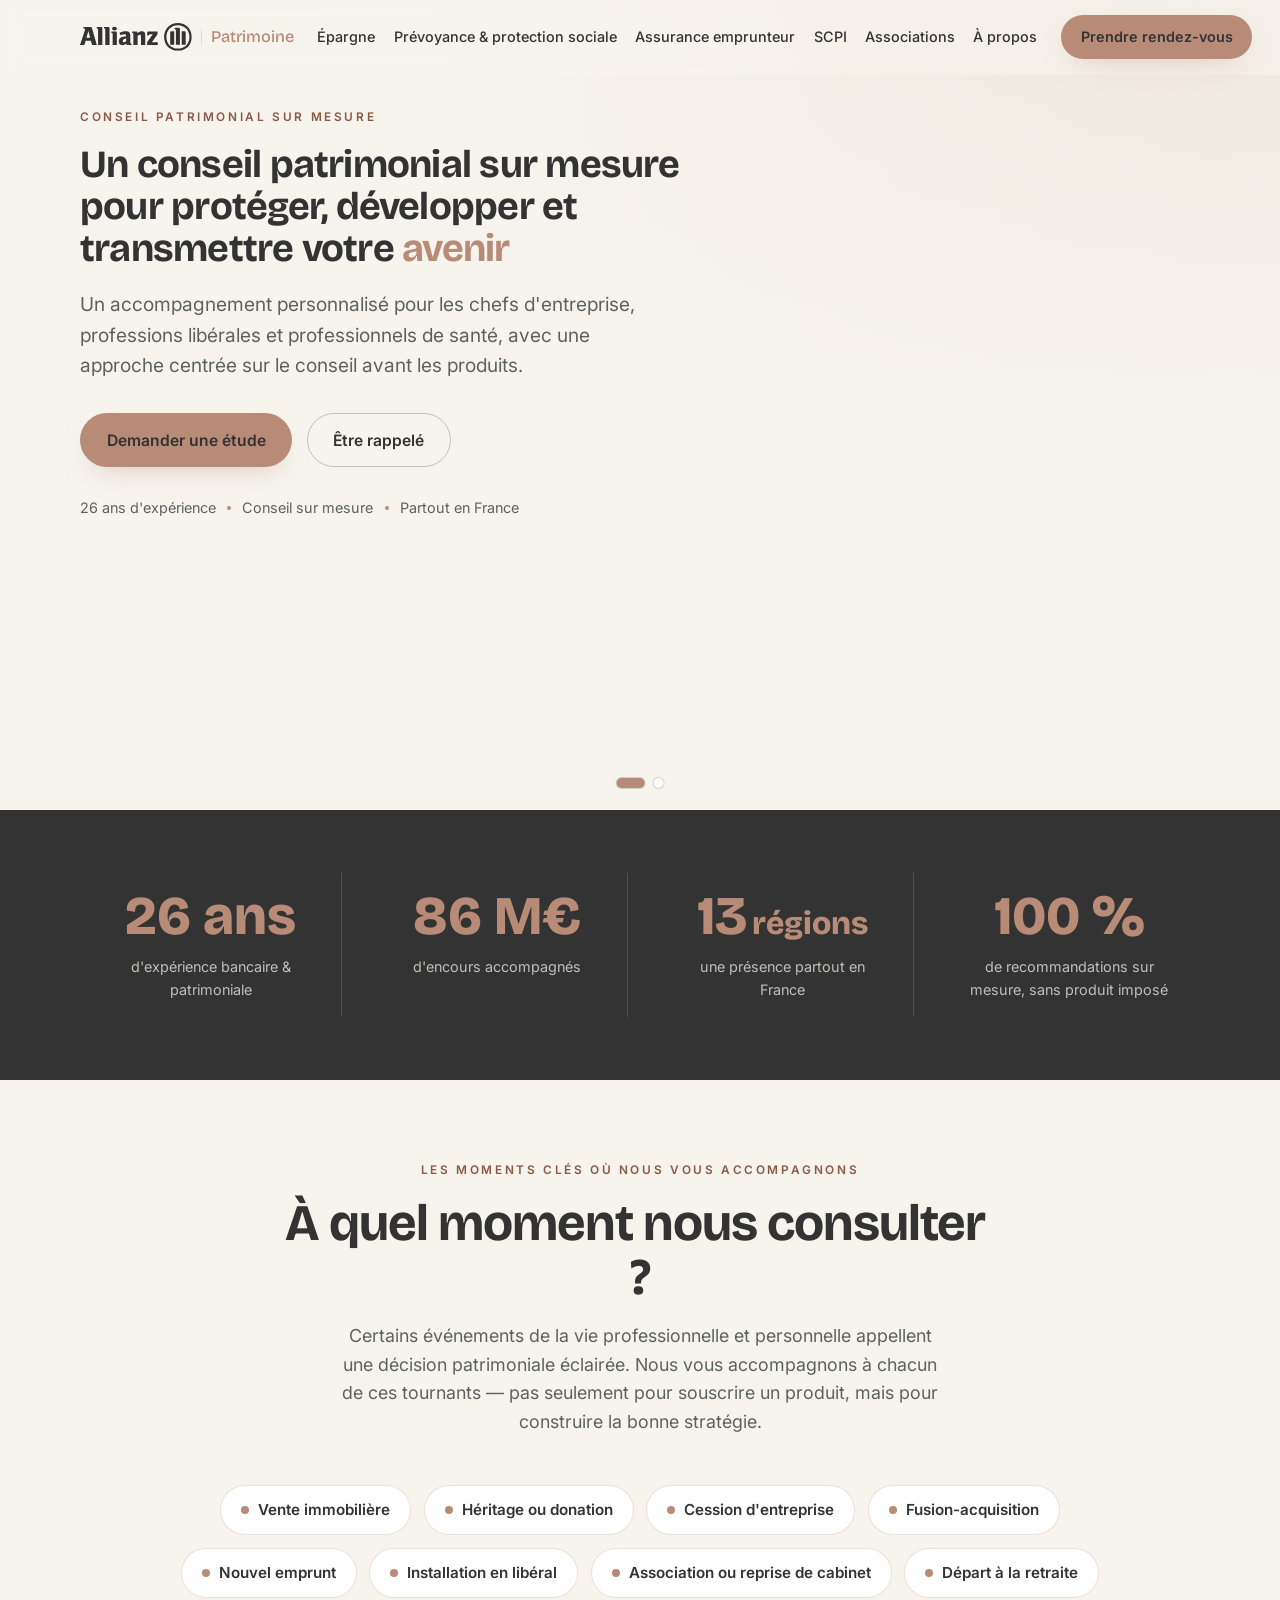
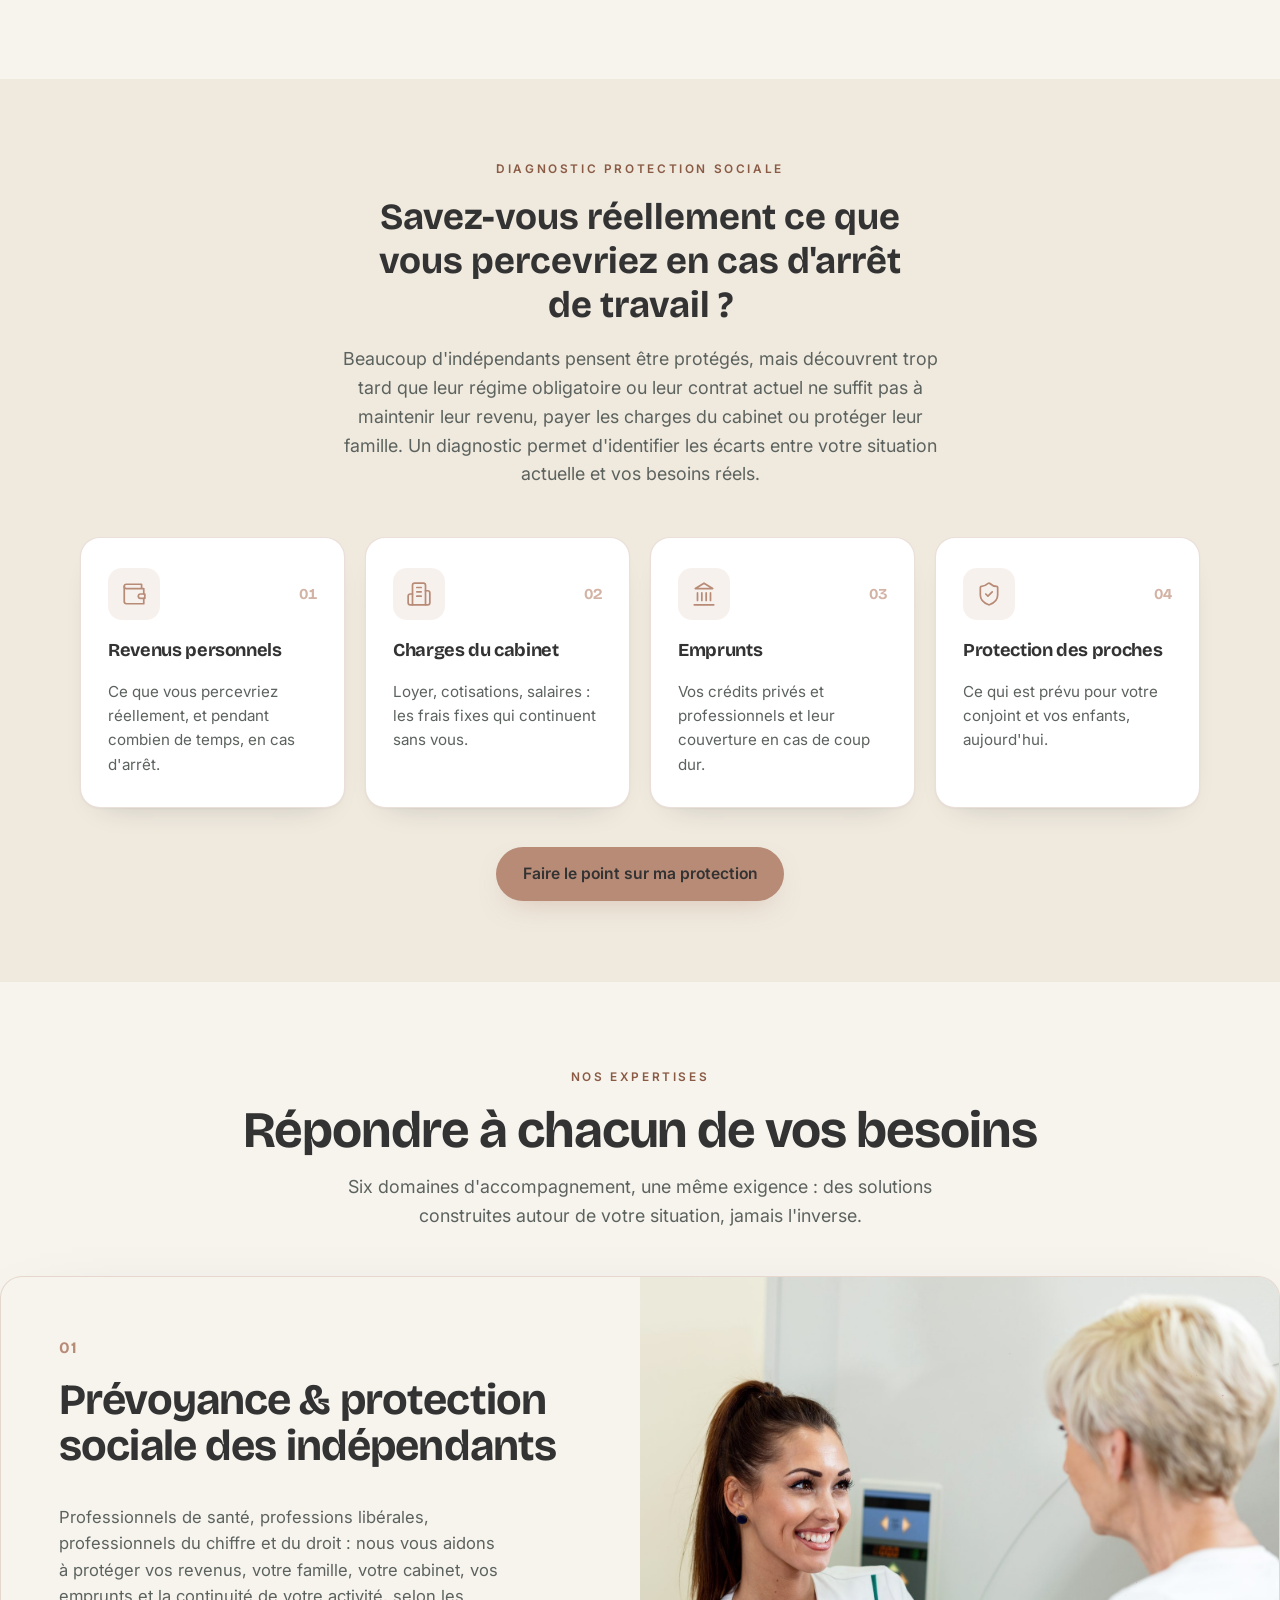
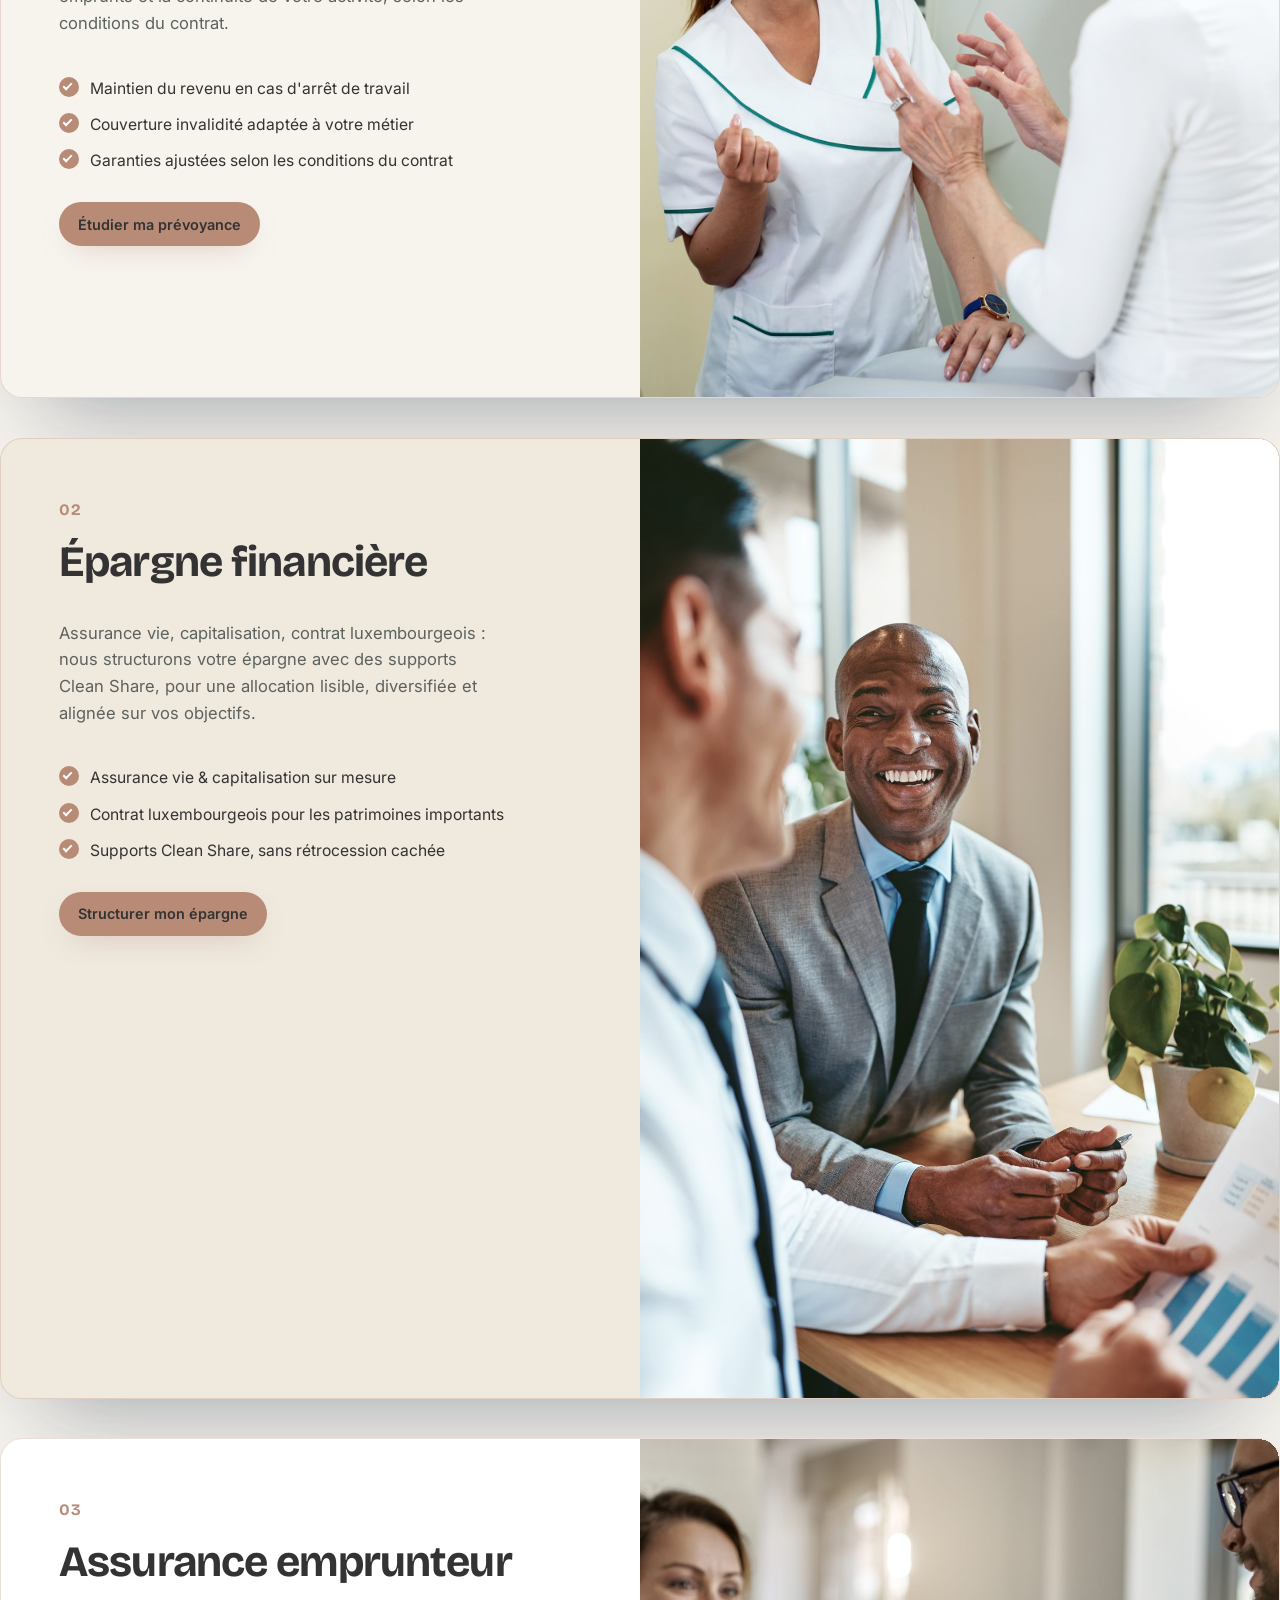
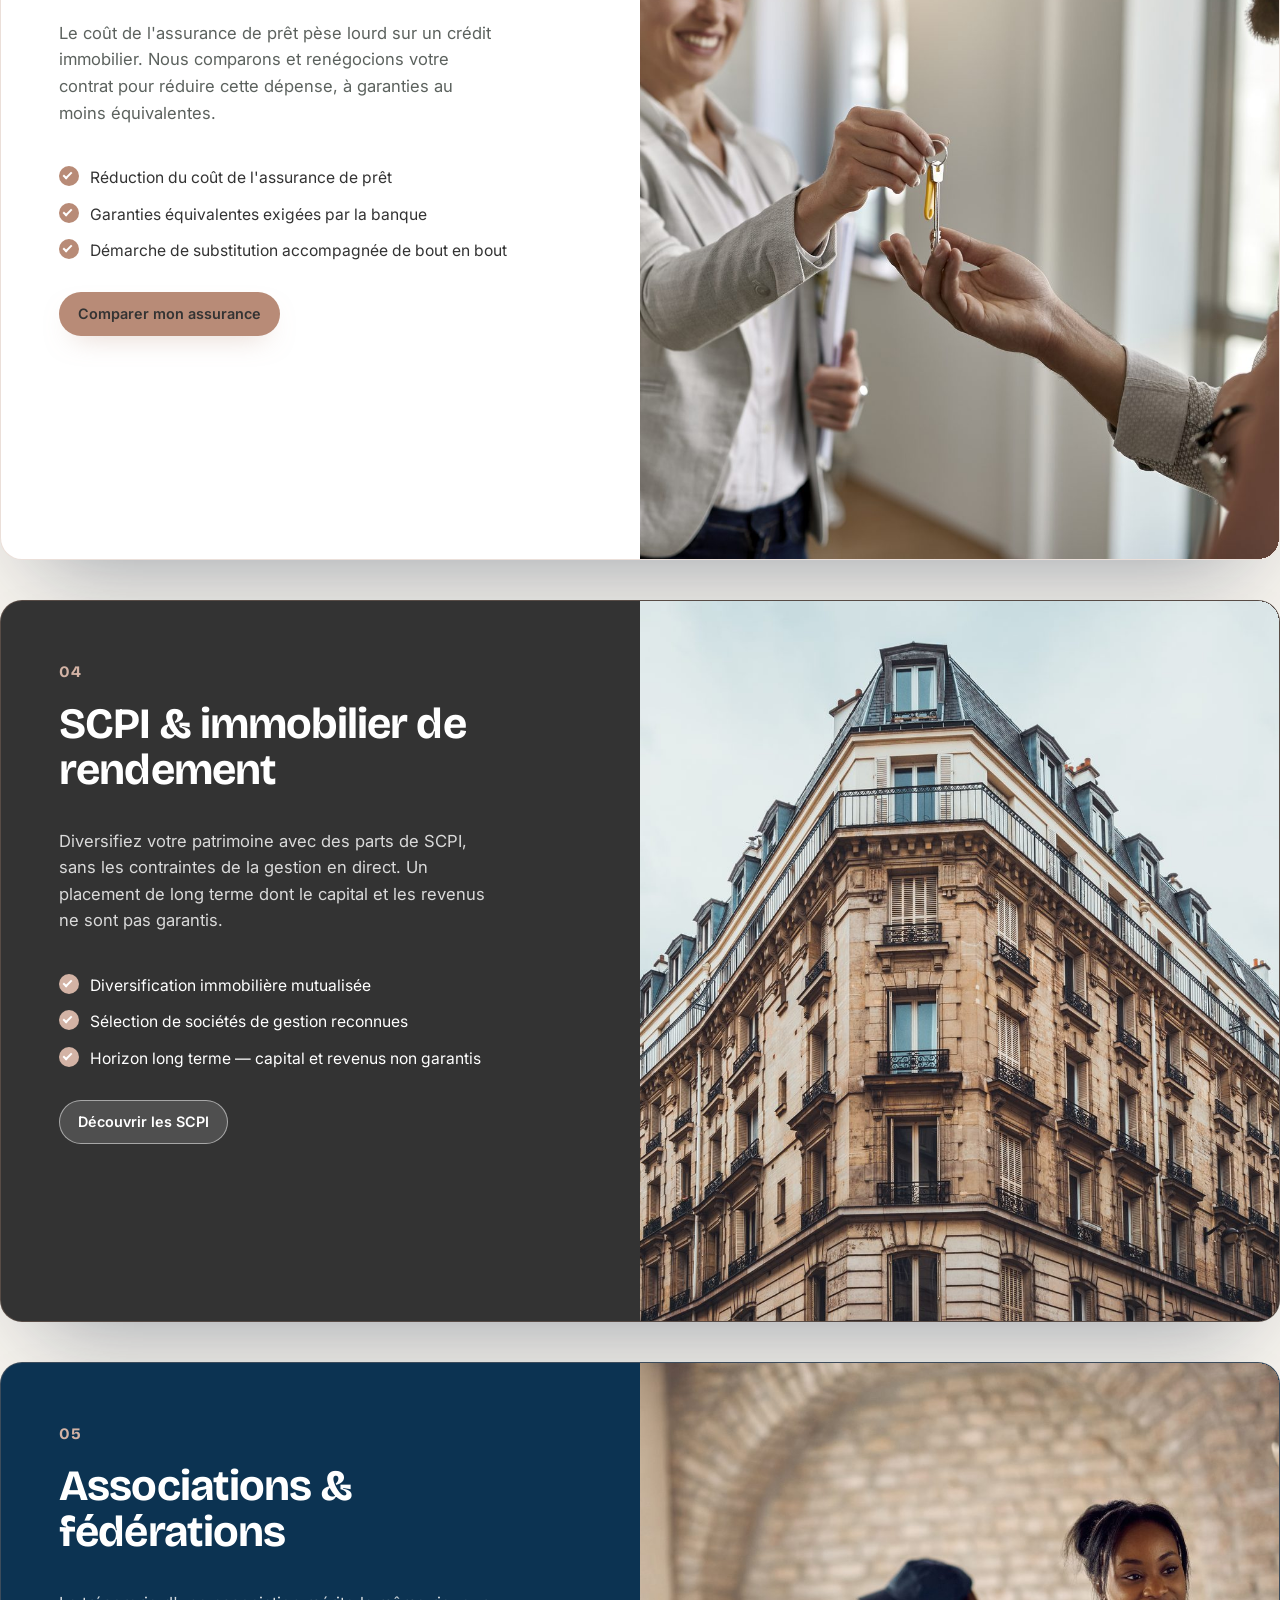
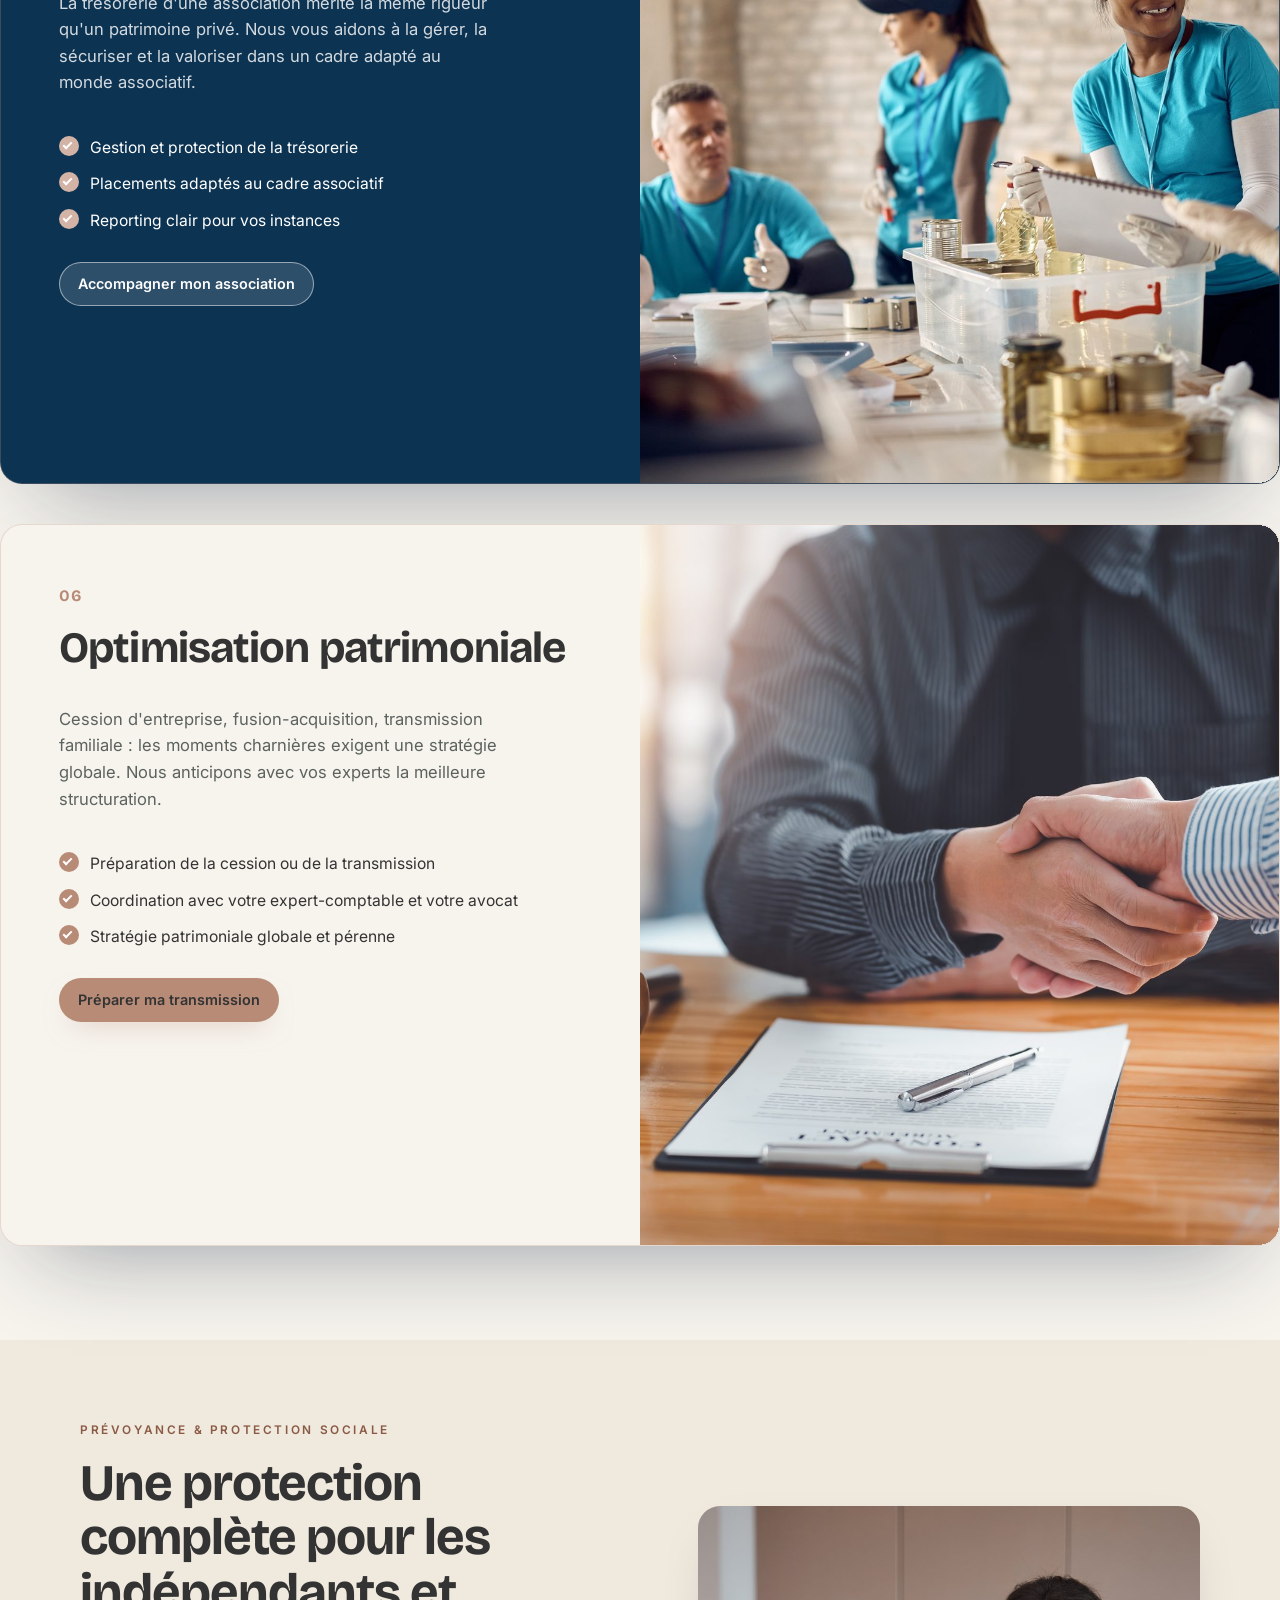
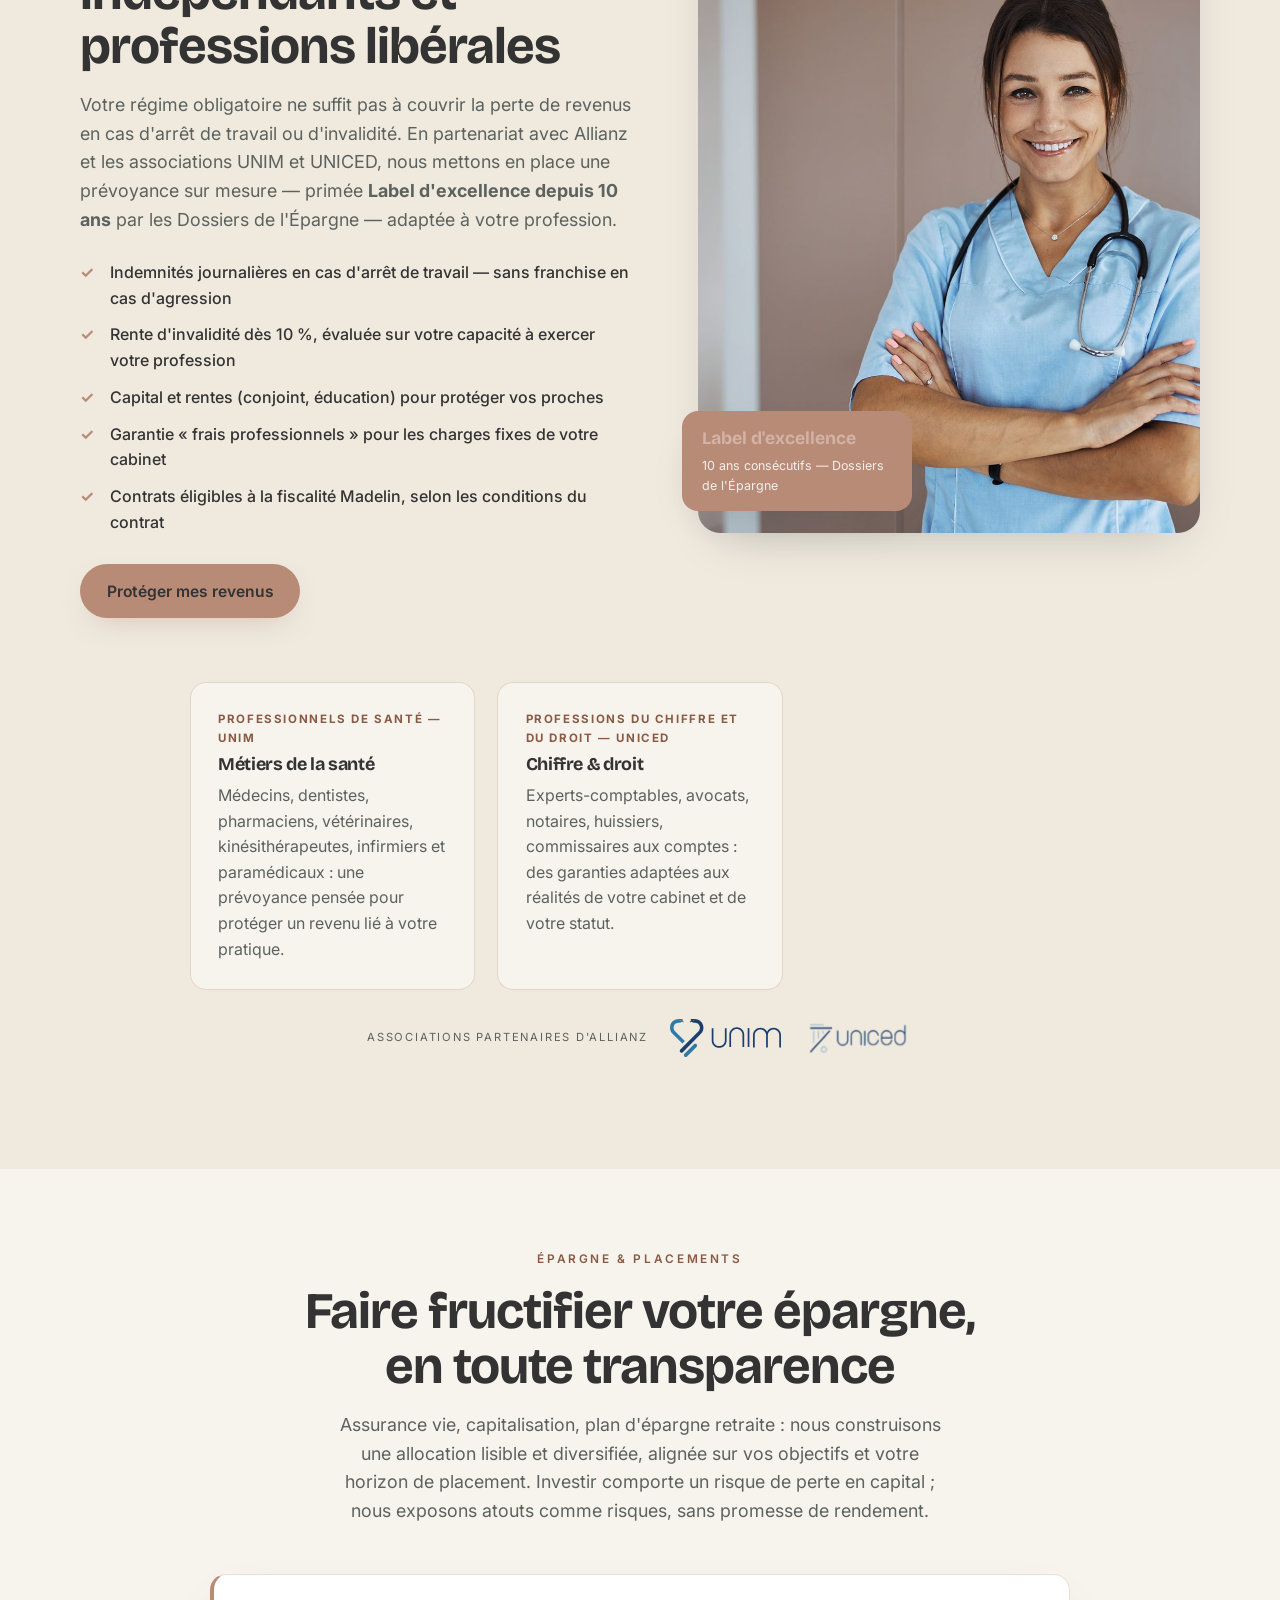
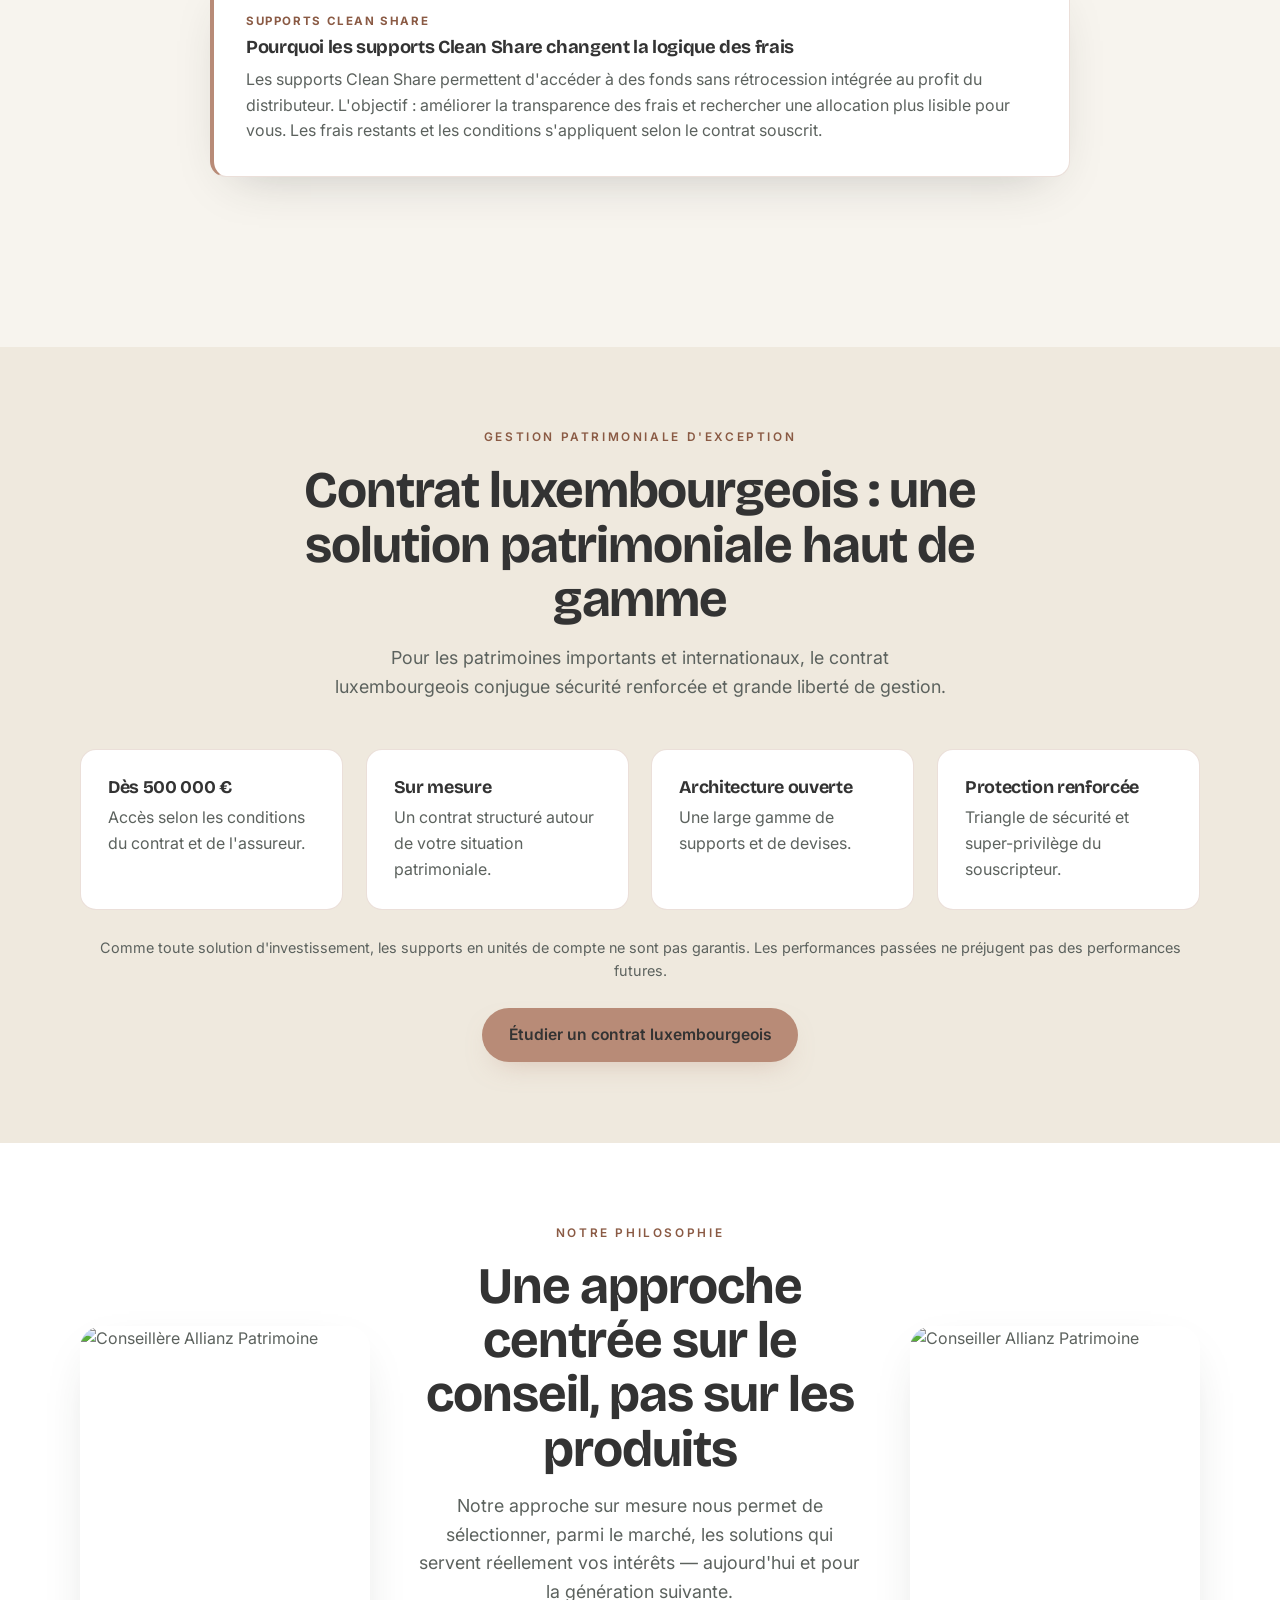
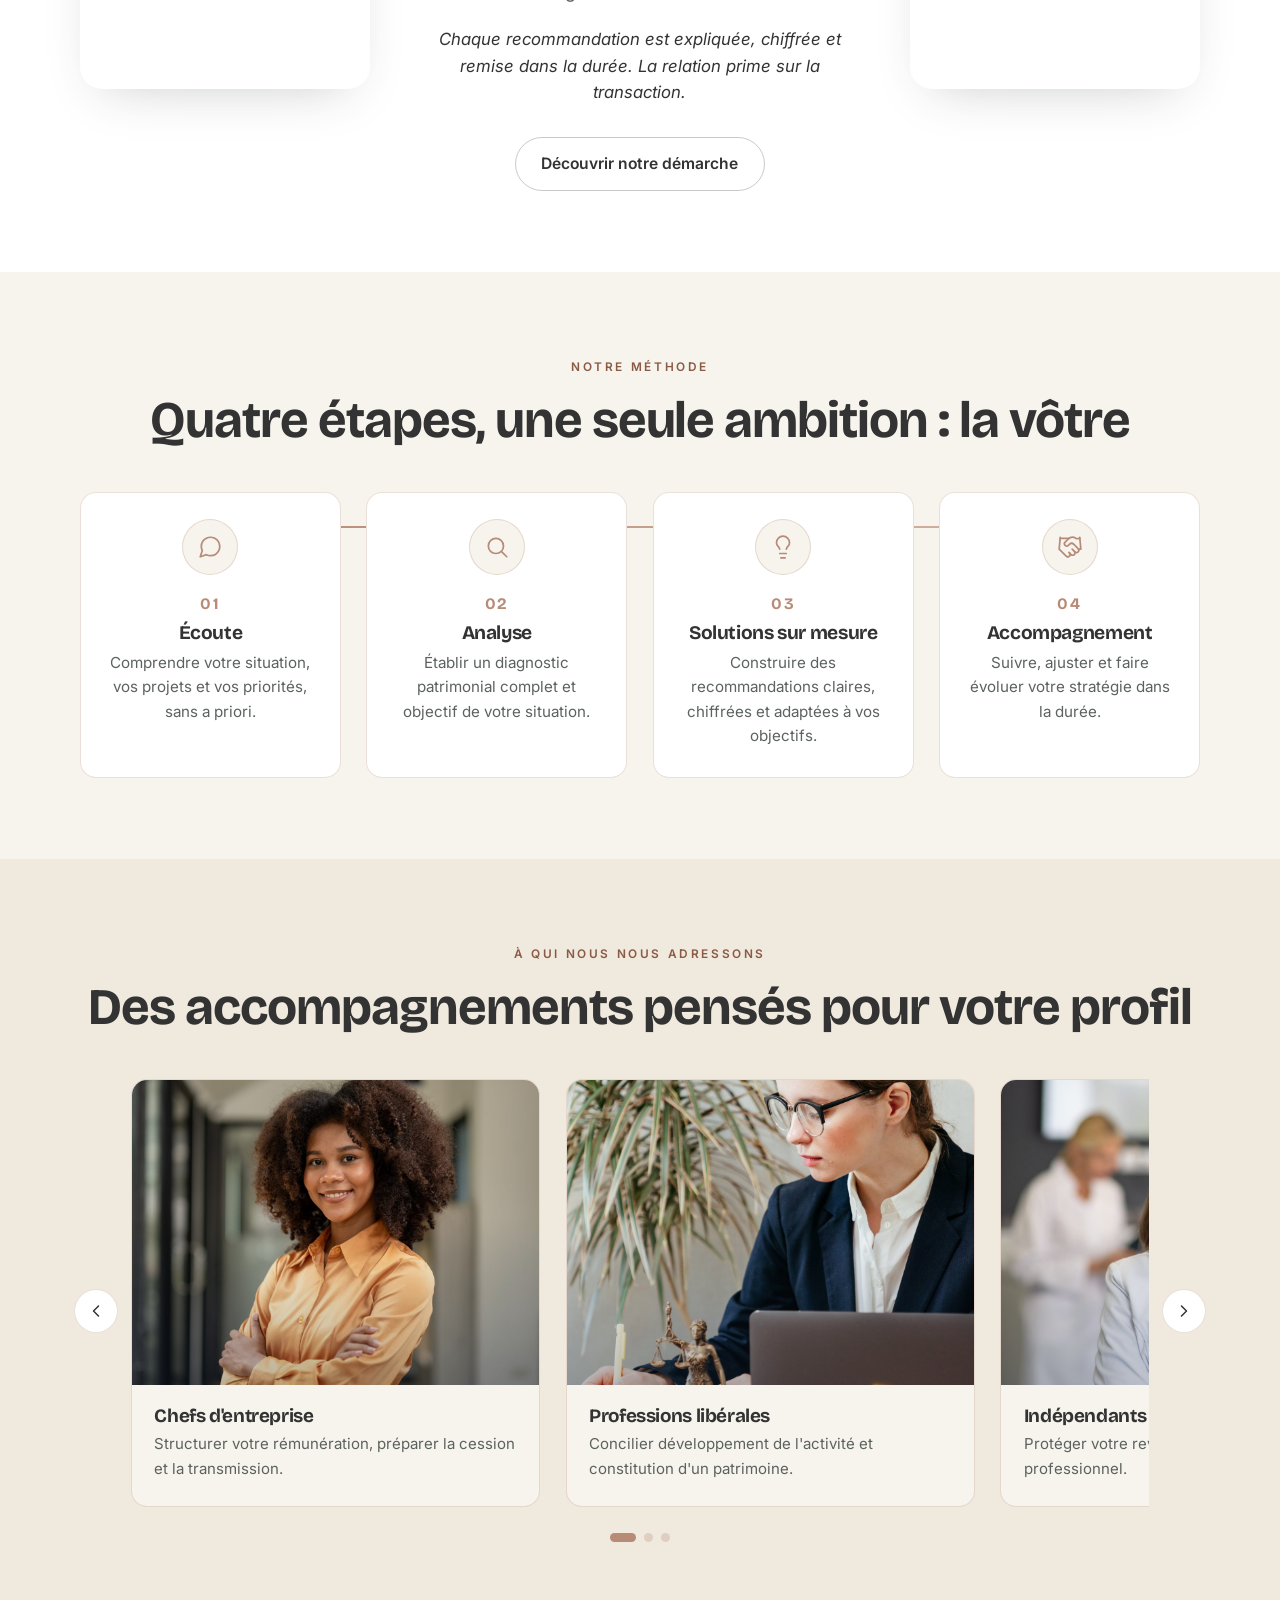
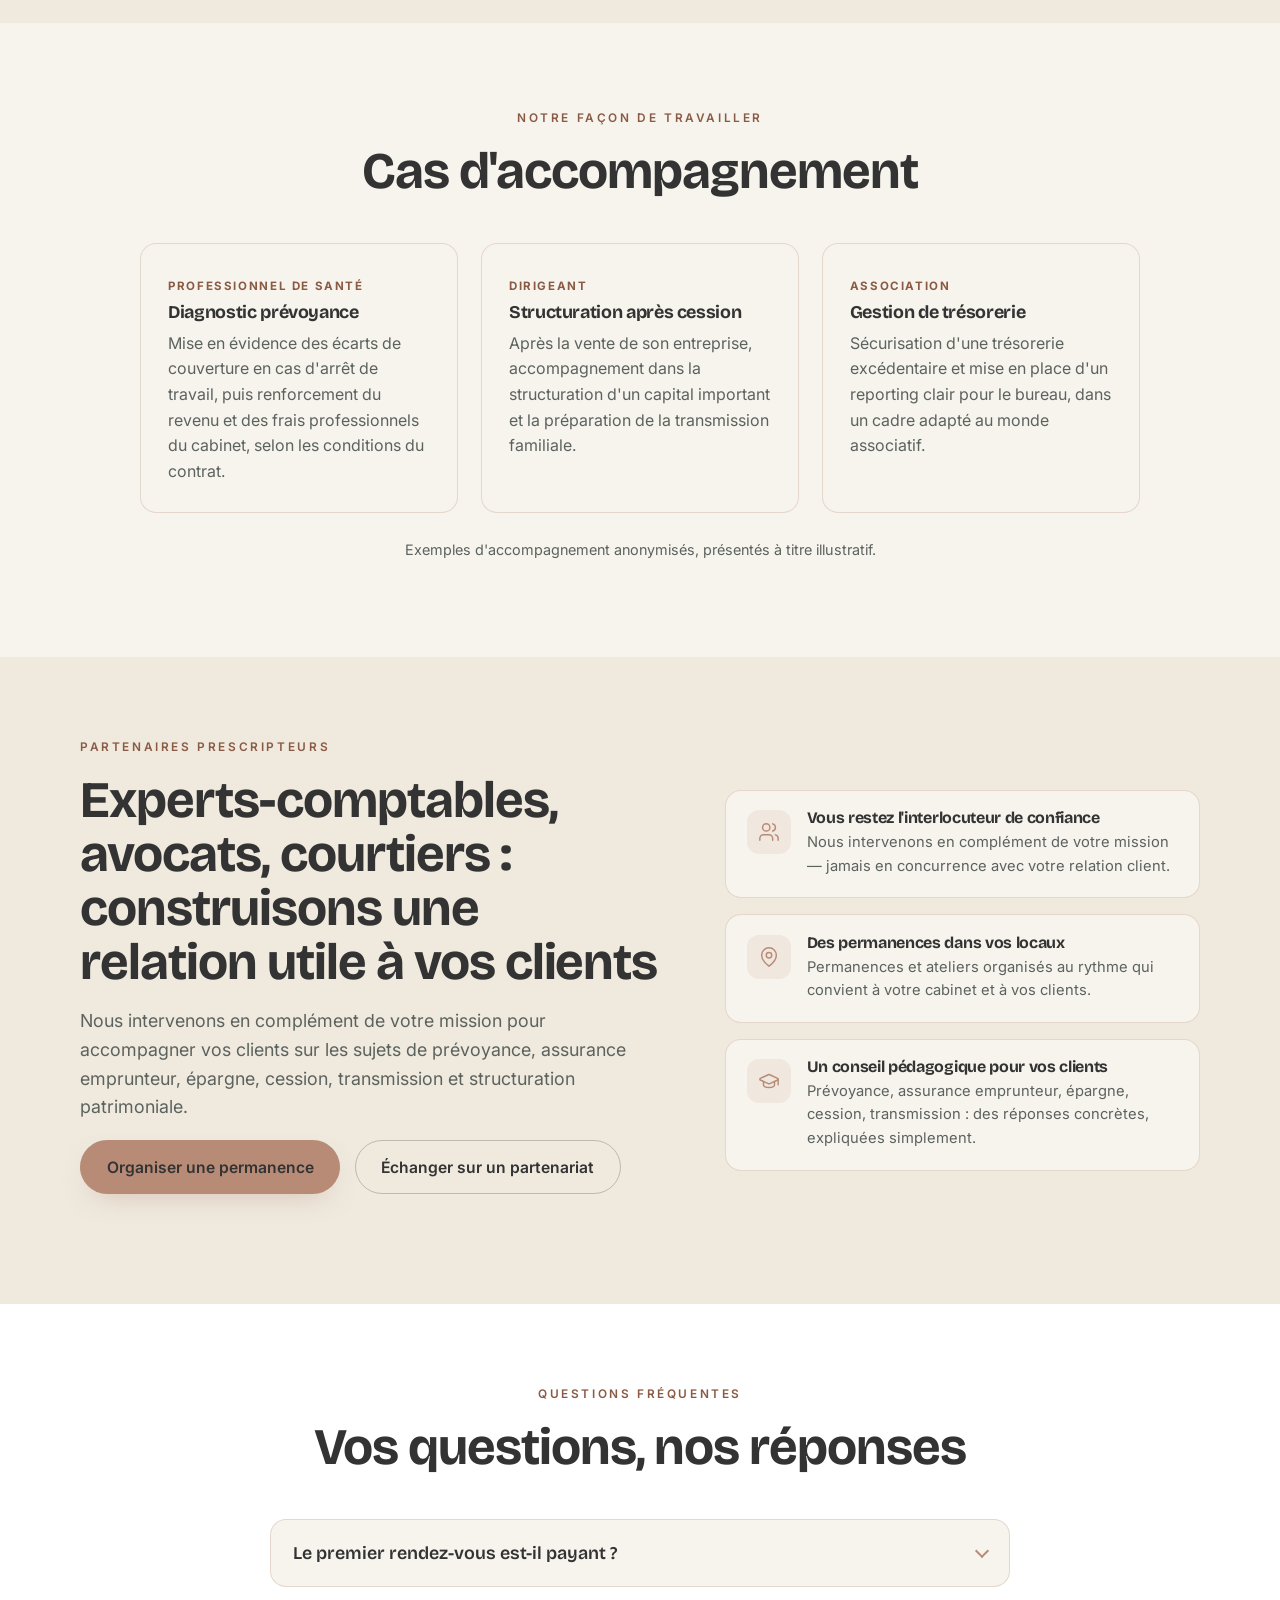
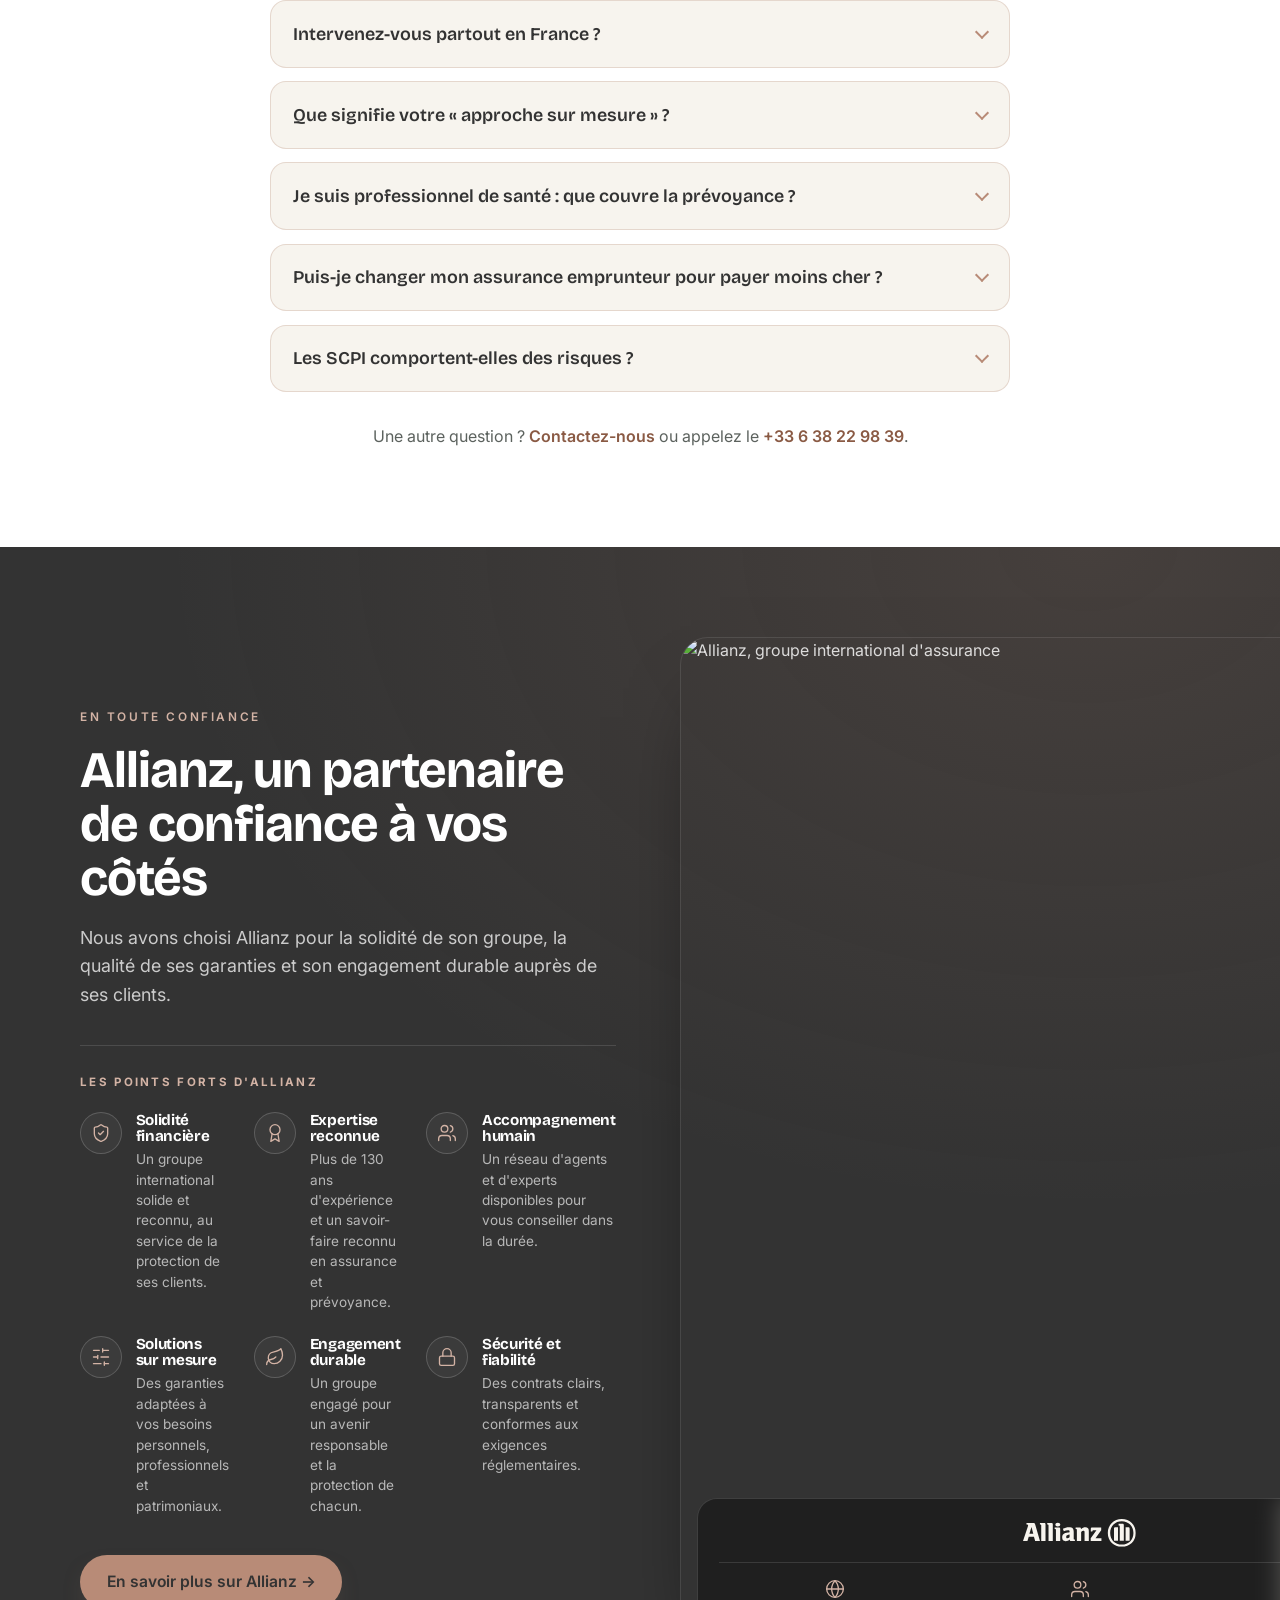
==== index.html @ 6ff253b6 "[v1.6.0] feat(home): section premium "Allianz, un partenaire de confiance" (fusion 2 sections) - Rem" ====
<!DOCTYPE html>
<html lang="fr">
<head>
  <meta charset="UTF-8" />
  <meta name="viewport" content="width=device-width, initial-scale=1.0" />
  <title>Allianz Patrimoine — Conseil patrimonial & assurance vie</title>
  <meta name="description" content="Cabinet de conseil patrimonial sur mesure : protéger, développer et transmettre votre patrimoine. Prévoyance et protection sociale des indépendants, épargne, assurance emprunteur, SCPI." />

  <!-- Preconnect Google Fonts pour la perf -->
  <link rel="preconnect" href="https://fonts.googleapis.com" />
  <link rel="preconnect" href="https://fonts.gstatic.com" crossorigin />
  <link href="https://fonts.googleapis.com/css2?family=Bricolage+Grotesque:opsz,wght@12..96,400;12..96,500;12..96,600;12..96,700;12..96,800&family=Inter:wght@400;500;600&display=swap" rel="stylesheet" />

  <link rel="stylesheet" href="assets/css/style.css?v=30" />
</head>
<body>

  <!-- ============================================================= -->
  <!-- HEADER — sticky translucide qui devient solide au scroll       -->
  <!-- ============================================================= -->
  <header class="site-header" id="siteHeader">
    <div class="container header-inner">
      <a href="#accueil" class="logo" aria-label="Allianz Patrimoine, accueil">
        <img class="logo-img" src="assets/img/allianz-logo-charbon.svg" alt="Allianz" width="120" height="30" />
        <span class="logo-sub">Patrimoine</span>
      </a>

      <nav class="main-nav" aria-label="Navigation principale">
        <a href="epargne.html">Épargne</a>
        <a href="prevoyance-sante.html">Prévoyance &amp; protection sociale</a>
        <a href="assurance-emprunteur.html">Assurance emprunteur</a>
        <a href="scpi.html">SCPI</a>
        <a href="associations.html">Associations</a>
        <a href="a-propos.html">À propos</a>
      </nav>

      <a href="contact.html" class="btn btn-primary btn-sm header-cta">Prendre rendez-vous</a>

      <button class="nav-toggle" id="navToggle" aria-label="Ouvrir le menu" aria-expanded="false">
        <span></span><span></span><span></span>
      </button>
    </div>

    <!-- Menu mobile déroulant -->
    <nav class="mobile-nav" id="mobileNav" aria-label="Navigation mobile">
      <a href="epargne.html">Épargne</a>
      <a href="prevoyance-sante.html">Prévoyance &amp; protection sociale</a>
      <a href="assurance-emprunteur.html">Assurance emprunteur</a>
      <a href="scpi.html">SCPI</a>
      <a href="associations.html">Associations</a>
      <a href="a-propos.html">À propos</a>
      <a href="contact.html" class="btn btn-primary">Prendre rendez-vous</a>
    </nav>
  </header>

  <main>
    <!-- ============================================================= -->
    <!-- HERO — éditorial clair, mot-clé animé                          -->
    <!-- ============================================================= -->
    <section class="hero has-video hero-slider" id="accueil" data-hero-slider>

      <!-- Slide 1 : vidéo + accroche patrimoine -->
      <div class="hero-slide is-active">
        <video class="hero-bg-video" autoplay muted loop playsinline preload="metadata" aria-hidden="true">
          <source src="assets/video/video-hero.mp4" type="video/mp4" />
        </video>
        <div class="hero-overlay" aria-hidden="true"></div>
        <div class="container hero-inner">
          <div class="hero-copy">
            <p class="eyebrow">Conseil patrimonial sur mesure</p>
            <h1 class="hero-title">
              Un conseil patrimonial sur mesure pour protéger, développer et transmettre votre
              <span class="rotator" aria-live="polite">
                <span class="rotator-word is-active">patrimoine</span>
                <span class="rotator-word">avenir</span>
              </span>
            </h1>
            <p class="hero-lead">
              Un accompagnement personnalisé pour les chefs d'entreprise, professions
              libérales et professionnels de santé, avec une approche centrée sur le
              conseil avant les produits.
            </p>
            <div class="hero-actions">
              <a href="contact.html?sujet=autre" class="btn btn-primary">Demander une étude</a>
              <a href="tel:+33638229839" class="btn btn-outline">Être rappelé</a>
            </div>
            <p class="hero-reassure">
              <span>26 ans d'expérience</span>
              <span class="dot" aria-hidden="true"></span>
              <span>Conseil sur mesure</span>
              <span class="dot" aria-hidden="true"></span>
              <span>Partout en France</span>
            </p>
          </div>
        </div>
      </div>

      <!-- Slide 2 : image + prévoyance des professionnels de santé -->
      <div class="hero-slide">
        <img class="hero-bg-video" src="assets/img/hero-img.png" alt="" aria-hidden="true" />
        <div class="hero-overlay" aria-hidden="true"></div>
        <div class="container hero-inner">
          <div class="hero-copy">
            <p class="eyebrow"><span class="badge-prio">Cible prioritaire</span>Professions libérales &amp; indépendants</p>
            <h2 class="hero-title">
              Protection sociale des <span class="accent-or">professions libérales et indépendants</span>
            </h2>
            <p class="hero-lead">
              Protégez vos revenus, votre cabinet, votre famille et votre avenir professionnel.
            </p>
            <p class="hero-partners-note">Des solutions négociées avec des associations spécialisées :</p>
            <div class="hero-partners">
              <img src="assets/img/unim-logo.svg" alt="UNIM — professionnels de santé" />
              <img src="assets/img/uniced-logo.png?v=2" alt="UNICED — professions du chiffre et du droit" />
            </div>
            <div class="hero-actions">
              <a href="#prevoyance" class="btn btn-primary">Découvrir nos solutions</a>
              <a href="contact.html?sujet=prevoyance" class="btn btn-outline">Protéger mes revenus</a>
            </div>
          </div>
        </div>
      </div>

      <!-- Points de navigation -->
      <div class="hero-dots" role="tablist" aria-label="Diapositives du hero">
        <button type="button" class="hero-dot is-active" aria-label="Diapositive 1 : patrimoine"></button>
        <button type="button" class="hero-dot" aria-label="Diapositive 2 : prévoyance santé"></button>
      </div>

    </section>

    <!-- ============================================================= -->
    <!-- RÉASSURANCE — chiffres-clés (count-up au scroll)               -->
    <!-- ============================================================= -->
    <section class="stats">
      <div class="container stats-grid">
        <div class="stat reveal">
          <span class="stat-num" data-count="26" data-suffix=" ans">0</span>
          <span class="stat-label">d'expérience bancaire &amp; patrimoniale</span>
        </div>
        <div class="stat reveal">
          <span class="stat-num" data-count="86" data-suffix=" M€">0</span>
          <span class="stat-label">d'encours accompagnés</span>
        </div>
        <div class="stat reveal">
          <span class="stat-value"><span class="stat-num" data-count="13" data-suffix="">0</span><span class="stat-unit">régions</span></span>
          <span class="stat-label">une présence partout en France</span>
        </div>
        <div class="stat reveal">
          <span class="stat-num" data-count="100" data-suffix=" %">0</span>
          <span class="stat-label">de recommandations sur mesure, sans produit imposé</span>
        </div>
      </div>
    </section>

    <!-- ============================================================= -->
    <!-- MOMENTS DE VIE — à quel moment nous consulter                  -->
    <!-- ============================================================= -->
    <section class="section-pad">
      <div class="container">
        <div class="section-head reveal">
          <p class="eyebrow">Les moments clés où nous vous accompagnons</p>
          <h2 class="section-title">À quel moment nous consulter&nbsp;?</h2>
          <p class="section-lead">
            Certains événements de la vie professionnelle et personnelle appellent une
            décision patrimoniale éclairée. Nous vous accompagnons à chacun de ces
            tournants — pas seulement pour souscrire un produit, mais pour construire la
            bonne stratégie.
          </p>
        </div>
        <div class="moments-grid reveal">
          <span class="moment-chip">Vente immobilière</span>
          <span class="moment-chip">Héritage ou donation</span>
          <span class="moment-chip">Cession d'entreprise</span>
          <span class="moment-chip">Fusion-acquisition</span>
          <span class="moment-chip">Nouvel emprunt</span>
          <span class="moment-chip">Installation en libéral</span>
          <span class="moment-chip">Association ou reprise de cabinet</span>
          <span class="moment-chip">Départ à la retraite</span>
        </div>
      </div>
    </section>

    <!-- ============================================================= -->
    <!-- DIAGNOSTIC — créer le besoin (avant les offres)                -->
    <!-- ============================================================= -->
    <section class="section-pad section-beige">
      <div class="container">
        <div class="section-head reveal">
          <p class="eyebrow">Diagnostic protection sociale</p>
          <p class="section-ask">Savez-vous réellement ce que vous percevriez en cas d'arrêt de travail&nbsp;?</p>
          <p class="section-lead">
            Beaucoup d'indépendants pensent être protégés, mais découvrent trop tard que
            leur régime obligatoire ou leur contrat actuel ne suffit pas à maintenir leur
            revenu, payer les charges du cabinet ou protéger leur famille. Un diagnostic
            permet d'identifier les écarts entre votre situation actuelle et vos besoins réels.
          </p>
        </div>
        <div class="diag-grid reveal">
          <article class="diag-card">
            <div class="diag-top">
              <span class="diag-icon" aria-hidden="true">
                <svg viewBox="0 0 24 24" fill="none" stroke="currentColor" stroke-width="1.6" stroke-linecap="round" stroke-linejoin="round">
                  <path d="M21 12V7H5a2 2 0 0 1 0-4h14v4"/><path d="M3 5v14a2 2 0 0 0 2 2h16v-5"/><path d="M18 12a2 2 0 0 0 0 4h4v-4Z"/>
                </svg>
              </span>
              <span class="diag-index" aria-hidden="true">01</span>
            </div>
            <h3>Revenus personnels</h3>
            <p>Ce que vous percevriez réellement, et pendant combien de temps, en cas d'arrêt.</p>
          </article>

          <article class="diag-card">
            <div class="diag-top">
              <span class="diag-icon" aria-hidden="true">
                <svg viewBox="0 0 24 24" fill="none" stroke="currentColor" stroke-width="1.6" stroke-linecap="round" stroke-linejoin="round">
                  <path d="M6 22V4a2 2 0 0 1 2-2h8a2 2 0 0 1 2 2v18Z"/><path d="M6 12H4a2 2 0 0 0-2 2v6a2 2 0 0 0 2 2h2"/><path d="M18 9h2a2 2 0 0 1 2 2v9a2 2 0 0 1-2 2h-2"/><path d="M10 6h4"/><path d="M10 10h4"/><path d="M10 14h4"/>
                </svg>
              </span>
              <span class="diag-index" aria-hidden="true">02</span>
            </div>
            <h3>Charges du cabinet</h3>
            <p>Loyer, cotisations, salaires : les frais fixes qui continuent sans vous.</p>
          </article>

          <article class="diag-card">
            <div class="diag-top">
              <span class="diag-icon" aria-hidden="true">
                <svg viewBox="0 0 24 24" fill="none" stroke="currentColor" stroke-width="1.6" stroke-linecap="round" stroke-linejoin="round">
                  <line x1="3" x2="21" y1="22" y2="22"/><line x1="6" x2="6" y1="18" y2="11"/><line x1="10" x2="10" y1="18" y2="11"/><line x1="14" x2="14" y1="18" y2="11"/><line x1="18" x2="18" y1="18" y2="11"/><polygon points="12 2 20 7 4 7"/>
                </svg>
              </span>
              <span class="diag-index" aria-hidden="true">03</span>
            </div>
            <h3>Emprunts</h3>
            <p>Vos crédits privés et professionnels et leur couverture en cas de coup dur.</p>
          </article>

          <article class="diag-card">
            <div class="diag-top">
              <span class="diag-icon" aria-hidden="true">
                <svg viewBox="0 0 24 24" fill="none" stroke="currentColor" stroke-width="1.6" stroke-linecap="round" stroke-linejoin="round">
                  <path d="M20 13c0 5-3.5 7.5-7.66 8.95a1 1 0 0 1-.67-.01C7.5 20.5 4 18 4 13V6a1 1 0 0 1 1-1c2 0 4.5-1.2 6.24-2.72a1.17 1.17 0 0 1 1.52 0C14.51 3.81 17 5 19 5a1 1 0 0 1 1 1z"/><path d="m9 12 2 2 4-4"/>
                </svg>
              </span>
              <span class="diag-index" aria-hidden="true">04</span>
            </div>
            <h3>Protection des proches</h3>
            <p>Ce qui est prévu pour votre conjoint et vos enfants, aujourd'hui.</p>
          </article>
        </div>
        <div class="section-head reveal" style="margin: 2.4rem auto 0;">
          <a href="contact.html?sujet=prevoyance" class="btn btn-primary">Faire le point sur ma protection</a>
        </div>
      </div>
    </section>

    <!-- ============================================================= -->
    <!-- SERVICES — cartes empilées sticky (pièce maîtresse)            -->
    <!-- ============================================================= -->
    <section class="services" id="services">
      <div class="container services-head">
        <p class="eyebrow">Nos expertises</p>
        <h2 class="section-title">Répondre à chacun de vos besoins</h2>
        <p class="section-lead">
          Six domaines d'accompagnement, une même exigence : des solutions
          construites autour de votre situation, jamais l'inverse.
        </p>
      </div>

      <!-- Conteneur des cartes empilées. Chaque .stack-card est sticky. -->
      <div class="stack" id="stack">

        <!-- 01 — Prévoyance des indépendants de santé (cible prioritaire) -->
        <article class="stack-card card-cream" data-card="1">
          <div class="stack-card-inner">
            <div class="stack-text">
              <span class="stack-num">01</span>
              <h3 class="stack-title">Prévoyance &amp; protection sociale des indépendants</h3>
              <p class="stack-desc">
                Professionnels de santé, professions libérales, professionnels du chiffre
                et du droit : nous vous aidons à protéger vos revenus, votre famille, votre
                cabinet, vos emprunts et la continuité de votre activité, selon les
                conditions du contrat.
              </p>
              <ul class="stack-list">
                <li><span class="tick" aria-hidden="true"></span>Maintien du revenu en cas d'arrêt de travail</li>
                <li><span class="tick" aria-hidden="true"></span>Couverture invalidité adaptée à votre métier</li>
                <li><span class="tick" aria-hidden="true"></span>Garanties ajustées selon les conditions du contrat</li>
              </ul>
              <a href="contact.html?sujet=prevoyance" class="btn btn-primary btn-sm">Étudier ma prévoyance</a>
            </div>
            <div class="stack-media">
              <img src="assets/img/card-prevoyance.jpg"
                   alt="Professionnel de santé libéral au travail" loading="lazy" />
            </div>
          </div>
        </article>

        <!-- 02 — Épargne financière -->
        <article class="stack-card card-beige" data-card="2">
          <div class="stack-card-inner">
            <div class="stack-text">
              <span class="stack-num">02</span>
              <h3 class="stack-title">Épargne financière</h3>
              <p class="stack-desc">
                Assurance vie, capitalisation, contrat luxembourgeois : nous
                structurons votre épargne avec des supports Clean Share, pour une
                allocation lisible, diversifiée et alignée sur vos objectifs.
              </p>
              <ul class="stack-list">
                <li><span class="tick" aria-hidden="true"></span>Assurance vie &amp; capitalisation sur mesure</li>
                <li><span class="tick" aria-hidden="true"></span>Contrat luxembourgeois pour les patrimoines importants</li>
                <li><span class="tick" aria-hidden="true"></span>Supports Clean Share, sans rétrocession cachée</li>
              </ul>
              <a href="contact.html?sujet=epargne" class="btn btn-primary btn-sm">Structurer mon épargne</a>
            </div>
            <div class="stack-media">
              <img src="assets/img/card-epargne.jpg"
                   alt="Analyse d'une allocation d'épargne sur documents financiers" loading="lazy" />
            </div>
          </div>
        </article>

        <!-- 03 — Assurance emprunteur -->
        <article class="stack-card card-white" data-card="3">
          <div class="stack-card-inner">
            <div class="stack-text">
              <span class="stack-num">03</span>
              <h3 class="stack-title">Assurance emprunteur</h3>
              <p class="stack-desc">
                Le coût de l'assurance de prêt pèse lourd sur un crédit immobilier.
                Nous comparons et renégocions votre contrat pour réduire cette
                dépense, à garanties au moins équivalentes.
              </p>
              <ul class="stack-list">
                <li><span class="tick" aria-hidden="true"></span>Réduction du coût de l'assurance de prêt</li>
                <li><span class="tick" aria-hidden="true"></span>Garanties équivalentes exigées par la banque</li>
                <li><span class="tick" aria-hidden="true"></span>Démarche de substitution accompagnée de bout en bout</li>
              </ul>
              <a href="contact.html?sujet=emprunteur" class="btn btn-primary btn-sm">Comparer mon assurance</a>
            </div>
            <div class="stack-media">
              <img src="assets/img/card-emprunteur.jpg"
                   alt="Remise de clés lors d'un achat immobilier" loading="lazy" />
            </div>
          </div>
        </article>

        <!-- 04 — SCPI (teinte bleu nuit) -->
        <article class="stack-card card-navy" data-card="4">
          <div class="stack-card-inner">
            <div class="stack-text">
              <span class="stack-num">04</span>
              <h3 class="stack-title">SCPI &amp; immobilier de rendement</h3>
              <p class="stack-desc">
                Diversifiez votre patrimoine avec des parts de SCPI, sans les
                contraintes de la gestion en direct. Un placement de long terme
                dont le capital et les revenus ne sont pas garantis.
              </p>
              <ul class="stack-list">
                <li><span class="tick" aria-hidden="true"></span>Diversification immobilière mutualisée</li>
                <li><span class="tick" aria-hidden="true"></span>Sélection de sociétés de gestion reconnues</li>
                <li><span class="tick" aria-hidden="true"></span>Horizon long terme — capital et revenus non garantis</li>
              </ul>
              <a href="contact.html?sujet=scpi" class="btn btn-light btn-sm">Découvrir les SCPI</a>
            </div>
            <div class="stack-media">
              <img src="assets/img/card-scpi.jpg"
                   alt="Immeubles tertiaires modernes" loading="lazy" />
            </div>
          </div>
        </article>

        <!-- 05 — Associations & fédérations -->
        <article class="stack-card card-green" data-card="5">
          <div class="stack-card-inner">
            <div class="stack-text">
              <span class="stack-num">05</span>
              <h3 class="stack-title">Associations &amp; fédérations</h3>
              <p class="stack-desc">
                La trésorerie d'une association mérite la même rigueur qu'un
                patrimoine privé. Nous vous aidons à la gérer, la sécuriser et la
                valoriser dans un cadre adapté au monde associatif.
              </p>
              <ul class="stack-list">
                <li><span class="tick" aria-hidden="true"></span>Gestion et protection de la trésorerie</li>
                <li><span class="tick" aria-hidden="true"></span>Placements adaptés au cadre associatif</li>
                <li><span class="tick" aria-hidden="true"></span>Reporting clair pour vos instances</li>
              </ul>
              <a href="contact.html?sujet=associations" class="btn btn-light btn-sm">Accompagner mon association</a>
            </div>
            <div class="stack-media">
              <img src="assets/img/card-associations.jpg"
                   alt="Réunion d'un bureau associatif" loading="lazy" />
            </div>
          </div>
        </article>

        <!-- 06 — Optimisation patrimoniale -->
        <article class="stack-card card-cream" data-card="6">
          <div class="stack-card-inner">
            <div class="stack-text">
              <span class="stack-num">06</span>
              <h3 class="stack-title">Optimisation patrimoniale</h3>
              <p class="stack-desc">
                Cession d'entreprise, fusion-acquisition, transmission familiale :
                les moments charnières exigent une stratégie globale. Nous
                anticipons avec vos experts la meilleure structuration.
              </p>
              <ul class="stack-list">
                <li><span class="tick" aria-hidden="true"></span>Préparation de la cession ou de la transmission</li>
                <li><span class="tick" aria-hidden="true"></span>Coordination avec votre expert-comptable et votre avocat</li>
                <li><span class="tick" aria-hidden="true"></span>Stratégie patrimoniale globale et pérenne</li>
              </ul>
              <a href="contact.html?sujet=luxembourgeois" class="btn btn-primary btn-sm">Préparer ma transmission</a>
            </div>
            <div class="stack-media">
              <img src="assets/img/card-optimisation.jpg"
                   alt="Poignée de main lors d'une transmission d'entreprise" loading="lazy" />
            </div>
          </div>
        </article>

      </div>
    </section>

    <!-- ============================================================= -->
    <!-- PRÉVOYANCE DES INDÉPENDANTS DE SANTÉ — cible prioritaire        -->
    <!-- ============================================================= -->
    <section class="prevoyance" id="prevoyance" aria-labelledby="prevoyance-title">
      <div class="container prevoyance-grid">
        <div class="prevoyance-copy reveal">
          <p class="eyebrow">Prévoyance &amp; protection sociale</p>
          <h2 class="section-title" id="prevoyance-title">Une protection complète pour les indépendants et professions libérales</h2>
          <p class="section-lead">
            Votre régime obligatoire ne suffit pas à couvrir la perte de revenus en cas
            d'arrêt de travail ou d'invalidité. En partenariat avec Allianz et les
            associations UNIM et UNICED, nous mettons en place une prévoyance sur mesure —
            primée <strong>Label d'excellence depuis 10 ans</strong> par les Dossiers de
            l'Épargne — adaptée à votre profession.
          </p>
          <ul class="prevoyance-list">
            <li>Indemnités journalières en cas d'arrêt de travail — sans franchise en cas d'agression</li>
            <li>Rente d'invalidité dès 10 %, évaluée sur votre capacité à exercer votre profession</li>
            <li>Capital et rentes (conjoint, éducation) pour protéger vos proches</li>
            <li>Garantie « frais professionnels » pour les charges fixes de votre cabinet</li>
            <li>Contrats éligibles à la fiscalité Madelin, selon les conditions du contrat</li>
          </ul>
          <a href="contact.html?sujet=prevoyance" class="btn btn-primary">Protéger mes revenus</a>
        </div>
        <div class="prevoyance-media reveal">
          <img src="assets/img/prevoyance-sante.jpg"
               alt="Professionnel de santé libéral en consultation" loading="lazy" />
          <div class="prevoyance-media-badge">
            <span class="prevoyance-media-badge-num">Label d'excellence</span>
            <span class="prevoyance-media-badge-label">10 ans consécutifs — Dossiers de l'Épargne</span>
          </div>
        </div>
      </div>

      <!-- Deux associations : valoriser UNIM ET UNICED -->
      <div class="container" style="margin-top: clamp(2.5rem, 5vw, 4rem);">
        <div class="info-grid reveal" style="max-width: 900px; margin-inline: auto;">
          <article class="info-card">
            <span class="case-tag">Professionnels de santé — UNIM</span>
            <h3>Métiers de la santé</h3>
            <p>Médecins, dentistes, pharmaciens, vétérinaires, kinésithérapeutes, infirmiers et paramédicaux : une prévoyance pensée pour protéger un revenu lié à votre pratique.</p>
          </article>
          <article class="info-card">
            <span class="case-tag">Professions du chiffre et du droit — UNICED</span>
            <h3>Chiffre &amp; droit</h3>
            <p>Experts-comptables, avocats, notaires, huissiers, commissaires aux comptes : des garanties adaptées aux réalités de votre cabinet et de votre statut.</p>
          </article>
        </div>
        <div class="prevoyance-partners" style="justify-content: center; margin-top: 1.8rem;">
          <span class="prevoyance-partners-label">Associations partenaires d'Allianz</span>
          <img src="assets/img/unim-logo.svg" alt="UNIM" loading="lazy" />
          <img src="assets/img/uniced-logo.png?v=2" alt="UNICED" loading="lazy" />
        </div>
      </div>
    </section>

    <!-- ============================================================= -->
    <!-- FOCUS ÉPARGNE — Clean Share                                    -->
    <!-- ============================================================= -->
    <section class="section-pad">
      <div class="container">
        <div class="section-head reveal">
          <p class="eyebrow">Épargne &amp; placements</p>
          <h2 class="section-title">Faire fructifier votre épargne, en toute transparence</h2>
          <p class="section-lead">
            Assurance vie, capitalisation, plan d'épargne retraite : nous construisons une
            allocation lisible et diversifiée, alignée sur vos objectifs et votre horizon de
            placement. Investir comporte un risque de perte en capital ; nous exposons
            atouts comme risques, sans promesse de rendement.
          </p>
        </div>
        <div class="callout reveal">
          <span class="callout-tag">Supports Clean Share</span>
          <h3>Pourquoi les supports Clean Share changent la logique des frais</h3>
          <p>
            Les supports Clean Share permettent d'accéder à des fonds sans rétrocession
            intégrée au profit du distributeur. L'objectif : améliorer la transparence des
            frais et rechercher une allocation plus lisible pour vous. Les frais restants et
            les conditions s'appliquent selon le contrat souscrit.
          </p>
        </div>
        <div class="section-head reveal" style="margin: 2.2rem auto 0;">
          <a href="contact.html?sujet=epargne" class="btn btn-primary">Structurer mon épargne</a>
        </div>
      </div>
    </section>

    <!-- ============================================================= -->
    <!-- CONTRAT LUXEMBOURGEOIS — positionnement haut de gamme          -->
    <!-- ============================================================= -->
    <section class="section-pad section-beige">
      <div class="container">
        <div class="section-head reveal">
          <p class="eyebrow">Gestion patrimoniale d'exception</p>
          <h2 class="section-title">Contrat luxembourgeois : une solution patrimoniale haut de gamme</h2>
          <p class="section-lead">
            Pour les patrimoines importants et internationaux, le contrat luxembourgeois
            conjugue sécurité renforcée et grande liberté de gestion.
          </p>
        </div>
        <div class="info-grid four reveal">
          <article class="info-card"><h3>Dès 500 000 €</h3><p>Accès selon les conditions du contrat et de l'assureur.</p></article>
          <article class="info-card"><h3>Sur mesure</h3><p>Un contrat structuré autour de votre situation patrimoniale.</p></article>
          <article class="info-card"><h3>Architecture ouverte</h3><p>Une large gamme de supports et de devises.</p></article>
          <article class="info-card"><h3>Protection renforcée</h3><p>Triangle de sécurité et super-privilège du souscripteur.</p></article>
        </div>
        <p class="section-note">Comme toute solution d'investissement, les supports en unités de compte ne sont pas garantis. Les performances passées ne préjugent pas des performances futures.</p>
        <div class="section-head reveal" style="margin: 1.6rem auto 0;">
          <a href="contact.html?sujet=luxembourgeois" class="btn btn-primary">Étudier un contrat luxembourgeois</a>
        </div>
      </div>
    </section>

    <!-- ============================================================= -->
    <!-- APPROCHE / MISSION                                             -->
    <!-- ============================================================= -->
    <section class="approach" id="apropos">
      <div class="container approach-grid-3">
        <div class="approach-side approach-side-left reveal">
          <img src="assets/img/women.png"
               alt="Conseillère Allianz Patrimoine" loading="lazy" />
        </div>
        <div class="approach-copy-center reveal">
          <p class="eyebrow">Notre philosophie</p>
          <h2 class="section-title">Une approche centrée sur le conseil, pas sur les produits</h2>
          <p class="section-lead">
            Notre approche sur mesure nous permet de sélectionner, parmi le marché, les
            solutions qui servent réellement vos intérêts — aujourd'hui et pour la
            génération suivante.
          </p>
          <p class="approach-note">
            Chaque recommandation est expliquée, chiffrée et remise dans la durée.
            La relation prime sur la transaction.
          </p>
          <a href="contact.html" class="btn btn-outline">Découvrir notre démarche</a>
        </div>
        <div class="approach-side approach-side-right reveal">
          <img src="assets/img/men.png"
               alt="Conseiller Allianz Patrimoine" loading="lazy" />
        </div>
      </div>
    </section>

    <!-- ============================================================= -->
    <!-- MÉTHODE — 4 étapes numérotées                                  -->
    <!-- ============================================================= -->
    <section class="method">
      <div class="container">
        <div class="method-head reveal">
          <p class="eyebrow">Notre méthode</p>
          <h2 class="section-title">Quatre étapes, une seule ambition : la vôtre</h2>
        </div>
        <!-- Timeline : ligne dorée qui se dessine au scroll (JS), reliant les 4 étapes -->
        <div class="method-timeline">
          <span class="method-line" aria-hidden="true"><span class="method-line-fill"></span></span>

          <ol class="method-steps">
            <li class="method-step reveal">
              <span class="method-icon" aria-hidden="true">
                <!-- Écoute : bulle de conversation -->
                <svg viewBox="0 0 24 24" fill="none" stroke="currentColor" stroke-width="1.6" stroke-linecap="round" stroke-linejoin="round">
                  <path d="M21 11.5a8.38 8.38 0 0 1-.9 3.8 8.5 8.5 0 0 1-7.6 4.7 8.38 8.38 0 0 1-3.8-.9L3 21l1.9-5.7a8.38 8.38 0 0 1-.9-3.8 8.5 8.5 0 0 1 4.7-7.6 8.38 8.38 0 0 1 3.8-.9h.5a8.48 8.48 0 0 1 8 8v.5z"/>
                </svg>
              </span>
              <span class="method-num">01</span>
              <h3>Écoute</h3>
              <p>Comprendre votre situation, vos projets et vos priorités, sans a priori.</p>
            </li>
            <li class="method-step reveal">
              <span class="method-icon" aria-hidden="true">
                <!-- Analyse : loupe -->
                <svg viewBox="0 0 24 24" fill="none" stroke="currentColor" stroke-width="1.6" stroke-linecap="round" stroke-linejoin="round">
                  <circle cx="11" cy="11" r="7"/><line x1="21" y1="21" x2="16.65" y2="16.65"/>
                </svg>
              </span>
              <span class="method-num">02</span>
              <h3>Analyse</h3>
              <p>Établir un diagnostic patrimonial complet et objectif de votre situation.</p>
            </li>
            <li class="method-step reveal">
              <span class="method-icon" aria-hidden="true">
                <!-- Solutions sur mesure : ampoule -->
                <svg viewBox="0 0 24 24" fill="none" stroke="currentColor" stroke-width="1.6" stroke-linecap="round" stroke-linejoin="round">
                  <path d="M9 18h6"/><path d="M10 22h4"/>
                  <path d="M15.09 14c.18-.98.65-1.74 1.41-2.5A4.65 4.65 0 0 0 18 8 6 6 0 0 0 6 8c0 1 .23 2.23 1.5 3.5.76.76 1.23 1.52 1.41 2.5"/>
                </svg>
              </span>
              <span class="method-num">03</span>
              <h3>Solutions sur mesure</h3>
              <p>Construire des recommandations claires, chiffrées et adaptées à vos objectifs.</p>
            </li>
            <li class="method-step reveal">
              <span class="method-icon" aria-hidden="true">
                <!-- Accompagnement : poignée de main -->
                <svg viewBox="0 0 24 24" fill="none" stroke="currentColor" stroke-width="1.6" stroke-linecap="round" stroke-linejoin="round">
                  <path d="m11 17 2 2a1 1 0 1 0 3-3"/>
                  <path d="m14 14 2.5 2.5a1 1 0 1 0 3-3l-3.88-3.88a3 3 0 0 0-4.24 0l-.88.88a1 1 0 1 1-3-3l2.81-2.81a5.79 5.79 0 0 1 7.06-.87l.47.28a2 2 0 0 0 1.42.25L21 4"/>
                  <path d="m21 3 1 11h-2"/><path d="M3 3 2 14l6.5 6.5a1 1 0 1 0 3-3"/><path d="M3 4h8"/>
                </svg>
              </span>
              <span class="method-num">04</span>
              <h3>Accompagnement</h3>
              <p>Suivre, ajuster et faire évoluer votre stratégie dans la durée.</p>
            </li>
          </ol>
        </div>
      </div>
    </section>

    <!-- ============================================================= -->
    <!-- CIBLES                                                         -->
    <!-- ============================================================= -->
    <section class="targets">
      <div class="container">
        <div class="method-head reveal">
          <p class="eyebrow">À qui nous nous adressons</p>
          <h2 class="section-title">Des accompagnements pensés pour votre profil</h2>
        </div>
        <!-- Slider auto multi-cartes (desktop ~3, tablette ~2, mobile ~1,2).
             Même mécanique que le slider témoignages. prefers-reduced-motion
             -> pas d'auto-défilement (défilement manuel/statique accessible). -->
        <div class="slider slider-cards reveal" id="targetsSlider"
             data-slider data-autoplay="5500" data-per-view="3"
             aria-roledescription="carrousel" aria-label="Profils accompagnés">
          <button class="slider-arrow slider-prev" type="button" aria-label="Profil précédent">
            <svg viewBox="0 0 24 24" fill="none" stroke="currentColor" stroke-width="1.8" stroke-linecap="round" stroke-linejoin="round"><polyline points="15 18 9 12 15 6"/></svg>
          </button>

          <div class="slider-viewport">
            <div class="slider-track">
              <article class="target-card" role="group" aria-roledescription="diapositive" aria-label="1 sur 4">
                <div class="target-media">
                  <img src="assets/img/cible-chefs.jpg"
                       alt="Chef d'entreprise en réunion" loading="lazy" />
                </div>
                <div class="target-body">
                  <h3>Chefs d'entreprise</h3>
                  <p>Structurer votre rémunération, préparer la cession et la transmission.</p>
                </div>
              </article>
              <article class="target-card" role="group" aria-roledescription="diapositive" aria-label="2 sur 4">
                <div class="target-media">
                  <img src="assets/img/cible-liberales.jpg"
                       alt="Professionnel libéral au bureau" loading="lazy" />
                </div>
                <div class="target-body">
                  <h3>Professions libérales</h3>
                  <p>Concilier développement de l'activité et constitution d'un patrimoine.</p>
                </div>
              </article>
              <article class="target-card" role="group" aria-roledescription="diapositive" aria-label="3 sur 4">
                <div class="target-media">
                  <img src="assets/img/cible-sante.jpg"
                       alt="Professionnelle de santé indépendante" loading="lazy" />
                </div>
                <div class="target-body">
                  <h3>Indépendants de santé</h3>
                  <p>Protéger votre revenu et sécuriser votre avenir professionnel.</p>
                </div>
              </article>
              <article class="target-card" role="group" aria-roledescription="diapositive" aria-label="4 sur 4">
                <div class="target-media">
                  <img src="assets/img/cible-associations.jpg"
                       alt="Membres d'une association réunis" loading="lazy" />
                </div>
                <div class="target-body">
                  <h3>Associations</h3>
                  <p>Gérer et valoriser une trésorerie dans un cadre maîtrisé.</p>
                </div>
              </article>
            </div>
          </div>

          <button class="slider-arrow slider-next" type="button" aria-label="Profil suivant">
            <svg viewBox="0 0 24 24" fill="none" stroke="currentColor" stroke-width="1.8" stroke-linecap="round" stroke-linejoin="round"><polyline points="9 18 15 12 9 6"/></svg>
          </button>

          <div class="slider-dots" role="tablist" aria-label="Sélection du profil"></div>
        </div>
      </div>
    </section>

    <!-- ============================================================= -->
    <!-- CAS D'ACCOMPAGNEMENT (anonymisés)                              -->
    <!-- ============================================================= -->
    <section class="testimonials">
      <div class="container">
        <div class="method-head reveal">
          <p class="eyebrow">Notre façon de travailler</p>
          <h2 class="section-title">Cas d'accompagnement</h2>
        </div>
        <div class="info-grid reveal" style="max-width: 1000px; margin-inline: auto;">
          <article class="info-card">
            <span class="case-tag">Professionnel de santé</span>
            <h3>Diagnostic prévoyance</h3>
            <p>Mise en évidence des écarts de couverture en cas d'arrêt de travail, puis renforcement du revenu et des frais professionnels du cabinet, selon les conditions du contrat.</p>
          </article>
          <article class="info-card">
            <span class="case-tag">Dirigeant</span>
            <h3>Structuration après cession</h3>
            <p>Après la vente de son entreprise, accompagnement dans la structuration d'un capital important et la préparation de la transmission familiale.</p>
          </article>
          <article class="info-card">
            <span class="case-tag">Association</span>
            <h3>Gestion de trésorerie</h3>
            <p>Sécurisation d'une trésorerie excédentaire et mise en place d'un reporting clair pour le bureau, dans un cadre adapté au monde associatif.</p>
          </article>
        </div>
        <p class="section-note">Exemples d'accompagnement anonymisés, présentés à titre illustratif.</p>
      </div>
    </section>

    <!-- ============================================================= -->
    <!-- PARTENAIRES                                                    -->
    <!-- ============================================================= -->
    <section class="partners">
      <div class="container partners-inner reveal">
        <div class="partners-copy">
          <p class="eyebrow">Partenaires prescripteurs</p>
          <h2 class="section-title">Experts-comptables, avocats, courtiers : construisons une relation utile à vos clients</h2>
          <p class="section-lead">
            Nous intervenons en complément de votre mission pour accompagner vos clients
            sur les sujets de prévoyance, assurance emprunteur, épargne, cession,
            transmission et structuration patrimoniale.
          </p>
          <div class="hero-actions">
            <a href="contact.html?sujet=permanence" class="btn btn-primary">Organiser une permanence</a>
            <a href="contact.html?sujet=partenaire" class="btn btn-outline">Échanger sur un partenariat</a>
          </div>
        </div>
        <div class="benefit-rows reveal">
          <div class="benefit-row">
            <span class="benefit-icon" aria-hidden="true">
              <svg viewBox="0 0 24 24" fill="none" stroke="currentColor" stroke-width="1.6" stroke-linecap="round" stroke-linejoin="round"><path d="M16 21v-2a4 4 0 0 0-4-4H6a4 4 0 0 0-4 4v2"/><circle cx="9" cy="7" r="4"/><path d="M22 21v-2a4 4 0 0 0-3-3.87"/><path d="M16 3.13a4 4 0 0 1 0 7.75"/></svg>
            </span>
            <div>
              <h3>Vous restez l'interlocuteur de confiance</h3>
              <p>Nous intervenons en complément de votre mission — jamais en concurrence avec votre relation client.</p>
            </div>
          </div>
          <div class="benefit-row">
            <span class="benefit-icon" aria-hidden="true">
              <svg viewBox="0 0 24 24" fill="none" stroke="currentColor" stroke-width="1.6" stroke-linecap="round" stroke-linejoin="round"><path d="M20 10c0 6-8 12-8 12s-8-6-8-12a8 8 0 0 1 16 0Z"/><circle cx="12" cy="10" r="3"/></svg>
            </span>
            <div>
              <h3>Des permanences dans vos locaux</h3>
              <p>Permanences et ateliers organisés au rythme qui convient à votre cabinet et à vos clients.</p>
            </div>
          </div>
          <div class="benefit-row">
            <span class="benefit-icon" aria-hidden="true">
              <svg viewBox="0 0 24 24" fill="none" stroke="currentColor" stroke-width="1.6" stroke-linecap="round" stroke-linejoin="round"><path d="M21.42 10.92a1 1 0 0 0-.02-1.84L12.83 5.18a2 2 0 0 0-1.66 0L2.6 9.08a1 1 0 0 0 0 1.83l8.57 3.91a2 2 0 0 0 1.66 0z"/><path d="M22 10v6"/><path d="M6 12.5V16a6 3 0 0 0 12 0v-3.5"/></svg>
            </span>
            <div>
              <h3>Un conseil pédagogique pour vos clients</h3>
              <p>Prévoyance, assurance emprunteur, épargne, cession, transmission : des réponses concrètes, expliquées simplement.</p>
            </div>
          </div>
        </div>
      </div>
    </section>

    <!-- ============================================================= -->
    <!-- FAQ                                                            -->
    <!-- ============================================================= -->
    <section class="faq" id="faq" aria-labelledby="faq-title">
      <div class="container faq-inner">
        <div class="faq-head reveal">
          <p class="eyebrow">Questions fréquentes</p>
          <h2 class="section-title" id="faq-title">Vos questions, nos réponses</h2>
        </div>
        <div class="faq-list">
          <details class="faq-item">
            <summary>Le premier rendez-vous est-il payant ?</summary>
            <div class="faq-answer"><p>Non. Le premier échange est gratuit et sans engagement : on fait le point sur votre situation et vos objectifs, puis on vous explique clairement comment nous pouvons vous accompagner.</p></div>
          </details>
          <details class="faq-item">
            <summary>Intervenez-vous partout en France ?</summary>
            <div class="faq-answer"><p>Oui. Nous nous déplaçons partout en France pour vous rencontrer, et nous pouvons aussi échanger en visioconférence si vous le préférez.</p></div>
          </details>
          <details class="faq-item">
            <summary>Que signifie votre « approche sur mesure » ?</summary>
            <div class="faq-answer"><p>Nous partons de votre situation, pas d'un produit à placer. Nous sélectionnons, parmi le marché, les solutions qui servent réellement vos intérêts — avec une attention forte portée à la transparence des frais.</p></div>
          </details>
          <details class="faq-item">
            <summary>Je suis professionnel de santé : que couvre la prévoyance ?</summary>
            <div class="faq-answer"><p>La protection de votre revenu en cas d'arrêt de travail ou d'invalidité, avec des garanties adaptées à votre métier (kinésithérapeute, infirmier, pharmacien…), en partenariat avec les associations UNIM et UNICED. Les cotisations sont déductibles au titre de la loi Madelin, selon les conditions du contrat.</p></div>
          </details>
          <details class="faq-item">
            <summary>Puis-je changer mon assurance emprunteur pour payer moins cher ?</summary>
            <div class="faq-answer"><p>Oui. La loi vous permet de changer d'assurance de prêt à tout moment, à garanties au moins équivalentes. Nous comparons les offres et gérons la substitution de bout en bout.</p></div>
          </details>
          <details class="faq-item">
            <summary>Les SCPI comportent-elles des risques ?</summary>
            <div class="faq-answer"><p>Oui. Il s'agit d'un placement de long terme : le capital et les revenus ne sont pas garantis. Nous vous accompagnons dans le choix des supports en fonction de votre profil et de vos objectifs.</p></div>
          </details>
        </div>
        <p class="faq-cta">Une autre question ? <a href="contact.html">Contactez-nous</a> ou appelez le <a href="tel:+33638229839">+33&nbsp;6&nbsp;38&nbsp;22&nbsp;98&nbsp;39</a>.</p>
      </div>
    </section>

    <!-- ============================================================= -->
    <!-- ALLIANZ — partenaire de confiance (fond sombre, 2 colonnes)    -->
    <!-- ============================================================= -->
    <section class="allianz-trust" id="allianz">
      <div class="container allianz-grid">
        <div class="allianz-copy reveal">
          <p class="eyebrow eyebrow-light">En toute confiance</p>
          <h2 class="section-title">Allianz, un partenaire de confiance à vos côtés</h2>
          <p class="section-lead">
            Nous avons choisi Allianz pour la solidité de son groupe, la qualité de ses
            garanties et son engagement durable auprès de ses clients.
          </p>
          <p class="az-subhead">Les points forts d'Allianz</p>
          <div class="az-features">
            <div class="az-feature">
              <span class="az-ico" aria-hidden="true"><svg viewBox="0 0 24 24" fill="none" stroke="currentColor" stroke-width="1.6" stroke-linecap="round" stroke-linejoin="round"><path d="M20 13c0 5-3.5 7.5-7.66 8.95a1 1 0 0 1-.67-.01C7.5 20.5 4 18 4 13V6a1 1 0 0 1 1-1c2 0 4.5-1.2 6.24-2.72a1.17 1.17 0 0 1 1.52 0C14.51 3.81 17 5 19 5a1 1 0 0 1 1 1z"/><path d="m9 12 2 2 4-4"/></svg></span>
              <div><h3>Solidité financière</h3><p>Un groupe international solide et reconnu, au service de la protection de ses clients.</p></div>
            </div>
            <div class="az-feature">
              <span class="az-ico" aria-hidden="true"><svg viewBox="0 0 24 24" fill="none" stroke="currentColor" stroke-width="1.6" stroke-linecap="round" stroke-linejoin="round"><circle cx="12" cy="8" r="6"/><path d="M15.477 12.89 17 22l-5-3-5 3 1.523-9.11"/></svg></span>
              <div><h3>Expertise reconnue</h3><p>Plus de 130 ans d'expérience et un savoir-faire reconnu en assurance et prévoyance.</p></div>
            </div>
            <div class="az-feature">
              <span class="az-ico" aria-hidden="true"><svg viewBox="0 0 24 24" fill="none" stroke="currentColor" stroke-width="1.6" stroke-linecap="round" stroke-linejoin="round"><path d="M16 21v-2a4 4 0 0 0-4-4H6a4 4 0 0 0-4 4v2"/><circle cx="9" cy="7" r="4"/><path d="M22 21v-2a4 4 0 0 0-3-3.87"/><path d="M16 3.13a4 4 0 0 1 0 7.75"/></svg></span>
              <div><h3>Accompagnement humain</h3><p>Un réseau d'agents et d'experts disponibles pour vous conseiller dans la durée.</p></div>
            </div>
            <div class="az-feature">
              <span class="az-ico" aria-hidden="true"><svg viewBox="0 0 24 24" fill="none" stroke="currentColor" stroke-width="1.6" stroke-linecap="round" stroke-linejoin="round"><line x1="21" y1="4" x2="14" y2="4"/><line x1="10" y1="4" x2="3" y2="4"/><line x1="21" y1="12" x2="12" y2="12"/><line x1="8" y1="12" x2="3" y2="12"/><line x1="21" y1="20" x2="16" y2="20"/><line x1="12" y1="20" x2="3" y2="20"/><line x1="14" y1="2" x2="14" y2="6"/><line x1="8" y1="10" x2="8" y2="14"/><line x1="16" y1="18" x2="16" y2="22"/></svg></span>
              <div><h3>Solutions sur mesure</h3><p>Des garanties adaptées à vos besoins personnels, professionnels et patrimoniaux.</p></div>
            </div>
            <div class="az-feature">
              <span class="az-ico" aria-hidden="true"><svg viewBox="0 0 24 24" fill="none" stroke="currentColor" stroke-width="1.6" stroke-linecap="round" stroke-linejoin="round"><path d="M11 20A7 7 0 0 1 9.8 6.1C15.5 5 17 4.48 19 2c1 2 2 4.18 2 8 0 5.5-4.78 10-10 10Z"/><path d="M2 21c0-3 1.85-5.36 5.08-6C9.5 14.52 12 13 13 12"/></svg></span>
              <div><h3>Engagement durable</h3><p>Un groupe engagé pour un avenir responsable et la protection de chacun.</p></div>
            </div>
            <div class="az-feature">
              <span class="az-ico" aria-hidden="true"><svg viewBox="0 0 24 24" fill="none" stroke="currentColor" stroke-width="1.6" stroke-linecap="round" stroke-linejoin="round"><rect width="18" height="11" x="3" y="11" rx="2" ry="2"/><path d="M7 11V7a5 5 0 0 1 10 0v4"/></svg></span>
              <div><h3>Sécurité et fiabilité</h3><p>Des contrats clairs, transparents et conformes aux exigences réglementaires.</p></div>
            </div>
          </div>
          <a href="partenaires.html" class="btn btn-primary">En savoir plus sur Allianz&nbsp;&rarr;</a>
        </div>
        <div class="az-media reveal">
          <img src="assets/img/hero-img.png" alt="Allianz, groupe international d'assurance" loading="lazy" width="800" height="1000" />
          <div class="az-card">
            <img class="az-card-logo" src="assets/img/allianz-logo-creme.svg" alt="Allianz" width="112" height="28" loading="lazy" />
            <div class="az-card-stats">
              <div class="az-stat">
                <svg aria-hidden="true" viewBox="0 0 24 24" fill="none" stroke="currentColor" stroke-width="1.6" stroke-linecap="round" stroke-linejoin="round"><circle cx="12" cy="12" r="10"/><path d="M12 2a14.5 14.5 0 0 0 0 20 14.5 14.5 0 0 0 0-20"/><path d="M2 12h20"/></svg>
                <strong>+70</strong><span>pays</span>
              </div>
              <div class="az-stat">
                <svg aria-hidden="true" viewBox="0 0 24 24" fill="none" stroke="currentColor" stroke-width="1.6" stroke-linecap="round" stroke-linejoin="round"><path d="M16 21v-2a4 4 0 0 0-4-4H6a4 4 0 0 0-4 4v2"/><circle cx="9" cy="7" r="4"/><path d="M22 21v-2a4 4 0 0 0-3-3.87"/><path d="M16 3.13a4 4 0 0 1 0 7.75"/></svg>
                <strong>+125&nbsp;M</strong><span>clients dans le monde</span>
              </div>
              <div class="az-stat">
                <svg aria-hidden="true" viewBox="0 0 24 24" fill="none" stroke="currentColor" stroke-width="1.6" stroke-linecap="round" stroke-linejoin="round"><path d="M3 3v18h18"/><path d="M18 17V9"/><path d="M13 17V5"/><path d="M8 17v-3"/></svg>
                <strong>AA</strong><span>notation financière Standard &amp; Poor's</span>
              </div>
            </div>
          </div>
          <p class="az-note">Chiffres du Groupe Allianz, à titre indicatif.</p>
        </div>
      </div>
    </section>

    <!-- ============================================================= -->
    <!-- PARTENAIRES — bande de logos (au-dessus du footer)             -->
    <!-- ============================================================= -->
    <section class="partner-logos reveal" aria-labelledby="partner-logos-title">
      <div class="container">
        <p class="eyebrow" id="partner-logos-title">En partenariat avec</p>
        <div class="partner-logos-row">
          <img src="assets/img/unim-logo.svg" alt="UNIM" loading="lazy" />
          <img src="assets/img/uniced-logo.png?v=2" alt="UNICED" loading="lazy" />
        </div>
        <p class="partner-logos-note">
          Nos solutions de prévoyance des indépendants de santé sont développées
          en partenariat avec les associations UNIM et UNICED.
        </p>
      </div>
    </section>
  </main>

  <!-- ============================================================= -->
  <!-- FOOTER — bleu nuit + accents or                                -->
  <!-- ============================================================= -->
  <footer class="site-footer">
    <div class="container footer-grid">
      <div class="footer-brand">
        <a href="#accueil" class="logo logo-light" aria-label="Allianz Patrimoine, accueil">
          <img class="logo-img" src="assets/img/allianz-logo-creme.svg" alt="Allianz" width="120" height="30" />
          <span class="logo-sub">Patrimoine</span>
        </a>
        <p class="footer-tagline">
          Allianz Patrimoine &amp; Protection Sociale — Cattoen &amp; Papin, Douai.
          Protéger, développer et transmettre votre patrimoine, partout en France.
        </p>
        <p class="footer-contact">
          <a href="tel:+33638229839">+33 6 38 22 98 39</a><br />
          100 Rue Pierre Dubois, 59500 Douai
        </p>
      </div>

      <nav class="footer-col" aria-label="Expertises">
        <h4>Expertises</h4>
        <a href="prevoyance-sante.html">Prévoyance &amp; protection sociale</a>
        <a href="epargne.html">Épargne financière</a>
        <a href="assurance-emprunteur.html">Assurance emprunteur</a>
        <a href="scpi.html">SCPI</a>
        <a href="associations.html">Associations</a>
      </nav>

      <nav class="footer-col" aria-label="Cabinet">
        <h4>Cabinet</h4>
        <a href="a-propos.html">À propos</a>
        <a href="partenaires.html">Partenaires</a>
        <a href="contact.html">Contact</a>
        <a href="contrat-luxembourgeois.html">Contrat luxembourgeois</a>
      </nav>

      <div class="footer-col">
        <h4>Nous joindre</h4>
        <p>100 Rue Pierre Dubois<br />59500 Douai</p>
        <p><a href="tel:+33638229839">+33 6 38 22 98 39</a></p>
        <p>Intervention : France entière</p>
        <a href="contact.html" class="btn btn-light btn-sm">Prendre rendez-vous</a>
      </div>
    </div>

    <div class="container footer-bottom">
      <p>© <span id="year"></span> Allianz Patrimoine. Tous droits réservés.</p>
      <nav class="footer-legal" aria-label="Mentions légales">
        <a href="mentions-legales.html">Mentions légales</a>
        <a href="confidentialite.html">Confidentialité</a>
        <a href="mentions-legales.html#orias">ORIAS</a>
        <a href="confidentialite.html">RGPD</a>
      </nav>
      <p class="footer-disclaimer">
        Les informations présentées ont une vocation d'information générale et ne
        constituent pas un conseil personnalisé. Les performances passées ne
        préjugent pas des performances futures. Pour les SCPI, le capital et les
        revenus ne sont pas garantis. Les garanties de prévoyance s'appliquent
        selon les conditions du contrat.
      </p>
    </div>
  </footer>

  <!-- Libs via CDN : Lenis (smooth scroll) + GSAP + ScrollTrigger -->
  <script src="https://cdnjs.cloudflare.com/ajax/libs/lenis/1.1.13/lenis.min.js"></script>
  <script src="https://cdnjs.cloudflare.com/ajax/libs/gsap/3.12.5/gsap.min.js"></script>
  <script src="https://cdnjs.cloudflare.com/ajax/libs/gsap/3.12.5/ScrollTrigger.min.js"></script>
  <script src="assets/js/main.js?v=15"></script>

  <!-- Carrousel du hero : slide 1 = vidéo (bascule à la fin), slide 2 = même durée que la vidéo -->
  <script>
    (function () {
      const hero = document.querySelector("[data-hero-slider]");
      if (!hero) return;
      const slides = Array.from(hero.querySelectorAll(".hero-slide"));
      const dots = Array.from(hero.querySelectorAll(".hero-dot"));
      if (slides.length < 2) return;
      const reduce = window.matchMedia("(prefers-reduced-motion: reduce)").matches;
      const video = slides[0].querySelector("video");
      const FALLBACK = 7000; // durée par défaut si la vidéo n'expose pas sa durée
      let i = 0, timer = null, vdur = 0;
      if (video) {
        video.removeAttribute("loop"); // pour que l'événement 'ended' se déclenche
        if (isFinite(video.duration) && video.duration > 0) vdur = video.duration * 1000;
        video.addEventListener("loadedmetadata", () => { vdur = video.duration * 1000; }, { once: true });
        video.addEventListener("ended", () => { if (i === 0) show(1); }); // fin vidéo -> slide 2
      }
      const slideTime = () => (vdur > 0 ? vdur : FALLBACK);
      function clear() { if (timer) { clearTimeout(timer); timer = null; } }
      function show(n) {
        clear();
        i = (n + slides.length) % slides.length;
        slides.forEach((s, k) => s.classList.toggle("is-active", k === i));
        dots.forEach((d, k) => d.classList.toggle("is-active", k === i));
        if (reduce) return;
        if (i === 0) {
          // Slide 1 : (re)lance la vidéo depuis le début ; bascule au slide 2 à la fin ('ended')
          if (video) {
            try { video.currentTime = 0; video.play(); } catch (e) {}
            // filet de sécurité si 'ended' ne se déclenche pas (ex. autoplay bloqué)
            timer = setTimeout(() => show(1), (vdur > 0 ? vdur : 60000) + 1500);
          } else {
            timer = setTimeout(() => show(1), FALLBACK);
          }
        } else {
          // Slide 2 : affiché la MÊME durée que la vidéo, puis retour au slide 1
          if (video) { try { video.pause(); } catch (e) {} }
          timer = setTimeout(() => show(0), slideTime());
        }
      }
      dots.forEach((d, k) => d.addEventListener("click", () => show(k)));
      show(0);
    })();
  </script>
</body>
</html>
---- assets/css/style.css ----
/* =================================================================
   Allianz Patrimoine — feuille de style
   Thème CLAIR, éditorial, luxe discret. Charte or / bleu nuit.
   Auteur : Nadji
   ================================================================= */

/* -------- 1. Variables de charte -------- */
:root {
  /* Fonds clairs */
  --creme:      #F7F4EE;   /* base */
  --beige:      #EFE9DE;   /* section alternée */
  --blanc:      #FFFFFF;
  --charbon:    #333333;   /* gris foncé demandé par le client */

  /* Textes */
  --gris-titre: #333333;
  --gris-corps: #5C625E;

  /* Accents */
  --or:         #b88b77;
  --or-clair:   #d3b3a5;
  --or-texte:   #8a5a44;   /* variante foncée pour TEXTE/LIENS sur fond clair (WCAG AA : ≥4.5:1 sur blanc, crème et beige) */
  --bleu:       #b88b77;   /* action = rose-taupe */
  --bleu-clair: #1B5FC4;
  --bleu-nuit:  #333333;   /* surfaces sombres (footer, CTA, cartes) — bleu profond */
  --vert-fonce: #0C3352;   /* recoloré en bleu profond (plus de vert dans la charte) */

  /* Filets & ombres */
  --filet:      rgba(184, 139, 119, 0.28);
  --ombre-douce: 0 18px 50px -24px rgba(42, 46, 44, 0.28);
  --ombre-carte: 0 40px 90px -40px rgba(20, 36, 63, 0.45);

  /* Rayons */
  --r-s: 8px;
  --r-m: 16px;
  --r-l: 22px;

  /* Rythme */
  --max: 1200px;
  --pad: clamp(1.2rem, 4vw, 2.5rem);

  /* Typos */
  --font-titre: "Bricolage Grotesque", system-ui, sans-serif;
  --font-corps: "Inter", system-ui, sans-serif;
}

/* -------- 2. Reset léger -------- */
*, *::before, *::after { box-sizing: border-box; }

html {
  scroll-behavior: smooth;
  -webkit-text-size-adjust: 100%;
}

body {
  margin: 0;
  font-family: var(--font-corps);
  color: var(--gris-corps);
  background: var(--creme);
  line-height: 1.6;
  -webkit-font-smoothing: antialiased;
  overflow-x: hidden;
}

/* Lenis : désactive le scroll natif pendant le smooth scroll */
html.lenis, html.lenis body { height: auto; }
.lenis.lenis-smooth { scroll-behavior: auto !important; }

img { max-width: 100%; display: block; }
a { color: inherit; text-decoration: none; }
ul, ol { margin: 0; padding: 0; list-style: none; }

h1, h2, h3, h4 {
  font-family: var(--font-titre);
  color: var(--gris-titre);
  letter-spacing: -0.02em;
  line-height: 1.06;
  margin: 0;
  font-weight: 700;
}

.container {
  width: 100%;
  max-width: var(--max);
  margin: 0 auto;
  padding-inline: var(--pad);
}

/* Sur-titres petites capitales or espacées */
.eyebrow {
  font-family: var(--font-corps);
  text-transform: uppercase;
  letter-spacing: 0.22em;
  font-size: 0.74rem;
  font-weight: 600;
  color: var(--or-texte);
  margin: 0 0 1rem;
}
.eyebrow-light { color: var(--or-clair); }

.section-title {
  font-size: clamp(1.9rem, 4.4vw, 3.2rem);
  margin-bottom: 1rem;
}
.section-lead {
  font-size: clamp(1rem, 1.4vw, 1.18rem);
  color: var(--gris-corps);
  max-width: 56ch;
}

/* Corps de texte aligné à gauche (ragged-right) : lecture plus nette et plus
   premium que le justifié, qui créait des « rivières » d'espaces irréguliers. */
.hero-lead,
.section-lead,
.stack-desc,
.approach-note,
.cta-lead,
.partners-copy p,
.partner-logos-note,
.footer-tagline {
  text-align: left;
  hyphens: manual;
}
/* Centrage là où l'en-tête ou le CTA est centré */
.section-head .section-lead,
.services-head .section-lead,
.approach-copy-center .section-lead,
.approach-copy-center .approach-note,
.cta .cta-lead,
.partner-logos .partner-logos-note {
  text-align: center;
  hyphens: manual;
}

/* -------- 3. Boutons -------- */
.btn {
  display: inline-flex;
  align-items: center;
  justify-content: center;
  gap: 0.5rem;
  font-family: var(--font-corps);
  font-weight: 600;
  font-size: 0.98rem;
  padding: 0.85rem 1.6rem;
  border-radius: 999px;
  border: 1.5px solid transparent;
  cursor: pointer;
  transition: transform 0.25s ease, background 0.25s ease,
              color 0.25s ease, border-color 0.25s ease, box-shadow 0.25s ease;
  white-space: nowrap;
}
.btn:hover { transform: translateY(-2px); }
.btn-sm { padding: 0.6rem 1.15rem; font-size: 0.9rem; }
.btn-lg { padding: 1rem 2rem; font-size: 1.05rem; }

.btn-primary {
  background: var(--bleu);           /* rose-taupe */
  color: var(--charbon);             /* texte charbon : bon contraste + 2 couleurs client */
  box-shadow: 0 12px 28px -14px rgba(184, 139, 119, 0.5);
}
.btn-primary:hover { background: #ac7e66; }

.btn-outline {
  border-color: rgba(42, 46, 44, 0.25);
  color: var(--gris-titre);
  background: transparent;
}
.btn-outline:hover { border-color: var(--bleu); color: var(--bleu); }

.btn-light {
  background: rgba(255, 255, 255, 0.14);
  border-color: rgba(255, 255, 255, 0.5);
  color: #fff;
}
.btn-light:hover { background: #fff; color: var(--bleu-nuit); }

/* -------- 3 bis. Accessibilité : focus clavier + reduced-motion -------- */
/* Anneau de focus net pour la navigation au clavier (invisible à la souris) */
:where(a, button, summary, input, select, textarea, [tabindex]):focus-visible {
  outline: 2px solid var(--or);
  outline-offset: 3px;
  border-radius: 4px;
}
.btn:focus-visible { outline-offset: 4px; }
/* Sur fond sombre (footer, CTA, cartes sombres), anneau plus clair */
.site-footer :focus-visible,
.cta :focus-visible,
.stats :focus-visible { outline-color: var(--or-clair); }

/* Respecte la préférence système « animations réduites » sur tout le site */
@media (prefers-reduced-motion: reduce) {
  *, *::before, *::after {
    animation-duration: 0.001ms !important;
    animation-iteration-count: 1 !important;
    transition-duration: 0.001ms !important;
    scroll-behavior: auto !important;
  }
}

/* -------- 4. Header -------- */
.site-header {
  position: fixed;
  inset: 0 0 auto 0;
  z-index: 100;
  background: rgba(247, 244, 238, 0.55);
  backdrop-filter: blur(10px);
  -webkit-backdrop-filter: blur(10px);
  border-bottom: 1px solid transparent;
  transition: background 0.35s ease, box-shadow 0.35s ease, border-color 0.35s ease;
}
.site-header.scrolled {
  background: rgba(247, 244, 238, 0.96);
  box-shadow: 0 6px 24px -18px rgba(42, 46, 44, 0.55);
  border-bottom-color: var(--filet);
}
.header-inner {
  display: flex;
  align-items: center;
  justify-content: space-between;
  gap: 1.5rem;
  height: 74px;
}
/* Empêche le logo / la nav / le CTA d'être compressés (sinon "Patrimoine"
   déborde sur "Épargne"). La bascule burger (<=1260px) garantit qu'ils tiennent. */
.header-inner > * { flex-shrink: 0; }

.logo { display: inline-flex; align-items: center; gap: 0.55rem; }
/* Logo SVG (ratio ~4:1) : on cale la HAUTEUR, largeur auto */
.logo-img {
  height: 28px;
  width: auto;
  display: block;
}
/* Descripteur de marque « Patrimoine », fin et discret, séparé d'un filet or */
.logo-sub {
  font-family: var(--font-titre);
  font-weight: 500;
  font-size: 1.02rem;
  letter-spacing: -0.01em;
  color: var(--or);
  padding-left: 0.55rem;
  border-left: 1px solid var(--filet);
  line-height: 1;
}
.logo-light .logo-sub { color: var(--or-clair); border-left-color: rgba(255,255,255,0.25); }

.main-nav { display: flex; gap: 1.15rem; flex-wrap: nowrap; }
.main-nav a {
  font-size: 0.9rem;
  font-weight: 500;
  color: var(--gris-titre);
  position: relative;
  padding: 0.2rem 0;
  white-space: nowrap;      /* évite qu'un libellé long passe sur 2 lignes */
  transition: color 0.2s ease;
}
.main-nav a::after {
  content: "";
  position: absolute; left: 0; bottom: -2px;
  width: 0; height: 1.5px; background: var(--bleu);
  transition: width 0.28s ease;
}
.main-nav a:hover { color: var(--bleu); }
.main-nav a:hover::after { width: 100%; }

/* Burger mobile */
.nav-toggle {
  display: none;
  flex-direction: column;
  gap: 5px;
  background: none; border: none; cursor: pointer;
  padding: 6px;
}
.nav-toggle span {
  width: 24px; height: 2px; background: var(--gris-titre);
  border-radius: 2px; transition: transform 0.3s ease, opacity 0.3s ease;
}
.nav-toggle.open span:nth-child(1) { transform: translateY(7px) rotate(45deg); }
.nav-toggle.open span:nth-child(2) { opacity: 0; }
.nav-toggle.open span:nth-child(3) { transform: translateY(-7px) rotate(-45deg); }

.mobile-nav {
  display: none;
  flex-direction: column;
  gap: 0.4rem;
  padding: 1rem var(--pad) 1.6rem;
  background: rgba(247, 244, 238, 0.98);
  border-bottom: 1px solid var(--filet);
}
.mobile-nav a { padding: 0.7rem 0; font-weight: 500; color: var(--gris-titre); }
.mobile-nav .btn { margin-top: 0.6rem; }
.mobile-nav.open { display: flex; }

/* -------- 5. Hero -------- */
.hero {
  padding-top: clamp(7rem, 14vh, 10rem);
  padding-bottom: clamp(3rem, 8vh, 6rem);
  background:
    radial-gradient(120% 80% at 85% 0%, rgba(184,139,119,0.10), transparent 60%),
    var(--creme);
}
.hero-grid {
  display: grid;
  grid-template-columns: 1.05fr 0.95fr;
  gap: clamp(2rem, 5vw, 4.5rem);
  align-items: center;
}
.hero-title {
  font-size: clamp(1.9rem, 3vw, 2.85rem);
  line-height: 1.1;
  margin: 0.3rem 0 1.2rem;
  color: var(--gris-titre);
  text-wrap: balance;
}
/* Mot-clé animé (rotator) */
/* Sélecteur renforcé : garde inline-grid même si .split-word tente de l'écraser */
.hero-title .rotator,
.rotator {
  position: relative;
  display: inline-grid;
  vertical-align: bottom;
}
.rotator-word {
  grid-area: 1 / 1;
  color: var(--or);
  opacity: 0;
  transform: translateY(0.5em);
  transition: opacity 0.5s ease, transform 0.5s ease;
  pointer-events: none;
}
.rotator-word.is-active {
  opacity: 1;
  transform: translateY(0);
  pointer-events: auto;
}
.hero-lead {
  font-size: clamp(1.05rem, 1.5vw, 1.25rem);
  max-width: 48ch;
  margin: 0 0 2rem;
}
/* Slide 2 : mention + logos des associations partenaires */
.hero-partners-note { font-size: 0.9rem; color: var(--gris-corps); font-weight: 500; margin: -0.8rem 0 0.7rem; }
.hero-partners { display: flex; align-items: center; gap: 1.6rem; margin: 0 0 1.6rem; }
.hero-partners img { height: 36px; width: auto; }
.hero-actions { display: flex; flex-wrap: wrap; gap: 0.9rem; margin-bottom: 1.8rem; }
.hero-reassure {
  display: flex; align-items: center; flex-wrap: wrap; gap: 0.7rem;
  font-size: 0.9rem; color: var(--gris-corps); margin: 0;
}
.hero-reassure .dot {
  width: 4px; height: 4px; border-radius: 50%; background: var(--or);
}

.hero-media { position: relative; }
.hero-media img,
.hero-media video {
  width: 100%;
  display: block;
  border-radius: var(--r-l);
  aspect-ratio: 5 / 6;
  object-fit: cover;
  background: var(--beige);
  box-shadow: var(--ombre-douce);
}
.hero-badge {
  position: absolute;
  left: -1.2rem; bottom: 1.6rem;
  background: var(--bleu-nuit);
  color: #fff;
  padding: 1rem 1.3rem;
  border-radius: var(--r-m);
  box-shadow: var(--ombre-douce);
  display: flex; flex-direction: column;
}
.hero-badge-num {
  font-family: var(--font-titre);
  font-weight: 700; font-size: 1.7rem; color: var(--or-clair);
}
.hero-badge-label { font-size: 0.8rem; opacity: 0.85; }

/* Hero en VIDÉO PLEIN FOND (thème clair : voile crème pour la lisibilité) */
.hero.has-video {
  position: relative;
  min-height: clamp(560px, 90vh, 860px);
  display: flex;
  align-items: center;
  overflow: hidden;
  background: var(--creme);
}
.hero-bg-video {
  position: absolute;
  inset: 0;
  width: 100%;
  height: 100%;
  object-fit: cover;
  background: var(--creme);
  z-index: 0;
}
.hero-overlay {
  position: absolute;
  inset: 0;
  z-index: 1;
  background:
    linear-gradient(90deg,
      rgba(247,244,238,0.95) 0%,
      rgba(247,244,238,0.82) 34%,
      rgba(247,244,238,0.44) 64%,
      rgba(247,244,238,0.16) 100%),
    radial-gradient(120% 90% at 88% 0%, rgba(184,139,119,0.16), transparent 60%);
}
.hero-inner { position: relative; z-index: 2; width: 100%; }
.hero.has-video .hero-copy { max-width: 640px; }
@media (max-width: 720px) {
  .hero-overlay {
    background:
      linear-gradient(180deg,
        rgba(247,244,238,0.92) 0%,
        rgba(247,244,238,0.82) 52%,
        rgba(247,244,238,0.58) 100%);
  }
  .hero.has-video .hero-copy { max-width: 100%; }
}
/* Hero désormais en image fixe : plus besoin de masquer un fond animé.
   object-position à droite pour garder le sujet visible malgré le voile gauche. */
.hero-bg-video { object-position: 75% center; }

/* Hero carrousel : 2 slides en fondu + points de navigation */
.hero-slider { position: relative; }
.hero-slide {
  position: absolute; inset: 0;
  display: flex; align-items: flex-start;      /* haut : sinon le titre passe sous le header fixe */
  padding: clamp(6rem, 12vh, 8.5rem) 0 clamp(3rem, 6vh, 4.5rem);
  opacity: 0; visibility: hidden;
  transition: opacity 0.9s ease, visibility 0.9s ease;
  z-index: 0;
}
.hero-slide.is-active { opacity: 1; visibility: visible; z-index: 1; }
.hero-slide:first-child .hero-bg-video { object-position: center; } /* vidéo : plan centré */
.accent-or { color: var(--or); }
.hero-dots {
  position: absolute; z-index: 4; left: 50%; bottom: 1.4rem;
  transform: translateX(-50%);
  display: flex; gap: 0.55rem;
}
.hero-dot {
  width: 10px; height: 10px; border-radius: 999px; padding: 0;
  border: none; cursor: pointer;
  background: rgba(255,255,255,0.6);
  box-shadow: 0 0 0 1px rgba(42,46,44,0.18);
  transition: width 0.3s ease, background 0.3s ease;
}
.hero-dot.is-active { width: 28px; background: var(--or); }

/* -------- 6. Services — cartes empilées -------- */
.services { padding: clamp(4rem, 9vh, 7rem) 0 0; }
.services-head { text-align: center; margin-bottom: clamp(2rem, 5vh, 3.5rem); }
.services-head .eyebrow,
.method-head .eyebrow { display: inline-block; }
.services-head .section-lead { margin: 1rem auto 0; }

/* Le conteneur : chaque carte sticky s'y empile.
   La hauteur de scroll vient du fait que chaque carte prend ~100vh. */
.stack {
  position: relative;
  padding-bottom: 6vh;
}

.stack-card {
  position: sticky;
  top: 90px;                 /* passe sous le header sticky */
  min-height: min(82vh, 720px);
  display: flex;
  align-items: center;
  border-radius: var(--r-l);
  overflow: hidden;
  box-shadow: var(--ombre-carte);
  margin-bottom: 2.5rem;
  will-change: transform;
  border: 1px solid var(--filet);
}
.stack-card-inner {
  display: grid;
  grid-template-columns: 1fr 1fr;
  width: 100%;
  min-height: inherit;
}
.stack-text {
  padding: clamp(2rem, 4.5vw, 4rem);
  display: flex;
  flex-direction: column;
  justify-content: flex-start;   /* texte en haut de la carte : lisible avant que la suivante recouvre le bas */
  gap: 1.1rem;
}
.stack-num {
  font-family: var(--font-titre);
  font-weight: 700;
  font-size: 1rem;
  color: var(--or);
  letter-spacing: 0.1em;
}
.stack-title {
  font-size: clamp(1.7rem, 3.4vw, 2.7rem);
  will-change: transform;   /* léger parallax vertical au scroll */
}
.stack-desc { font-size: clamp(1rem, 1.3vw, 1.12rem); max-width: 44ch; }
.stack-list { display: flex; flex-direction: column; gap: 0.7rem; margin: 0.3rem 0; }
.stack-list li {
  display: flex; align-items: flex-start; gap: 0.7rem;
  font-size: 0.98rem; color: var(--gris-titre);
}
.tick {
  flex: none;
  width: 20px; height: 20px; margin-top: 1px;
  border-radius: 50%;
  background: var(--or);
  position: relative;
}
.tick::after {
  content: "";
  position: absolute; left: 6px; top: 4px;
  width: 5px; height: 9px;
  border: solid #fff; border-width: 0 2px 2px 0;
  transform: rotate(45deg);
}
.stack-text .btn { align-self: flex-start; margin-top: 0.4rem; }

.stack-media { position: relative; overflow: hidden; }
.stack-media img {
  width: 100%; height: 100%;
  object-fit: cover;
  transform: scale(1.06);   /* léger scale, animé quand la carte devient active */
  transition: transform 0.9s cubic-bezier(0.16, 1, 0.3, 1);
}
.stack-card.is-active .stack-media img { transform: scale(1); }

/* Teintes de fond par carte (toutes claires sauf 2 touches profondes) */
.card-cream { background: var(--creme); }
.card-beige { background: var(--beige); }
.card-white { background: var(--blanc); }
.card-navy  { background: var(--bleu-nuit); }
.card-green { background: var(--vert-fonce); }

/* Cartes sombres : inverser les couleurs de texte */
.card-navy .stack-num,
.card-green .stack-num { color: var(--or-clair); }
.card-navy .stack-title,
.card-green .stack-title,
.card-navy .stack-list li,
.card-green .stack-list li { color: #fff; }
.card-navy .stack-desc,
.card-green .stack-desc { color: rgba(255, 255, 255, 0.82); }
.card-navy .tick,
.card-green .tick { background: var(--or-clair); }

/* -------- 7. Approche / mission -------- */
.approach {
  background: var(--blanc);
  padding: clamp(4rem, 9vh, 7rem) 0;
}
.approach-grid {
  display: grid;
  grid-template-columns: 0.9fr 1.1fr;
  gap: clamp(2rem, 5vw, 4rem);
  align-items: center;
}
.approach-media img {
  width: 100%; height: auto;          /* image entière, ratio naturel, jamais rognée */
  border-radius: var(--r-l);
  object-fit: contain;
  box-shadow: var(--ombre-douce);
}
.approach-note {
  font-size: 1.05rem; color: var(--gris-titre);
  border-left: 2px solid var(--or);
  padding-left: 1.2rem; margin: 1.6rem 0 2rem;
}

/* Approche en 3 colonnes : femme · texte centré · homme */
.approach-grid-3 {
  display: grid;
  grid-template-columns: 0.85fr 1.3fr 0.85fr;
  gap: clamp(1.5rem, 4vw, 3rem);
  align-items: center;
}
.approach-side img {
  width: 100%; display: block;
  aspect-ratio: 4 / 5;
  object-fit: cover; object-position: center 28%;
  border-radius: var(--r-l);
  box-shadow: var(--ombre-douce);
}
.approach-copy-center { text-align: center; }
.approach-copy-center .section-lead { max-width: 50ch; margin: 0 auto 1.2rem; }
.approach-copy-center .approach-note {
  border-left: 0; padding-left: 0; font-style: italic;
  max-width: 46ch; margin: 0 auto 1.9rem;
}
@media (max-width: 860px) {
  .approach-grid-3 {
    grid-template-columns: 1fr 1fr;
    grid-template-areas: "copy copy" "imgL imgR";
    gap: 1.4rem;
  }
  .approach-copy-center { grid-area: copy; }
  .approach-side-left { grid-area: imgL; }
  .approach-side-right { grid-area: imgR; }
}

/* -------- 8. Chiffres-clés -------- */
.stats { background: var(--charbon); padding: clamp(3rem, 7vh, 5rem) 0; }
.stats .stat { border-right-color: rgba(255,255,255,0.14); }
.stats .stat-label { color: rgba(247,244,238,0.72); }
.stats .stat-num, .stats .stat-unit { color: #b88b77; }
.stats-grid {
  display: grid;
  grid-template-columns: repeat(4, 1fr);
  gap: 1.5rem;
  text-align: center;
}
.stat { padding: 1rem; border-right: 1px solid var(--filet); }
.stat:last-child { border-right: none; }
.stat-num {
  display: block;
  font-family: var(--font-titre);
  font-weight: 800;
  font-size: clamp(2.2rem, 4.5vw, 3.4rem);
  color: var(--or);
  line-height: 1;
}
.stat-text { font-size: clamp(1.6rem, 3.2vw, 2.4rem); }
/* Chiffre + unité longue sur une seule ligne (ex. « 13 régions ») */
.stat-value { display: flex; align-items: baseline; justify-content: center; gap: 0.35rem; white-space: nowrap; }
.stat-unit {
  font-family: var(--font-titre); font-weight: 800; color: var(--or);
  font-size: clamp(1.3rem, 2.6vw, 2rem); line-height: 1;
}
.stat-label {
  display: block;
  margin-top: 0.7rem;
  font-size: 0.9rem; color: var(--gris-corps);
  max-width: 22ch; margin-inline: auto;
}

/* -------- 9. Méthode -------- */
.method { padding: clamp(4rem, 9vh, 7rem) 0; }
.method-head { text-align: center; margin-bottom: clamp(2rem, 5vh, 3.5rem); }

/* Conteneur de la timeline : porte la ligne dorée reliant les étapes */
.method-timeline { position: relative; }

/* Ligne dorée horizontale (desktop) passant au niveau des icônes.
   Son remplissage (.method-line-fill) se dessine au scroll via scaleX (JS). */
.method-line {
  position: absolute;
  top: 34px;                     /* centré sur la rangée d'icônes (icône ~68px) */
  left: 12%; right: 12%;
  height: 2px;
  background: var(--filet);
  border-radius: 2px;
  z-index: 0;
  overflow: hidden;
}
.method-line-fill {
  display: block;
  width: 100%; height: 100%;
  background: linear-gradient(90deg, var(--or), var(--or-clair));
  transform: scaleX(0);
  transform-origin: left center;
}

.method-steps {
  position: relative;
  z-index: 1;
  display: grid;
  grid-template-columns: repeat(4, 1fr);
  gap: 1.6rem;
}
.method-step {
  background: var(--blanc);
  border: 1px solid var(--filet);
  border-radius: var(--r-m);
  padding: 1.6rem 1.4rem 1.8rem;
  text-align: center;
  transition: transform 0.25s ease, box-shadow 0.25s ease, border-color 0.25s ease;
}
.method-step:hover {
  transform: translateY(-6px);
  box-shadow: var(--ombre-douce);
  border-color: var(--or);
}
/* Pastille d'icône fine, or, sur fond crème */
.method-icon {
  width: 56px; height: 56px;
  margin: 0 auto 1rem;
  display: grid; place-items: center;
  border-radius: 50%;
  background: var(--creme);
  border: 1px solid var(--filet);
  color: var(--or);
  transition: transform 0.35s ease, background 0.35s ease;
}
.method-icon svg { width: 26px; height: 26px; }
.method-step:hover .method-icon { transform: translateY(-3px) scale(1.05); background: #fff; }
.method-num {
  font-family: var(--font-titre); font-weight: 700;
  font-size: 1rem; color: var(--or); display: block;
  letter-spacing: 0.1em; margin-bottom: 0.4rem;
}
.method-step h3 { font-size: 1.2rem; margin-bottom: 0.5rem; }
.method-step p { font-size: 0.95rem; margin: 0; }

/* -------- 10. Cibles (cartes photo + overlay) -------- */
.targets { background: var(--beige); padding: clamp(4rem, 9vh, 7rem) 0; }
.targets-grid {
  display: grid;
  grid-template-columns: repeat(4, 1fr);
  gap: 1.4rem;
}
.target-card {
  position: relative;
  background: var(--creme);
  border: 1px solid var(--filet);
  border-radius: var(--r-m);
  overflow: hidden;
  transition: transform 0.25s ease, box-shadow 0.25s ease, border-color 0.25s ease;
}
.target-card:hover {
  transform: translateY(-6px);
  box-shadow: var(--ombre-douce);
  border-color: var(--or);
}
/* Photo du profil + zoom doux au survol */
.target-media {
  position: relative;
  aspect-ratio: 4 / 3;
  overflow: hidden;
}
.target-media img {
  width: 100%; height: 100%;
  object-fit: cover;
  transition: transform 0.7s cubic-bezier(0.16, 1, 0.3, 1);
}
.target-card:hover .target-media img { transform: scale(1.05); }
/* Overlay dégradé léger pour asseoir la lisibilité du bas de photo */
.target-media::after {
  content: "";
  position: absolute; inset: 0;
  background: linear-gradient(180deg, rgba(20,36,63,0) 45%, rgba(20,36,63,0.28) 100%);
  pointer-events: none;
}
.target-body { padding: 1.3rem 1.4rem 1.6rem; }
.target-body h3 { font-size: 1.18rem; margin-bottom: 0.4rem; }
.target-body p { font-size: 0.94rem; margin: 0; }

/* -------- 11. Témoignages (slider auto) -------- */
.testimonials { padding: clamp(4rem, 9vh, 7rem) 0; }

.slider {
  --per-view: 1;                         /* défaut : 1 slide visible (témoignages) */
  position: relative;
  max-width: 760px;
  margin: 0 auto;
  padding: 0 clamp(0px, 3vw, 3.2rem);   /* place pour les flèches en desktop */
}
.slider-viewport { overflow: hidden; }
.slider-track {
  display: flex;
  transition: transform 0.6s cubic-bezier(0.16, 1, 0.3, 1);
  will-change: transform;
}

.testimonial {
  flex: 0 0 100%;
  box-sizing: border-box;
  background: var(--blanc);
  border: 1px solid var(--filet);
  border-radius: var(--r-l);
  padding: 2.6rem 2.2rem 2rem;
  margin: 0;
  position: relative;
  text-align: center;
}
/* Gros guillemet décoratif animé (pulsation très douce) */
.testimonial-quote {
  display: block;
  font-family: var(--font-titre);
  font-size: 4.2rem; line-height: 0.6;
  color: var(--or); opacity: 0.28;
  margin-bottom: 0.4rem;
}
.slider-track .testimonial.is-current .testimonial-quote {
  animation: quotePulse 3.2s ease-in-out infinite;
}
@keyframes quotePulse {
  0%, 100% { transform: translateY(0); opacity: 0.24; }
  50%      { transform: translateY(-4px); opacity: 0.4; }
}

/* Étoiles or (5) */
.stars { display: inline-flex; gap: 0.28rem; margin-bottom: 1.1rem; }
.stars span {
  width: 18px; height: 18px;
  background: var(--or);
  /* étoile 5 branches via clip-path */
  clip-path: polygon(50% 0%, 61% 35%, 98% 35%, 68% 57%, 79% 91%, 50% 70%, 21% 91%, 32% 57%, 2% 35%, 39% 35%);
}

.testimonial blockquote {
  margin: 0 auto 1.6rem;
  max-width: 46ch;
  font-size: 1.12rem; color: var(--gris-titre);
  font-style: italic; line-height: 1.55;
}
.testimonial figcaption {
  display: inline-flex; align-items: center; gap: 0.75rem;
  text-align: left;
}
/* Avatar : cercle initiales, dégradé or -> bleu nuit */
.avatar {
  flex: none;
  width: 44px; height: 44px;
  border-radius: 50%;
  display: grid; place-items: center;
  font-family: var(--font-titre); font-weight: 700;
  font-size: 0.9rem; color: #fff;
  background: linear-gradient(135deg, var(--or), var(--bleu-nuit));
  box-shadow: inset 0 0 0 2px rgba(255,255,255,0.25);
}
.testimonial .who strong {
  display: block; font-family: var(--font-titre);
  color: var(--gris-titre); font-size: 1rem;
}
.testimonial .who > span { font-size: 0.88rem; color: var(--or); }

/* Flèches */
.slider-arrow {
  position: absolute; top: 50%; transform: translateY(-50%);
  width: 44px; height: 44px;
  display: grid; place-items: center;
  background: var(--blanc);
  border: 1px solid var(--filet);
  border-radius: 50%;
  color: var(--gris-titre);
  cursor: pointer;
  z-index: 3;
  transition: background 0.25s ease, color 0.25s ease, border-color 0.25s ease;
}
.slider-arrow:hover { background: var(--bleu); color: #fff; border-color: var(--bleu); }
.slider-arrow svg { width: 20px; height: 20px; }
.slider-prev { left: -6px; }
.slider-next { right: -6px; }

/* Dots */
.slider-dots {
  display: flex; justify-content: center; gap: 0.5rem;
  margin-top: 1.6rem;
}
.slider-dots button {
  width: 9px; height: 9px; padding: 0;
  border-radius: 50%;
  border: none; cursor: pointer;
  background: var(--filet);
  transition: width 0.3s ease, background 0.3s ease;
}
.slider-dots button.is-active {
  width: 26px; border-radius: 999px;
  background: var(--or);
}

/* -------- 11 bis. Slider multi-cartes (Cibles) --------
   Réutilise la même mécanique (.slider/.slider-track/.slider-*).
   La largeur d'une carte = (100% - gaps) / perView, pilotée par --per-view. */
.slider-cards {
  max-width: var(--max);
  padding: 0 clamp(0px, 4vw, 3.6rem);
}
.slider-cards .slider-track {
  gap: var(--slide-gap, 1.4rem);
}
.slider-cards .target-card {
  /* base flex : recalculée via --per-view (défaut 3) */
  flex: 0 0 calc((100% - (var(--per-view, 3) - 1) * var(--slide-gap, 1.4rem)) / var(--per-view, 3));
  box-sizing: border-box;
}
/* Nombre de cartes visibles selon le viewport (repris aussi par le JS pour les dots) */
.slider-cards { --per-view: 2.4; --slide-gap: 1.6rem; }
@media (max-width: 1024px) { .slider-cards { --per-view: 1.8; } }
@media (max-width: 640px)  { .slider-cards { --per-view: 1.15; --slide-gap: 1rem; } }

/* -------- 12. Partenaires -------- */
.partners { background: var(--beige); padding: clamp(4rem, 9vh, 7rem) 0; }
.partners-inner {
  display: grid;
  grid-template-columns: 1.1fr 0.9fr;
  gap: clamp(2rem, 5vw, 4rem);
  align-items: center;
}
.partners-list {
  display: grid;
  grid-template-columns: 1fr 1fr;
  gap: 1rem;
}
.partners-list li {
  background: var(--creme);
  border: 1px solid var(--filet);
  border-radius: var(--r-m);
  padding: 1.4rem 1.2rem;
  font-family: var(--font-titre);
  font-weight: 600;
  color: var(--gris-titre);
  font-size: 1.05rem;
  transition: transform 0.25s ease, box-shadow 0.25s ease, border-color 0.25s ease;
}
.partners-list li:hover {
  transform: translateY(-4px);
  box-shadow: var(--ombre-douce);
  border-color: rgba(184,139,119,0.5);
}

/* -------- 13. CTA final -------- */
.cta {
  background:
    radial-gradient(120% 90% at 50% 0%, rgba(184,139,119,0.16), transparent 60%),
    var(--bleu-nuit);
  padding: clamp(4.5rem, 11vh, 8rem) 0;
  text-align: center;
}
.cta-inner { max-width: 760px; margin: 0 auto; }
.cta-title {
  font-size: clamp(2rem, 5vw, 3.4rem);
  color: #fff;
  margin-bottom: 1.2rem;
}
.cta-lead { color: rgba(255,255,255,0.82); font-size: 1.1rem; margin-bottom: 2.2rem; }
.cta-actions { display: flex; flex-wrap: wrap; gap: 1rem; justify-content: center; }
/* Sur le fond bleu foncé, le bouton d'action passe en OR (contraste + accent luxe) */
.cta .btn-primary { background: var(--or); color: var(--bleu-nuit); box-shadow: 0 14px 30px -16px rgba(184,139,119,0.7); }
.cta .btn-primary:hover { background: var(--or-clair); color: var(--bleu-nuit); }

/* -------- Bande de logos partenaires (au-dessus du footer) -------- */
.partner-logos {
  background: transparent;
  padding: clamp(2.5rem, 6vh, 4rem) 0;
  text-align: center;
}
.partner-logos .eyebrow { margin-bottom: 1.6rem; }
.partner-logos-row {
  display: flex; flex-wrap: wrap;
  align-items: center; justify-content: center;
  gap: clamp(2rem, 6vw, 4.5rem);
}
.partner-logos-row img {
  height: 54px; width: auto;
  opacity: 0.9;
  mix-blend-mode: multiply;   /* efface le fond blanc du PNG sur la page */
  transition: opacity 0.25s ease, transform 0.25s ease;
}
.partner-logos-row img:hover { opacity: 1; transform: translateY(-2px); }
.partner-logos-note {
  max-width: 62ch; margin: 1.6rem auto 0;
  font-size: 0.92rem; color: var(--gris-corps);
}
@media (max-width: 600px) {
  .partner-logos-row { gap: 2rem; }
  .partner-logos-row img { height: 40px; }
}

/* -------- Prévoyance santé (cible prioritaire) -------- */
.prevoyance { background: var(--beige); padding: clamp(4rem, 9vh, 7rem) 0; }
.prevoyance-grid {
  display: grid; grid-template-columns: 1.05fr 0.95fr;
  gap: clamp(2rem, 5vw, 4.5rem); align-items: center;
}
.badge-prio {
  display: inline-block;
  background: var(--or); color: #fff;
  font-size: 0.62rem; letter-spacing: 0.12em;
  padding: 0.28rem 0.62rem; border-radius: 999px;
  margin-right: 0.6rem; vertical-align: middle;
}
.prevoyance-list { margin: 1.6rem 0 1.8rem; display: grid; gap: 0.7rem; }
.prevoyance-list li {
  position: relative; padding-left: 1.9rem;
  color: var(--gris-titre); font-weight: 500;
}
.prevoyance-list li::before {
  content: "✓"; position: absolute; left: 0; top: 0;
  color: var(--or); font-weight: 700;
}
.prevoyance-partners {
  display: flex; align-items: center; gap: 1.4rem; flex-wrap: wrap;
  margin-bottom: 1.9rem;
}
.prevoyance-partners-label {
  font-size: 0.7rem; text-transform: uppercase; letter-spacing: 0.16em;
  color: var(--gris-corps);
}
.prevoyance-partners img { height: 38px; width: auto; mix-blend-mode: multiply; }
.prevoyance-media { position: relative; }
.prevoyance-media > img {
  width: 100%; border-radius: var(--r-l); box-shadow: var(--ombre-douce);
  aspect-ratio: 4 / 5; object-fit: cover;
}
.prevoyance-media-badge {
  position: absolute; left: -1rem; bottom: 1.4rem;
  background: var(--bleu); color: #fff;
  padding: 0.9rem 1.2rem; border-radius: var(--r-m);
  box-shadow: var(--ombre-douce); max-width: 230px;
  display: flex; flex-direction: column; gap: 0.2rem;
}
.prevoyance-media-badge-num {
  font-family: var(--font-titre); font-weight: 700;
  color: var(--or-clair); font-size: 1.1rem;
}
.prevoyance-media-badge-label { font-size: 0.78rem; opacity: 0.86; }
@media (max-width: 860px) {
  .prevoyance-grid { grid-template-columns: 1fr; }
  .prevoyance-media { order: -1; max-width: 520px; margin-inline: auto; }
}

/* -------- FAQ (accordéon) -------- */
.faq { background: var(--blanc); padding: clamp(4rem, 9vh, 7rem) 0; }
.faq-inner { max-width: 820px; margin: 0 auto; }
.faq-head { text-align: center; margin-bottom: clamp(2rem, 5vh, 3rem); }
.faq-list { display: flex; flex-direction: column; gap: 0.85rem; }
.faq-item {
  border: 1px solid var(--filet);
  border-radius: var(--r-m);
  background: var(--creme);
  overflow: hidden;
  transition: border-color 0.25s ease, box-shadow 0.25s ease;
}
.faq-item[open] { border-color: rgba(184,139,119,0.55); box-shadow: var(--ombre-douce); }
.faq-item summary {
  list-style: none;
  cursor: pointer;
  padding: 1.15rem 1.4rem;
  font-family: var(--font-titre);
  font-weight: 600;
  font-size: clamp(1rem, 1.4vw, 1.12rem);
  color: var(--gris-titre);
  display: flex; align-items: center; justify-content: space-between; gap: 1rem;
}
.faq-item summary::-webkit-details-marker { display: none; }
.faq-item summary::after {
  content: ""; flex: none;
  width: 10px; height: 10px; margin-top: -4px;
  border-right: 2px solid var(--or);
  border-bottom: 2px solid var(--or);
  transform: rotate(45deg);
  transition: transform 0.3s ease;
}
.faq-item[open] summary { color: var(--or-texte); }
.faq-item[open] summary::after { transform: rotate(-135deg); margin-top: 3px; }
.faq-answer { padding: 0 1.4rem 1.3rem; }
.faq-answer p { margin: 0; color: var(--gris-corps); text-align: left; }
.faq-cta { text-align: center; margin-top: 2rem; color: var(--gris-corps); }
.faq-cta a { color: var(--or-texte); font-weight: 600; }
.faq-cta a:hover { text-decoration: underline; }

/* -------- 14. Footer -------- */
.site-footer { background: var(--bleu-nuit); color: rgba(255,255,255,0.78); }
.footer-grid {
  display: grid;
  grid-template-columns: 1.6fr 1fr 1fr 1fr;
  gap: 2rem;
  padding-top: clamp(3rem, 7vh, 5rem);
  padding-bottom: 2.5rem;
}
.footer-tagline { margin: 1.2rem 0; max-width: 34ch; font-size: 0.95rem; }
.footer-contact a { color: var(--or-clair); font-weight: 500; }
.footer-contact a:hover { text-decoration: underline; }
.footer-col h4 {
  color: #fff; font-size: 1.05rem; margin-bottom: 1.1rem;
}
.footer-col a, .footer-col p { display: block; font-size: 0.94rem; padding: 0.32rem 0; margin: 0; }
.footer-col a:hover { color: var(--or-clair); }
.footer-col .btn { margin-top: 0.8rem; }

.footer-bottom {
  border-top: 1px solid rgba(255,255,255,0.12);
  padding: 1.6rem var(--pad);
  display: flex; flex-wrap: wrap; gap: 1rem;
  align-items: center; justify-content: space-between;
  font-size: 0.85rem;
}
.footer-legal { display: flex; gap: 1.2rem; flex-wrap: wrap; }
.footer-legal a:hover { color: var(--or-clair); }
.footer-disclaimer {
  flex-basis: 100%;
  font-size: 0.78rem;
  color: rgba(255,255,255,0.5);
  line-height: 1.5;
  margin: 0.4rem 0 0;
}

/* -------- 15. Animations reveal (fondu au scroll) -------- */
.reveal {
  opacity: 0;
  transform: translateY(28px);
}
.reveal.in-view {
  opacity: 1;
  transform: none;
  transition: opacity 0.7s ease, transform 0.7s cubic-bezier(0.16, 1, 0.3, 1);
}

/* Split-text : mots des titres montent + apparaissent en cascade (GSAP) */
.split-word {
  display: inline-block;
  white-space: pre;          /* conserve les espaces entre mots */
}
/* Le rotator du hero ne doit pas être découpé (reste géré à part) */
.split-line { display: inline; }

/* =================================================================
   16. RESPONSIVE
   ================================================================= */
/* Menu burger dès 1260px : le menu complet (logo + libellés longs + CTA) ne
   tient sans compression qu'au-delà de cette largeur. */
@media (max-width: 1260px) {
  .main-nav, .header-cta { display: none; }
  .nav-toggle { display: flex; }
}

@media (max-width: 1024px) {
  .hero-grid { grid-template-columns: 1fr; }
  .hero-media { order: -1; max-width: 520px; }
  .approach-grid { grid-template-columns: 1fr; }
  .approach-media { max-width: 480px; }
  .partners-inner { grid-template-columns: 1fr; }

  .stats-grid { grid-template-columns: repeat(2, 1fr); }
  .stat:nth-child(2) { border-right: none; }
  .method-steps { grid-template-columns: repeat(2, 1fr); }
  .method-line { display: none; }   /* ligne dorée horizontale masquée dès 2 colonnes */
  .targets-grid { grid-template-columns: repeat(2, 1fr); }
  .footer-grid { grid-template-columns: 1fr 1fr; }
}

@media (max-width: 720px) {
  /* Cartes : on abandonne l'empilement sticky, flux normal lisible */
  .stack-card {
    position: relative;
    top: auto;
    min-height: 0;
    margin-bottom: 1.8rem;
  }
  .stack-card-inner { grid-template-columns: 1fr; }
  .stack-media { order: -1; aspect-ratio: 16 / 10; }
  .stack-media img { transform: none; height: 100%; }

  .stats-grid { grid-template-columns: 1fr; }
  .stat { border-right: none; border-bottom: 1px solid var(--filet); padding-bottom: 1.4rem; }
  .stat:last-child { border-bottom: none; }
  .method-steps, .targets-grid { grid-template-columns: 1fr; }
  .partners-list { grid-template-columns: 1fr; }
  .footer-grid { grid-template-columns: 1fr; }
  .footer-bottom { flex-direction: column; align-items: flex-start; }
}

/* -------- 17. Accessibilité : focus visible & prefers-reduced-motion -------- */
a:focus-visible, .btn:focus-visible, button:focus-visible {
  outline: 2px solid var(--or);
  outline-offset: 3px;
  border-radius: 4px;
}

@media (prefers-reduced-motion: reduce) {
  *, *::before, *::after {
    animation-duration: 0.001ms !important;
    transition-duration: 0.001ms !important;
    scroll-behavior: auto !important;
  }
  .reveal { opacity: 1; transform: none; }
}


/* ===== Pages internes (gabarit commun) ===== */
.main-nav a.is-active, .mobile-nav a.is-active { color: var(--or); }
.main-nav a.is-active::after { width: 100%; }
.page-hero { background: var(--beige); padding: clamp(7rem, 13vh, 9.5rem) 0 clamp(3rem, 7vh, 5rem); }
.page-hero-grid { display: grid; grid-template-columns: 1.05fr 0.95fr; gap: clamp(2rem, 5vw, 4rem); align-items: center; }
.breadcrumb { display: flex; gap: 0.5rem; align-items: center; font-size: 0.85rem; color: var(--gris-corps); margin-bottom: 1.1rem; }
.breadcrumb a { color: var(--or-texte); font-weight: 600; }
.breadcrumb a:hover { text-decoration: underline; }
.page-hero-copy .hero-actions { display: flex; flex-wrap: wrap; gap: 0.9rem; margin-top: 1.8rem; }
.page-hero-media { position: relative; }
.page-hero-media img { width: 100%; border-radius: var(--r-l); box-shadow: var(--ombre-douce); aspect-ratio: 4 / 3; object-fit: cover; }
.page-hero-badge { position: absolute; left: -1rem; bottom: 1.4rem; background: var(--charbon); color: #fff; padding: 0.9rem 1.2rem; border-radius: var(--r-m); box-shadow: var(--ombre-douce); display: flex; flex-direction: column; gap: 0.2rem; max-width: 230px; }
.page-hero-badge span:first-child { font-family: var(--font-titre); font-weight: 700; color: var(--or); }
.page-hero-badge span:last-child { font-size: 0.78rem; opacity: 0.85; }
.section-pad { padding: clamp(4rem, 9vh, 7rem) 0; }
.section-beige { background: var(--beige); }
.section-dark { background: var(--charbon); color: rgba(255,255,255,0.82); }
.section-dark .section-title { color: #fff; }
.section-head { text-align: center; max-width: 720px; margin: 0 auto clamp(2rem, 5vh, 3rem); }
.info-grid { display: grid; grid-template-columns: repeat(3, 1fr); gap: 1.4rem; }
.info-grid.four { grid-template-columns: repeat(4, 1fr); }
.info-grid.two { grid-template-columns: repeat(2, 1fr); }
.info-card { background: var(--creme); border: 1px solid var(--filet); border-radius: var(--r-m); padding: 1.7rem; transition: transform .25s ease, box-shadow .25s ease, border-color .25s ease; }
.info-card:hover { transform: translateY(-6px); box-shadow: var(--ombre-douce); border-color: rgba(184,139,119,0.5); }
.info-card h3 { color: var(--gris-titre); margin-bottom: 0.55rem; font-size: 1.12rem; }
.info-card p { color: var(--gris-corps); margin: 0; }
.section-beige .info-card { background: var(--blanc); }
.check-list { max-width: 880px; margin: 0 auto; display: grid; grid-template-columns: 1fr 1fr; gap: 0.9rem 2.5rem; }
.check-list li { position: relative; padding-left: 1.9rem; color: var(--gris-titre); text-align: left; }
.check-list li::before { content: "\2713"; position: absolute; left: 0; top: 0; color: var(--or); font-weight: 700; }
/* check-list sur fond sombre : texte clair (sinon #333 sur #333 = invisible) */
.section-dark .check-list li { color: rgba(255,255,255,0.88); }
.section-dark .check-list li strong { color: #fff; }
.section-dark .check-list li::before { color: var(--or-clair); }
.section-note { text-align: center; color: var(--gris-corps); font-size: 0.9rem; margin-top: 1.6rem; }
.highlight-band { max-width: 800px; margin: 0 auto; text-align: center; }
.highlight-band p { color: rgba(255,255,255,0.8); margin: 1rem auto 1.8rem; max-width: 60ch; }
.partner-band { text-align: center; }
.partner-band .partner-logos-row { justify-content: center; margin: 1.3rem 0; gap: clamp(2rem,6vw,4rem); }
.partner-band .partner-logos-row img { height: 46px; width: auto; mix-blend-mode: multiply; }
.partner-band p { color: var(--gris-corps); max-width: 62ch; margin: 0 auto; }
/* ---- Formulaire de contact ---- */
.contact-grid { display: grid; grid-template-columns: 1.05fr 0.95fr; gap: clamp(2rem, 5vw, 3.5rem); align-items: start; }
.contact-form { background: var(--blanc); border: 1px solid var(--filet); border-radius: var(--r-l); padding: clamp(1.6rem, 4vw, 2.4rem); box-shadow: var(--ombre-douce); }
.form-row { display: grid; grid-template-columns: 1fr 1fr; gap: 1rem; }
.form-field { display: flex; flex-direction: column; gap: 0.4rem; margin-bottom: 1.1rem; }
.form-field label { font-size: 0.85rem; font-weight: 600; color: var(--gris-titre); }
.form-field label .req { color: var(--or-texte); }
.form-field input,
.form-field select,
.form-field textarea {
  font-family: var(--font-corps); font-size: 0.95rem; color: var(--gris-titre);
  background: var(--creme); border: 1px solid var(--filet); border-radius: var(--r-s);
  padding: 0.75rem 0.9rem; width: 100%; transition: border-color .25s ease, box-shadow .25s ease;
}
.form-field textarea { resize: vertical; min-height: 130px; }
.form-field input:focus,
.form-field select:focus,
.form-field textarea:focus { outline: none; border-color: var(--or); box-shadow: 0 0 0 3px rgba(184,139,119,0.18); }
.form-check { display: flex; align-items: flex-start; gap: 0.6rem; margin-bottom: 1.2rem; }
.form-check input { margin-top: 0.2rem; accent-color: var(--or); }
.form-check label { font-size: 0.82rem; color: var(--gris-corps); line-height: 1.5; }
.contact-form .btn { width: 100%; justify-content: center; }
.form-note { font-size: 0.82rem; color: var(--gris-corps); margin-top: 1rem; text-align: center; }
.form-legend { font-size: 0.82rem; color: var(--gris-corps); margin: 0 0 1rem; }
.contact-aside { display: flex; flex-direction: column; gap: 1.4rem; }
.contact-info-card { background: var(--beige); border: 1px solid var(--filet); border-radius: var(--r-m); padding: 1.5rem; }
.contact-info-card h3 { color: var(--gris-titre); margin: 0 0 0.9rem; font-size: 1.1rem; }
.contact-info-card p { margin: 0 0 0.5rem; color: var(--gris-corps); }
.contact-info-card a { color: var(--or-texte); font-weight: 600; }
.contact-info-card a:hover { text-decoration: underline; }

/* ---- Prose (pages légales / éditoriales) ---- */
.legal-prose { max-width: 800px; margin: 0 auto; }
.legal-prose h2 { color: var(--gris-titre); font-family: var(--font-titre); font-size: 1.35rem; margin: 2.2rem 0 0.8rem; }
.legal-prose h2:first-child { margin-top: 0; }
.legal-prose h3 { color: var(--gris-titre); font-size: 1.08rem; margin: 1.5rem 0 0.5rem; }
.legal-prose p, .legal-prose li { color: var(--gris-corps); }
.legal-prose p { margin: 0 0 1rem; }
.legal-prose ul { list-style: disc; padding-left: 1.4rem; margin: 0 0 1.2rem; }
.legal-prose li { margin-bottom: 0.4rem; }
.legal-prose a { color: var(--or-texte); font-weight: 600; }
.legal-prose a:hover { text-decoration: underline; }
.legal-prose strong { color: var(--gris-titre); }

@media (max-width: 860px) {
  .page-hero-grid { grid-template-columns: 1fr; }
  .page-hero-media { order: -1; max-width: 520px; margin-inline: auto; }
  .info-grid, .info-grid.four { grid-template-columns: 1fr 1fr; }
  .check-list { grid-template-columns: 1fr; max-width: 520px; }
  .contact-grid { grid-template-columns: 1fr; }
}
@media (max-width: 560px) {
  .info-grid, .info-grid.four, .info-grid.two { grid-template-columns: 1fr; }
  .form-row { grid-template-columns: 1fr; }
}

/* =================================================================
   Home — refonte (diagnostic, moments de vie, focus, cas clients)
   ================================================================= */
.section-pad { padding: clamp(4rem, 9vh, 7rem) 0; }
.section-head { max-width: 720px; margin: 0 auto clamp(2rem, 4vw, 3rem); text-align: center; }
.section-head .section-lead { margin-inline: auto; }

/* Sur-titre d'accroche interrogatif (diagnostic) */
.section-ask { font-family: var(--font-titre); font-weight: 700; color: var(--gris-titre);
  font-size: clamp(1.6rem, 3.2vw, 2.3rem); line-height: 1.2; text-align: center;
  max-width: 22ch; margin: 0 auto 1rem; }

/* Moments de vie — chips */
.moments-grid { display: flex; flex-wrap: wrap; justify-content: center; gap: 0.8rem; max-width: 940px; margin: 0 auto; }
.moment-chip { display: inline-flex; align-items: center; gap: 0.55rem; background: var(--blanc);
  border: 1px solid var(--filet); border-radius: 999px; padding: 0.75rem 1.25rem;
  color: var(--gris-titre); font-weight: 600; font-size: 0.95rem;
  transition: transform .25s ease, box-shadow .25s ease, border-color .25s ease; }
.moment-chip:hover { transform: translateY(-3px); box-shadow: var(--ombre-douce); border-color: var(--or); }
.moment-chip::before { content: ""; width: 8px; height: 8px; border-radius: 50%; background: var(--or); flex: none; }
.section-beige .moment-chip { background: var(--blanc); }

/* Encadré (Clean Share, note différenciante) */
.callout { max-width: 860px; margin: 0 auto; background: var(--blanc); border: 1px solid var(--filet);
  border-left: 4px solid var(--or); border-radius: var(--r-m); padding: clamp(1.4rem, 3vw, 2rem);
  box-shadow: var(--ombre-douce); }
.callout h3 { color: var(--gris-titre); margin: 0 0 0.6rem; font-size: 1.15rem; }
.callout p { color: var(--gris-corps); margin: 0; }
.callout .callout-tag { display: inline-block; font-size: 0.72rem; text-transform: uppercase;
  letter-spacing: 0.14em; color: var(--or-texte); font-weight: 700; margin-bottom: 0.5rem; }

/* Carte "info" avec petit lien d'action */
.info-card .card-link { display: inline-block; margin-top: 0.7rem; color: var(--or-texte); font-weight: 600; font-size: 0.92rem; }
.info-card .card-link:hover { text-decoration: underline; }

/* Cas d'accompagnement (remplace témoignages) */
.case-tag { display: inline-block; font-size: 0.72rem; text-transform: uppercase; letter-spacing: 0.14em;
  color: var(--or-texte); font-weight: 700; margin-bottom: 0.5rem; }

/* Section-head aligné à gauche (variante) */
.section-head.is-left { margin-inline: 0; text-align: left; }
.section-head.is-left .section-lead { margin-inline: 0; }

/* Listes courtes dans une info-card (professions, garanties) */
.mini-list { margin: 0.6rem 0 0; display: grid; gap: 0.4rem; }
.mini-list li { position: relative; padding-left: 1.5rem; color: var(--gris-corps); font-size: 0.95rem; }
.mini-list li::before { content: "✓"; position: absolute; left: 0; top: 0; color: var(--or); font-weight: 700; }

/* Phrase d'emphase commerciale (fin de pilier) */
.pull-quote {
  max-width: 760px; margin: 1.8rem auto 0; text-align: center;
  font-family: var(--font-titre); font-weight: 500; font-style: italic;
  font-size: clamp(1.1rem, 2vw, 1.35rem); line-height: 1.4; color: var(--gris-titre);
}
.pull-quote::before { content: "«"; color: var(--or); margin-right: 0.25rem; }
.pull-quote::after { content: "»"; color: var(--or); margin-left: 0.25rem; }
.section-dark .pull-quote { color: #fff; }

/* Méthode : flux d'étapes numérotées (réutilisable, 2..6 étapes) */
.flow { display: grid; grid-template-columns: repeat(5, 1fr); gap: 1.15rem; }
.flow-step {
  position: relative; background: var(--blanc); border: 1px solid var(--filet);
  border-radius: var(--r-m); padding: 1.6rem 1.3rem 1.5rem;
  transition: transform 0.25s ease, box-shadow 0.25s ease, border-color 0.25s ease;
}
.flow-step:hover { transform: translateY(-6px); box-shadow: var(--ombre-douce); border-color: rgba(184,139,119,0.5); }
.flow-num {
  width: 40px; height: 40px; border-radius: 12px; display: grid; place-items: center;
  background: rgba(184,139,119,0.12); color: var(--or);
  font-family: var(--font-titre); font-weight: 700; font-size: 1.05rem;
  margin-bottom: 0.9rem; font-variant-numeric: tabular-nums;
}
.flow-step h3 { font-size: 1.05rem; margin: 0 0 0.4rem; color: var(--gris-titre); }
.flow-step p { margin: 0; font-size: 0.9rem; color: var(--gris-corps); line-height: 1.55; }
@media (max-width: 980px) { .flow { grid-template-columns: repeat(2, 1fr); } }
@media (max-width: 520px) { .flow { grid-template-columns: 1fr; } }

/* Tableau comparatif (ex. contrat bancaire vs contrat association) */
.table-scroll { overflow-x: auto; max-width: 940px; margin: 0 auto; -webkit-overflow-scrolling: touch; }
.compare-table { width: 100%; min-width: 560px; border-collapse: separate; border-spacing: 0;
  background: var(--blanc); border: 1px solid var(--filet); border-radius: var(--r-m); overflow: hidden; font-size: 0.95rem; }
.compare-table th, .compare-table td { padding: 0.95rem 1.1rem; text-align: left; border-bottom: 1px solid var(--filet); vertical-align: top; }
.compare-table thead th { font-family: var(--font-titre); color: var(--gris-titre); background: var(--creme); }
.compare-table thead th:last-child { background: rgba(184,139,119,0.16); color: var(--or-texte); }
.compare-table tbody th { font-weight: 600; color: var(--gris-titre); background: var(--creme); width: 26%; }
.compare-table td { color: var(--gris-corps); }
.compare-table td:last-child { background: rgba(184,139,119,0.07); color: var(--gris-titre); font-weight: 500; }
.compare-table tbody tr:last-child th, .compare-table tbody tr:last-child td { border-bottom: none; }

/* ===== Section confiance Allianz (fond sombre, 2 colonnes) ===== */
.allianz-trust {
  background:
    radial-gradient(120% 90% at 85% 0%, rgba(184,139,119,0.14), transparent 60%),
    var(--bleu-nuit);
  padding: clamp(4.5rem, 10vh, 7.5rem) 0;
  color: rgba(255,255,255,0.82);
}
.allianz-grid { display: grid; grid-template-columns: 1.15fr 0.85fr; gap: clamp(2.5rem, 5vw, 4.5rem); align-items: center; }
.allianz-copy .section-title { color: #fff; max-width: 18ch; }
.allianz-copy .section-lead { color: rgba(255,255,255,0.75); }
.az-subhead {
  font-size: 0.72rem; text-transform: uppercase; letter-spacing: 0.2em;
  color: var(--or-clair); font-weight: 700;
  margin: 2.2rem 0 1.3rem; padding-top: 1.7rem;
  border-top: 1px solid rgba(255,255,255,0.12);
}
.az-features { display: grid; grid-template-columns: repeat(3, 1fr); gap: 1.5rem 1.6rem; margin-bottom: 2.4rem; }
.az-feature { display: flex; gap: 0.85rem; align-items: flex-start; }
.az-ico {
  flex: none; width: 42px; height: 42px; border-radius: 50%;
  display: grid; place-items: center;
  border: 1px solid rgba(255,255,255,0.18); color: var(--or-clair);
  background: rgba(255,255,255,0.04);
  transition: transform 0.25s ease, border-color 0.25s ease;
}
.az-ico svg { width: 20px; height: 20px; }
.az-feature:hover .az-ico { transform: translateY(-3px); border-color: var(--or-clair); }
.az-feature h3 { font-size: 0.95rem; color: #fff; margin: 0 0 0.3rem; }
.az-feature p { font-size: 0.85rem; margin: 0; color: rgba(255,255,255,0.65); line-height: 1.5; }
/* Colonne visuelle : image arrondie + carte flottante (verre sombre) */
.az-media { position: relative; }
.az-media > img {
  width: 100%; border-radius: 28px;
  aspect-ratio: 4 / 5; object-fit: cover; object-position: 68% center;
  border: 1px solid rgba(255,255,255,0.1);
  box-shadow: 0 40px 80px -40px rgba(0,0,0,0.8);
}
.az-card {
  position: absolute; left: 1.1rem; right: 1.1rem; bottom: 1.1rem;
  background: rgba(24,24,24,0.72);
  -webkit-backdrop-filter: blur(12px); backdrop-filter: blur(12px);
  border: 1px solid rgba(255,255,255,0.14);
  border-radius: 20px; padding: 1.25rem 1.3rem 1.35rem;
  text-align: center;
}
.az-card-logo { height: 28px; width: auto; margin: 0 auto 0.95rem; display: block; }
.az-card-stats {
  display: grid; grid-template-columns: repeat(3, 1fr); gap: 0.8rem;
  border-top: 1px solid rgba(255,255,255,0.12); padding-top: 1rem;
}
.az-stat { display: grid; gap: 0.2rem; justify-items: center; }
.az-stat svg { width: 20px; height: 20px; color: var(--or-clair); }
.az-stat strong { color: #fff; font-family: var(--font-titre); font-size: 1.15rem; line-height: 1.1; }
.az-stat span { font-size: 0.66rem; color: rgba(255,255,255,0.6); line-height: 1.35; }
.az-note { margin-top: 0.9rem; font-size: 0.7rem; color: rgba(255,255,255,0.45); text-align: center; }
@media (max-width: 1080px) { .az-features { grid-template-columns: repeat(2, 1fr); } }
@media (max-width: 900px) {
  .allianz-grid { grid-template-columns: 1fr; }
  .az-media { max-width: 520px; margin-inline: auto; width: 100%; }
}
@media (max-width: 520px) { .az-features { grid-template-columns: 1fr; } }

/* Rangées bénéfice (icône + texte) — ex. section prescripteurs */
.benefit-rows { display: grid; gap: 1rem; }
.benefit-row {
  display: flex; gap: 1rem; align-items: flex-start;
  background: var(--creme); border: 1px solid var(--filet); border-radius: var(--r-m);
  padding: 1.2rem 1.3rem;
  transition: transform 0.25s ease, box-shadow 0.25s ease, border-color 0.25s ease;
}
.benefit-row:hover { transform: translateY(-4px); box-shadow: var(--ombre-douce); border-color: rgba(184,139,119,0.5); }
.benefit-icon {
  flex: none; width: 44px; height: 44px; border-radius: 12px;
  display: grid; place-items: center;
  background: rgba(184,139,119,0.12); color: var(--or);
}
.benefit-icon svg { width: 22px; height: 22px; }
.benefit-row h3 { font-size: 1rem; margin: 0 0 0.25rem; color: var(--gris-titre); }
.benefit-row p { margin: 0; font-size: 0.92rem; color: var(--gris-corps); }

/* Rangée média + contenu (alternance photo gauche / photo droite) */
.split { display: grid; grid-template-columns: 0.9fr 1.1fr; gap: clamp(2rem, 5vw, 4rem); align-items: center; }
.split-media img { width: 100%; border-radius: var(--r-l); box-shadow: var(--ombre-douce); aspect-ratio: 4 / 3; object-fit: cover; }
.split.reverse { grid-template-columns: 1.1fr 0.9fr; }
.split.reverse .split-media { order: 2; }
.split .section-head { text-align: left; margin: 0 0 1.3rem; max-width: none; }
.split .section-head .section-lead { text-align: left; margin-inline: 0; }
@media (max-width: 860px) {
  .split, .split.reverse { grid-template-columns: 1fr; }
  .split-media, .split.reverse .split-media { order: -1; max-width: 520px; margin-inline: auto; }
}

/* Cartes « Sans / Avec » (garantie croisée entre associés) */
.vs-grid { display: grid; grid-template-columns: 1fr 1fr; gap: 1.25rem; max-width: 940px; margin: 1.8rem auto 0; }
.vs-card { border-radius: var(--r-m); padding: 1.6rem 1.5rem; border: 1px solid var(--filet); }
.vs-card h4 { font-size: 1.02rem; margin: 0 0 0.7rem; }
.vs-card p { margin: 0; font-size: 0.95rem; color: var(--gris-corps); }
.vs-card.neg { background: var(--creme); }
.vs-card.neg h4 { color: var(--gris-corps); }
.vs-card.pos { background: var(--blanc); border-color: rgba(184,139,119,0.55); box-shadow: var(--ombre-douce); }
.vs-card.pos h4 { color: var(--or-texte); }
@media (max-width: 720px) { .vs-grid { grid-template-columns: 1fr; } }

/* =================================================================
   Cartes DIAGNOSTIC — feature cards premium (composant dédié,
   n'affecte pas le .info-card global des autres sections/pages)
   ================================================================= */
.diag-grid {
  display: grid;
  grid-template-columns: repeat(4, 1fr);
  gap: 1.25rem;
  margin-top: clamp(2rem, 4vw, 2.8rem);
  align-items: stretch;               /* hauteurs de cartes égales */
}
.diag-card {
  position: relative;
  display: flex;
  flex-direction: column;
  gap: 1.15rem;
  background: var(--blanc);
  border: 1px solid var(--filet);
  border-radius: 20px;
  padding: 1.9rem 1.7rem;
  box-shadow: 0 1px 2px rgba(42,46,44,0.04), 0 14px 32px -24px rgba(42,46,44,0.32);
  transition: transform .25s ease, box-shadow .25s ease, border-color .25s ease;
  overflow: hidden;
}
/* filet d'accent qui se révèle en haut au survol */
.diag-card::before {
  content: "";
  position: absolute; top: 0; left: 0; right: 0; height: 3px;
  background: linear-gradient(90deg, var(--or), var(--or-clair));
  transform: scaleX(0); transform-origin: left;
  transition: transform .3s ease;
}
.diag-card:hover {
  transform: translateY(-6px);
  box-shadow: 0 2px 6px rgba(42,46,44,0.05), 0 28px 52px -26px rgba(42,46,44,0.40);
  border-color: rgba(184,139,119,0.55);
}
.diag-card:hover::before { transform: scaleX(1); }

.diag-top { display: flex; align-items: center; justify-content: space-between; }
.diag-icon {
  width: 52px; height: 52px; border-radius: 14px;
  display: grid; place-items: center;
  background: rgba(184,139,119,0.12);
  color: var(--or);
  flex: none;
  transition: background .25s ease, color .25s ease, transform .25s ease;
}
.diag-icon svg { width: 26px; height: 26px; }
.diag-card:hover .diag-icon { background: var(--or); color: #fff; transform: scale(1.08); }
.diag-index {
  font-family: var(--font-titre);
  font-weight: 700; font-size: 0.95rem;
  color: var(--or-clair);
  font-variant-numeric: tabular-nums;
}
.diag-card h3 {
  color: var(--gris-titre);
  font-size: 1.14rem;
  line-height: 1.25;
  margin: 0;
}
.diag-card p {
  color: var(--gris-corps);
  font-size: 0.95rem;
  line-height: 1.6;
  margin: 0;
}

@media (max-width: 900px) { .diag-grid { grid-template-columns: repeat(2, 1fr); } }
@media (max-width: 560px) { .diag-grid { grid-template-columns: 1fr; } }
@media (prefers-reduced-motion: reduce) {
  .diag-card, .diag-icon, .diag-card::before { transition: none; }
  .diag-card:hover { transform: none; }
  .diag-card:hover .diag-icon { transform: none; }
  .diag-card:hover::before { transform: scaleX(1); }
}
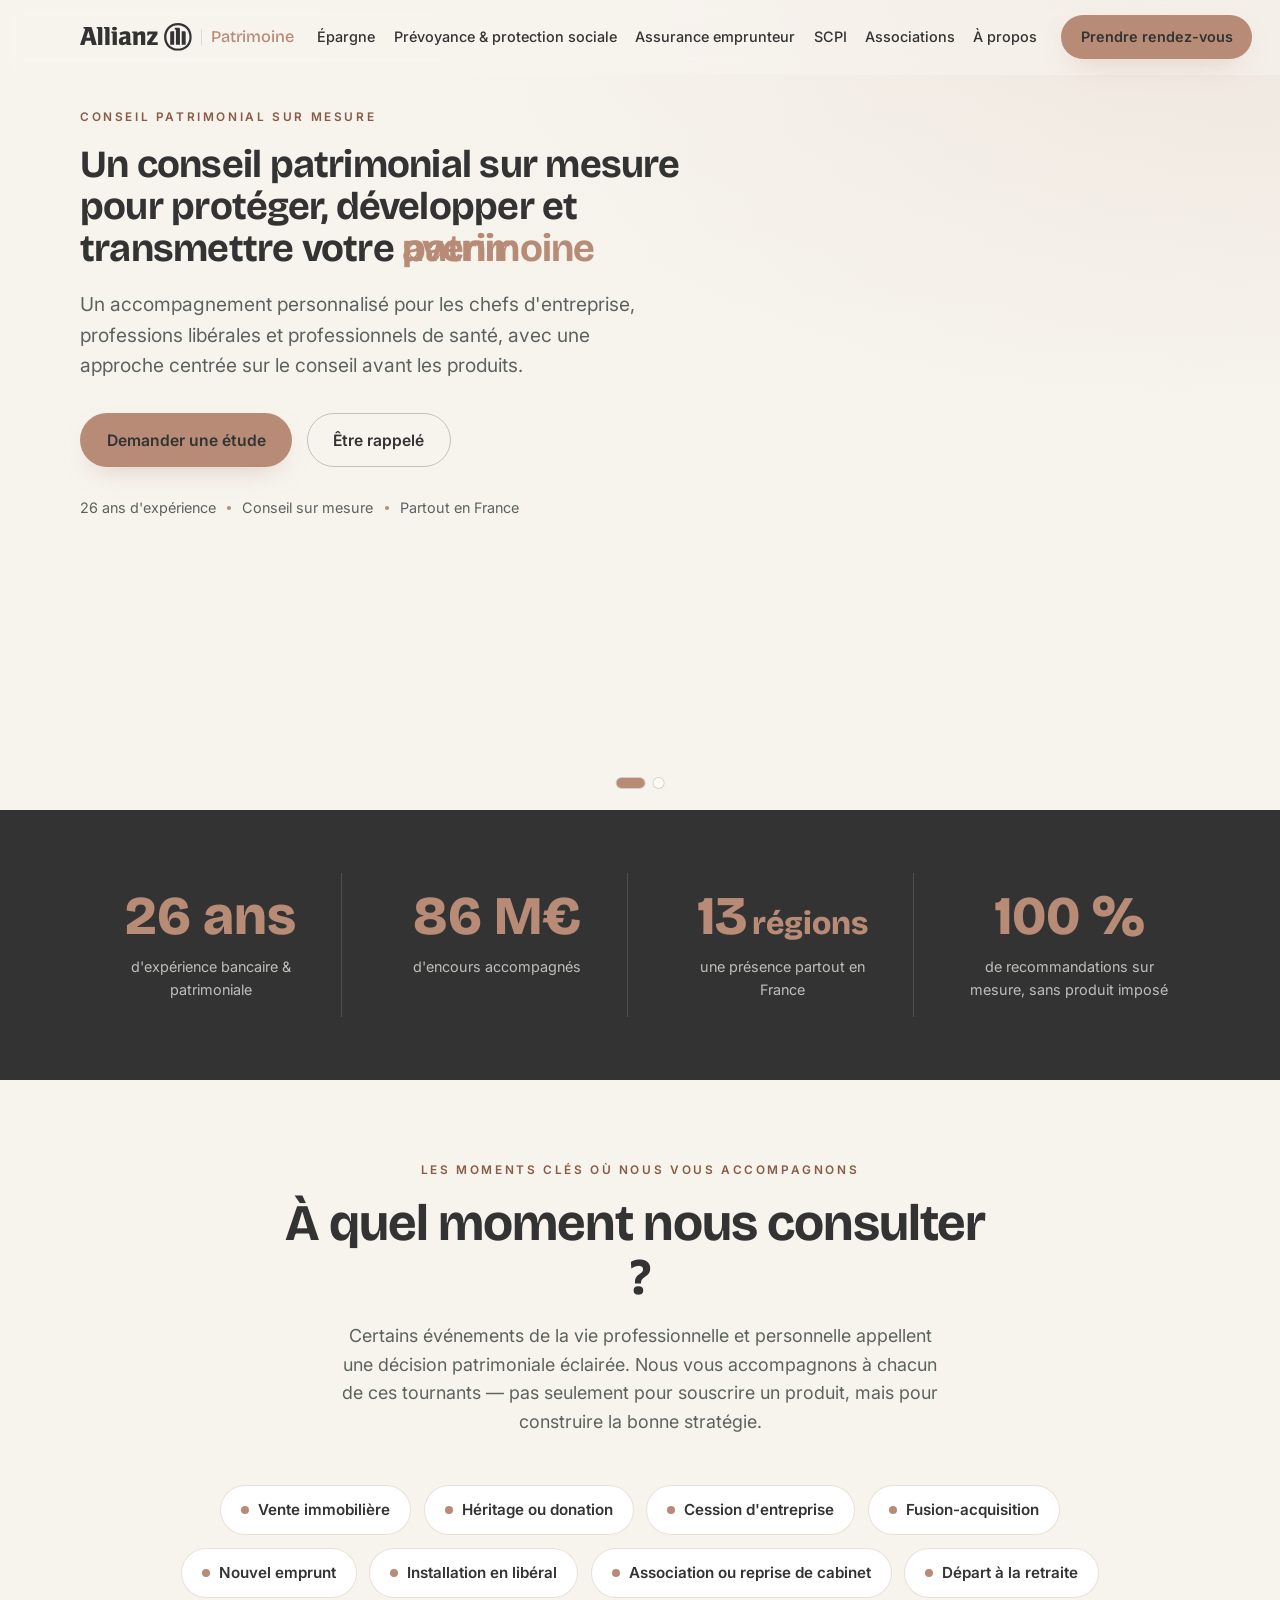
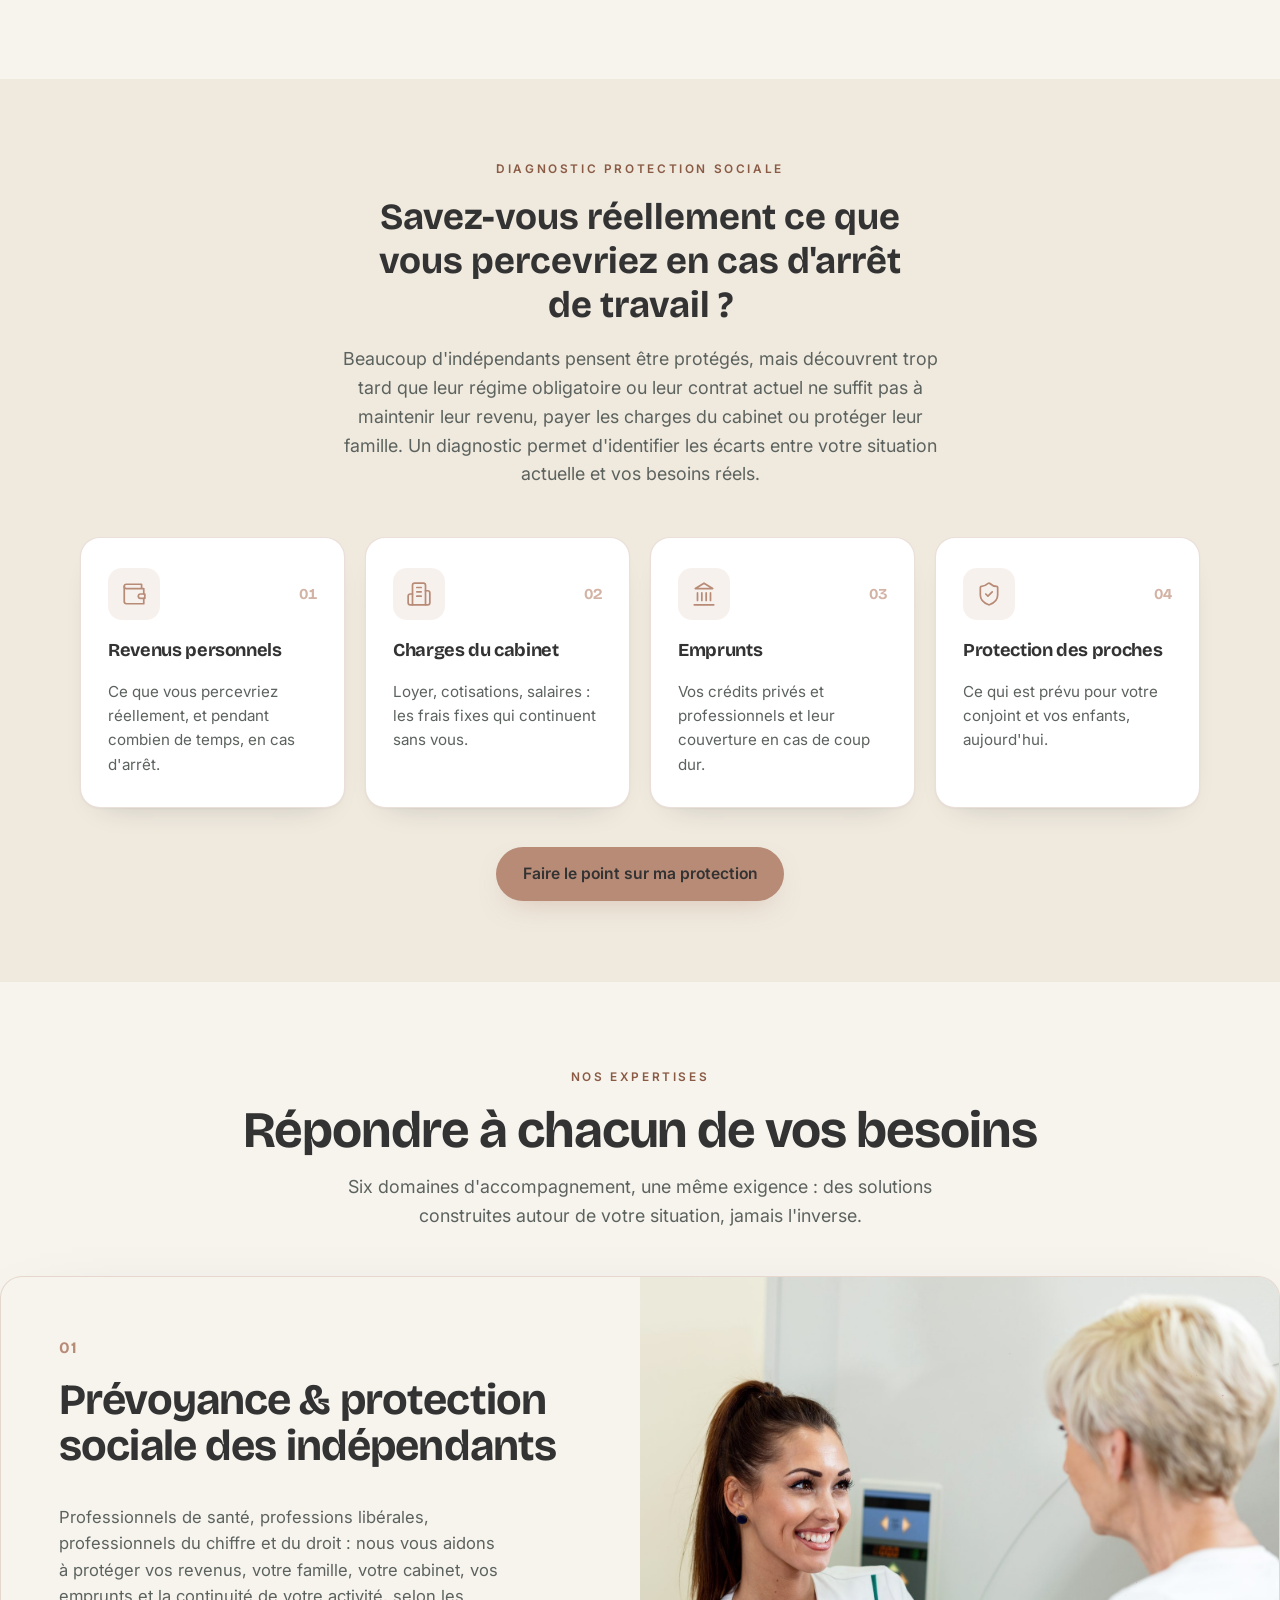
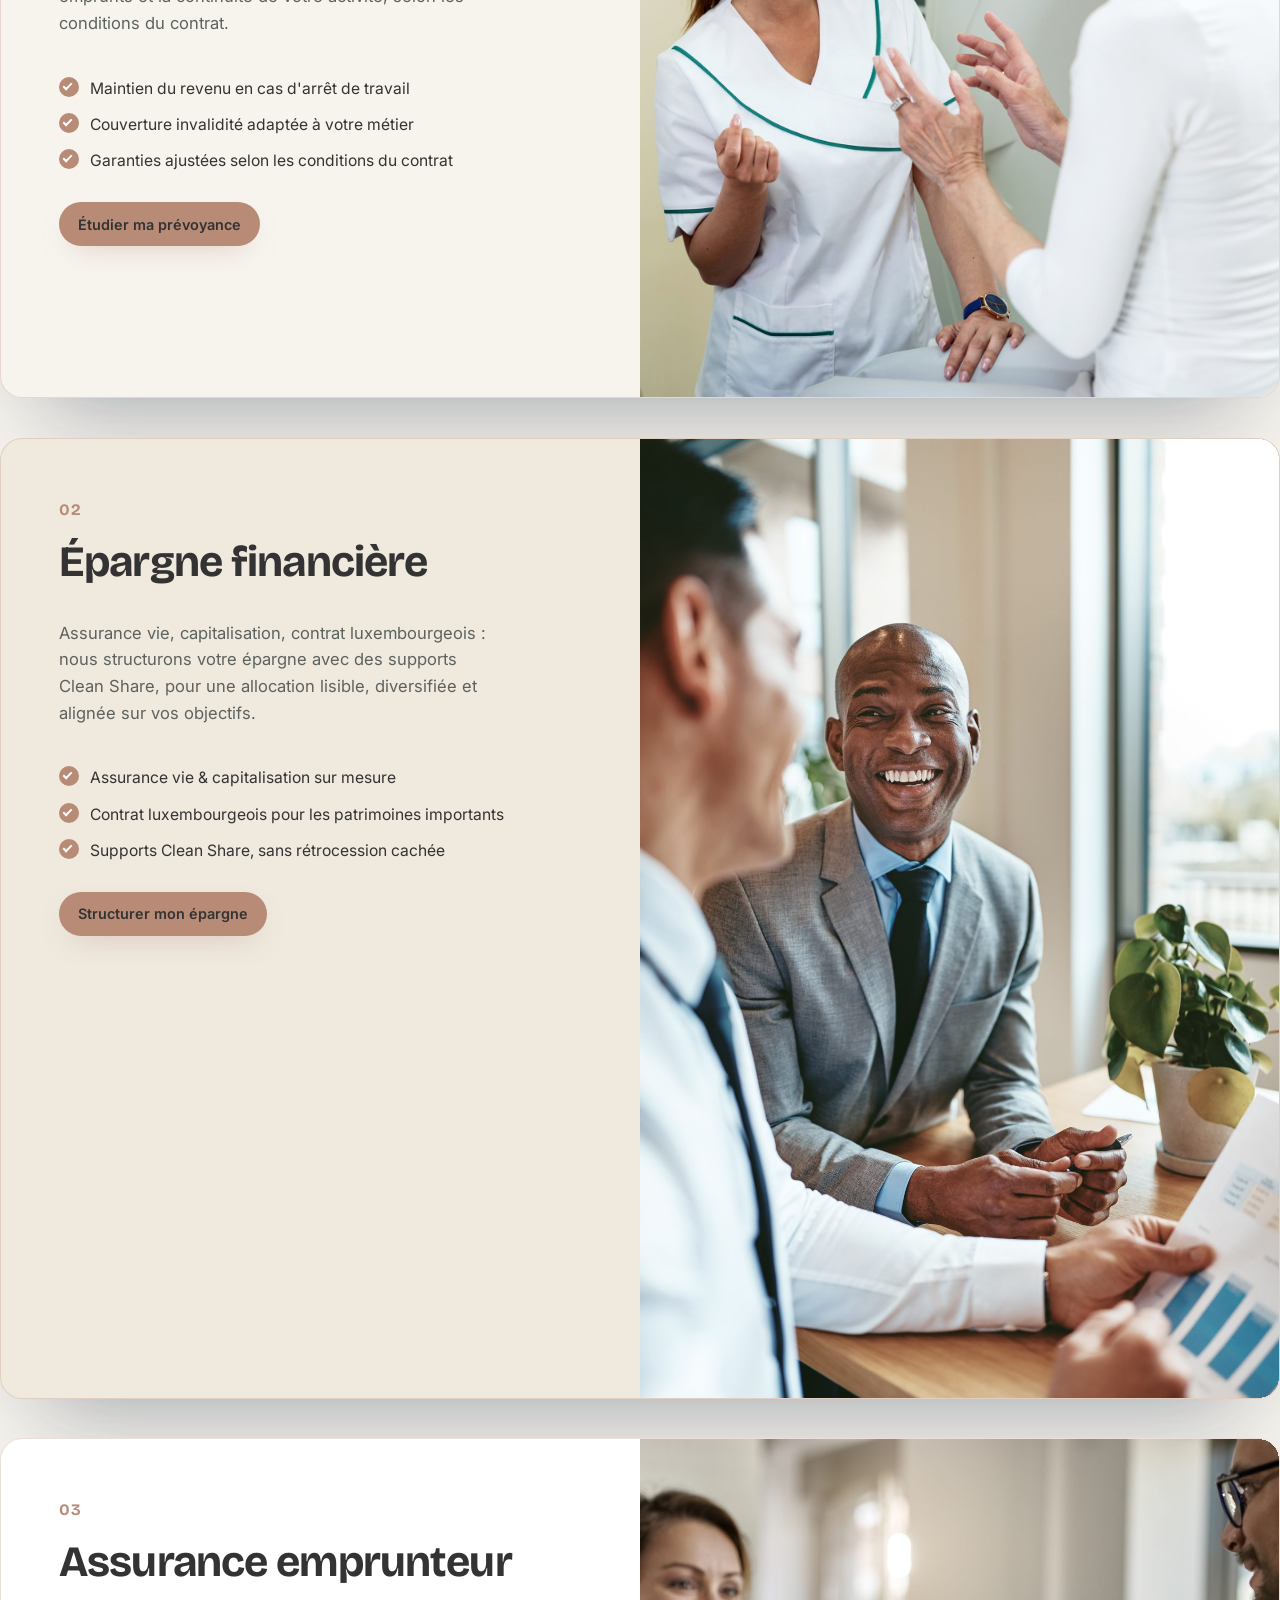
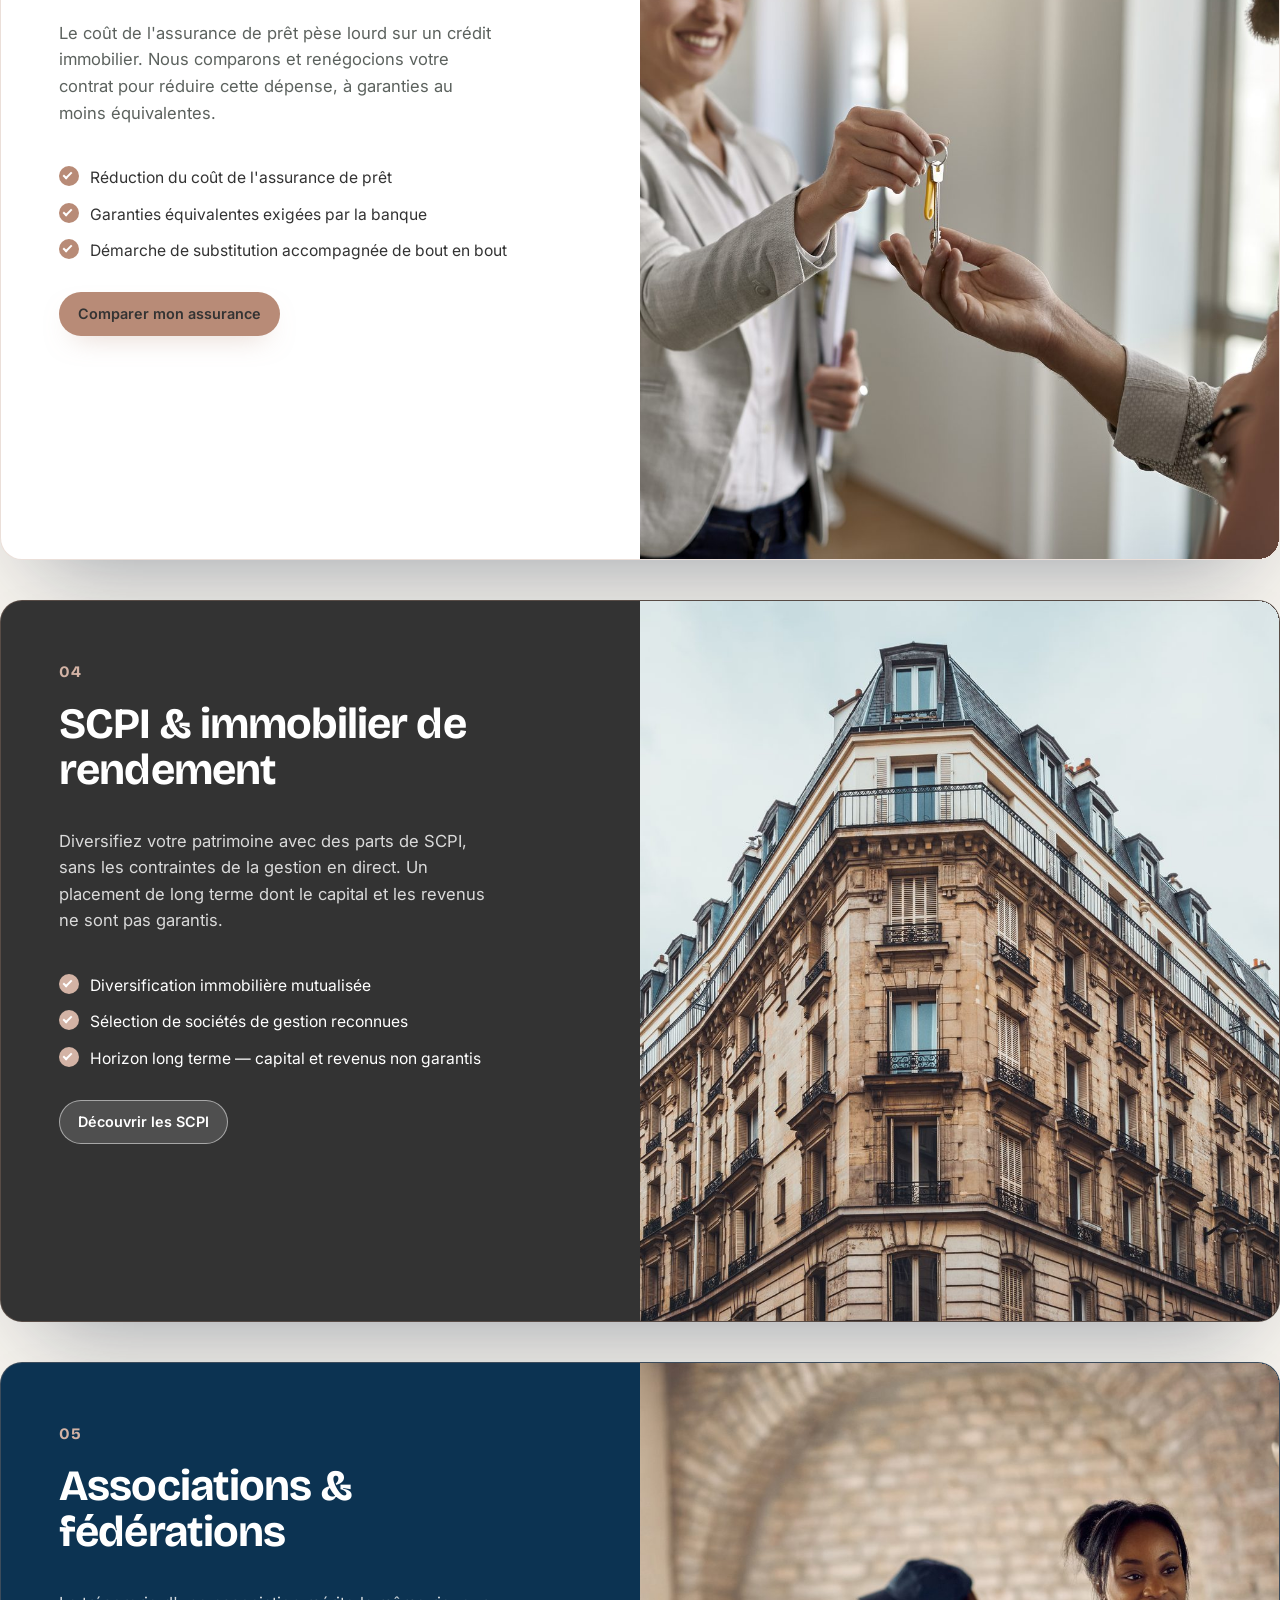
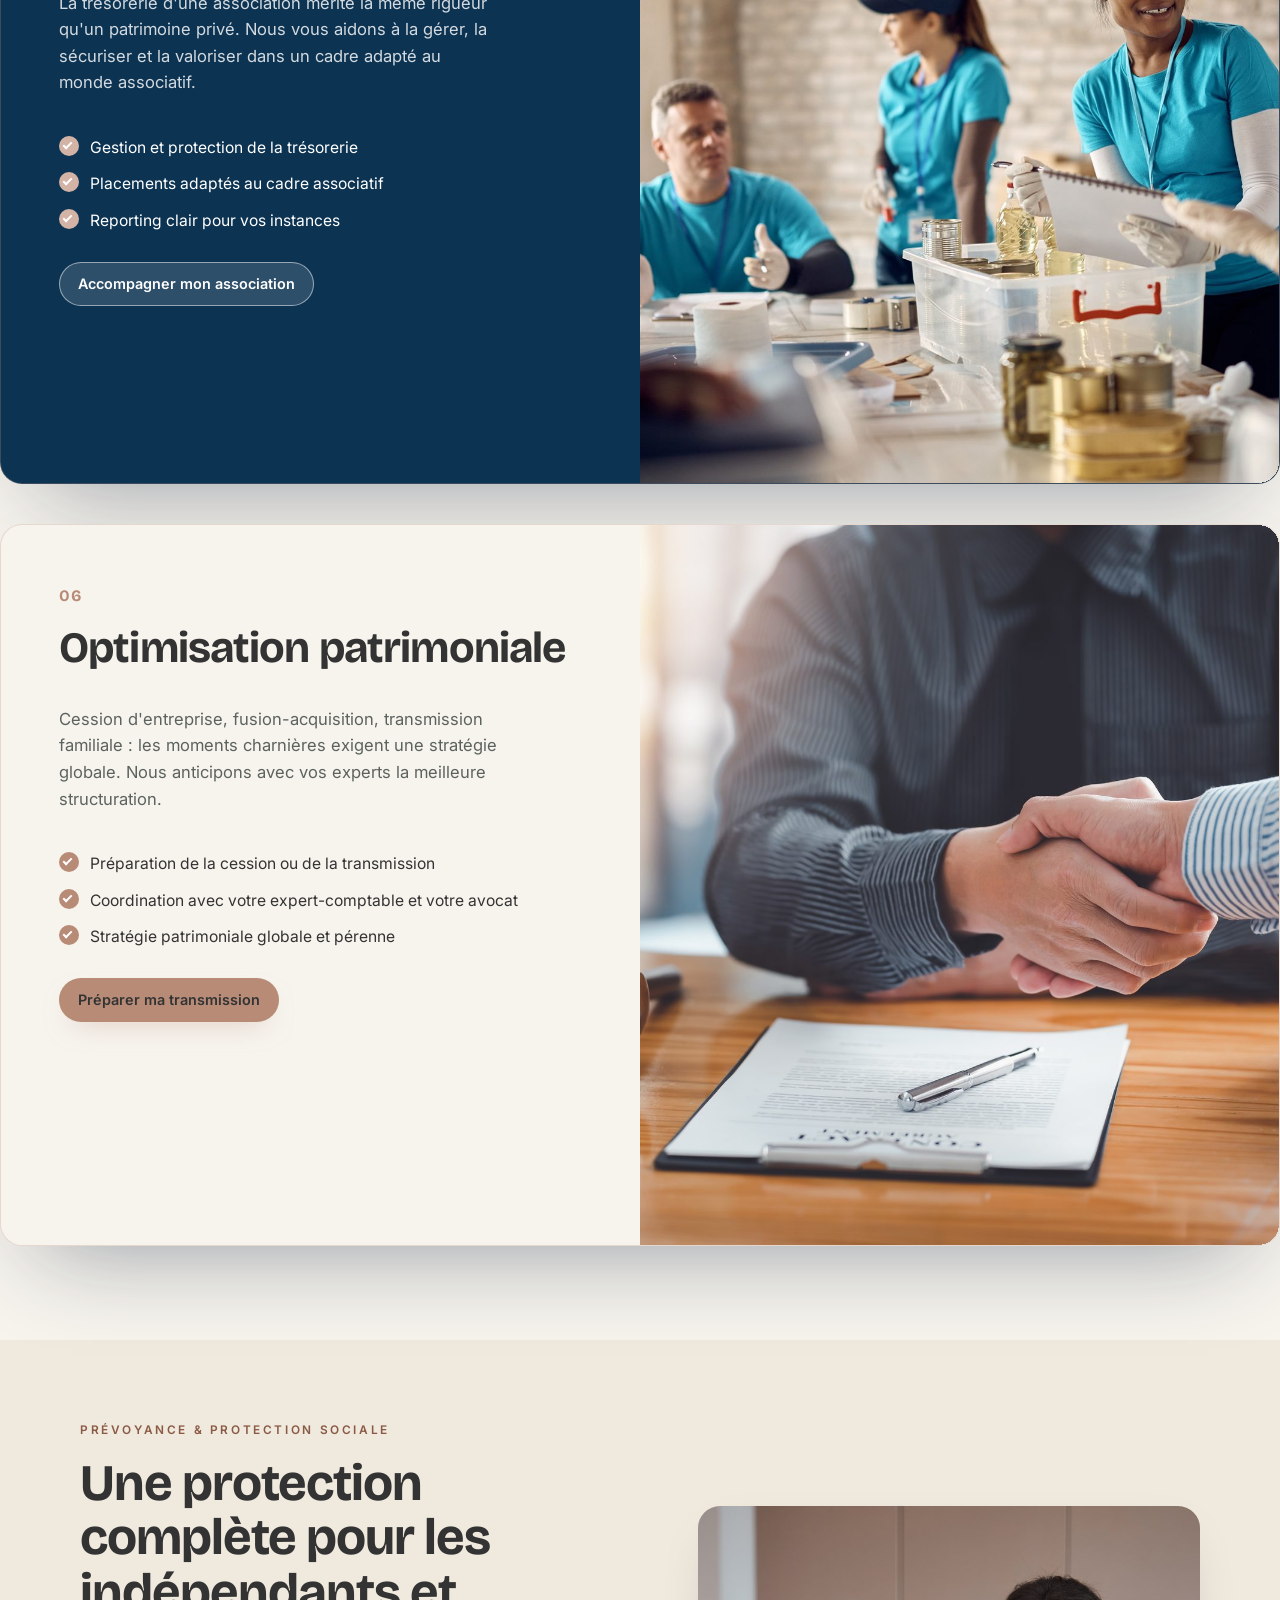
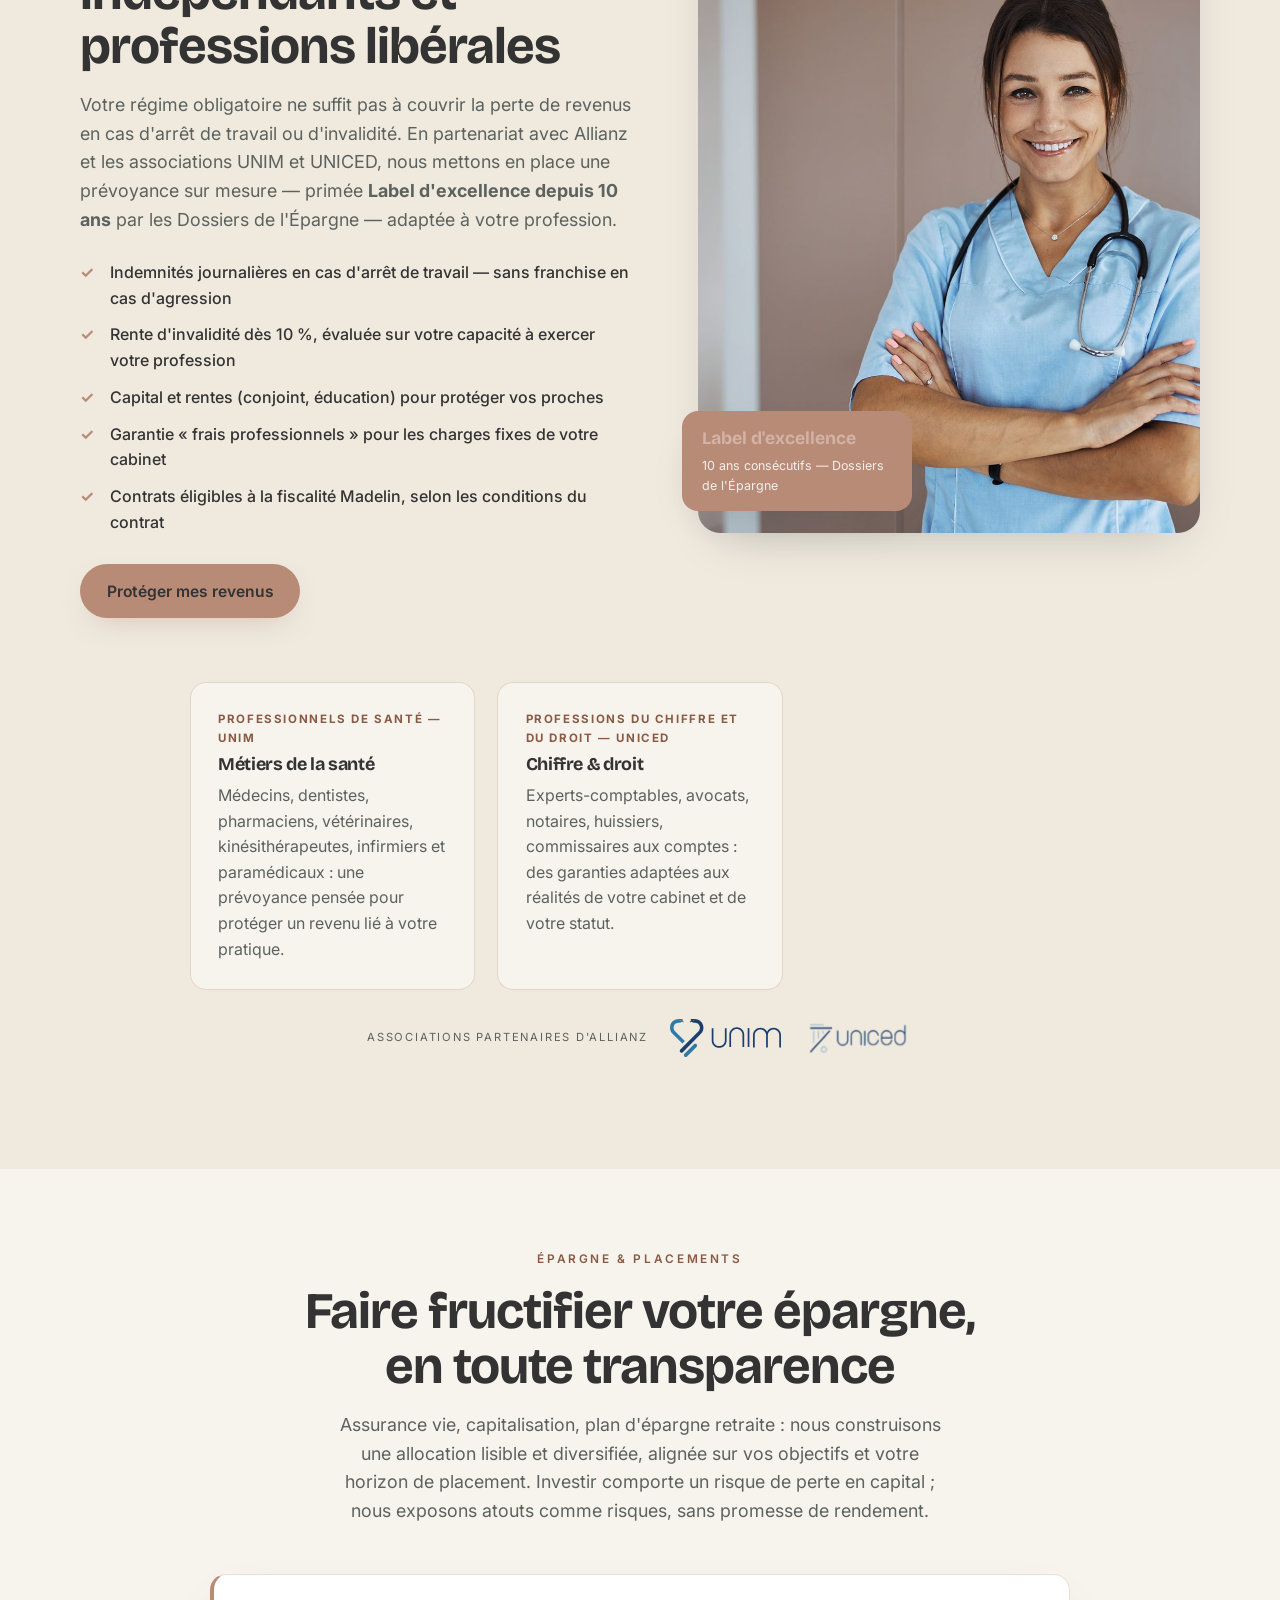
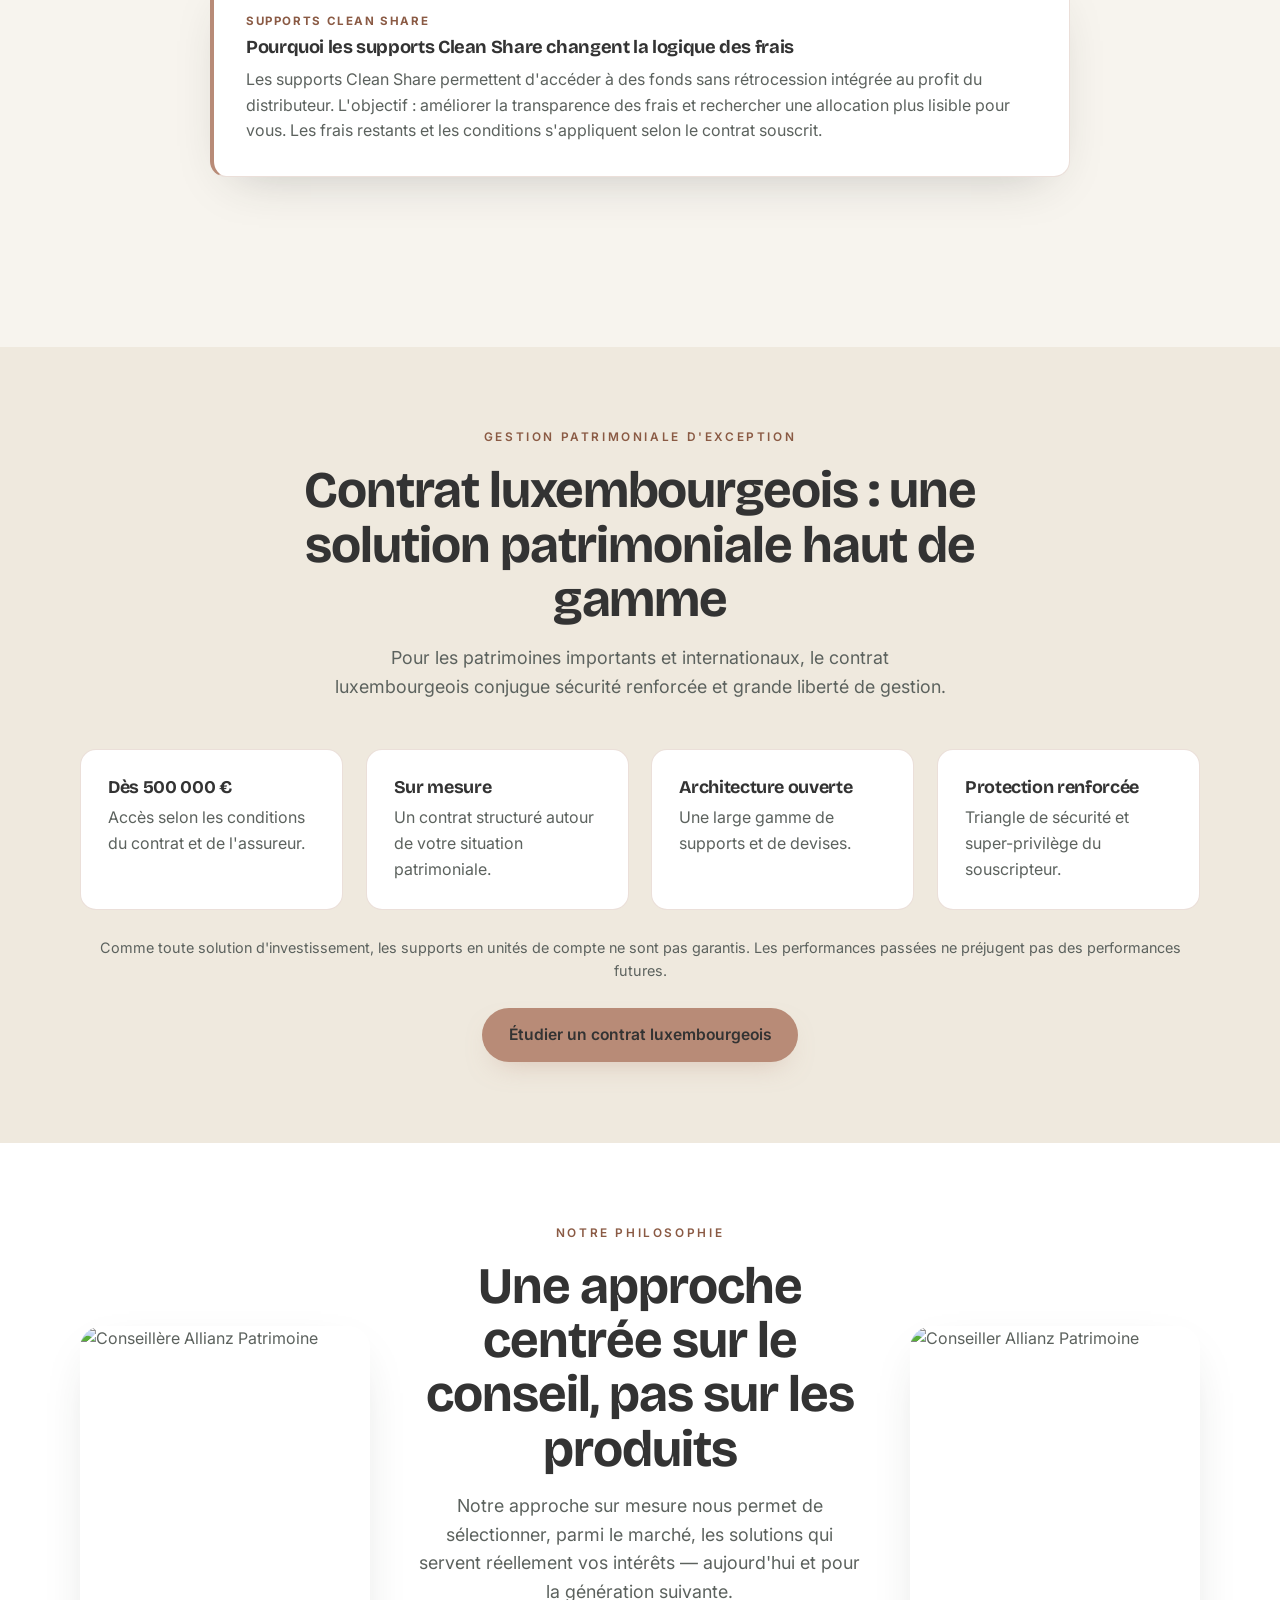
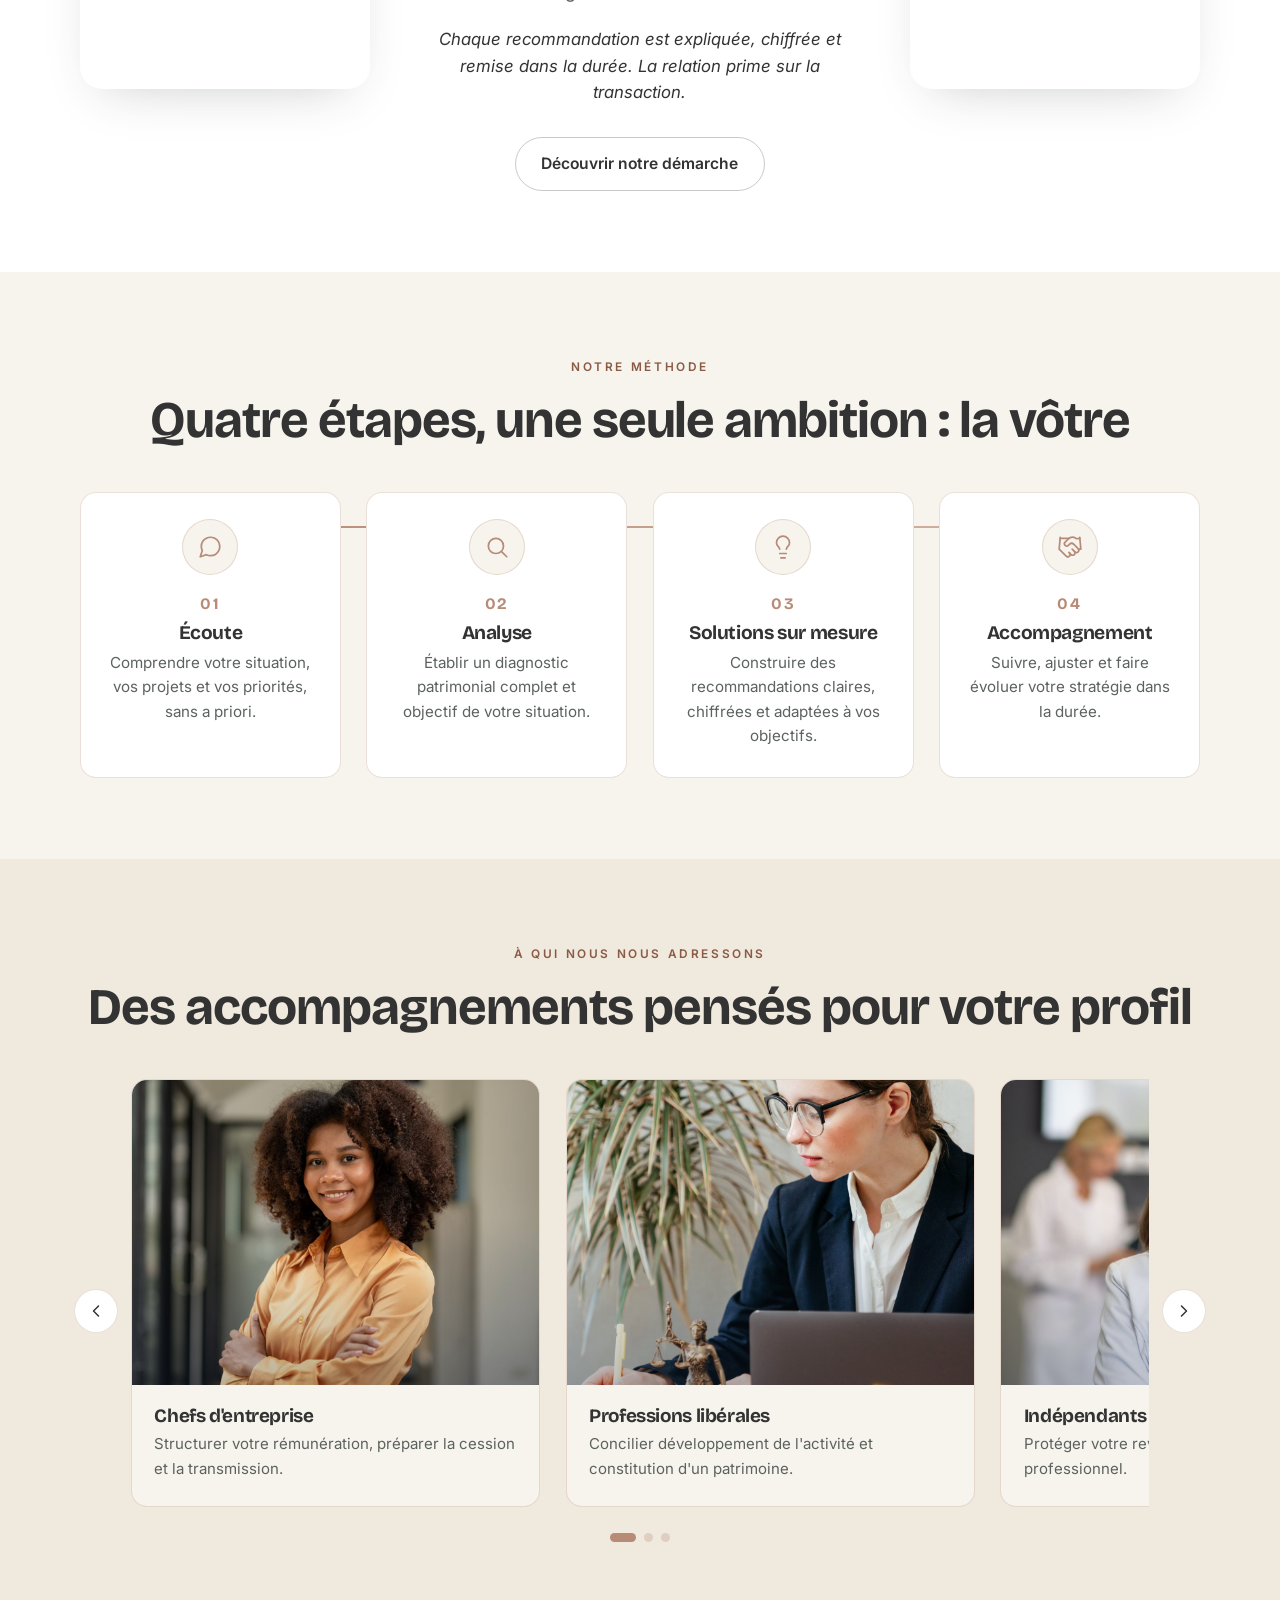
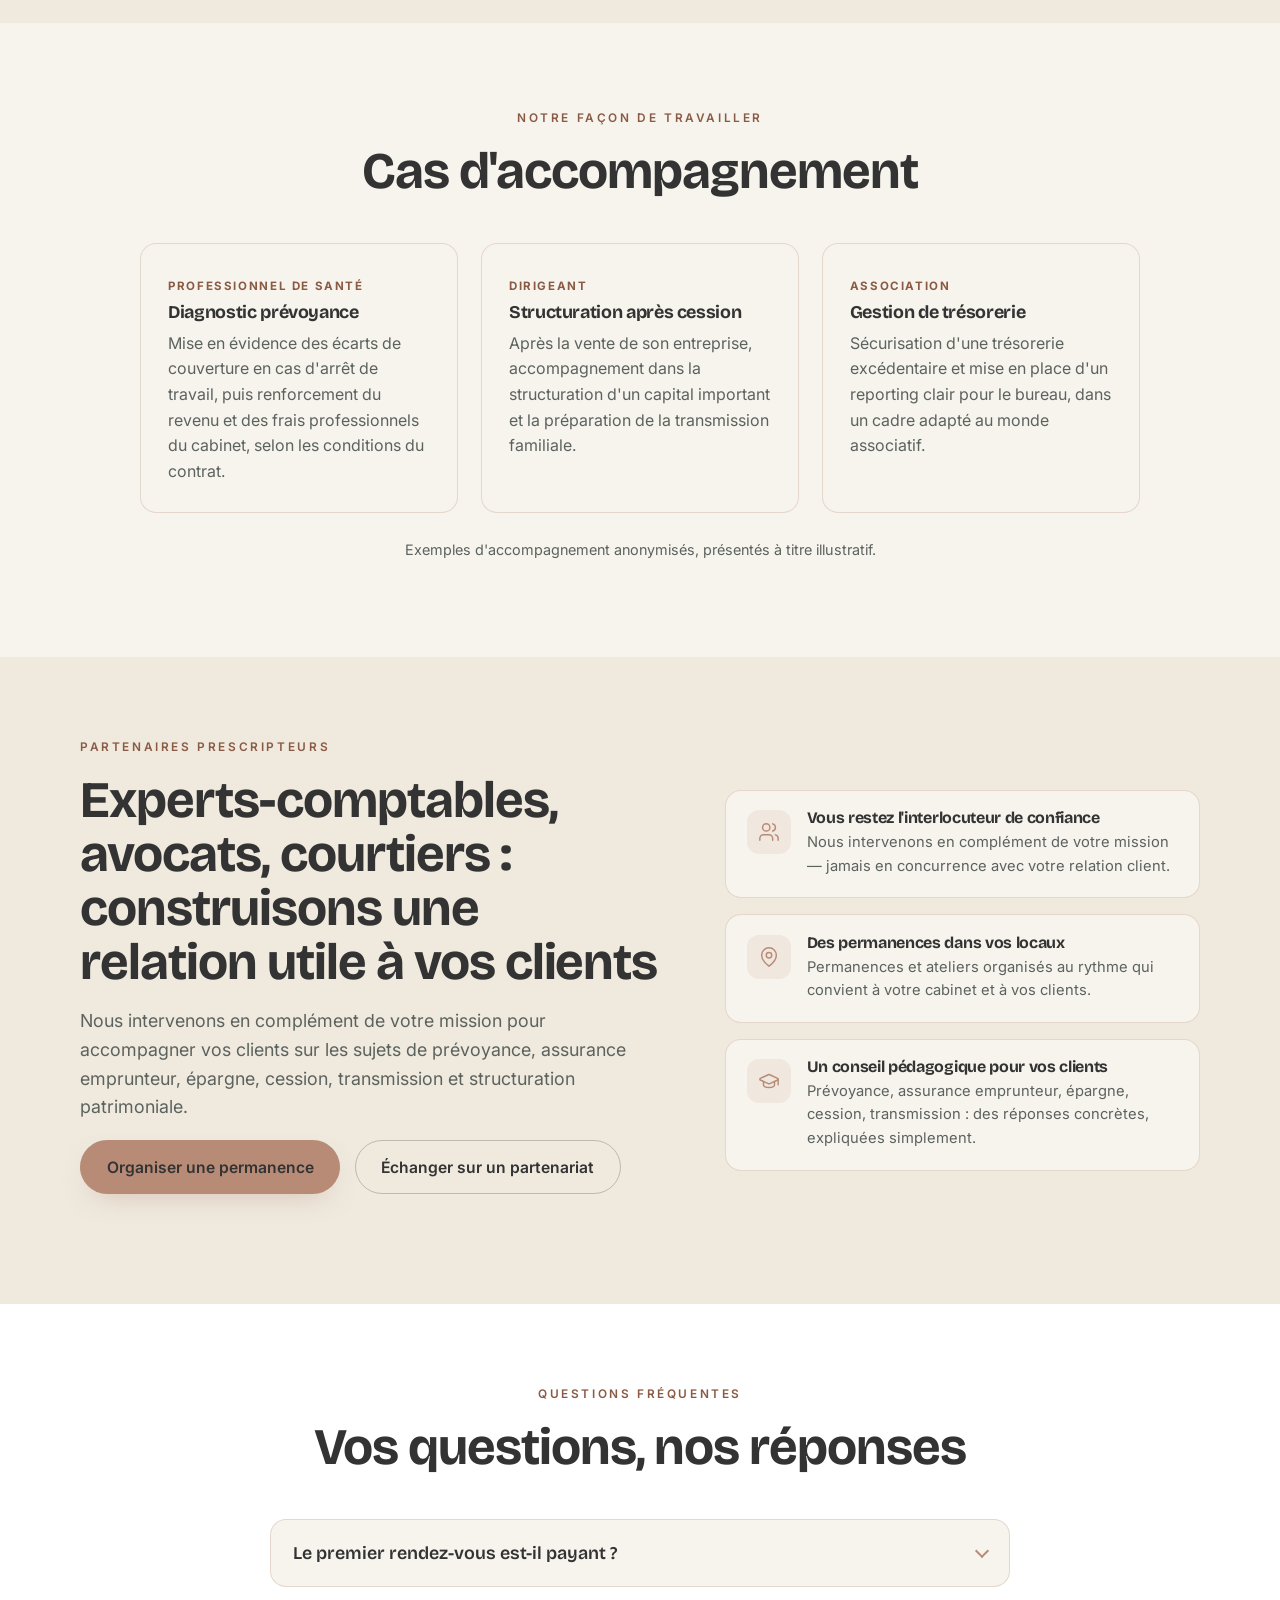
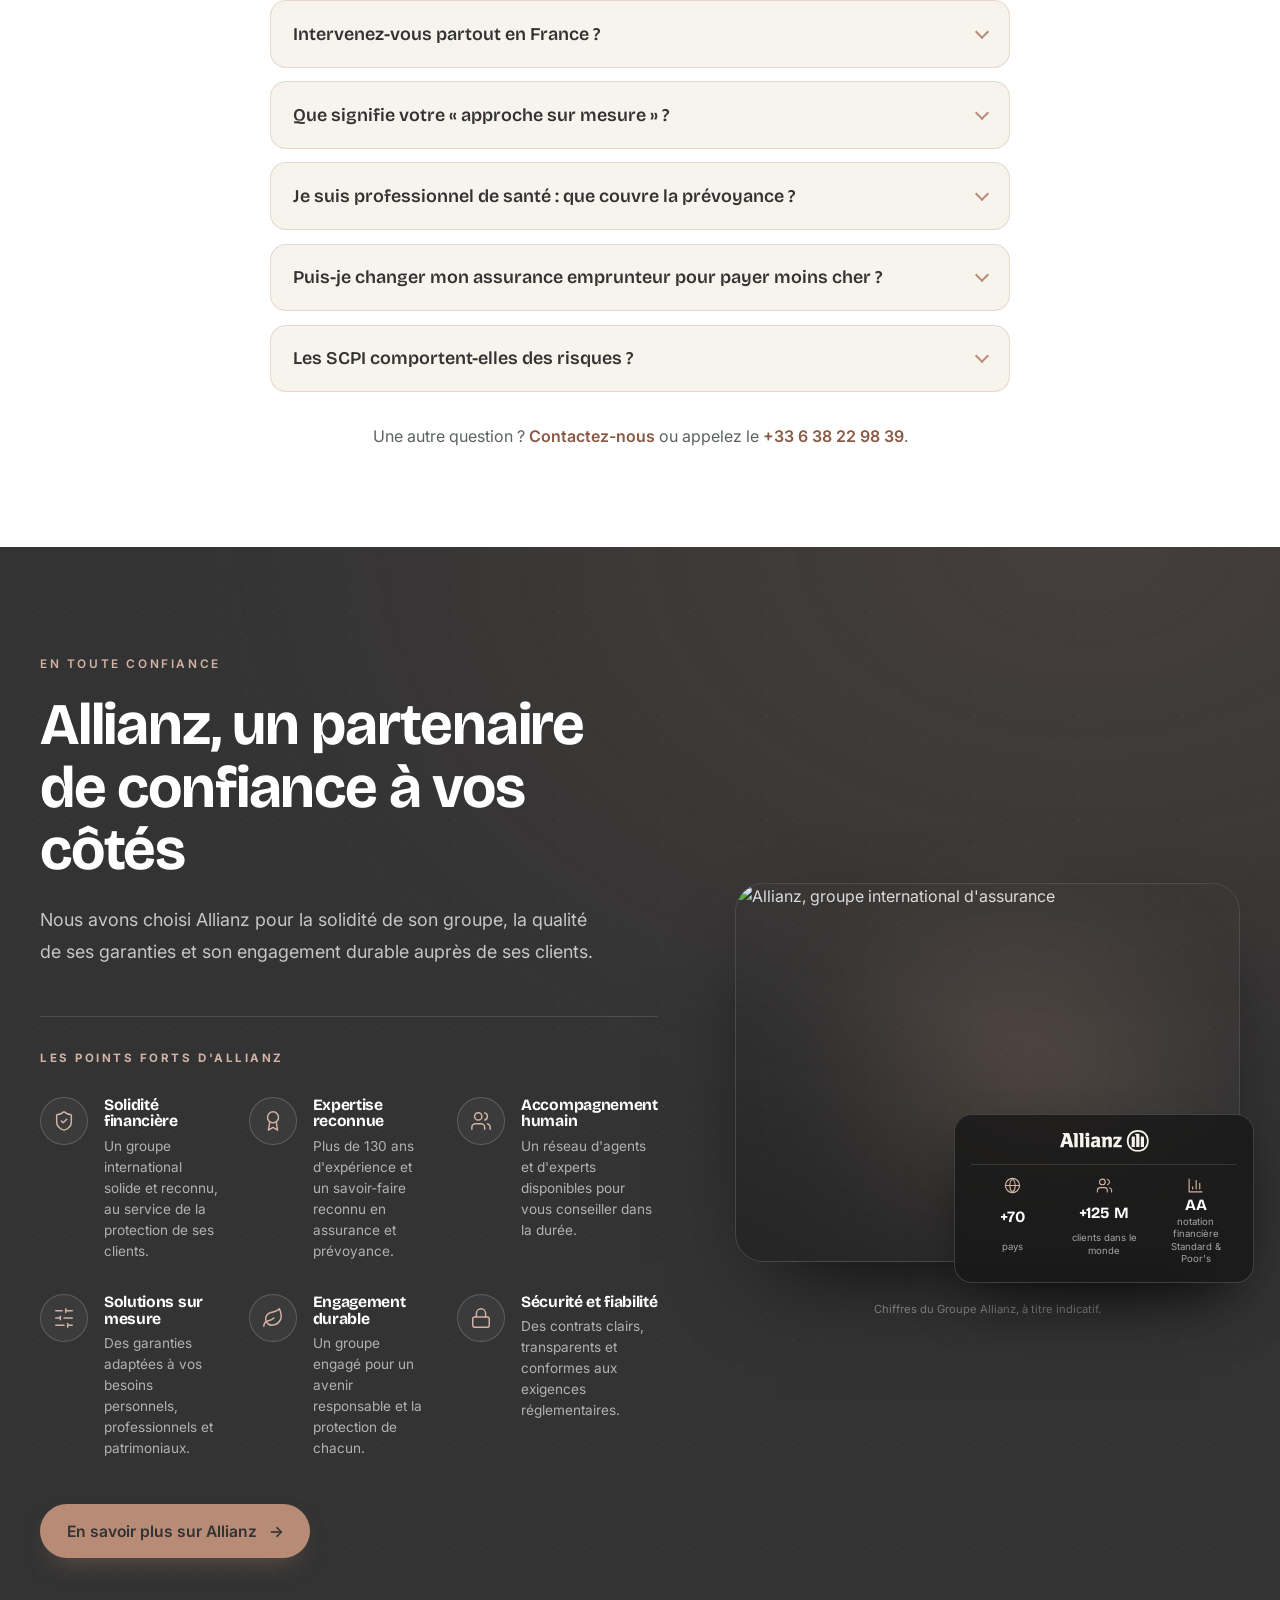
==== commit 21140b06: "[v1.6.1] polish(allianz): raffinement editorial premium de la section confiance Layout : container e" ====
--- a/index.html
+++ b/index.html
@@ -11,7 +11,7 @@
   <link rel="preconnect" href="https://fonts.gstatic.com" crossorigin />
   <link href="https://fonts.googleapis.com/css2?family=Bricolage+Grotesque:opsz,wght@12..96,400;12..96,500;12..96,600;12..96,700;12..96,800&family=Inter:wght@400;500;600&display=swap" rel="stylesheet" />
 
-  <link rel="stylesheet" href="assets/css/style.css?v=30" />
+  <link rel="stylesheet" href="assets/css/style.css?v=32" />
 </head>
 <body>
 
@@ -865,10 +865,13 @@
               <div><h3>Sécurité et fiabilité</h3><p>Des contrats clairs, transparents et conformes aux exigences réglementaires.</p></div>
             </div>
           </div>
-          <a href="partenaires.html" class="btn btn-primary">En savoir plus sur Allianz&nbsp;&rarr;</a>
+          <a href="partenaires.html" class="btn btn-primary">En savoir plus sur Allianz&nbsp;<span class="arr" aria-hidden="true">&rarr;</span></a>
         </div>
         <div class="az-media reveal">
-          <img src="assets/img/hero-img.png" alt="Allianz, groupe international d'assurance" loading="lazy" width="800" height="1000" />
+          <div class="az-visual">
+          <div class="az-frame">
+            <img src="assets/img/hero-img.png" alt="Allianz, groupe international d'assurance" loading="lazy" width="800" height="600" />
+          </div>
           <div class="az-card">
             <img class="az-card-logo" src="assets/img/allianz-logo-creme.svg" alt="Allianz" width="112" height="28" loading="lazy" />
             <div class="az-card-stats">
@@ -886,6 +889,7 @@
               </div>
             </div>
           </div>
+          </div><!-- /az-visual -->
           <p class="az-note">Chiffres du Groupe Allianz, à titre indicatif.</p>
         </div>
       </div>
--- a/assets/css/style.css
+++ b/assets/css/style.css
@@ -1362,68 +1362,97 @@
 .compare-table td:last-child { background: rgba(184,139,119,0.07); color: var(--gris-titre); font-weight: 500; }
 .compare-table tbody tr:last-child th, .compare-table tbody tr:last-child td { border-bottom: none; }
 
-/* ===== Section confiance Allianz (fond sombre, 2 colonnes) ===== */
+/* ===== Section confiance Allianz (fond sombre, 2 colonnes, éditorial) ===== */
 .allianz-trust {
   background:
-    radial-gradient(120% 90% at 85% 0%, rgba(184,139,119,0.14), transparent 60%),
+    radial-gradient(120% 90% at 85% 0%, rgba(184,139,119,0.13), transparent 60%),
+    radial-gradient(rgba(255,255,255,0.028) 1px, transparent 1px) 0 0 / 26px 26px,
     var(--bleu-nuit);
-  padding: clamp(4.5rem, 10vh, 7.5rem) 0;
+  padding: clamp(5rem, 12vh, 8.5rem) 0;
   color: rgba(255,255,255,0.82);
-}
-.allianz-grid { display: grid; grid-template-columns: 1.15fr 0.85fr; gap: clamp(2.5rem, 5vw, 4.5rem); align-items: center; }
-.allianz-copy .section-title { color: #fff; max-width: 18ch; }
-.allianz-copy .section-lead { color: rgba(255,255,255,0.75); }
+  overflow: hidden;
+}
+.allianz-trust .container { max-width: 1320px; }   /* section plus large que le reste */
+.allianz-grid { display: grid; grid-template-columns: 1.1fr 0.9fr; gap: clamp(3rem, 6vw, 6rem); align-items: center; }
+.allianz-copy .eyebrow { margin-bottom: 1.3rem; }
+.allianz-copy .section-title {
+  color: #fff; max-width: 16ch;
+  font-size: clamp(2.2rem, 4.6vw, 3.7rem);
+  margin-bottom: 1.4rem;
+}
+.allianz-copy .section-lead { color: rgba(255,255,255,0.72); line-height: 1.8; max-width: 52ch; }
 .az-subhead {
-  font-size: 0.72rem; text-transform: uppercase; letter-spacing: 0.2em;
+  font-size: 0.72rem; text-transform: uppercase; letter-spacing: 0.22em;
   color: var(--or-clair); font-weight: 700;
-  margin: 2.2rem 0 1.3rem; padding-top: 1.7rem;
+  margin: 3rem 0 1.8rem; padding-top: 2rem;
   border-top: 1px solid rgba(255,255,255,0.12);
 }
-.az-features { display: grid; grid-template-columns: repeat(3, 1fr); gap: 1.5rem 1.6rem; margin-bottom: 2.4rem; }
-.az-feature { display: flex; gap: 0.85rem; align-items: flex-start; }
+.az-features { display: grid; grid-template-columns: repeat(3, 1fr); gap: 2rem 1.9rem; margin-bottom: 2.8rem; }
+.az-feature { display: flex; gap: 1rem; align-items: flex-start; }
 .az-ico {
-  flex: none; width: 42px; height: 42px; border-radius: 50%;
+  flex: none; width: 48px; height: 48px; border-radius: 50%;
   display: grid; place-items: center;
   border: 1px solid rgba(255,255,255,0.18); color: var(--or-clair);
   background: rgba(255,255,255,0.04);
-  transition: transform 0.25s ease, border-color 0.25s ease;
-}
-.az-ico svg { width: 20px; height: 20px; }
-.az-feature:hover .az-ico { transform: translateY(-3px); border-color: var(--or-clair); }
-.az-feature h3 { font-size: 0.95rem; color: #fff; margin: 0 0 0.3rem; }
-.az-feature p { font-size: 0.85rem; margin: 0; color: rgba(255,255,255,0.65); line-height: 1.5; }
-/* Colonne visuelle : image arrondie + carte flottante (verre sombre) */
+  transition: transform 0.25s ease, border-color 0.25s ease, background 0.25s ease;
+}
+.az-ico svg { width: 22px; height: 22px; }
+.az-feature h3 { font-size: 0.98rem; color: #fff; margin: 0 0 0.35rem; transition: color 0.25s ease; }
+.az-feature p { font-size: 0.85rem; margin: 0; color: rgba(255,255,255,0.62); line-height: 1.55; }
+.az-feature:hover .az-ico { transform: translateY(-3px); border-color: var(--or-clair); background: rgba(184,139,119,0.14); }
+.az-feature:hover h3 { color: var(--or-clair); }
+/* CTA : flèche qui glisse au survol */
+.allianz-copy .btn .arr { display: inline-block; transition: transform 0.25s ease; }
+.allianz-copy .btn:hover .arr { transform: translateX(5px); }
+/* Colonne visuelle : halo lumineux + image paysage + carte compacte débordante */
 .az-media { position: relative; }
-.az-media > img {
-  width: 100%; border-radius: 28px;
-  aspect-ratio: 4 / 5; object-fit: cover; object-position: 68% center;
+.az-media::before {
+  content: ""; position: absolute; inset: -12% -10%;
+  background: radial-gradient(55% 55% at 55% 45%, rgba(184,139,119,0.22), transparent 70%);
+  filter: blur(34px); z-index: 0; pointer-events: none;
+}
+.az-visual { position: relative; z-index: 1; }
+.az-frame { position: relative; border-radius: 28px; overflow: hidden;
   border: 1px solid rgba(255,255,255,0.1);
-  box-shadow: 0 40px 80px -40px rgba(0,0,0,0.8);
+  box-shadow: 0 40px 90px -40px rgba(0,0,0,0.85);
+}
+.az-frame > img { width: 100%; height: auto; display: block; aspect-ratio: 4 / 3; object-fit: cover; object-position: 68% center; }
+/* voile dégradé pour fondre l'image dans le fond sombre */
+.az-frame::after {
+  content: ""; position: absolute; inset: 0;
+  background: linear-gradient(205deg, transparent 42%, rgba(26,26,26,0.55) 100%);
+  pointer-events: none;
 }
 .az-card {
-  position: absolute; left: 1.1rem; right: 1.1rem; bottom: 1.1rem;
-  background: rgba(24,24,24,0.72);
-  -webkit-backdrop-filter: blur(12px); backdrop-filter: blur(12px);
-  border: 1px solid rgba(255,255,255,0.14);
-  border-radius: 20px; padding: 1.25rem 1.3rem 1.35rem;
+  position: absolute; right: -0.9rem; bottom: -1.3rem; z-index: 2;
+  width: min(72%, 300px);
+  background: rgba(22,22,22,0.78);
+  -webkit-backdrop-filter: blur(14px); backdrop-filter: blur(14px);
+  border: 1px solid rgba(255,255,255,0.16);
+  border-radius: 18px; padding: 0.95rem 1rem 1.05rem;
   text-align: center;
-}
-.az-card-logo { height: 28px; width: auto; margin: 0 auto 0.95rem; display: block; }
+  box-shadow: 0 26px 60px -22px rgba(0,0,0,0.75);
+}
+.az-card-logo { height: 22px; width: auto; margin: 0 auto 0.7rem; display: block; }
 .az-card-stats {
-  display: grid; grid-template-columns: repeat(3, 1fr); gap: 0.8rem;
-  border-top: 1px solid rgba(255,255,255,0.12); padding-top: 1rem;
-}
-.az-stat { display: grid; gap: 0.2rem; justify-items: center; }
-.az-stat svg { width: 20px; height: 20px; color: var(--or-clair); }
-.az-stat strong { color: #fff; font-family: var(--font-titre); font-size: 1.15rem; line-height: 1.1; }
-.az-stat span { font-size: 0.66rem; color: rgba(255,255,255,0.6); line-height: 1.35; }
-.az-note { margin-top: 0.9rem; font-size: 0.7rem; color: rgba(255,255,255,0.45); text-align: center; }
+  display: grid; grid-template-columns: repeat(3, 1fr); gap: 0.55rem;
+  border-top: 1px solid rgba(255,255,255,0.12); padding-top: 0.75rem;
+}
+.az-stat { display: grid; gap: 0.15rem; justify-items: center; }
+.az-stat svg { width: 17px; height: 17px; color: var(--or-clair); }
+.az-stat strong { color: #fff; font-family: var(--font-titre); font-size: 0.98rem; line-height: 1.1; }
+.az-stat span { font-size: 0.6rem; color: rgba(255,255,255,0.6); line-height: 1.3; }
+.az-note { margin-top: 2.4rem; font-size: 0.7rem; color: rgba(255,255,255,0.45); text-align: center; }
 @media (max-width: 1080px) { .az-features { grid-template-columns: repeat(2, 1fr); } }
 @media (max-width: 900px) {
   .allianz-grid { grid-template-columns: 1fr; }
-  .az-media { max-width: 520px; margin-inline: auto; width: 100%; }
-}
-@media (max-width: 520px) { .az-features { grid-template-columns: 1fr; } }
+  .az-media { max-width: 560px; margin-inline: auto; width: 100%; }
+}
+@media (max-width: 560px) {
+  .az-features { grid-template-columns: 1fr; gap: 1.5rem; }
+  .az-card { right: 0.7rem; bottom: 0.7rem; left: 0.7rem; width: auto; }
+  .az-note { margin-top: 1rem; }
+}
 
 /* Rangées bénéfice (icône + texte) — ex. section prescripteurs */
 .benefit-rows { display: grid; gap: 1rem; }
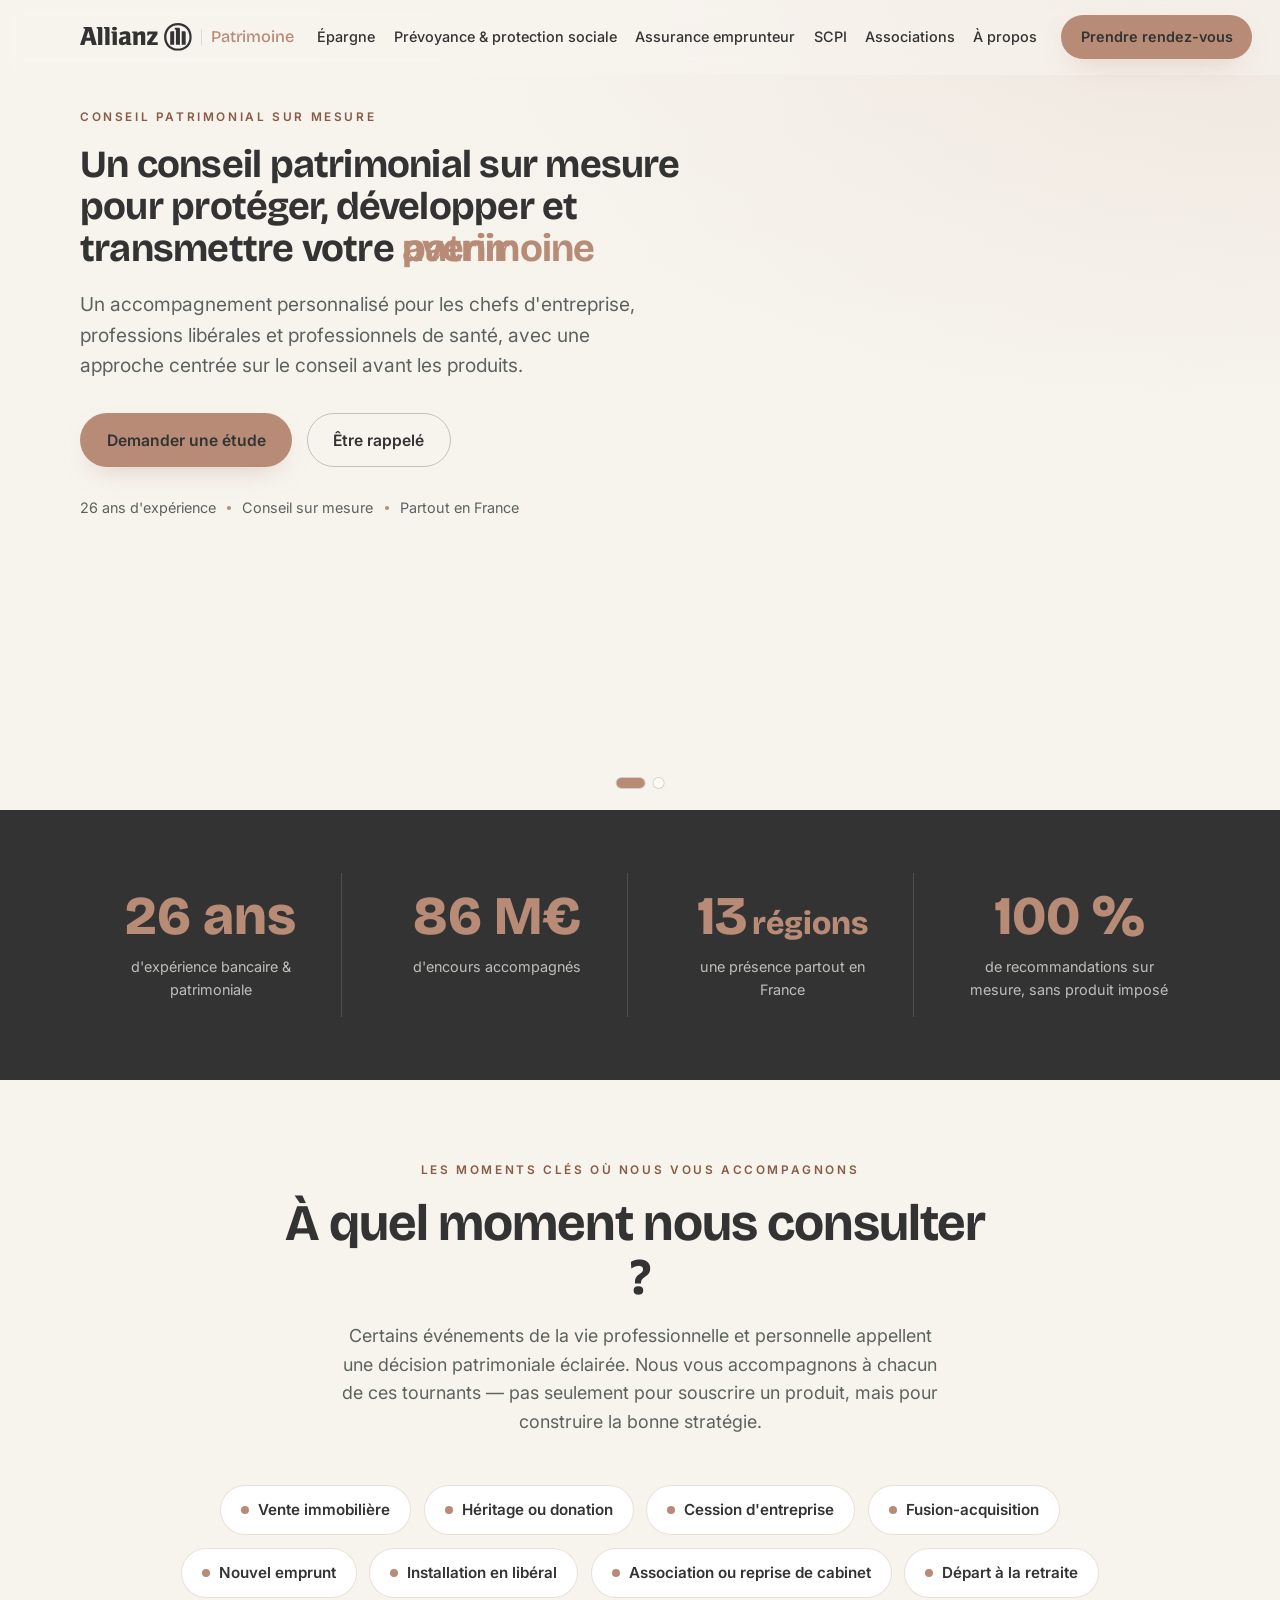
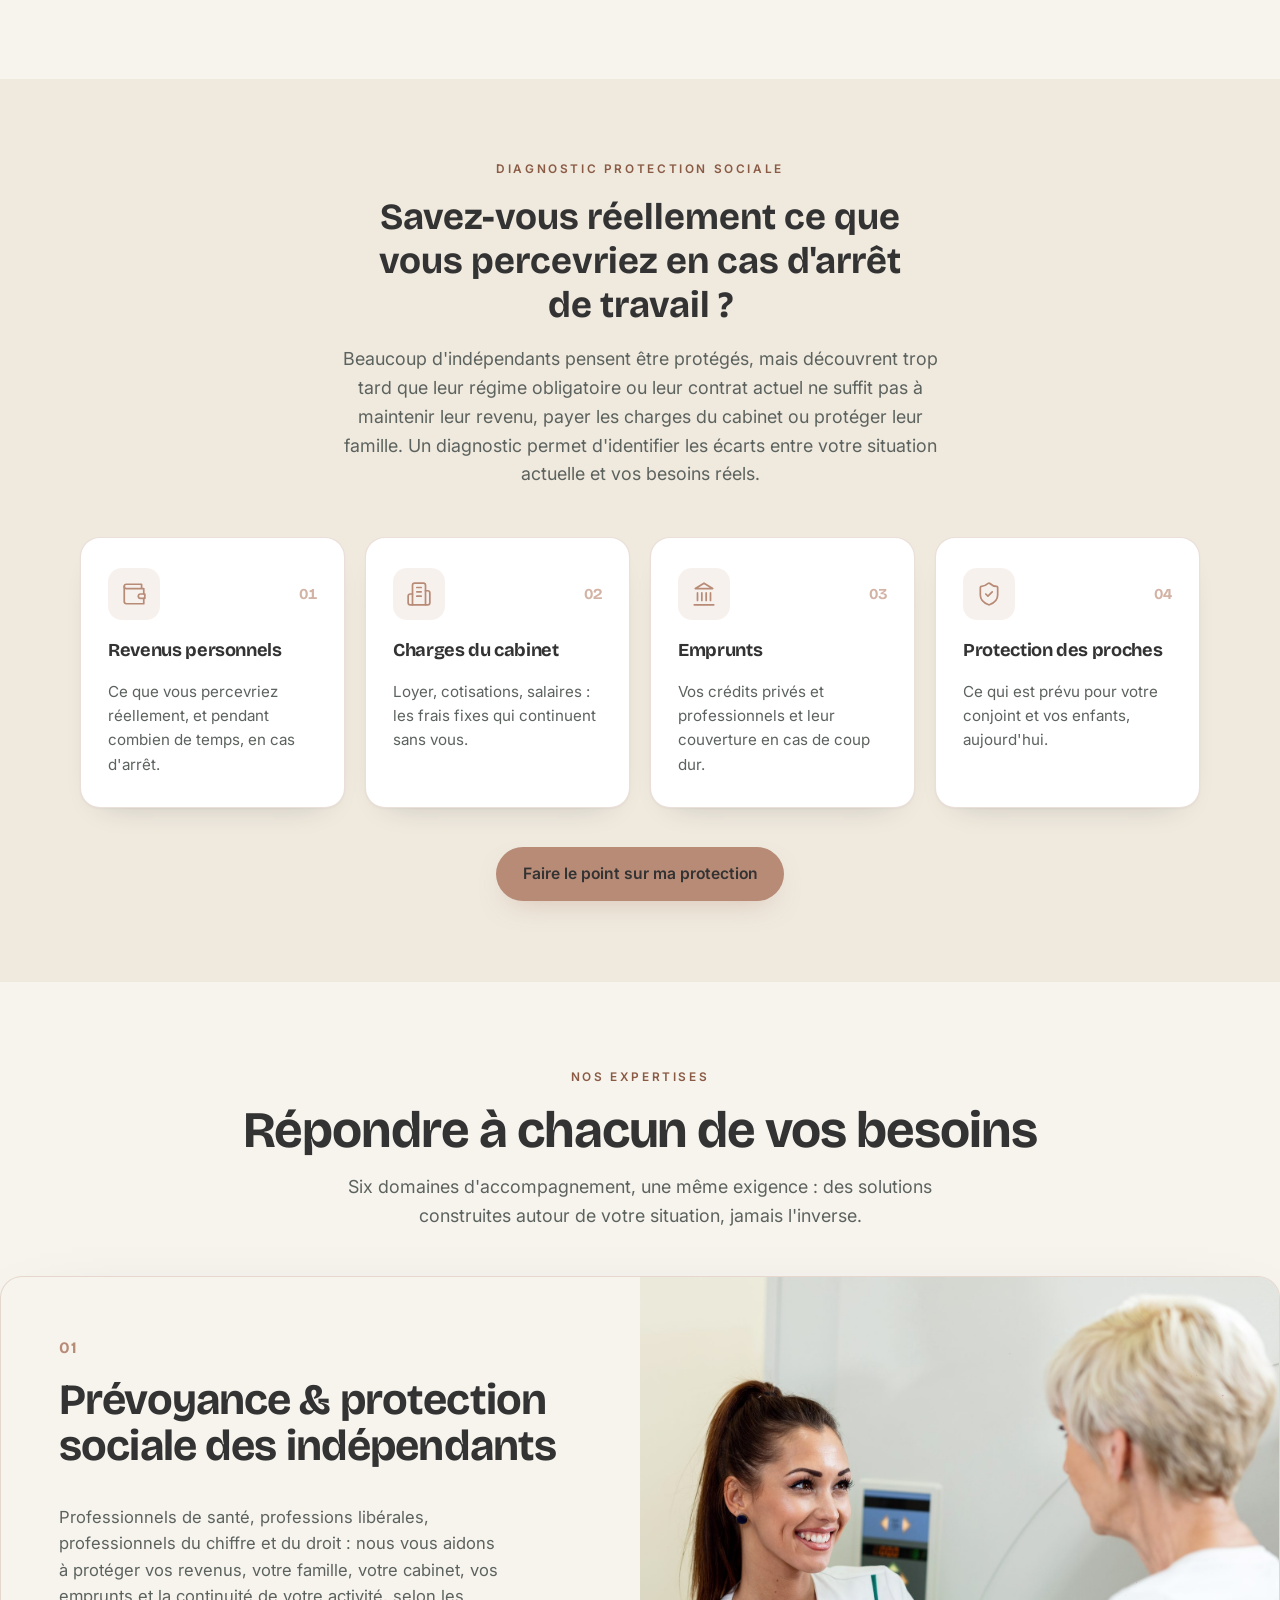
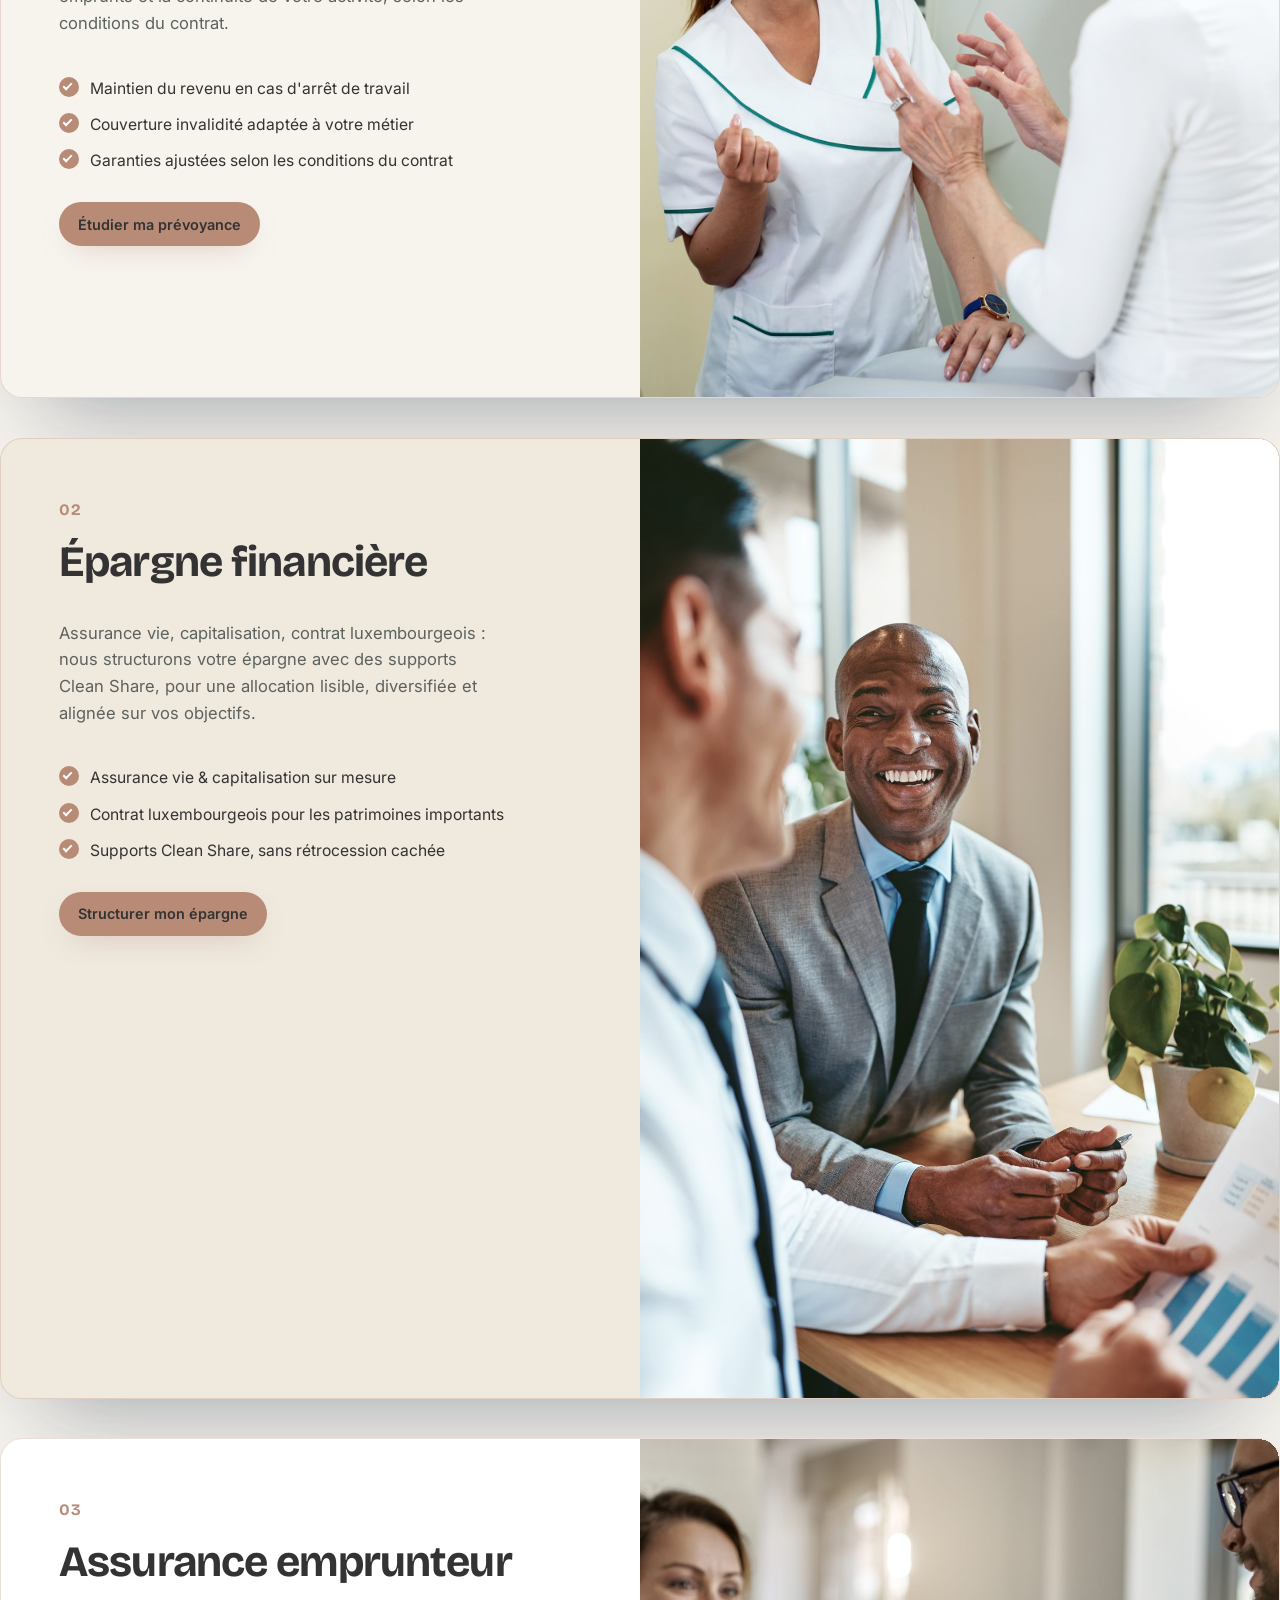
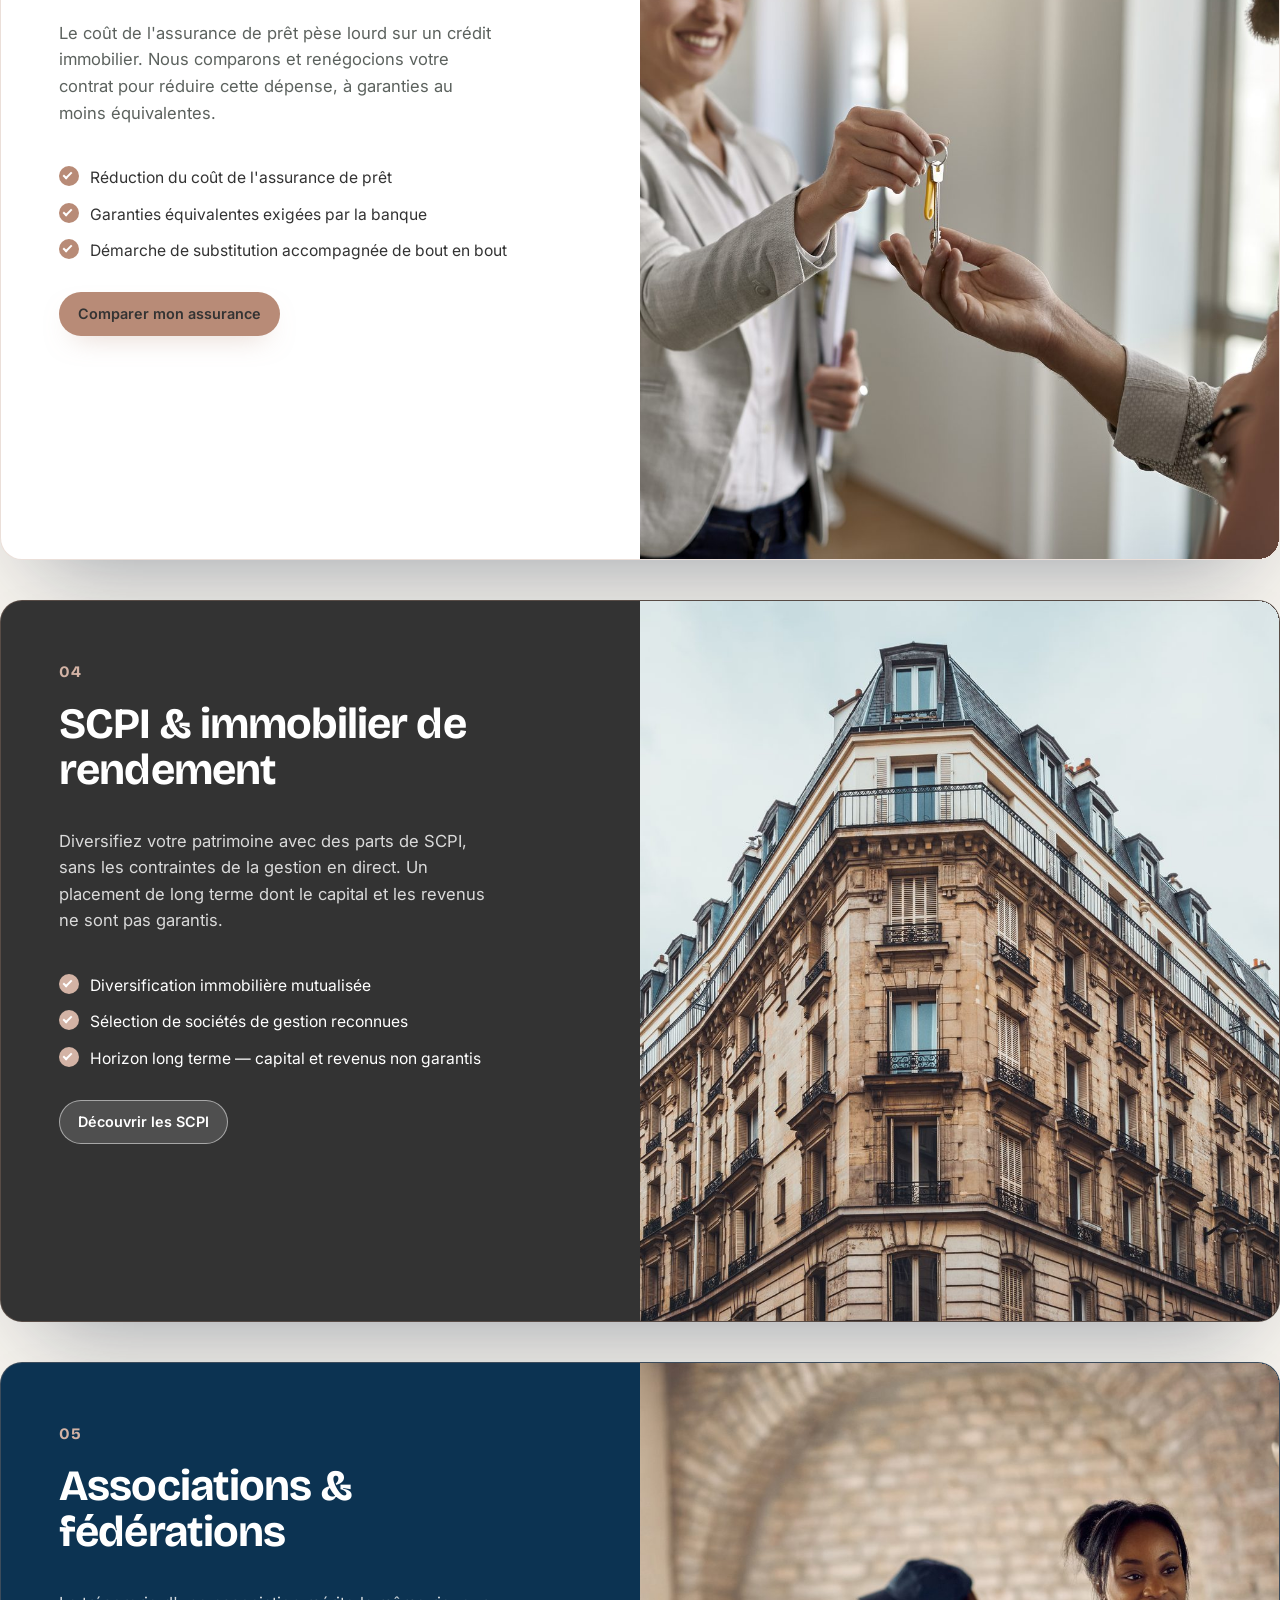
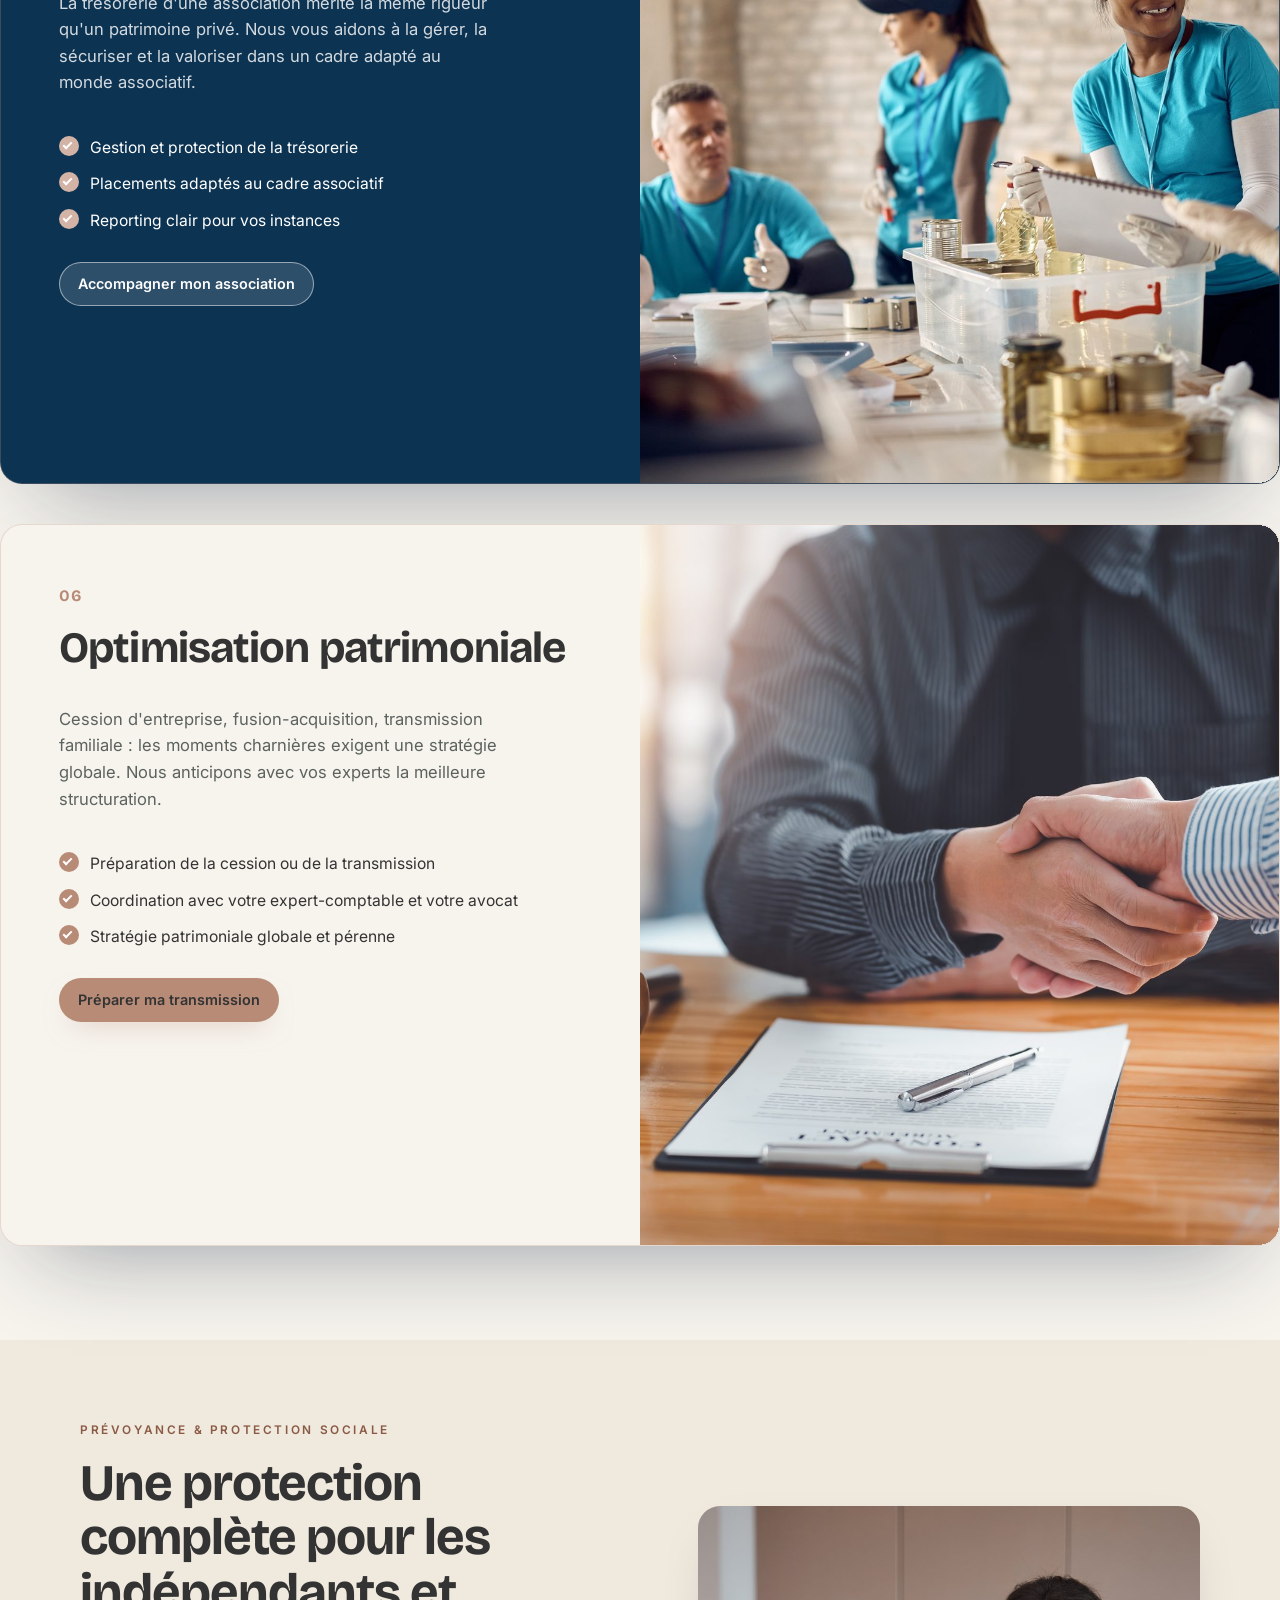
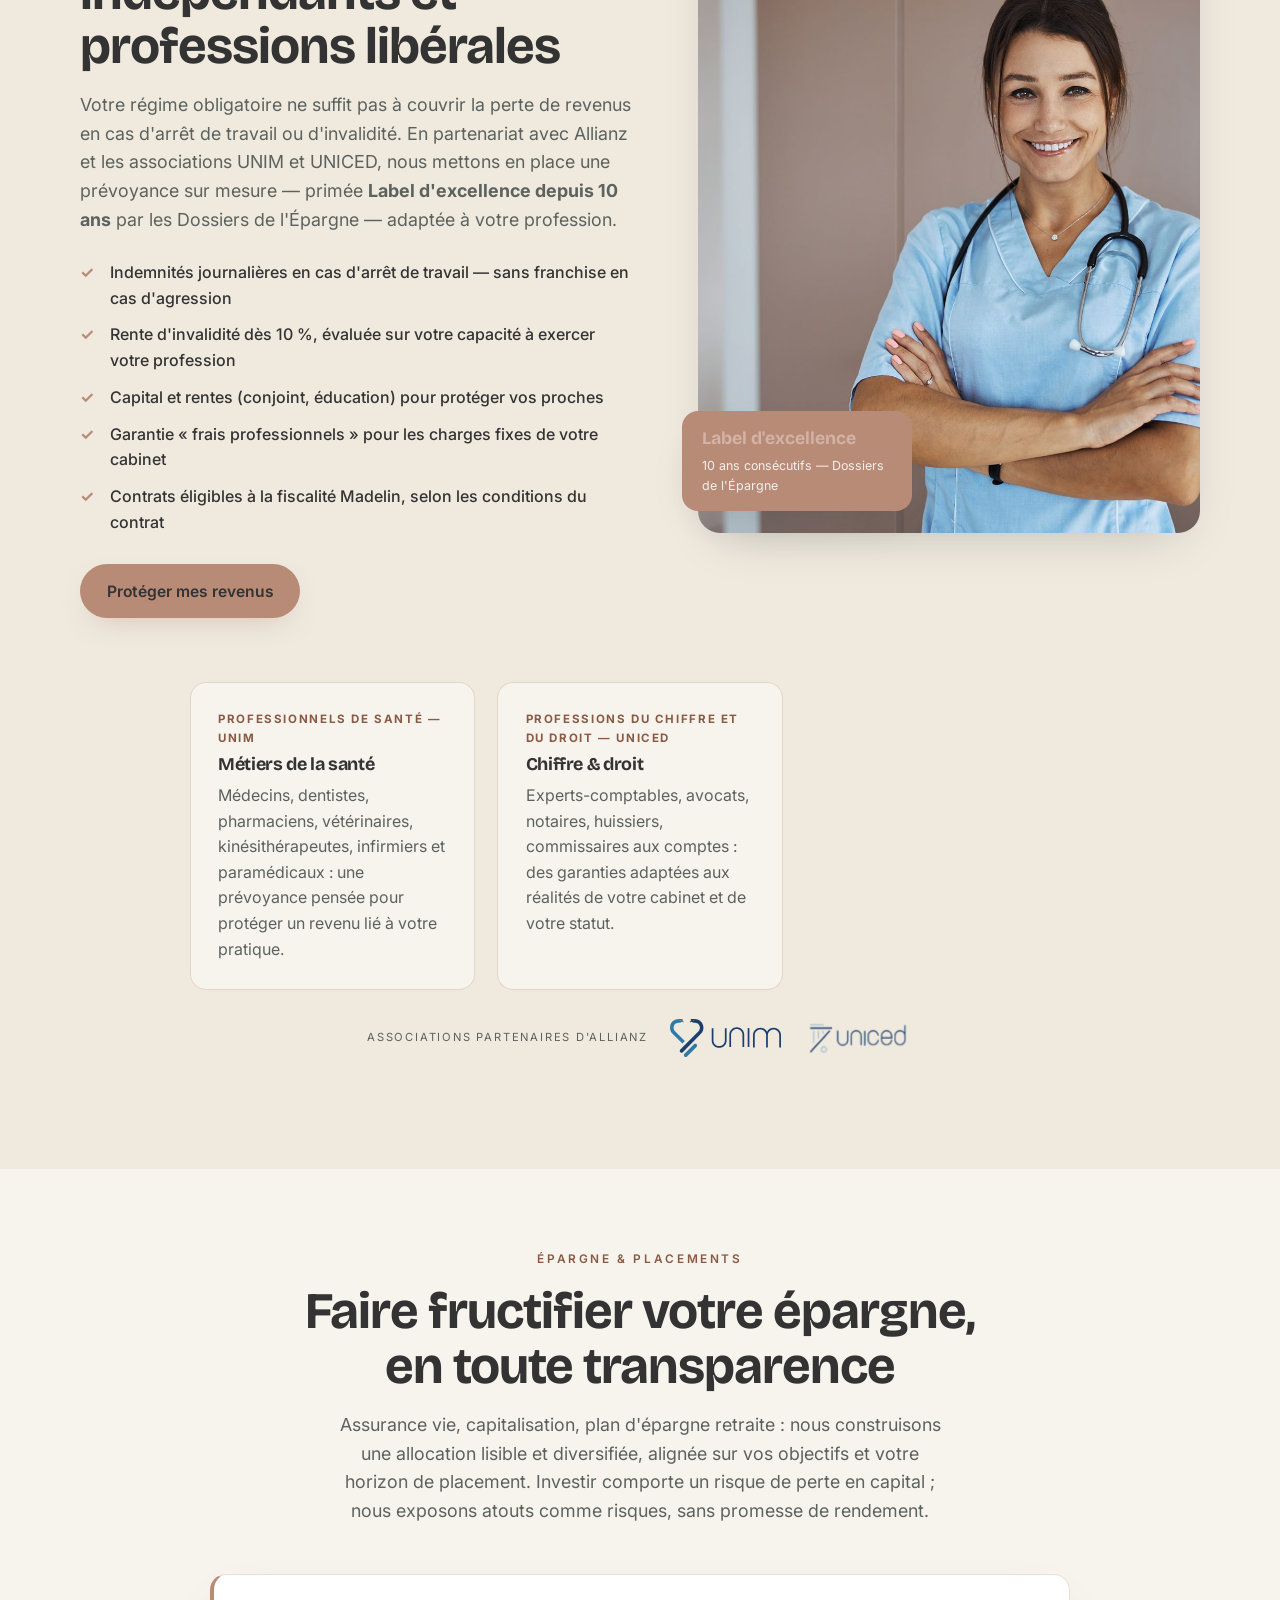
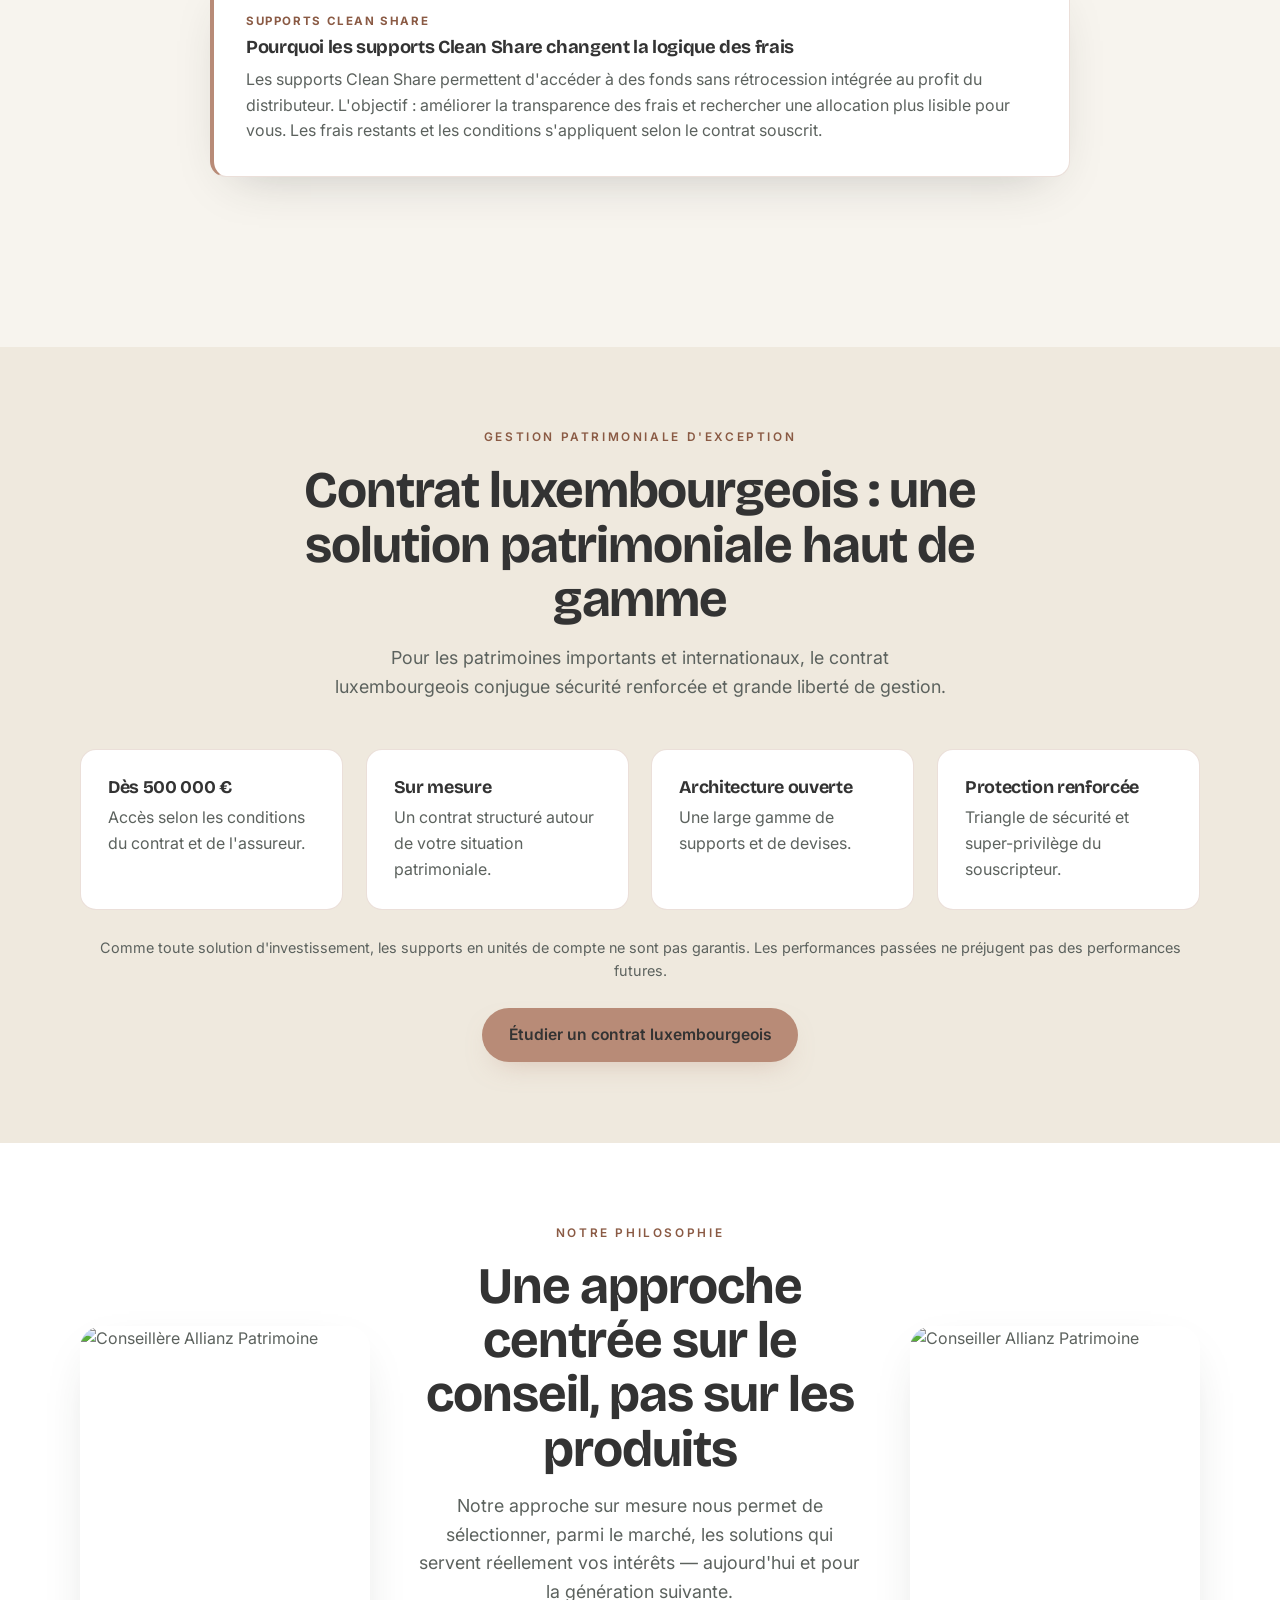
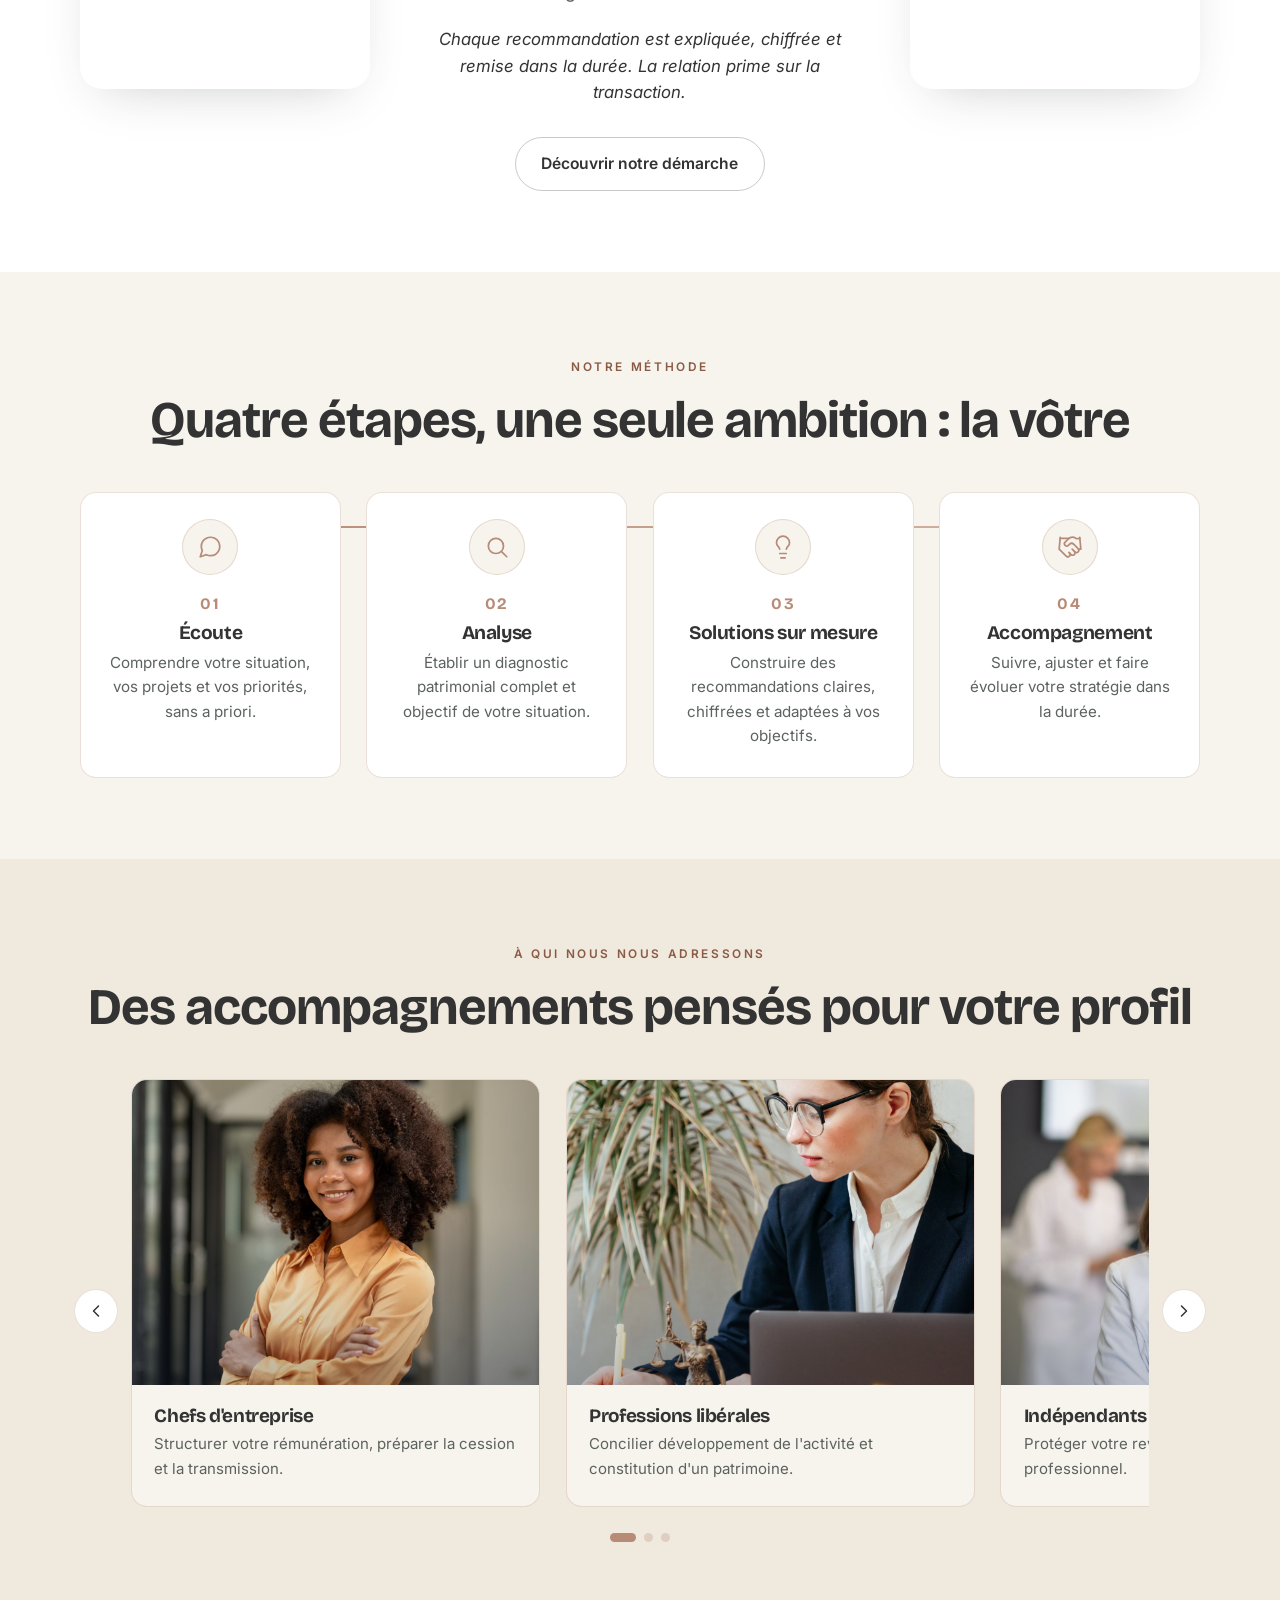
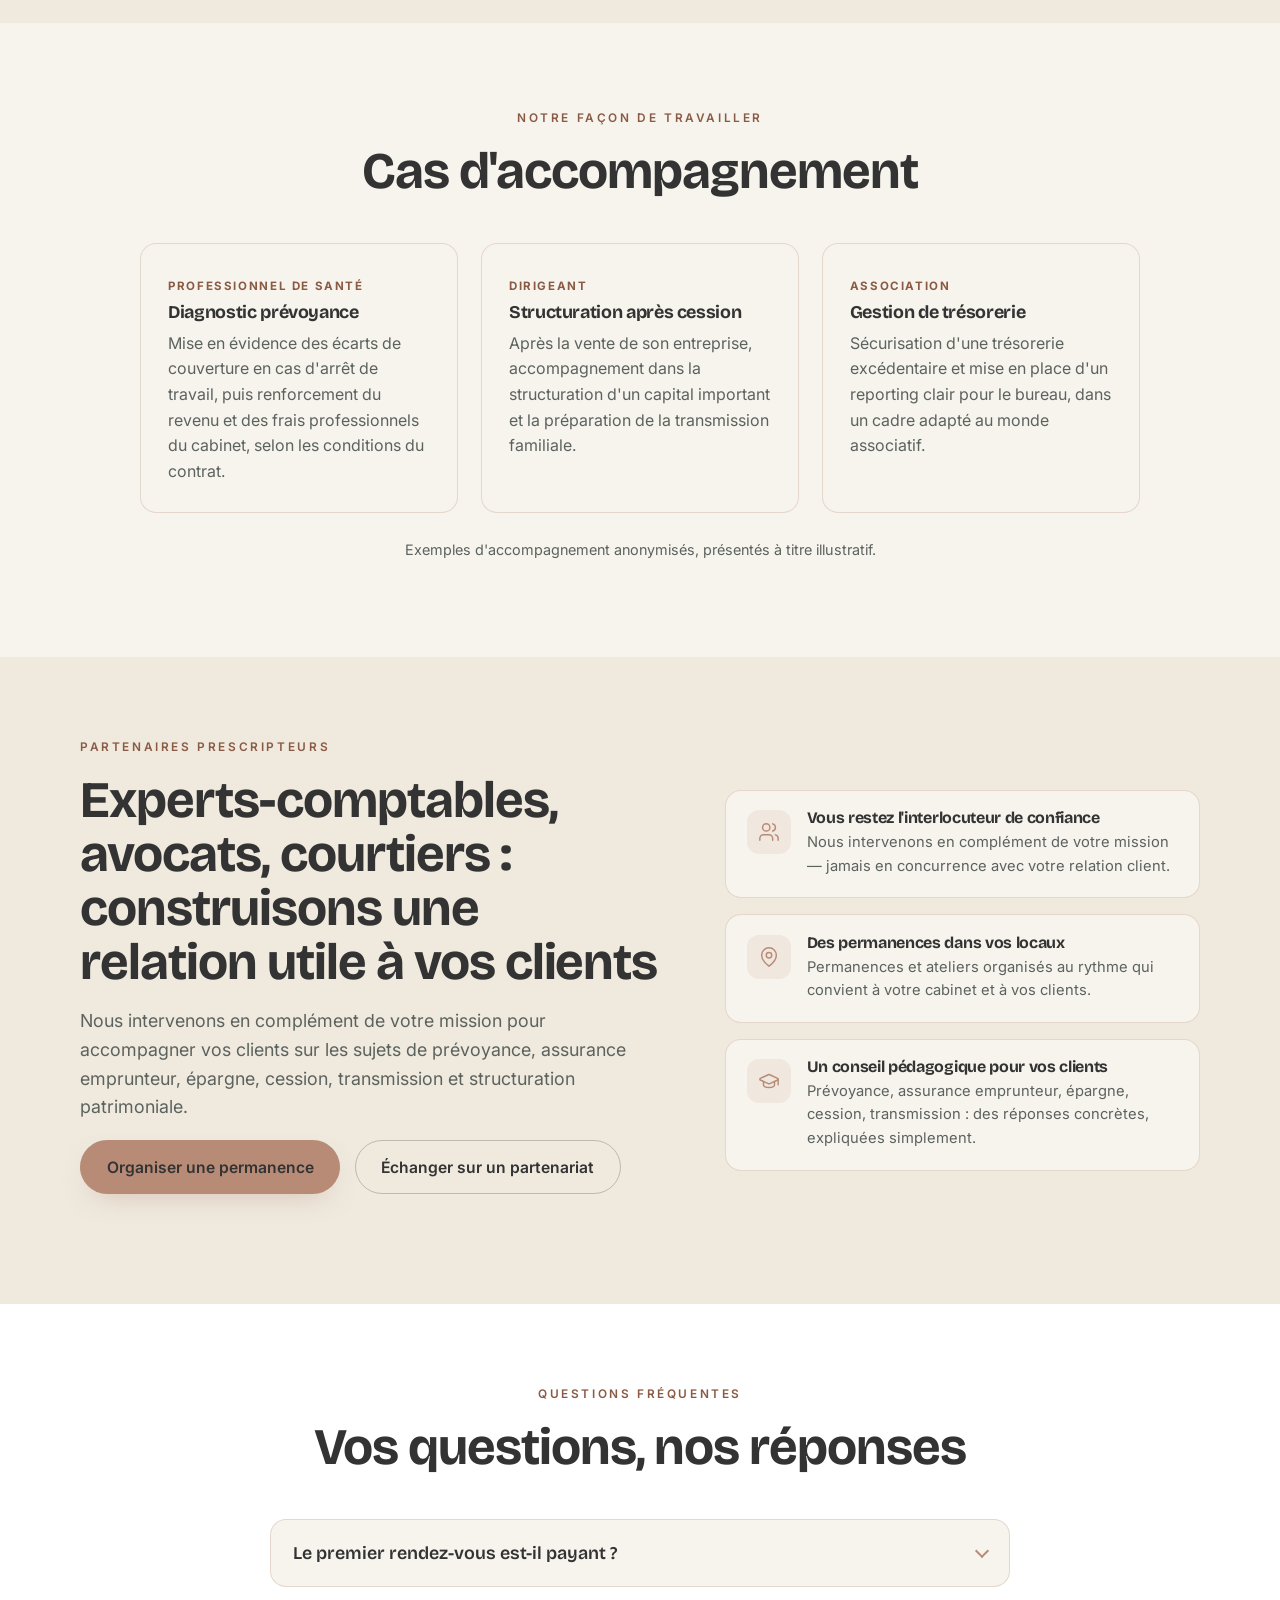
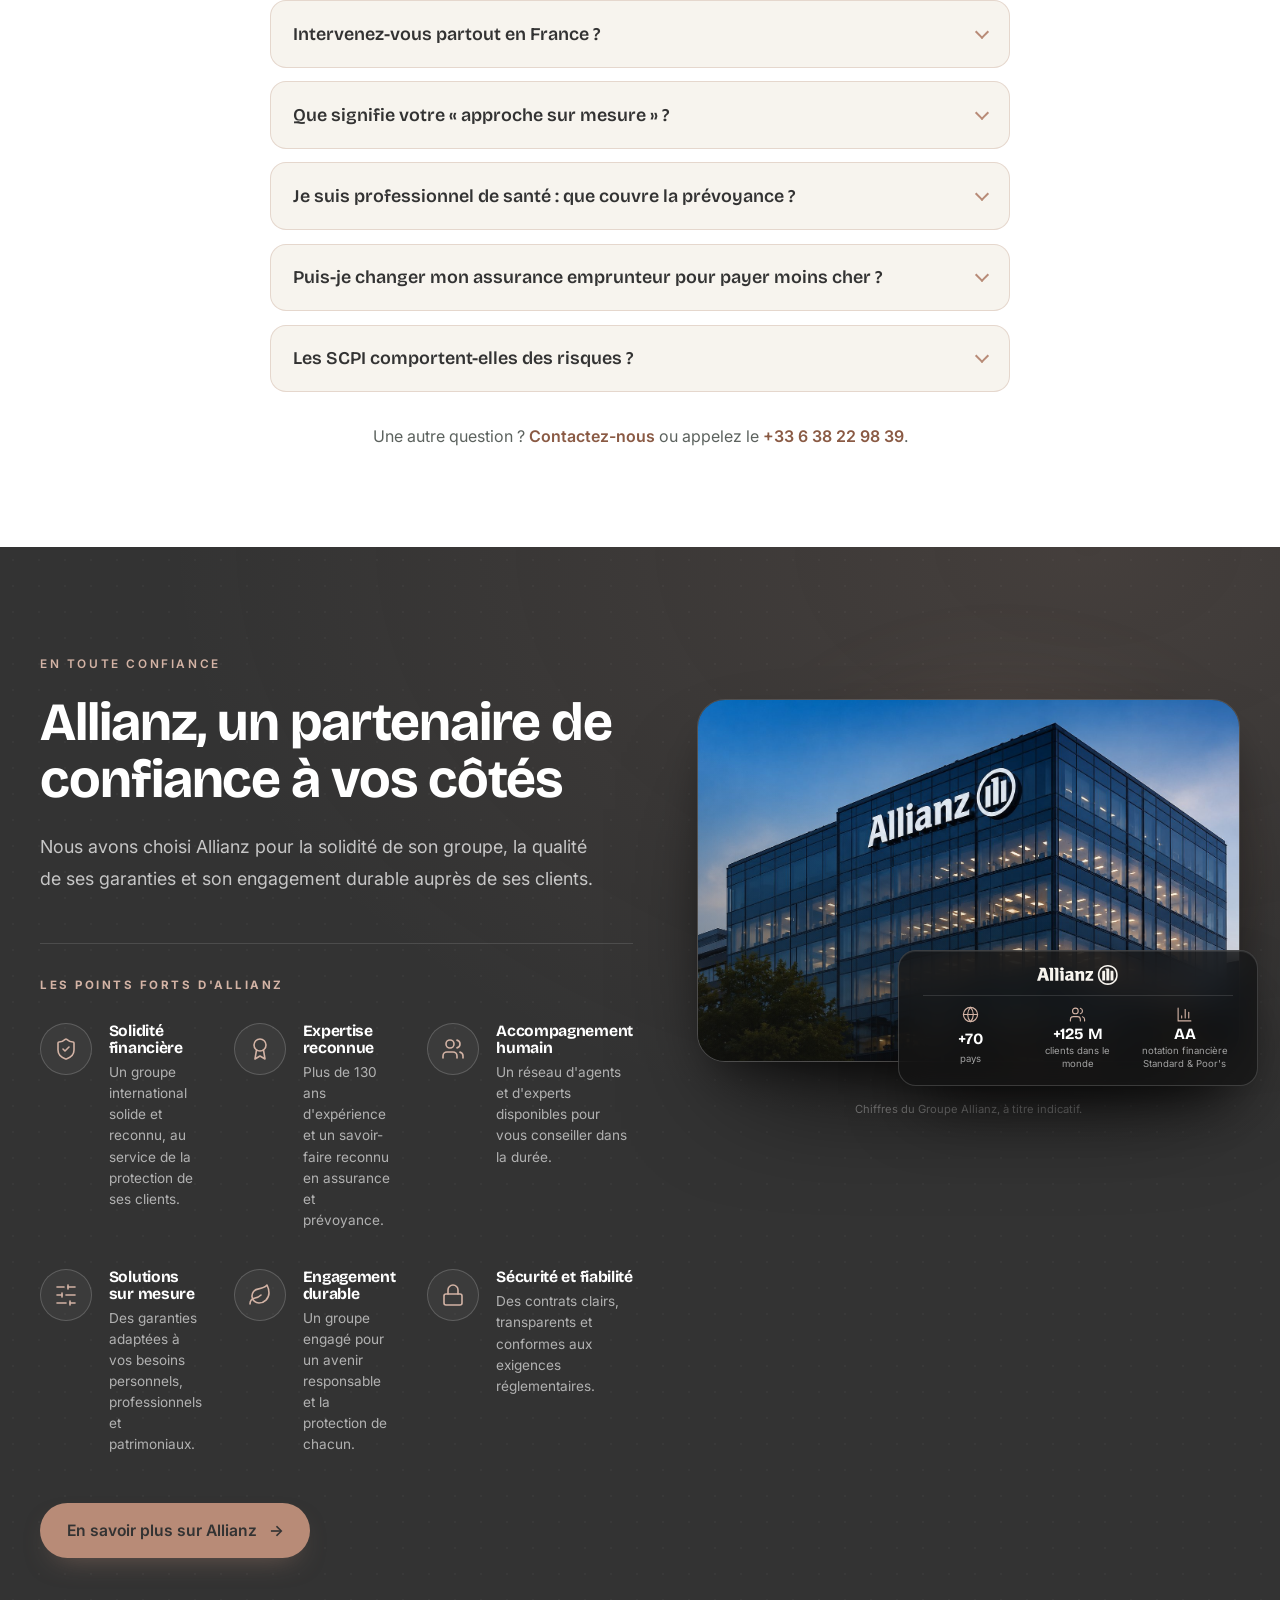
==== commit c738d301: "[v1.6.2] polish(allianz): equilibre 50/50 + visuel batiment Allianz immersif - Image client allianz-" ====
--- a/index.html
+++ b/index.html
@@ -11,7 +11,7 @@
   <link rel="preconnect" href="https://fonts.gstatic.com" crossorigin />
   <link href="https://fonts.googleapis.com/css2?family=Bricolage+Grotesque:opsz,wght@12..96,400;12..96,500;12..96,600;12..96,700;12..96,800&family=Inter:wght@400;500;600&display=swap" rel="stylesheet" />
 
-  <link rel="stylesheet" href="assets/css/style.css?v=32" />
+  <link rel="stylesheet" href="assets/css/style.css?v=33" />
 </head>
 <body>
 
@@ -870,7 +870,7 @@
         <div class="az-media reveal">
           <div class="az-visual">
           <div class="az-frame">
-            <img src="assets/img/hero-img.png" alt="Allianz, groupe international d'assurance" loading="lazy" width="800" height="600" />
+            <img src="assets/img/allianz-building.jpg" alt="Siège Allianz — un groupe international de référence" loading="lazy" width="1400" height="933" />
           </div>
           <div class="az-card">
             <img class="az-card-logo" src="assets/img/allianz-logo-creme.svg" alt="Allianz" width="112" height="28" loading="lazy" />
--- a/assets/css/style.css
+++ b/assets/css/style.css
@@ -1372,12 +1372,12 @@
   color: rgba(255,255,255,0.82);
   overflow: hidden;
 }
-.allianz-trust .container { max-width: 1320px; }   /* section plus large que le reste */
-.allianz-grid { display: grid; grid-template-columns: 1.1fr 0.9fr; gap: clamp(3rem, 6vw, 6rem); align-items: center; }
+.allianz-trust .container { max-width: 1400px; }   /* section plus large que le reste */
+.allianz-grid { display: grid; grid-template-columns: 1fr 1fr; gap: clamp(2.5rem, 5vw, 5rem); align-items: start; }
 .allianz-copy .eyebrow { margin-bottom: 1.3rem; }
 .allianz-copy .section-title {
-  color: #fff; max-width: 16ch;
-  font-size: clamp(2.2rem, 4.6vw, 3.7rem);
+  color: #fff; max-width: 22ch;          /* bloc plus large : 2-3 lignes au lieu de 4 */
+  font-size: clamp(2.1rem, 4.2vw, 3.4rem);
   margin-bottom: 1.4rem;
 }
 .allianz-copy .section-lead { color: rgba(255,255,255,0.72); line-height: 1.8; max-width: 52ch; }
@@ -1387,16 +1387,16 @@
   margin: 3rem 0 1.8rem; padding-top: 2rem;
   border-top: 1px solid rgba(255,255,255,0.12);
 }
-.az-features { display: grid; grid-template-columns: repeat(3, 1fr); gap: 2rem 1.9rem; margin-bottom: 2.8rem; }
-.az-feature { display: flex; gap: 1rem; align-items: flex-start; }
+.az-features { display: grid; grid-template-columns: repeat(3, 1fr); gap: 2.4rem 2rem; margin-bottom: 3rem; }
+.az-feature { display: flex; gap: 1.05rem; align-items: flex-start; }
 .az-ico {
-  flex: none; width: 48px; height: 48px; border-radius: 50%;
+  flex: none; width: 52px; height: 52px; border-radius: 50%;
   display: grid; place-items: center;
   border: 1px solid rgba(255,255,255,0.18); color: var(--or-clair);
   background: rgba(255,255,255,0.04);
   transition: transform 0.25s ease, border-color 0.25s ease, background 0.25s ease;
 }
-.az-ico svg { width: 22px; height: 22px; }
+.az-ico svg { width: 24px; height: 24px; }
 .az-feature h3 { font-size: 0.98rem; color: #fff; margin: 0 0 0.35rem; transition: color 0.25s ease; }
 .az-feature p { font-size: 0.85rem; margin: 0; color: rgba(255,255,255,0.62); line-height: 1.55; }
 .az-feature:hover .az-ico { transform: translateY(-3px); border-color: var(--or-clair); background: rgba(184,139,119,0.14); }
@@ -1404,39 +1404,39 @@
 /* CTA : flèche qui glisse au survol */
 .allianz-copy .btn .arr { display: inline-block; transition: transform 0.25s ease; }
 .allianz-copy .btn:hover .arr { transform: translateX(5px); }
-/* Colonne visuelle : halo lumineux + image paysage + carte compacte débordante */
-.az-media { position: relative; }
+/* Colonne visuelle : halo lumineux + image paysage immersive + carte débordante */
+.az-media { position: relative; margin-top: 2.8rem; }   /* aligne le haut du visuel sur le H2 */
 .az-media::before {
-  content: ""; position: absolute; inset: -12% -10%;
-  background: radial-gradient(55% 55% at 55% 45%, rgba(184,139,119,0.22), transparent 70%);
-  filter: blur(34px); z-index: 0; pointer-events: none;
+  content: ""; position: absolute; inset: -14% -12%;
+  background: radial-gradient(58% 58% at 55% 42%, rgba(184,139,119,0.26), transparent 70%);
+  filter: blur(38px); z-index: 0; pointer-events: none;
 }
 .az-visual { position: relative; z-index: 1; }
 .az-frame { position: relative; border-radius: 28px; overflow: hidden;
-  border: 1px solid rgba(255,255,255,0.1);
-  box-shadow: 0 40px 90px -40px rgba(0,0,0,0.85);
-}
-.az-frame > img { width: 100%; height: auto; display: block; aspect-ratio: 4 / 3; object-fit: cover; object-position: 68% center; }
+  border: 1px solid rgba(255,255,255,0.12);
+  box-shadow: 0 24px 50px -20px rgba(0,0,0,0.6), 0 60px 120px -50px rgba(0,0,0,0.9);
+}
+.az-frame > img { width: 100%; height: auto; display: block; aspect-ratio: 3 / 2; object-fit: cover; object-position: center; }
 /* voile dégradé pour fondre l'image dans le fond sombre */
 .az-frame::after {
   content: ""; position: absolute; inset: 0;
-  background: linear-gradient(205deg, transparent 42%, rgba(26,26,26,0.55) 100%);
+  background: linear-gradient(205deg, transparent 48%, rgba(26,26,26,0.5) 100%);
   pointer-events: none;
 }
 .az-card {
-  position: absolute; right: -0.9rem; bottom: -1.3rem; z-index: 2;
-  width: min(72%, 300px);
-  background: rgba(22,22,22,0.78);
-  -webkit-backdrop-filter: blur(14px); backdrop-filter: blur(14px);
+  position: absolute; right: -1.1rem; bottom: -1.5rem; z-index: 2;
+  width: min(82%, 360px);
+  background: rgba(20,20,20,0.78);
+  -webkit-backdrop-filter: blur(16px); backdrop-filter: blur(16px);
   border: 1px solid rgba(255,255,255,0.16);
-  border-radius: 18px; padding: 0.95rem 1rem 1.05rem;
+  border-radius: 18px; padding: 0.85rem 1.5rem 0.95rem;
   text-align: center;
-  box-shadow: 0 26px 60px -22px rgba(0,0,0,0.75);
-}
-.az-card-logo { height: 22px; width: auto; margin: 0 auto 0.7rem; display: block; }
+  box-shadow: inset 0 1px 0 rgba(255,255,255,0.08), 0 32px 70px -24px rgba(0,0,0,0.85);
+}
+.az-card-logo { height: 20px; width: auto; margin: 0 auto 0.6rem; display: block; }
 .az-card-stats {
-  display: grid; grid-template-columns: repeat(3, 1fr); gap: 0.55rem;
-  border-top: 1px solid rgba(255,255,255,0.12); padding-top: 0.75rem;
+  display: grid; grid-template-columns: repeat(3, 1fr); gap: 0.7rem;
+  border-top: 1px solid rgba(255,255,255,0.12); padding-top: 0.65rem;
 }
 .az-stat { display: grid; gap: 0.15rem; justify-items: center; }
 .az-stat svg { width: 17px; height: 17px; color: var(--or-clair); }
@@ -1446,7 +1446,7 @@
 @media (max-width: 1080px) { .az-features { grid-template-columns: repeat(2, 1fr); } }
 @media (max-width: 900px) {
   .allianz-grid { grid-template-columns: 1fr; }
-  .az-media { max-width: 560px; margin-inline: auto; width: 100%; }
+  .az-media { max-width: 560px; margin-inline: auto; width: 100%; margin-top: 0; }
 }
 @media (max-width: 560px) {
   .az-features { grid-template-columns: 1fr; gap: 1.5rem; }
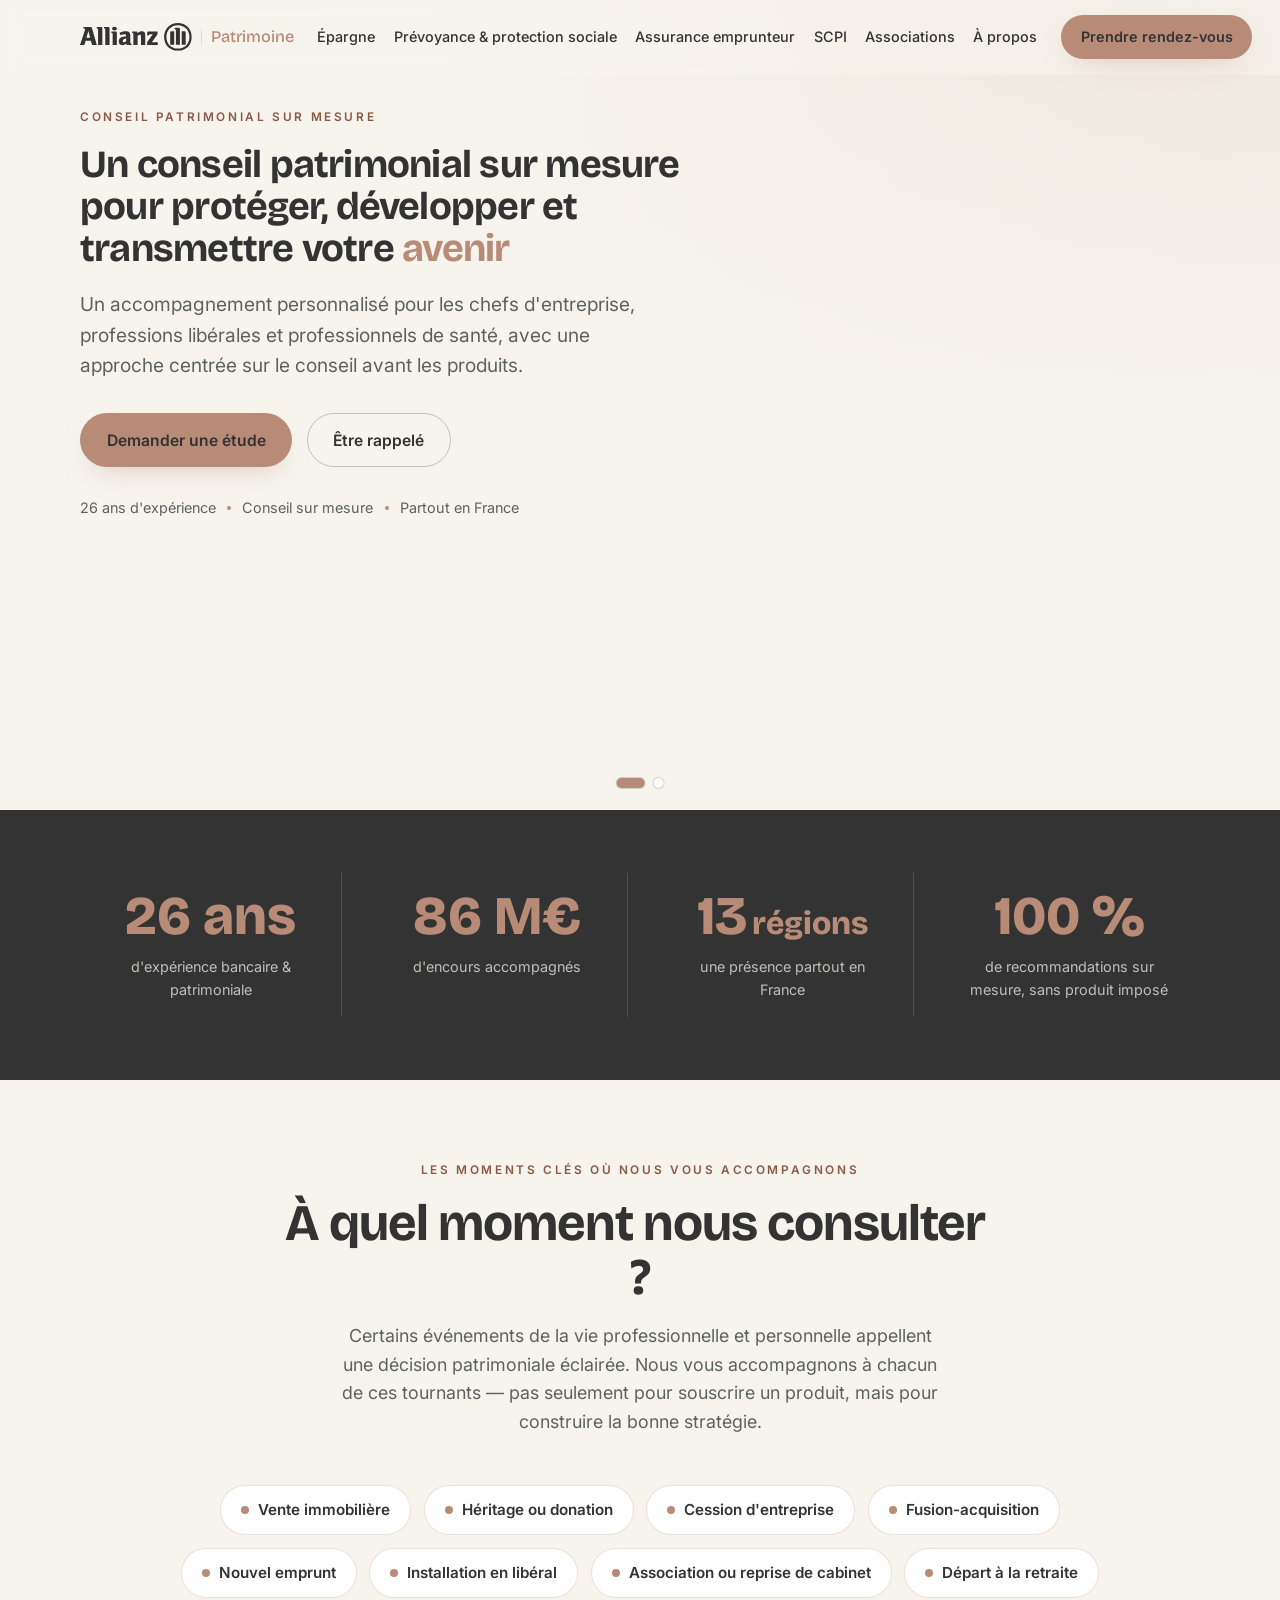
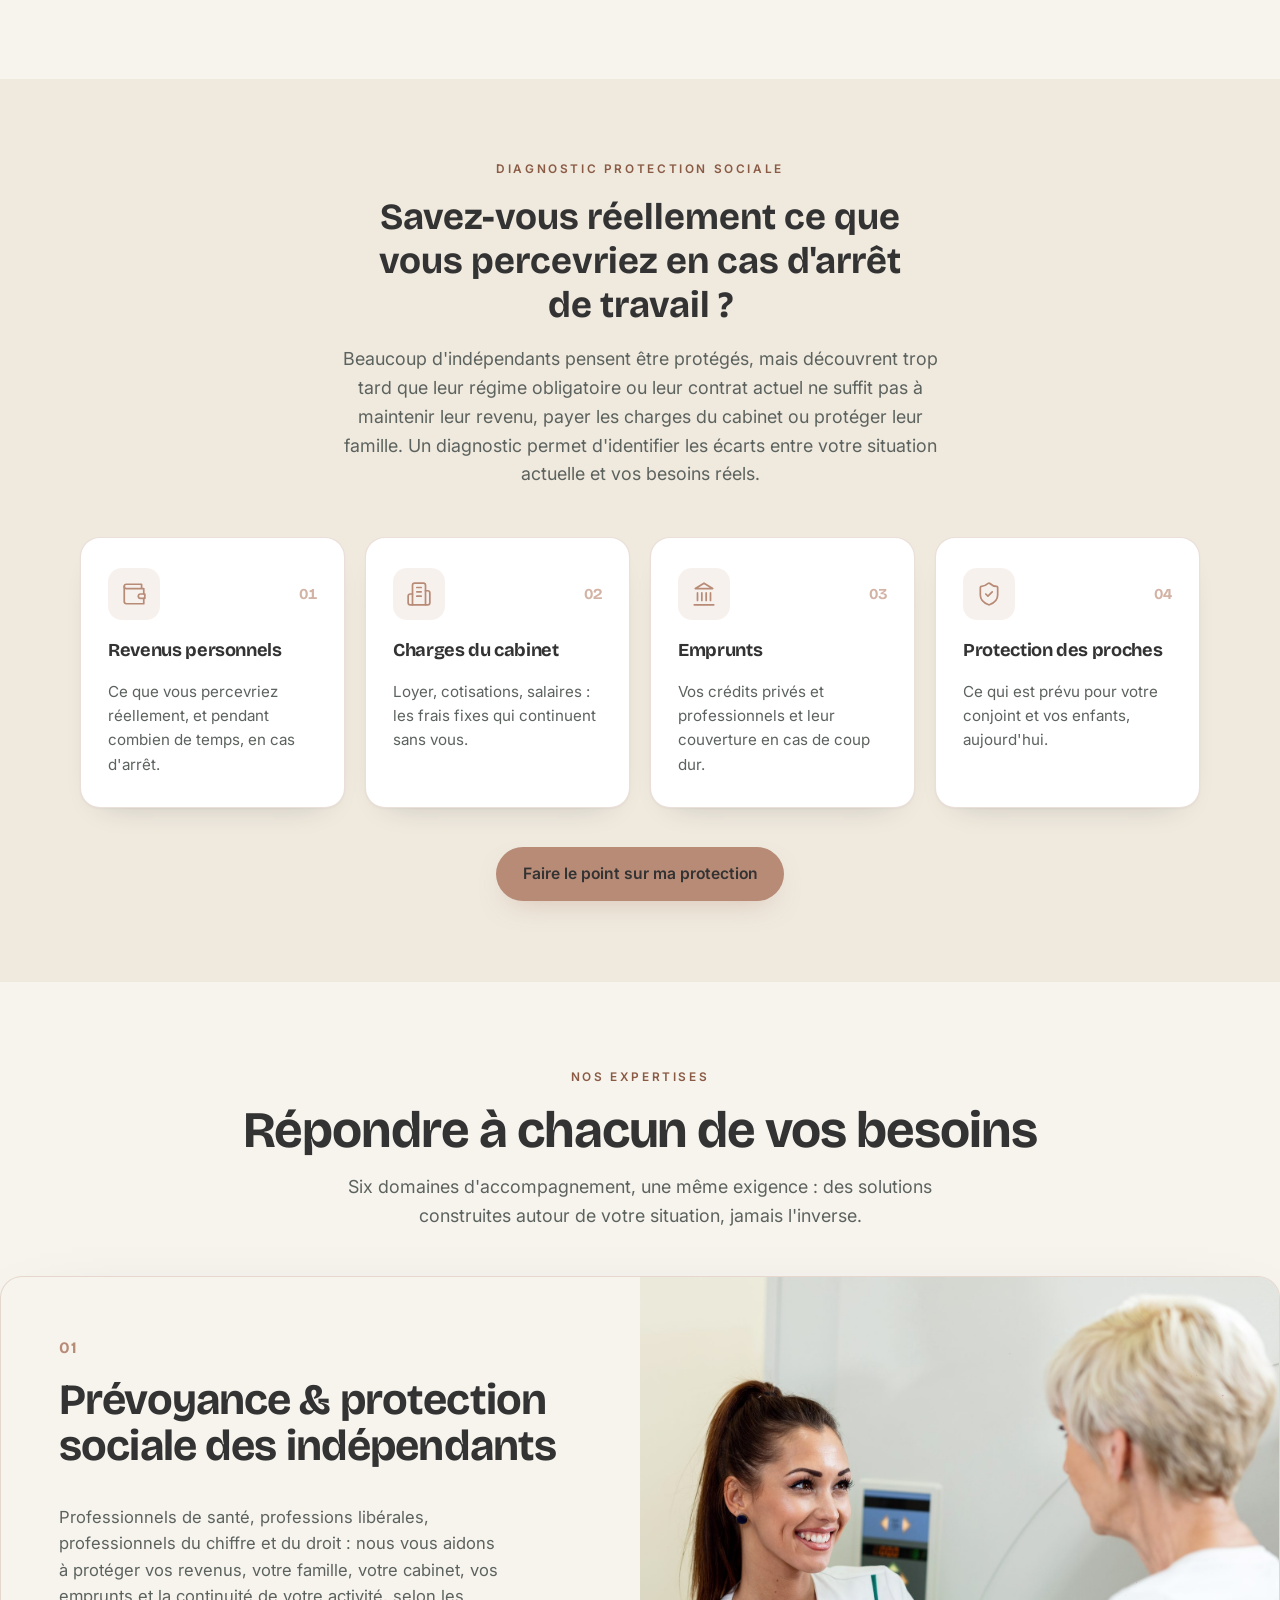
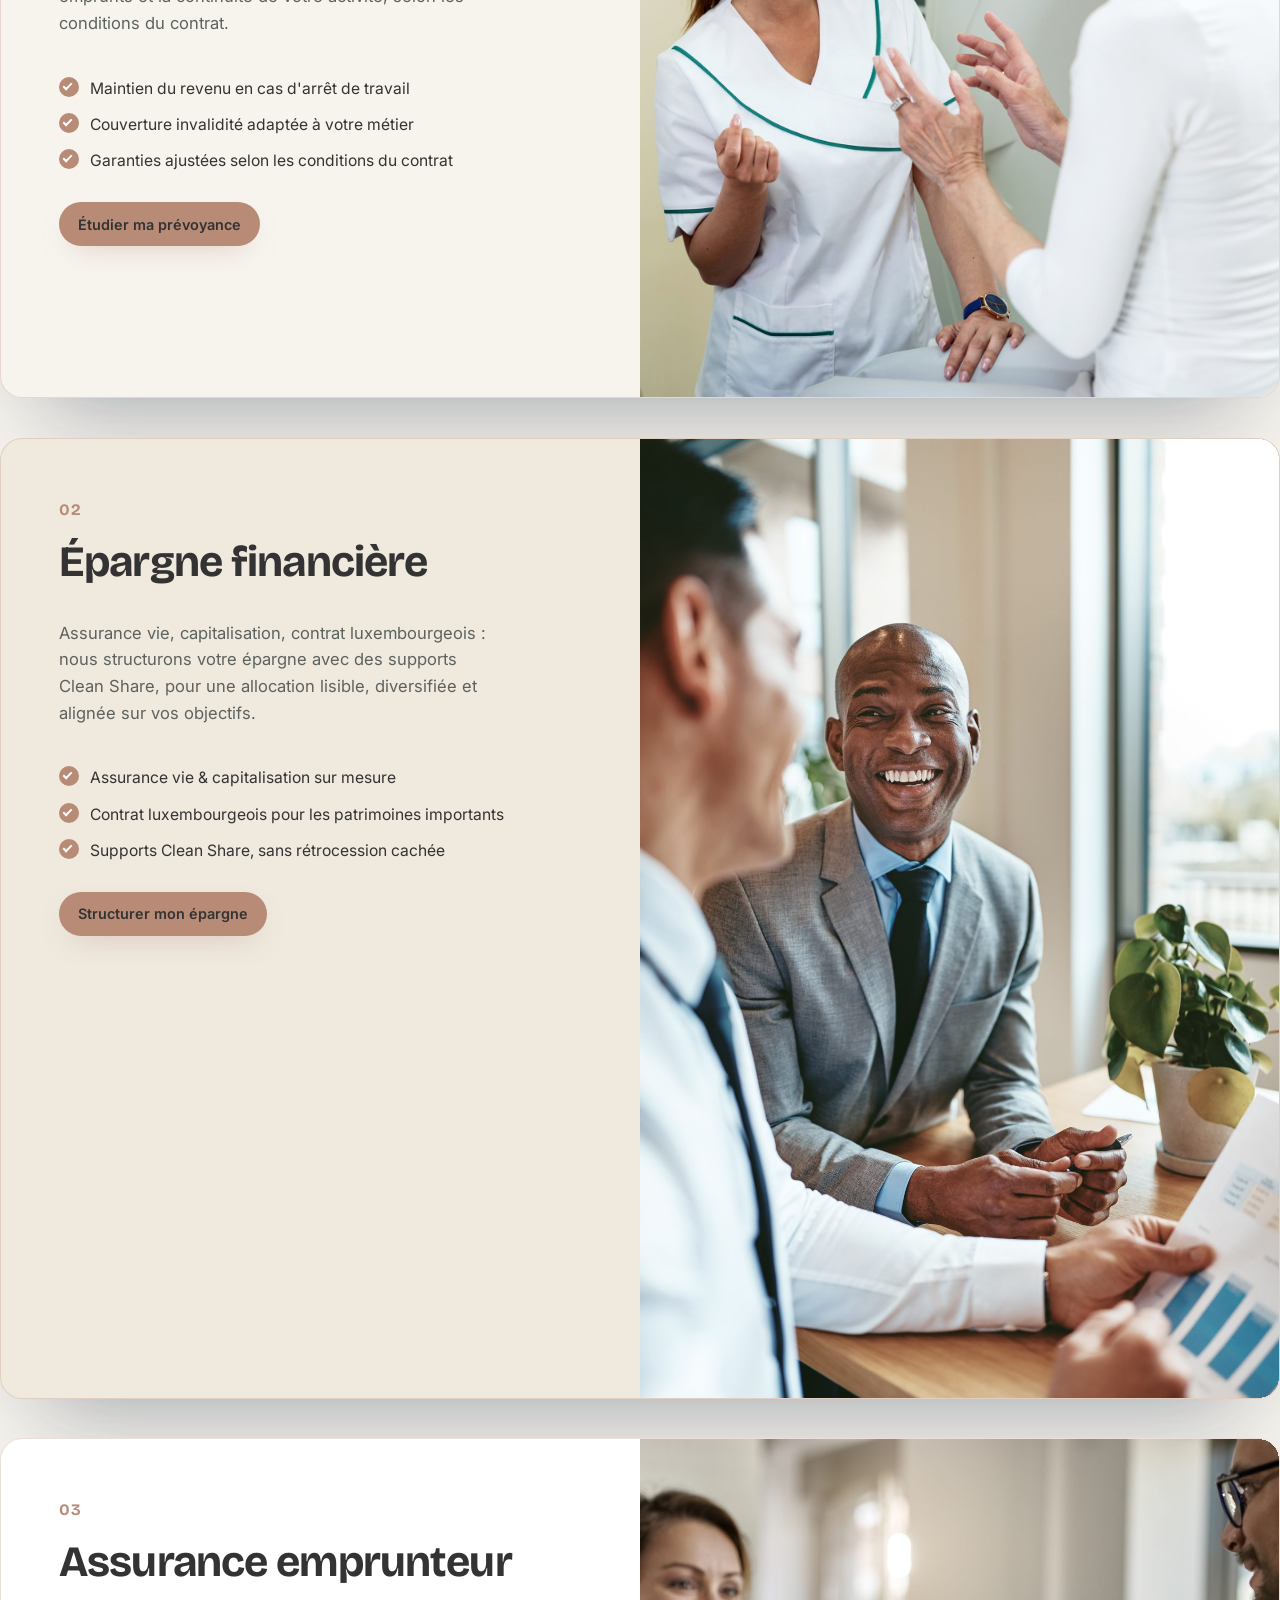
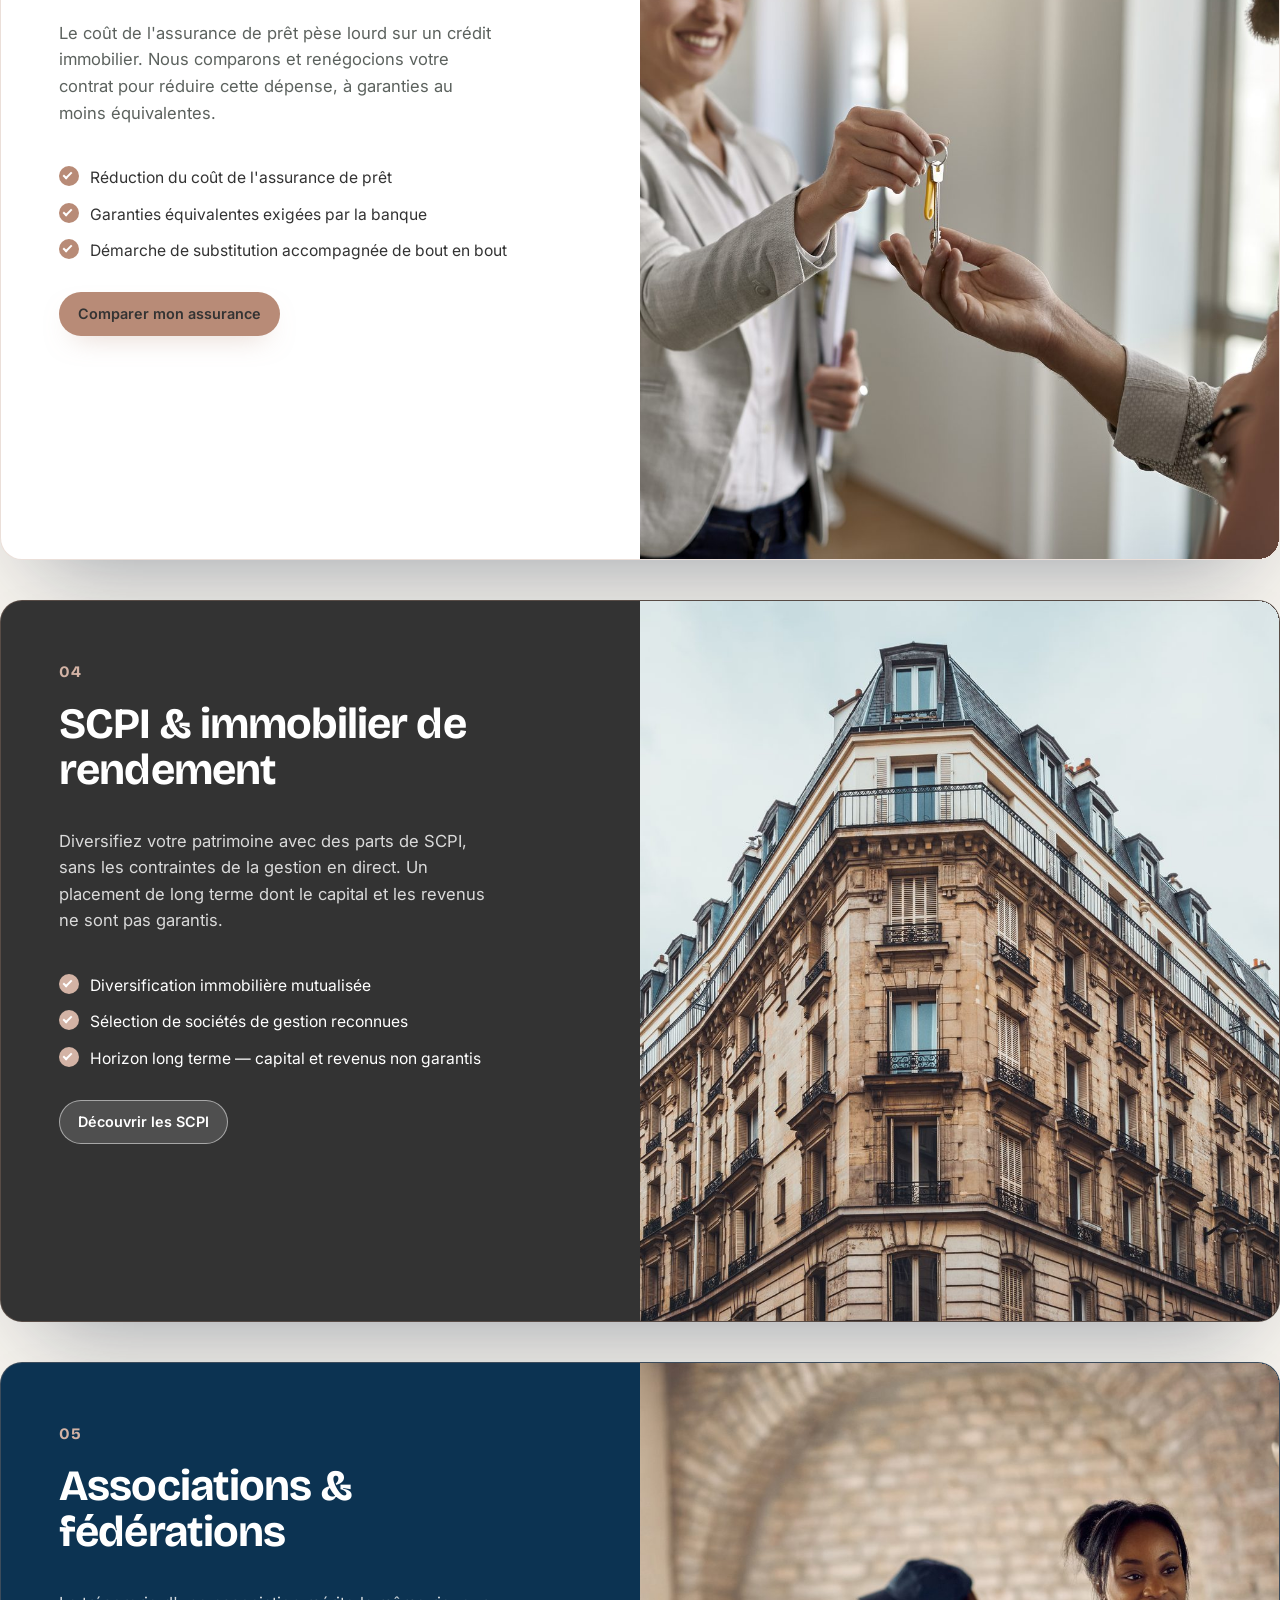
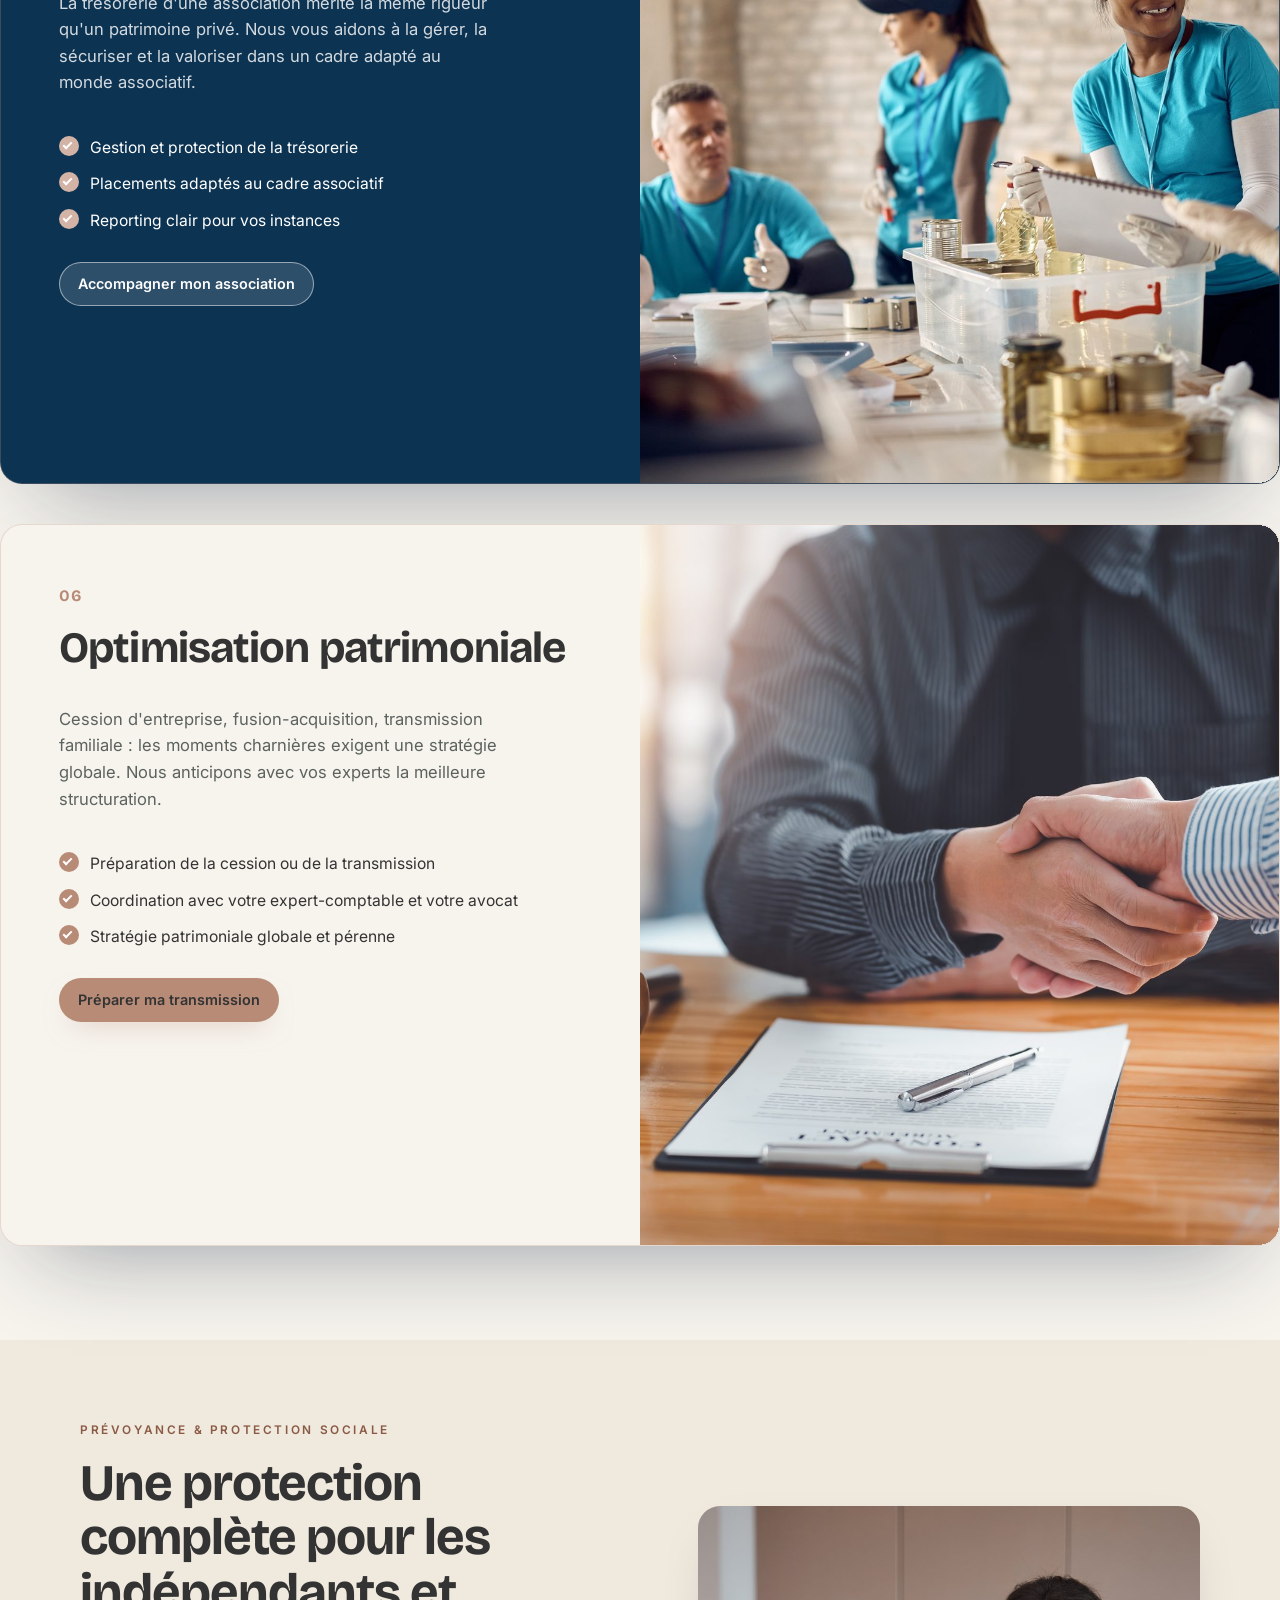
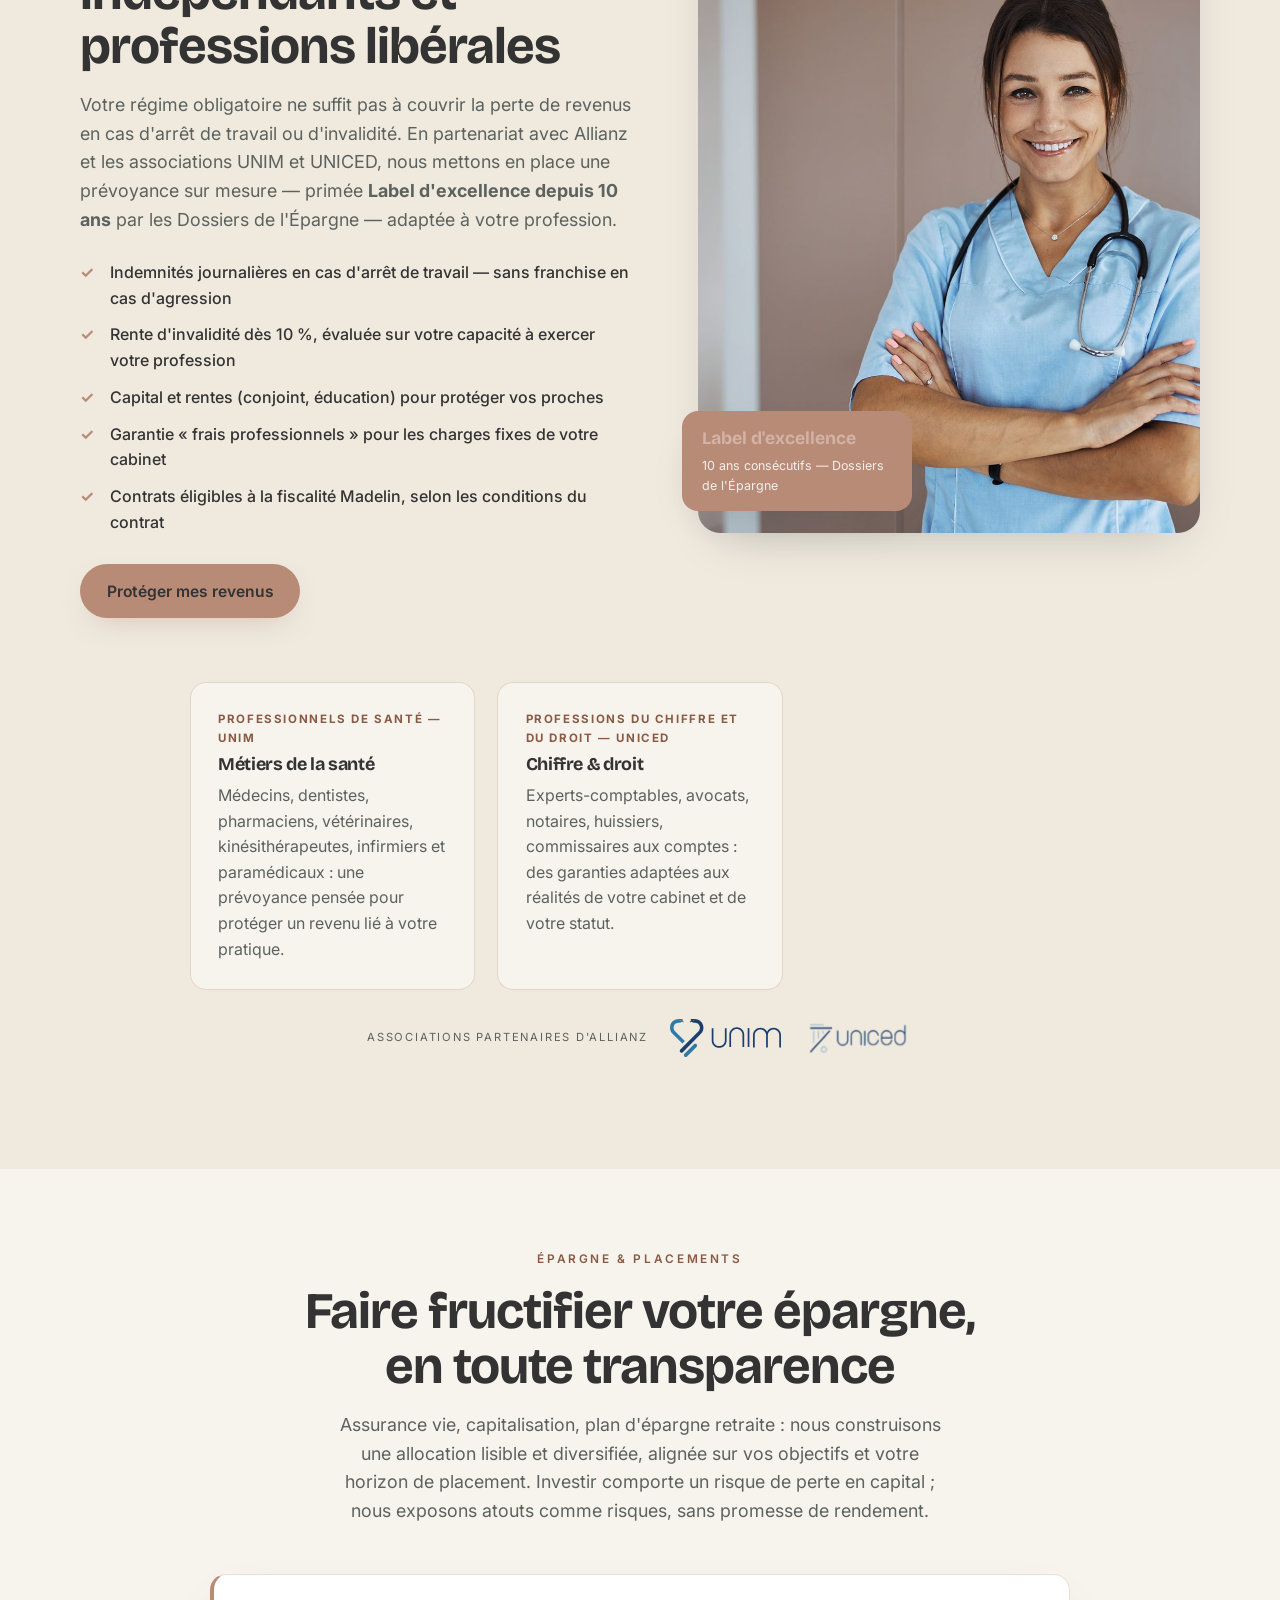
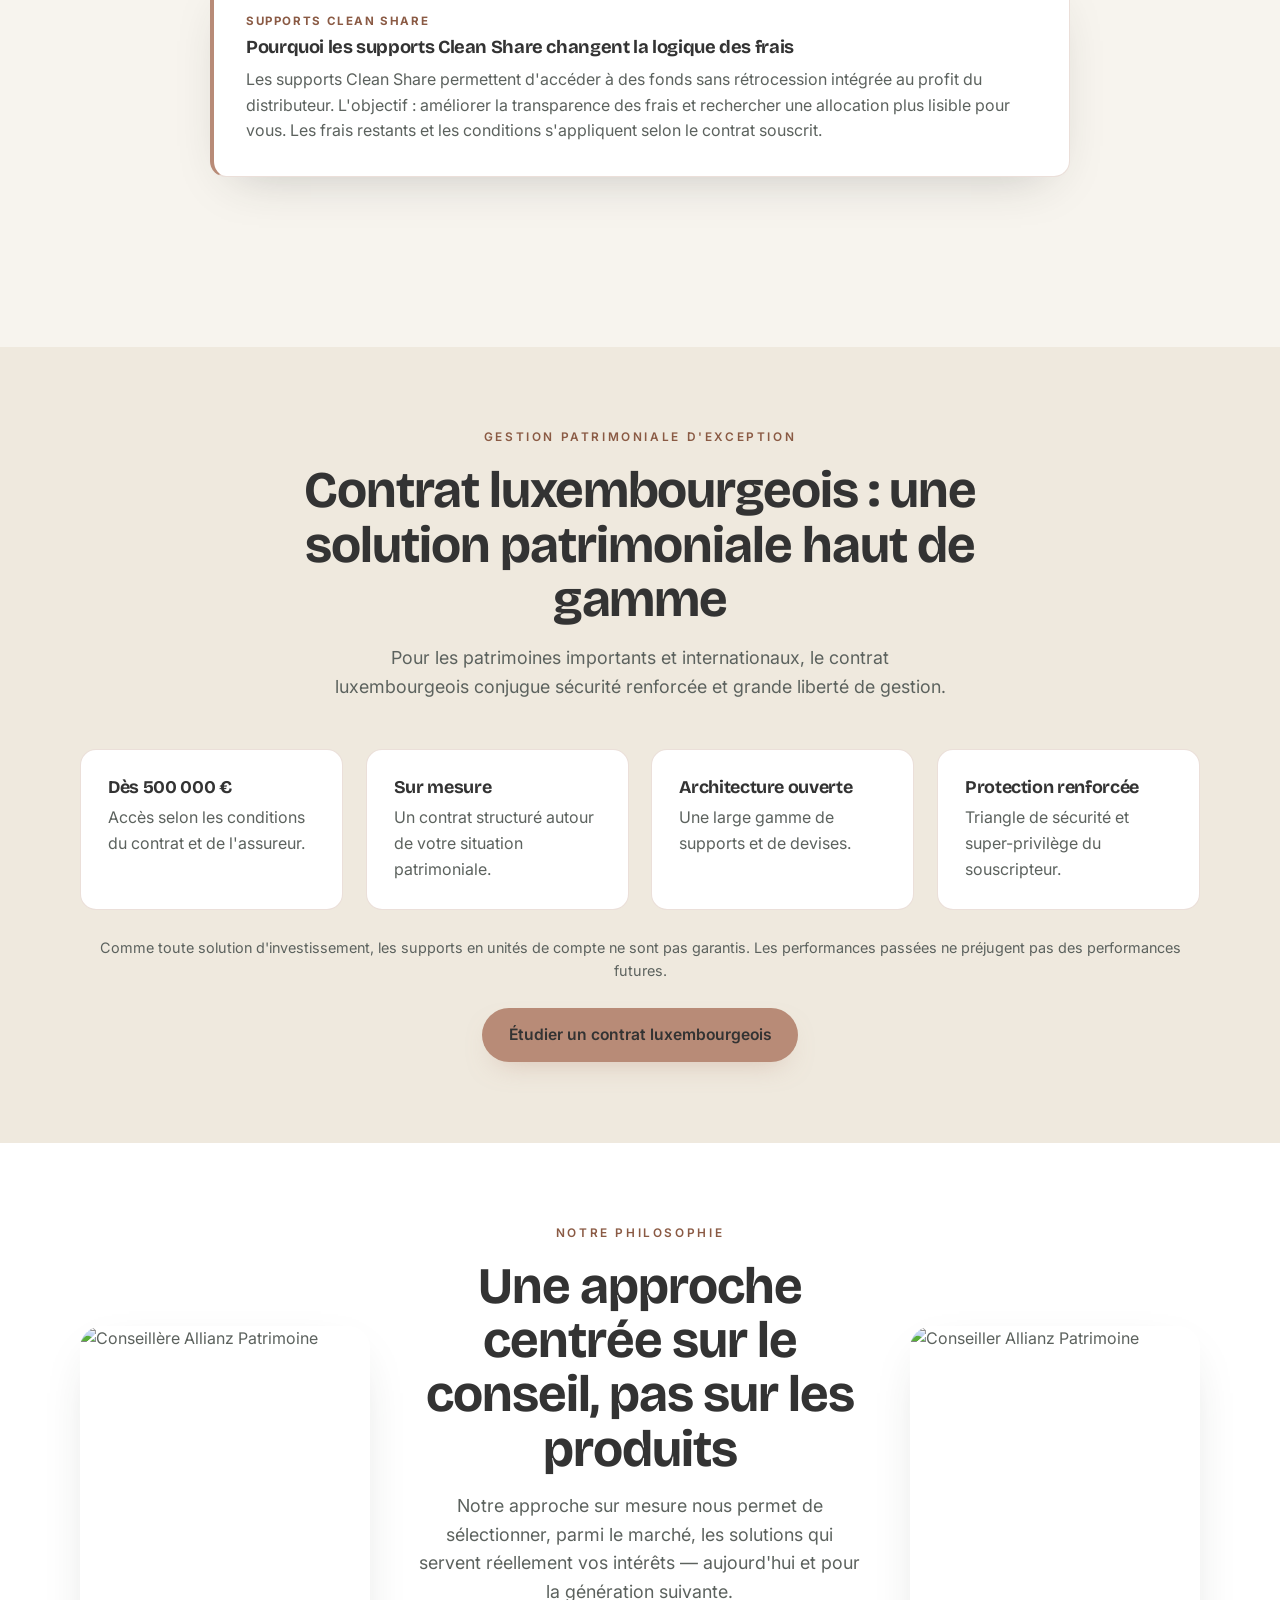
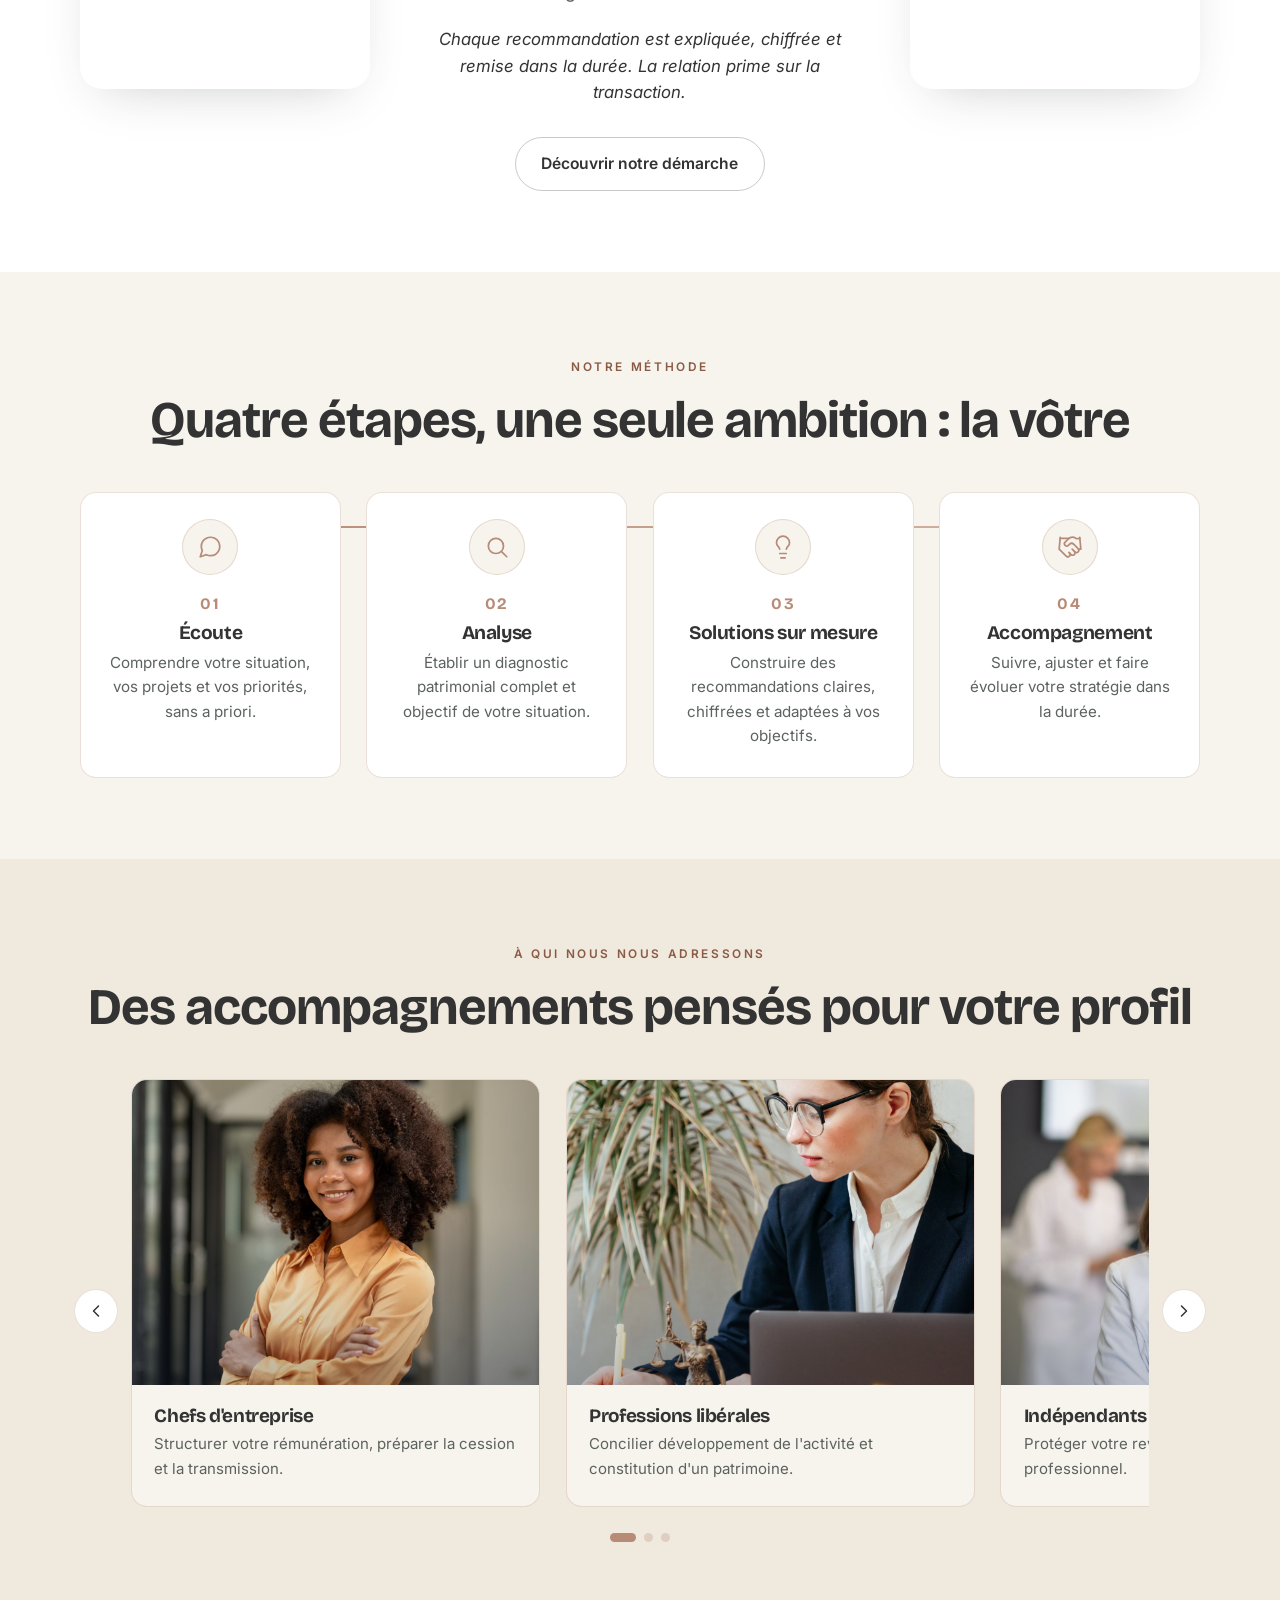
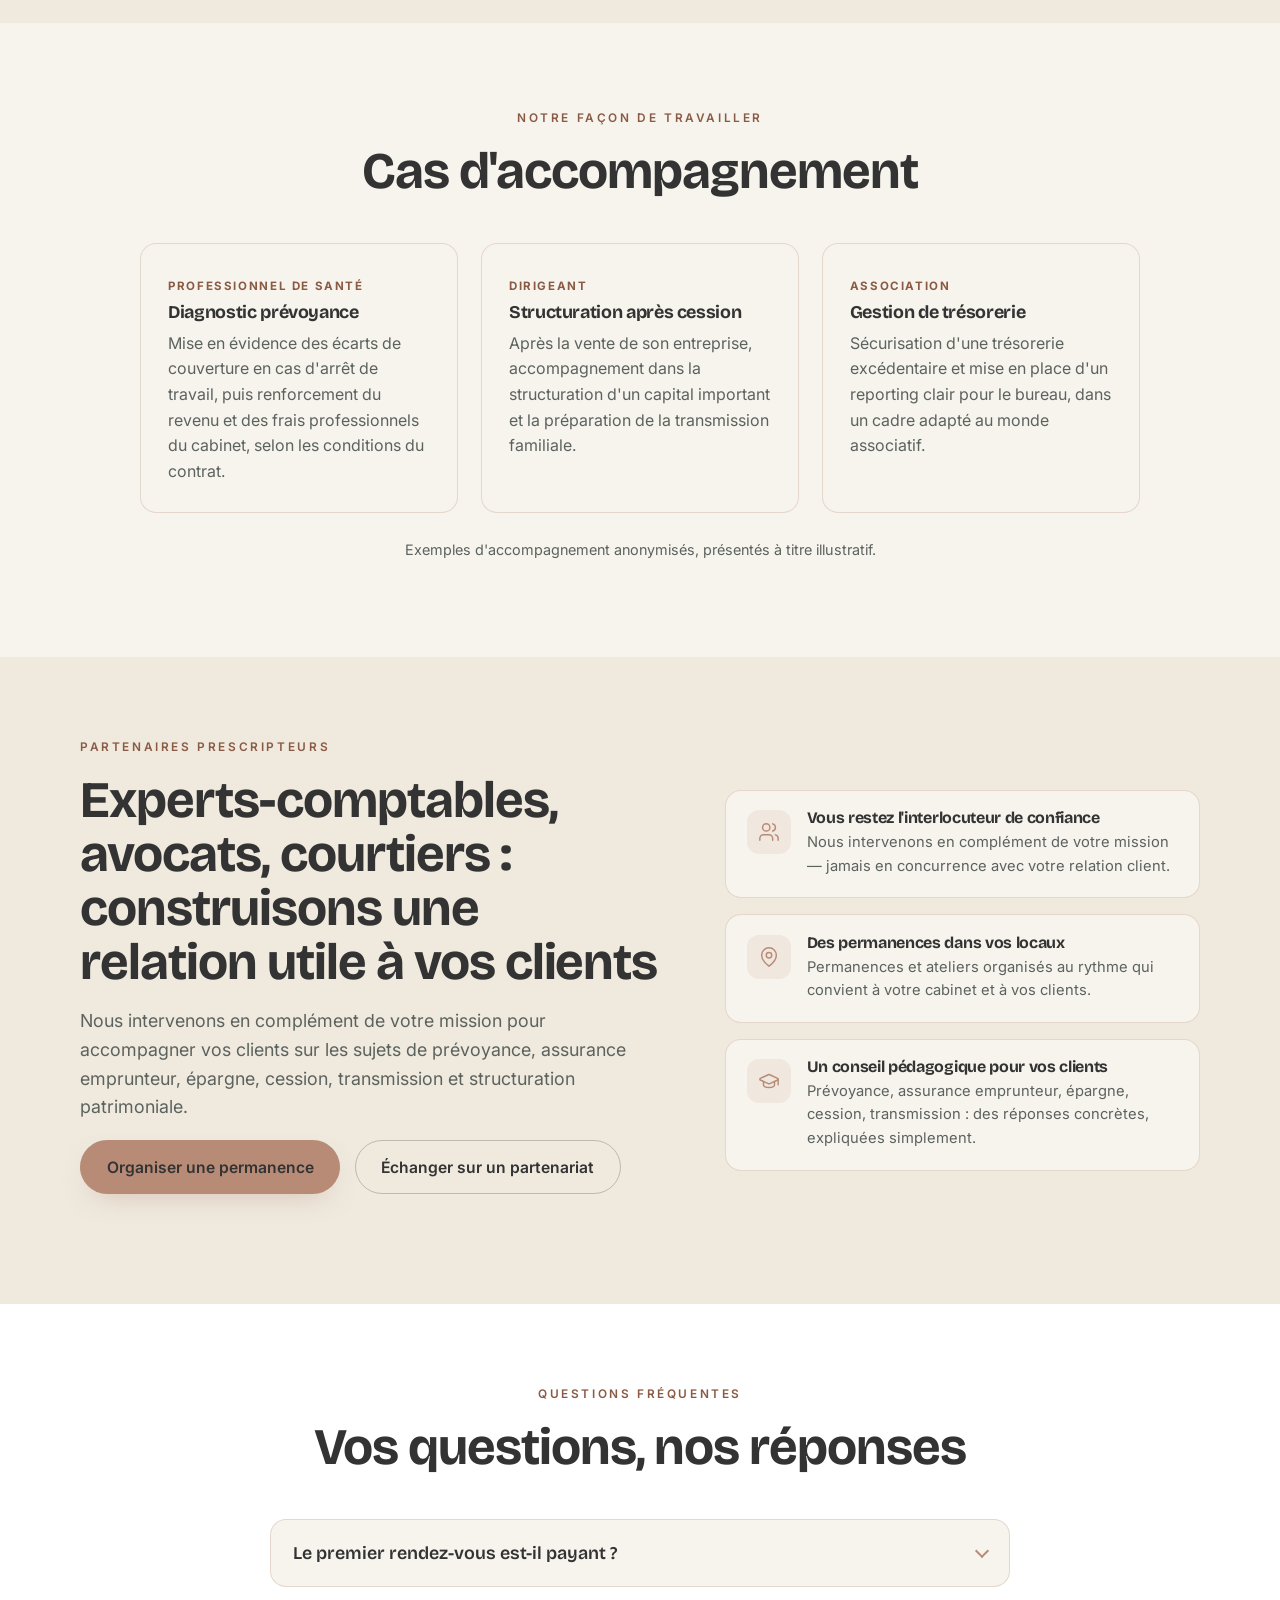
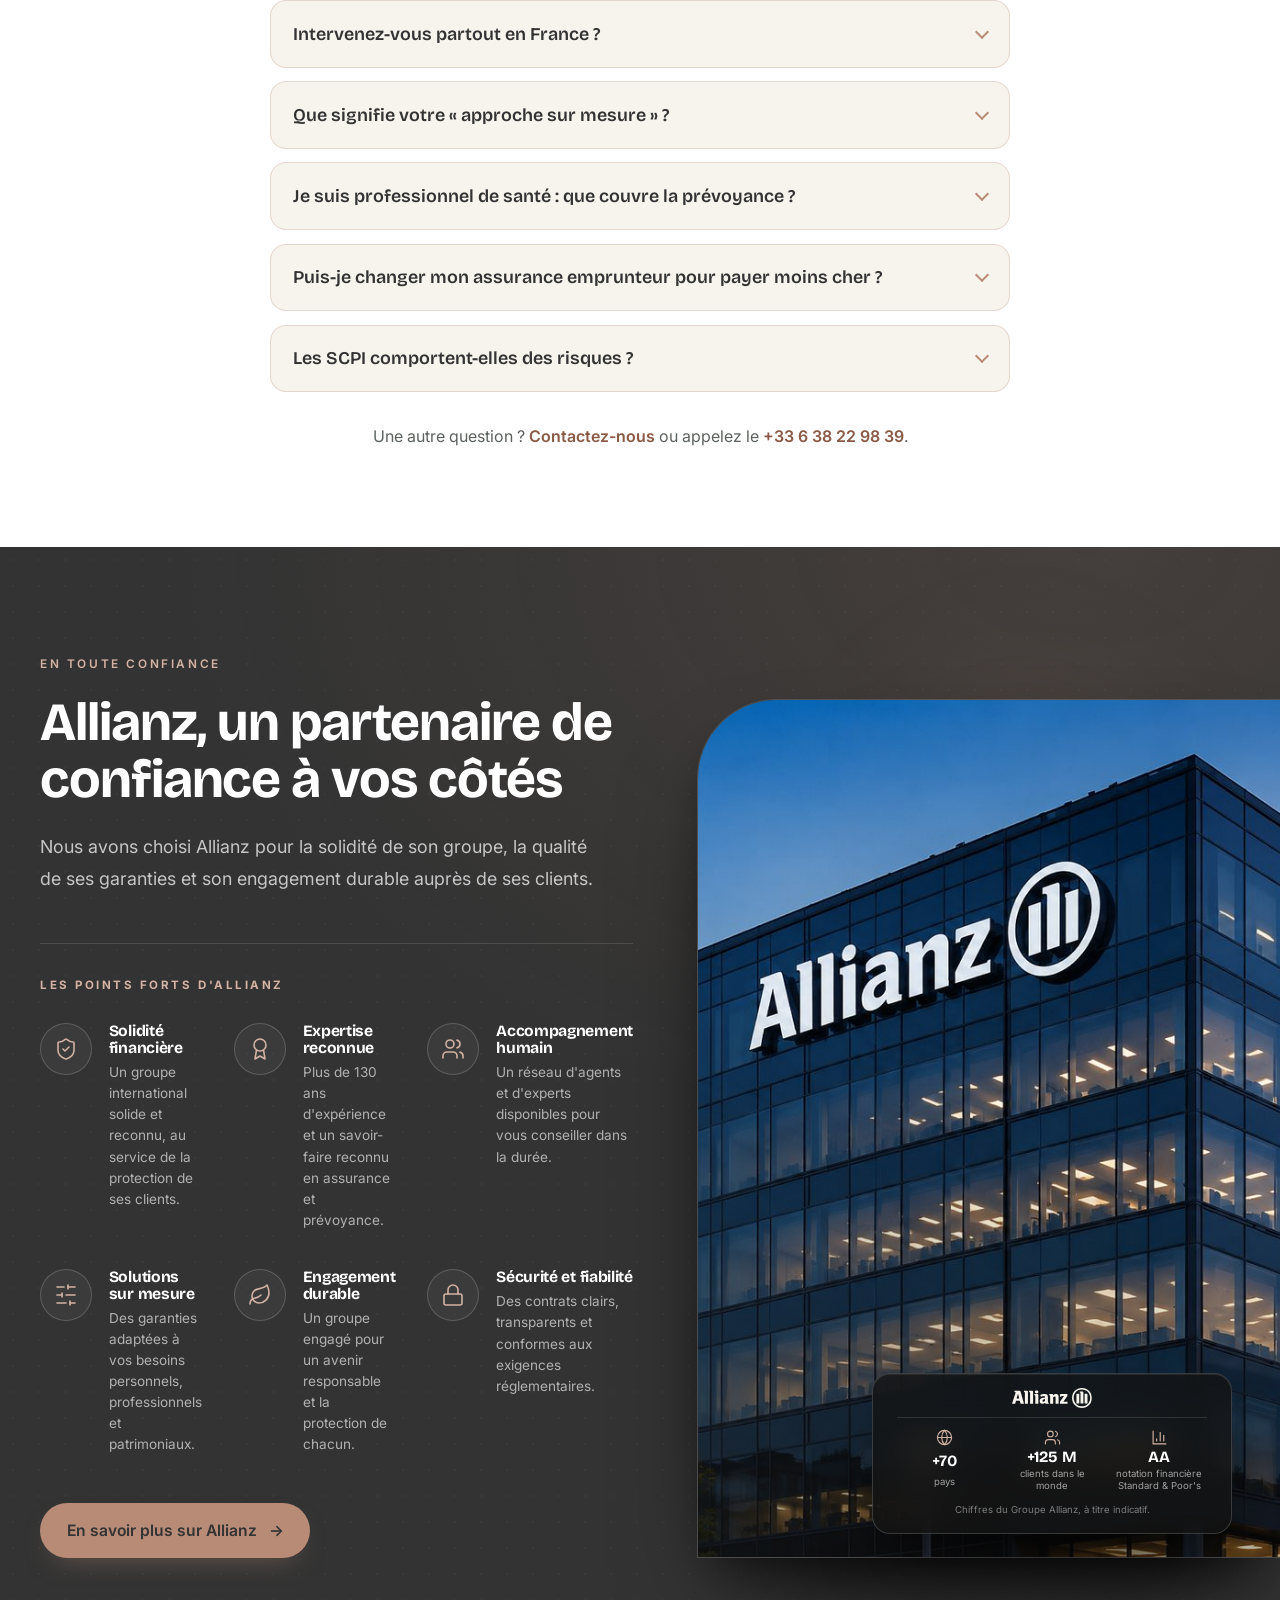
==== commit 2cdb7163: "[v1.6.3] polish(allianz): visuel pleine hauteur en full-bleed droit + carte integree - Image batimen" ====
--- a/index.html
+++ b/index.html
@@ -11,7 +11,7 @@
   <link rel="preconnect" href="https://fonts.gstatic.com" crossorigin />
   <link href="https://fonts.googleapis.com/css2?family=Bricolage+Grotesque:opsz,wght@12..96,400;12..96,500;12..96,600;12..96,700;12..96,800&family=Inter:wght@400;500;600&display=swap" rel="stylesheet" />
 
-  <link rel="stylesheet" href="assets/css/style.css?v=33" />
+  <link rel="stylesheet" href="assets/css/style.css?v=34" />
 </head>
 <body>
 
@@ -888,9 +888,9 @@
                 <strong>AA</strong><span>notation financière Standard &amp; Poor's</span>
               </div>
             </div>
+            <span class="az-card-note">Chiffres du Groupe Allianz, à titre indicatif.</span>
           </div>
           </div><!-- /az-visual -->
-          <p class="az-note">Chiffres du Groupe Allianz, à titre indicatif.</p>
         </div>
       </div>
     </section>
--- a/assets/css/style.css
+++ b/assets/css/style.css
@@ -1373,7 +1373,7 @@
   overflow: hidden;
 }
 .allianz-trust .container { max-width: 1400px; }   /* section plus large que le reste */
-.allianz-grid { display: grid; grid-template-columns: 1fr 1fr; gap: clamp(2.5rem, 5vw, 5rem); align-items: start; }
+.allianz-grid { display: grid; grid-template-columns: 1fr 1fr; gap: clamp(2.5rem, 5vw, 5rem); align-items: stretch; }
 .allianz-copy .eyebrow { margin-bottom: 1.3rem; }
 .allianz-copy .section-title {
   color: #fff; max-width: 22ch;          /* bloc plus large : 2-3 lignes au lieu de 4 */
@@ -1404,19 +1404,32 @@
 /* CTA : flèche qui glisse au survol */
 .allianz-copy .btn .arr { display: inline-block; transition: transform 0.25s ease; }
 .allianz-copy .btn:hover .arr { transform: translateX(5px); }
-/* Colonne visuelle : halo lumineux + image paysage immersive + carte débordante */
-.az-media { position: relative; margin-top: 2.8rem; }   /* aligne le haut du visuel sur le H2 */
+/* Colonne visuelle : pleine hauteur, fondue jusqu'au bord droit de l'écran */
+.az-media {
+  position: relative;
+  margin-top: 2.8rem;                       /* aligne le haut du visuel sur le H2 */
+  display: flex; flex-direction: column;
+  /* full-bleed à droite : annule la marge du container + son centrage */
+  margin-right: calc((min(1400px, 100vw) - 100vw) / 2 - var(--pad));
+}
 .az-media::before {
   content: ""; position: absolute; inset: -14% -12%;
   background: radial-gradient(58% 58% at 55% 42%, rgba(184,139,119,0.26), transparent 70%);
   filter: blur(38px); z-index: 0; pointer-events: none;
 }
-.az-visual { position: relative; z-index: 1; }
-.az-frame { position: relative; border-radius: 28px; overflow: hidden;
-  border: 1px solid rgba(255,255,255,0.12);
+.az-visual { position: relative; z-index: 1; flex: 1; display: flex; }
+.az-frame {
+  position: relative; flex: 1; width: 100%; min-height: 420px;
+  border-radius: 80px 0 0 0;                /* grande courbe en haut-gauche, bord droit au ras de l'écran */
+  overflow: hidden;
+  border: 1px solid rgba(255,255,255,0.12); border-right: none;
   box-shadow: 0 24px 50px -20px rgba(0,0,0,0.6), 0 60px 120px -50px rgba(0,0,0,0.9);
 }
-.az-frame > img { width: 100%; height: auto; display: block; aspect-ratio: 3 / 2; object-fit: cover; object-position: center; }
+.az-frame > img {
+  position: absolute; inset: 0;
+  width: 100%; height: 100%;
+  object-fit: cover; object-position: center;
+}
 /* voile dégradé pour fondre l'image dans le fond sombre */
 .az-frame::after {
   content: ""; position: absolute; inset: 0;
@@ -1424,7 +1437,7 @@
   pointer-events: none;
 }
 .az-card {
-  position: absolute; right: -1.1rem; bottom: -1.5rem; z-index: 2;
+  position: absolute; right: clamp(1.2rem, 4vw, 3rem); bottom: 1.5rem; z-index: 2;
   width: min(82%, 360px);
   background: rgba(20,20,20,0.78);
   -webkit-backdrop-filter: blur(16px); backdrop-filter: blur(16px);
@@ -1442,16 +1455,16 @@
 .az-stat svg { width: 17px; height: 17px; color: var(--or-clair); }
 .az-stat strong { color: #fff; font-family: var(--font-titre); font-size: 0.98rem; line-height: 1.1; }
 .az-stat span { font-size: 0.6rem; color: rgba(255,255,255,0.6); line-height: 1.3; }
-.az-note { margin-top: 2.4rem; font-size: 0.7rem; color: rgba(255,255,255,0.45); text-align: center; }
-@media (max-width: 1080px) { .az-features { grid-template-columns: repeat(2, 1fr); } }
+.az-card-note { display: block; margin-top: 0.6rem; font-size: 0.6rem; color: rgba(255,255,255,0.45); }
 @media (max-width: 900px) {
   .allianz-grid { grid-template-columns: 1fr; }
   .az-media { max-width: 560px; margin-inline: auto; width: 100%; margin-top: 0; }
-}
-@media (max-width: 560px) {
+  .az-frame { border-radius: 28px; border-right: 1px solid rgba(255,255,255,0.12); min-height: 340px; }
+}
+@media (max-width: 700px) { .az-features { grid-template-columns: repeat(2, 1fr); gap: 1.8rem 1.4rem; } }
+@media (max-width: 480px) {
   .az-features { grid-template-columns: 1fr; gap: 1.5rem; }
   .az-card { right: 0.7rem; bottom: 0.7rem; left: 0.7rem; width: auto; }
-  .az-note { margin-top: 1rem; }
 }
 
 /* Rangées bénéfice (icône + texte) — ex. section prescripteurs */
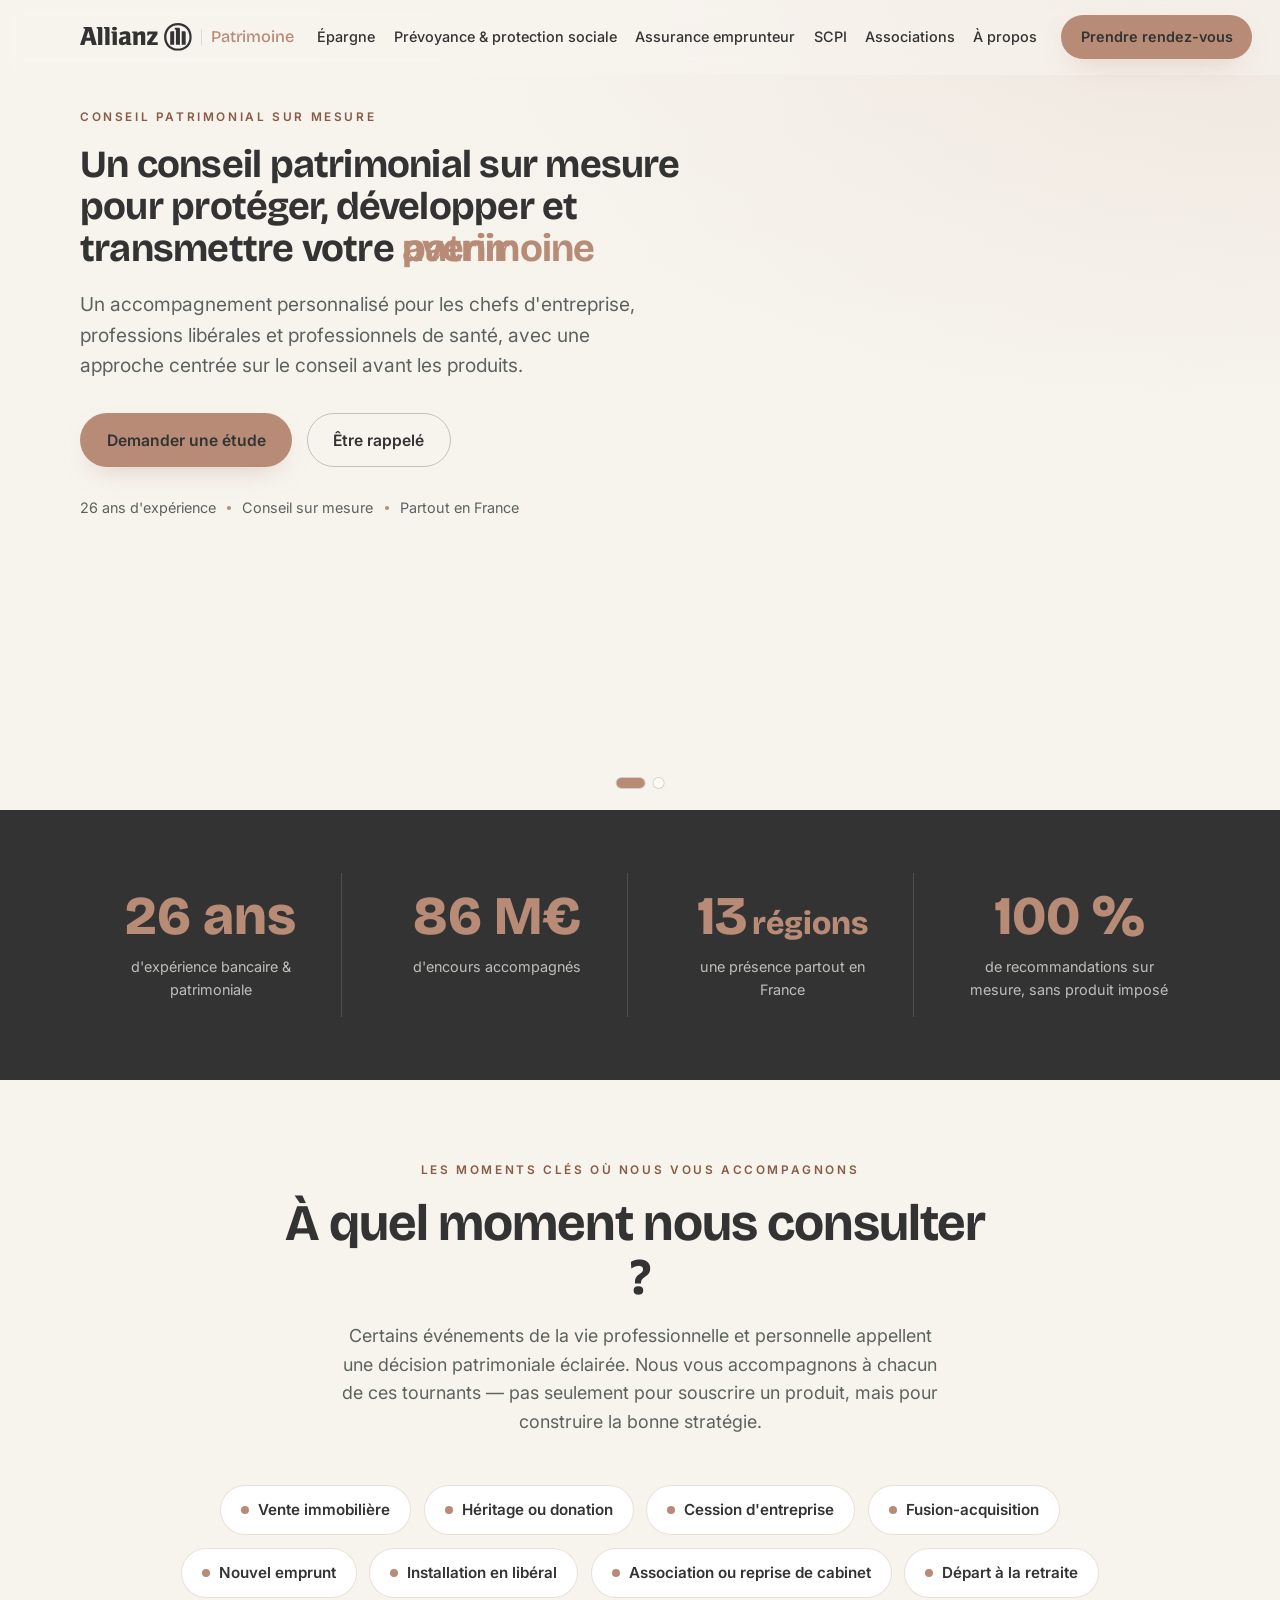
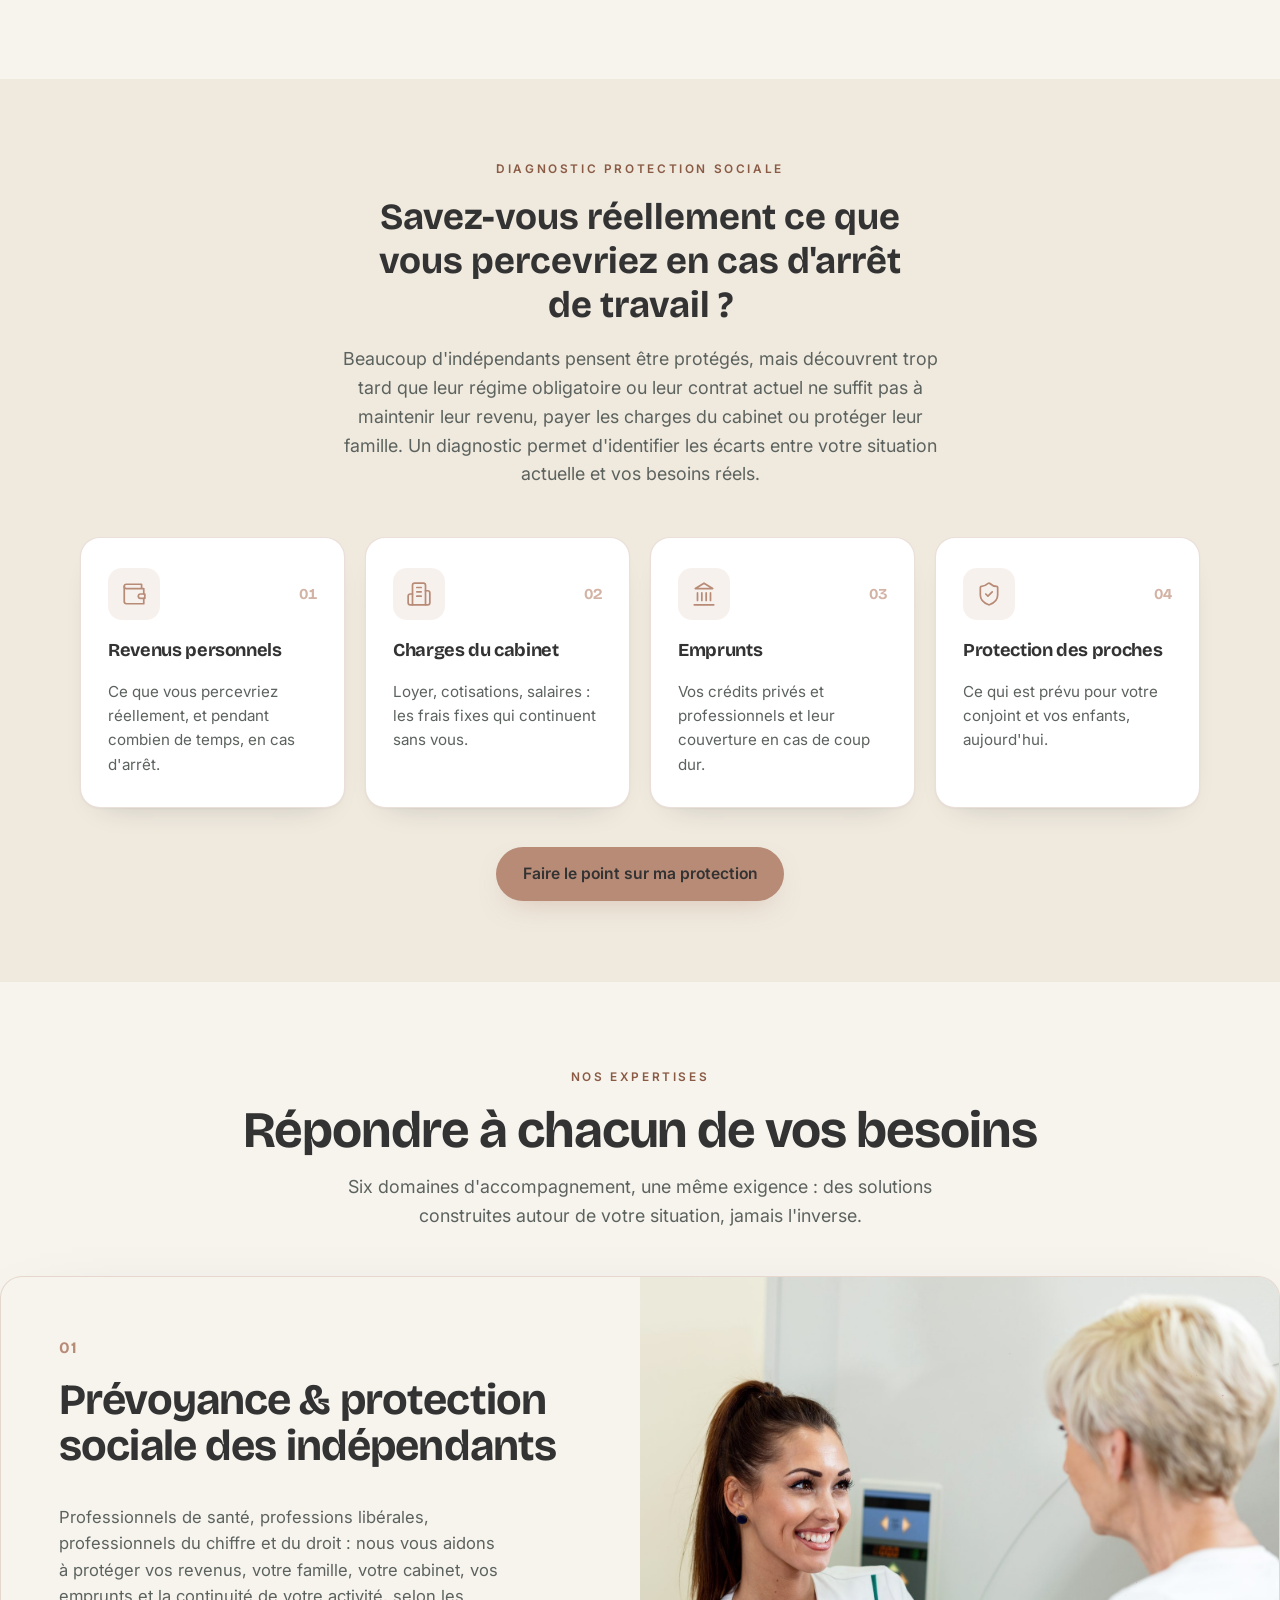
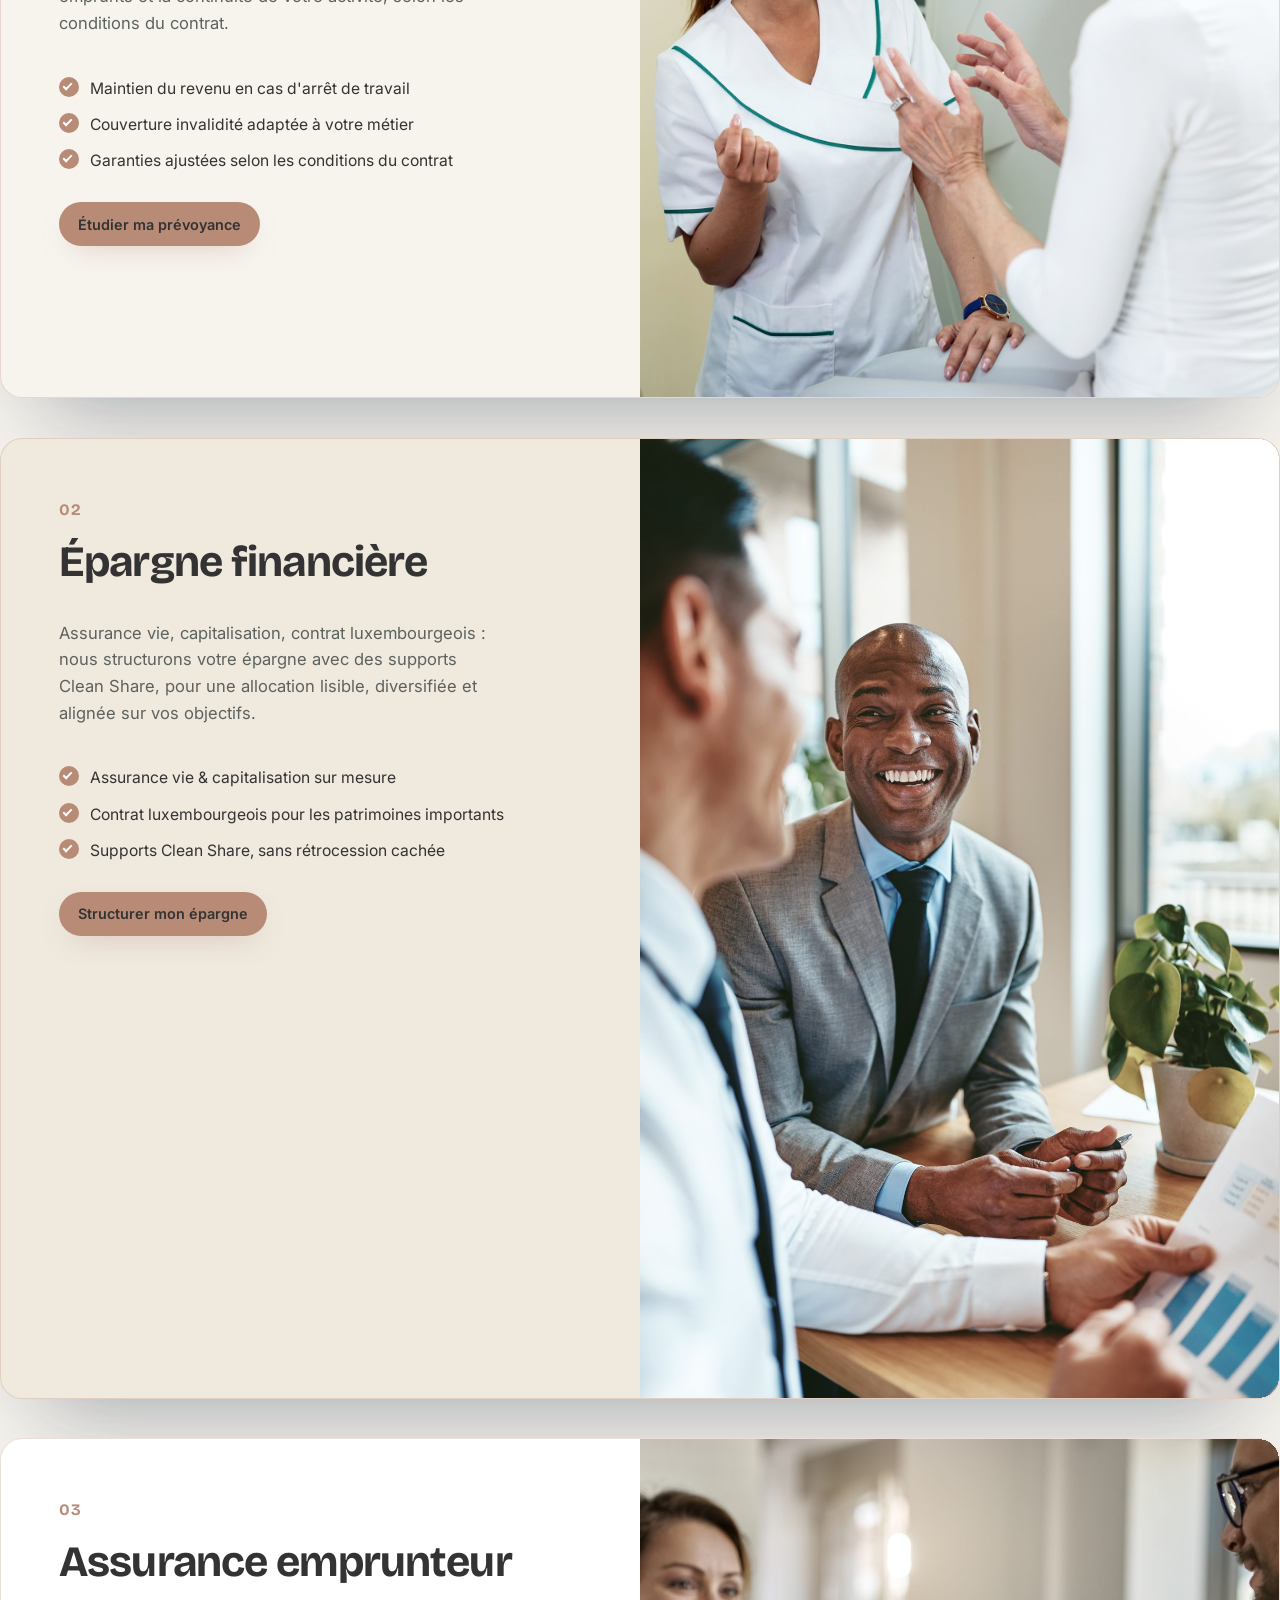
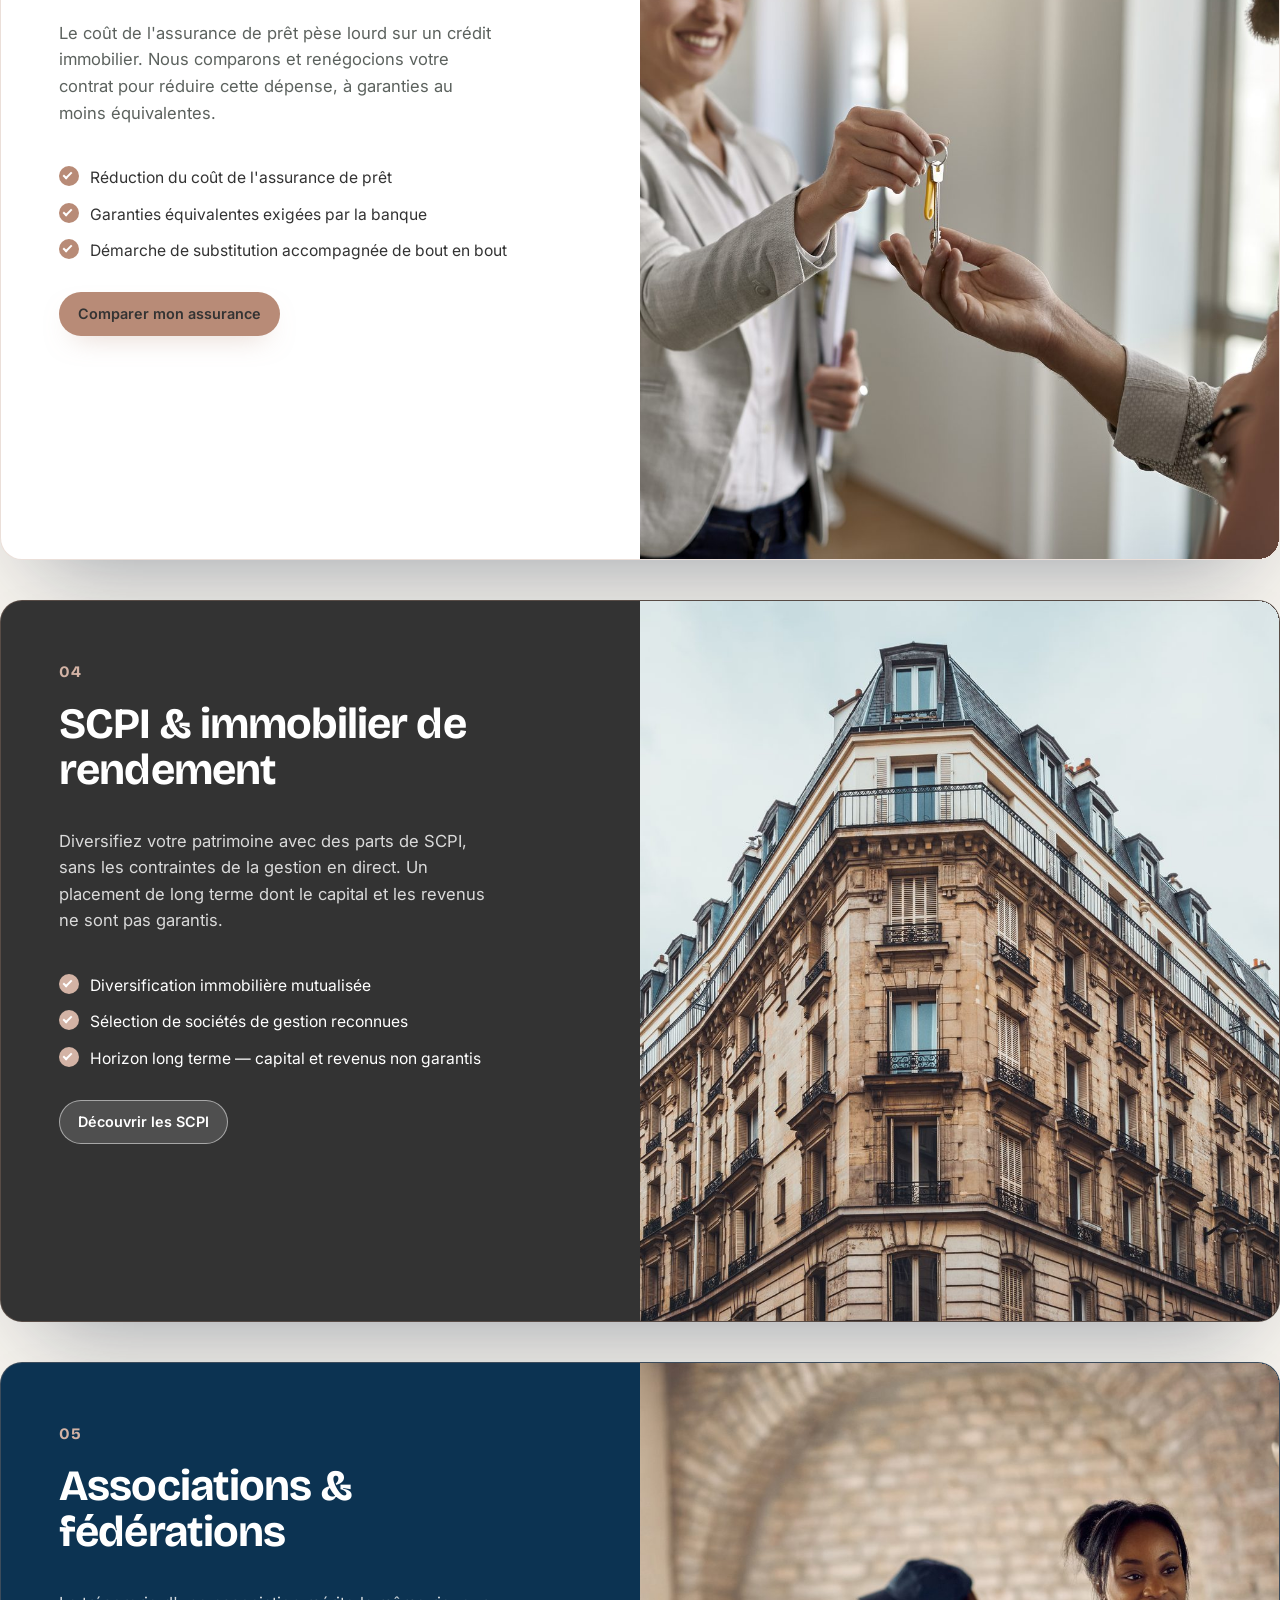
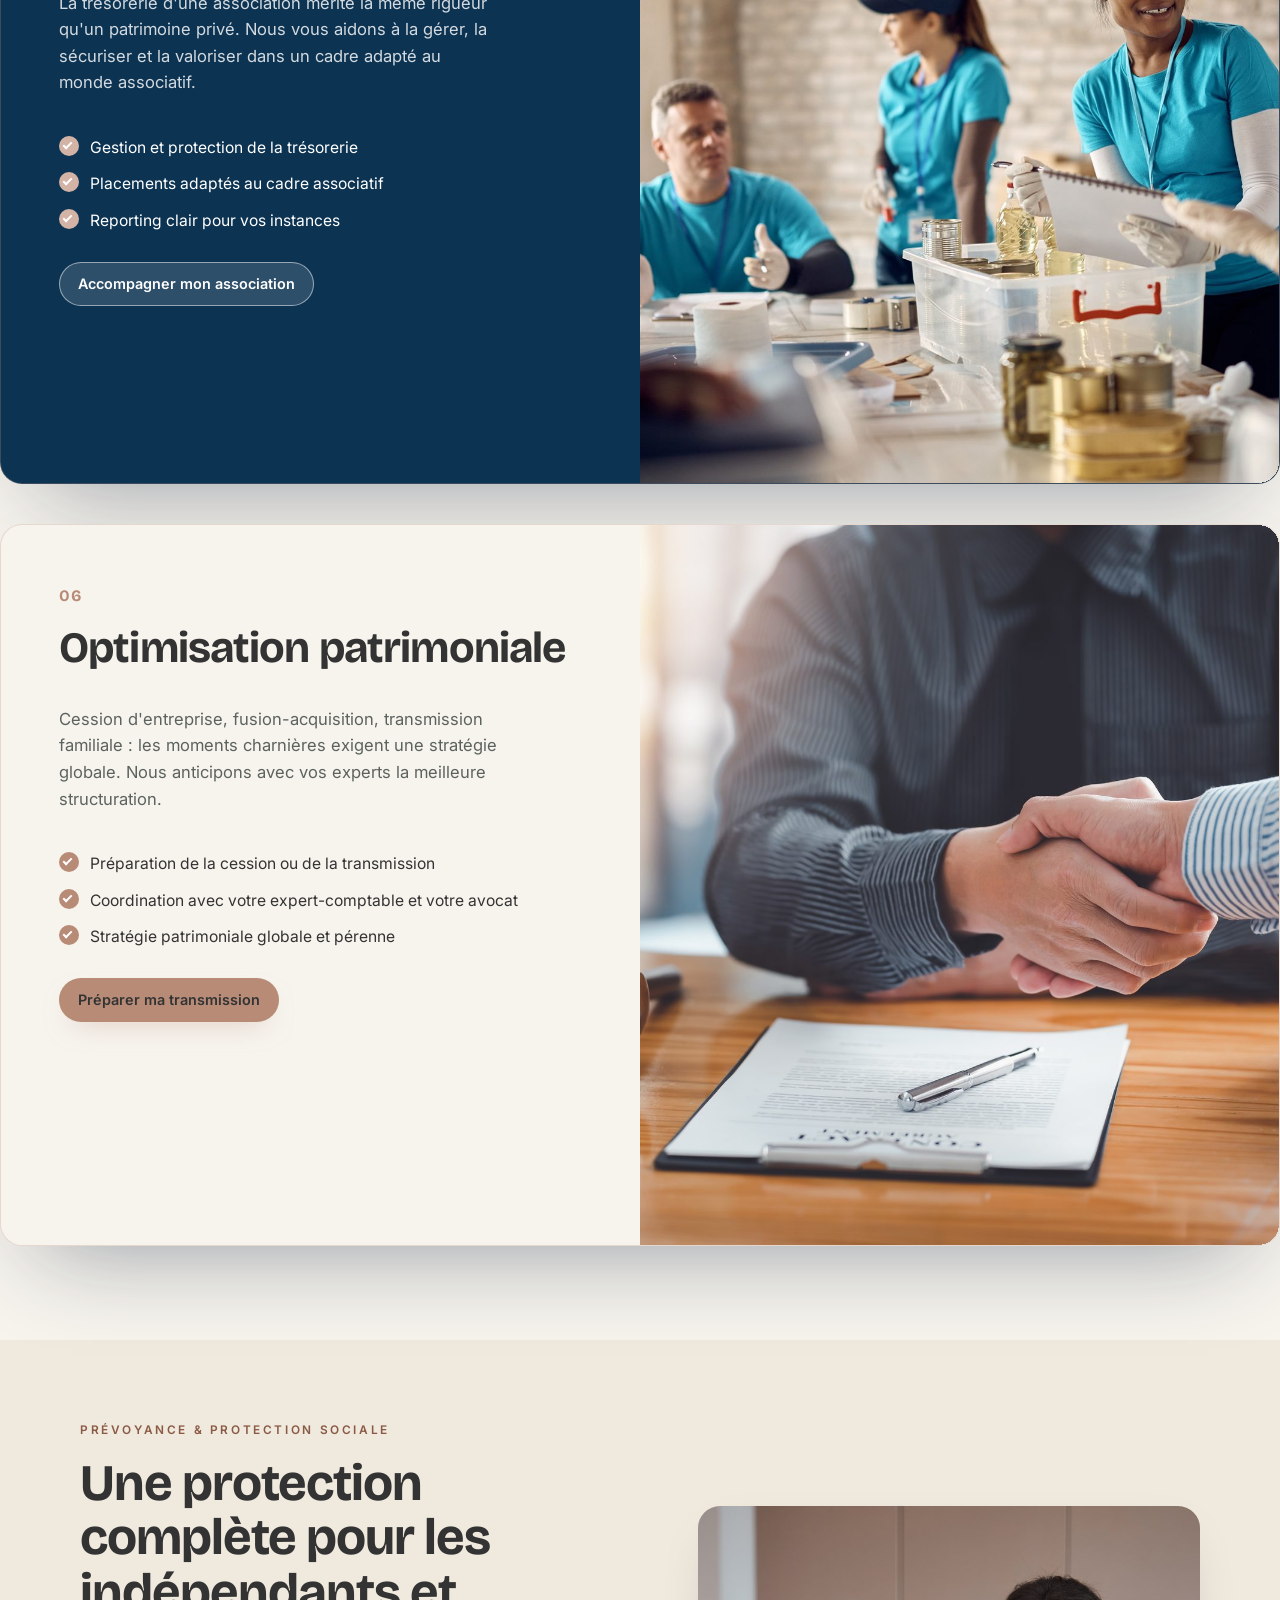
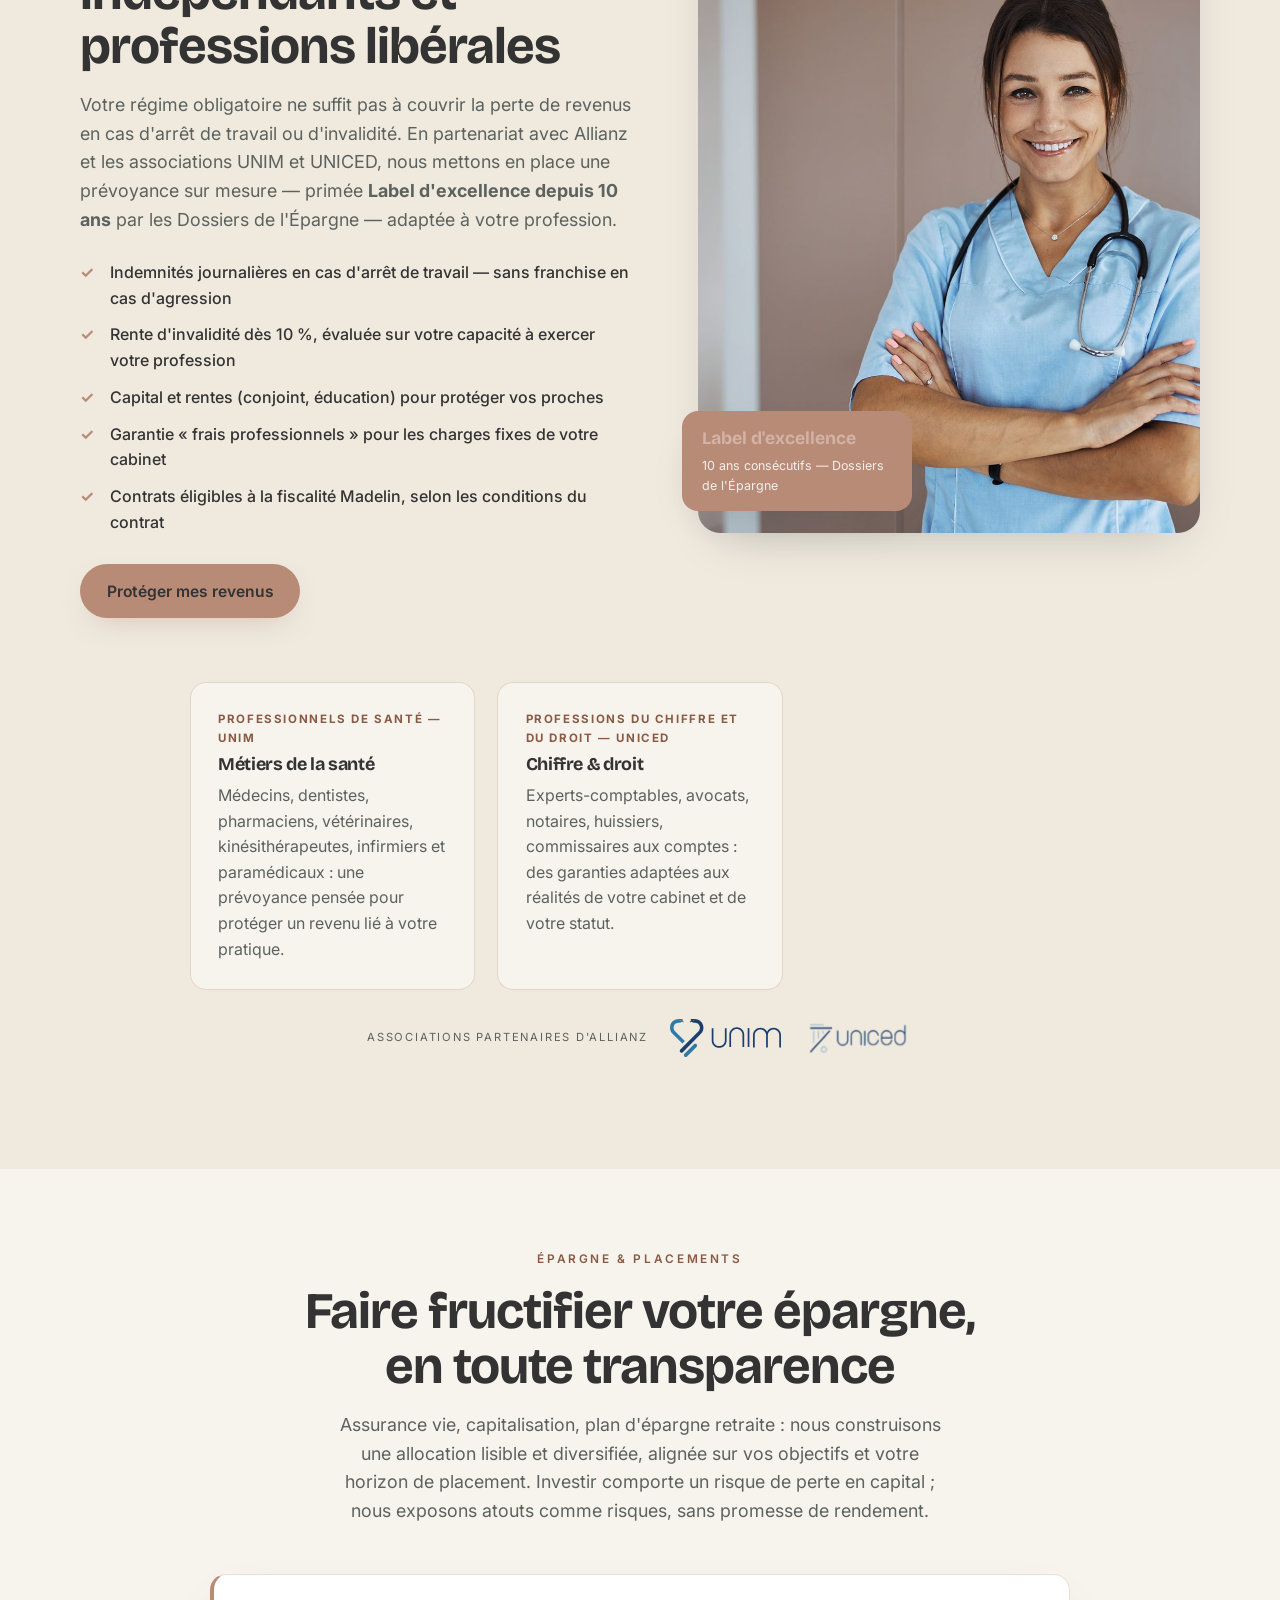
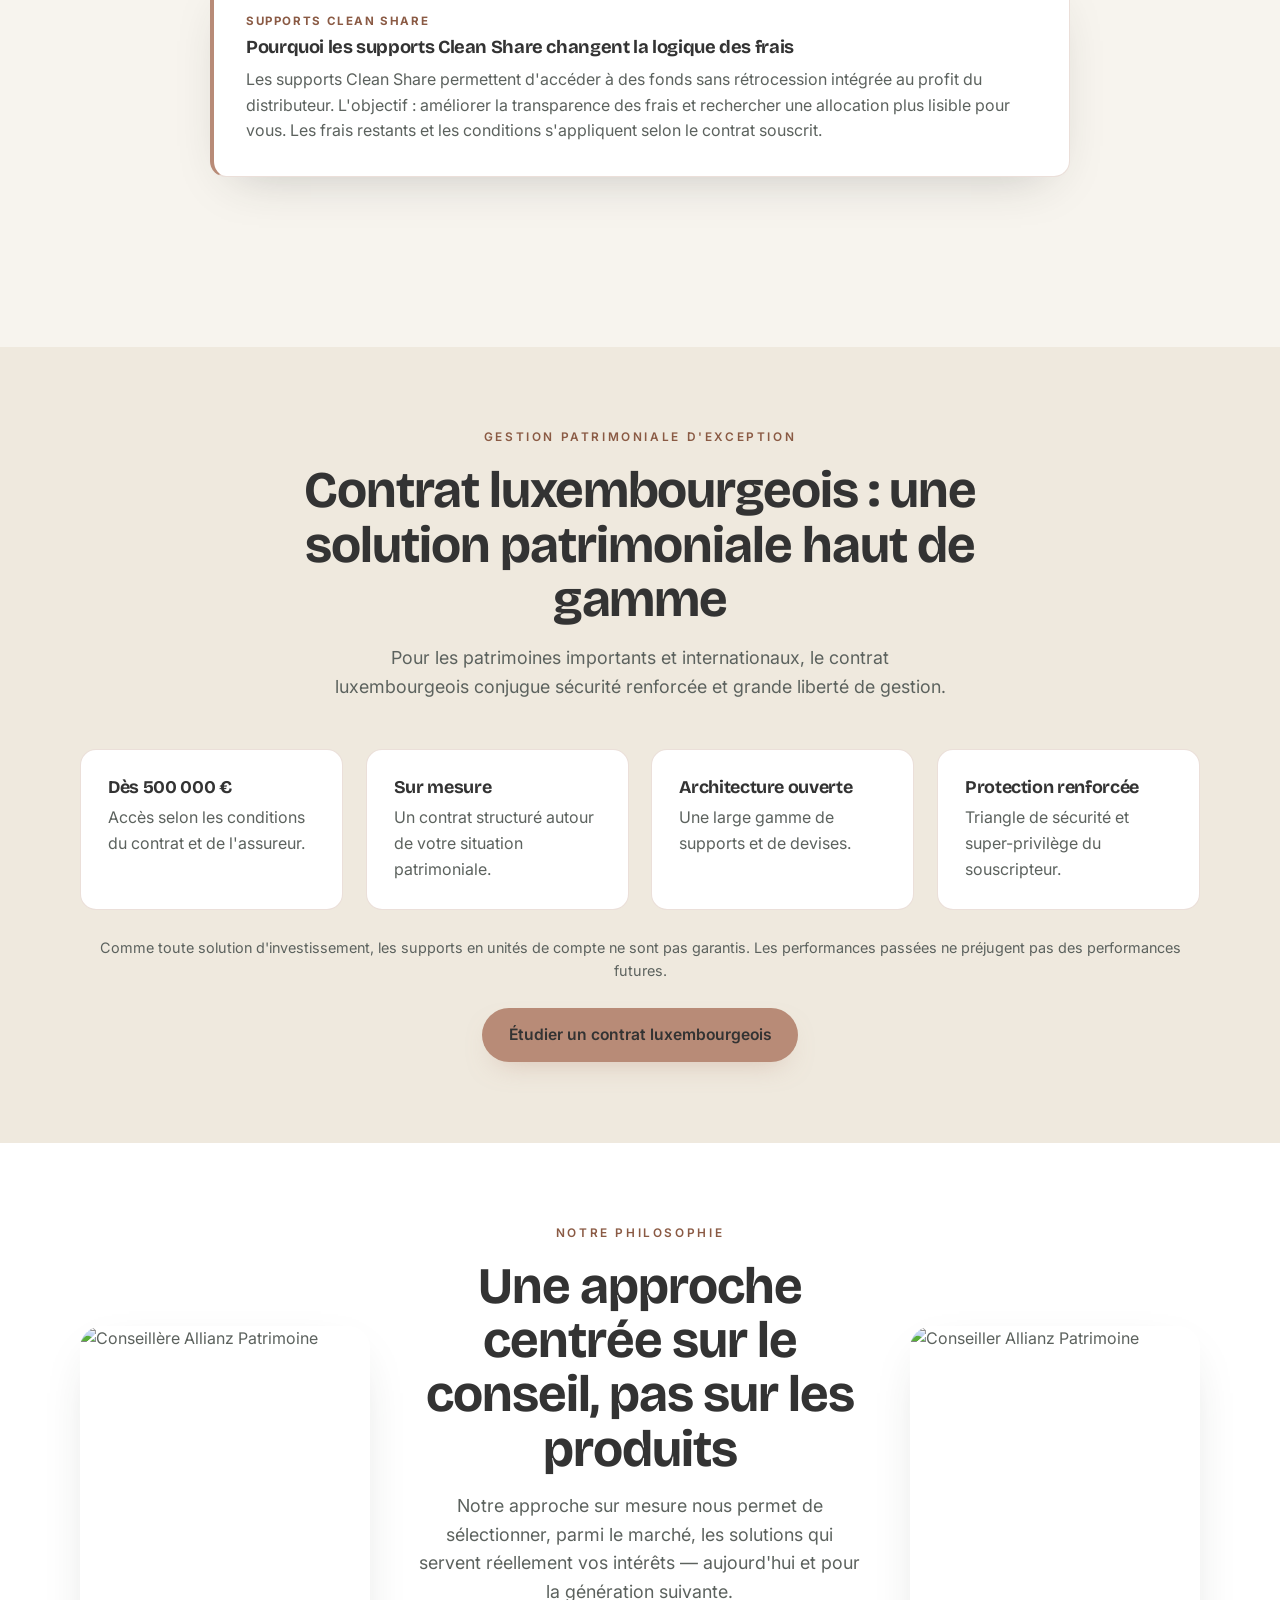
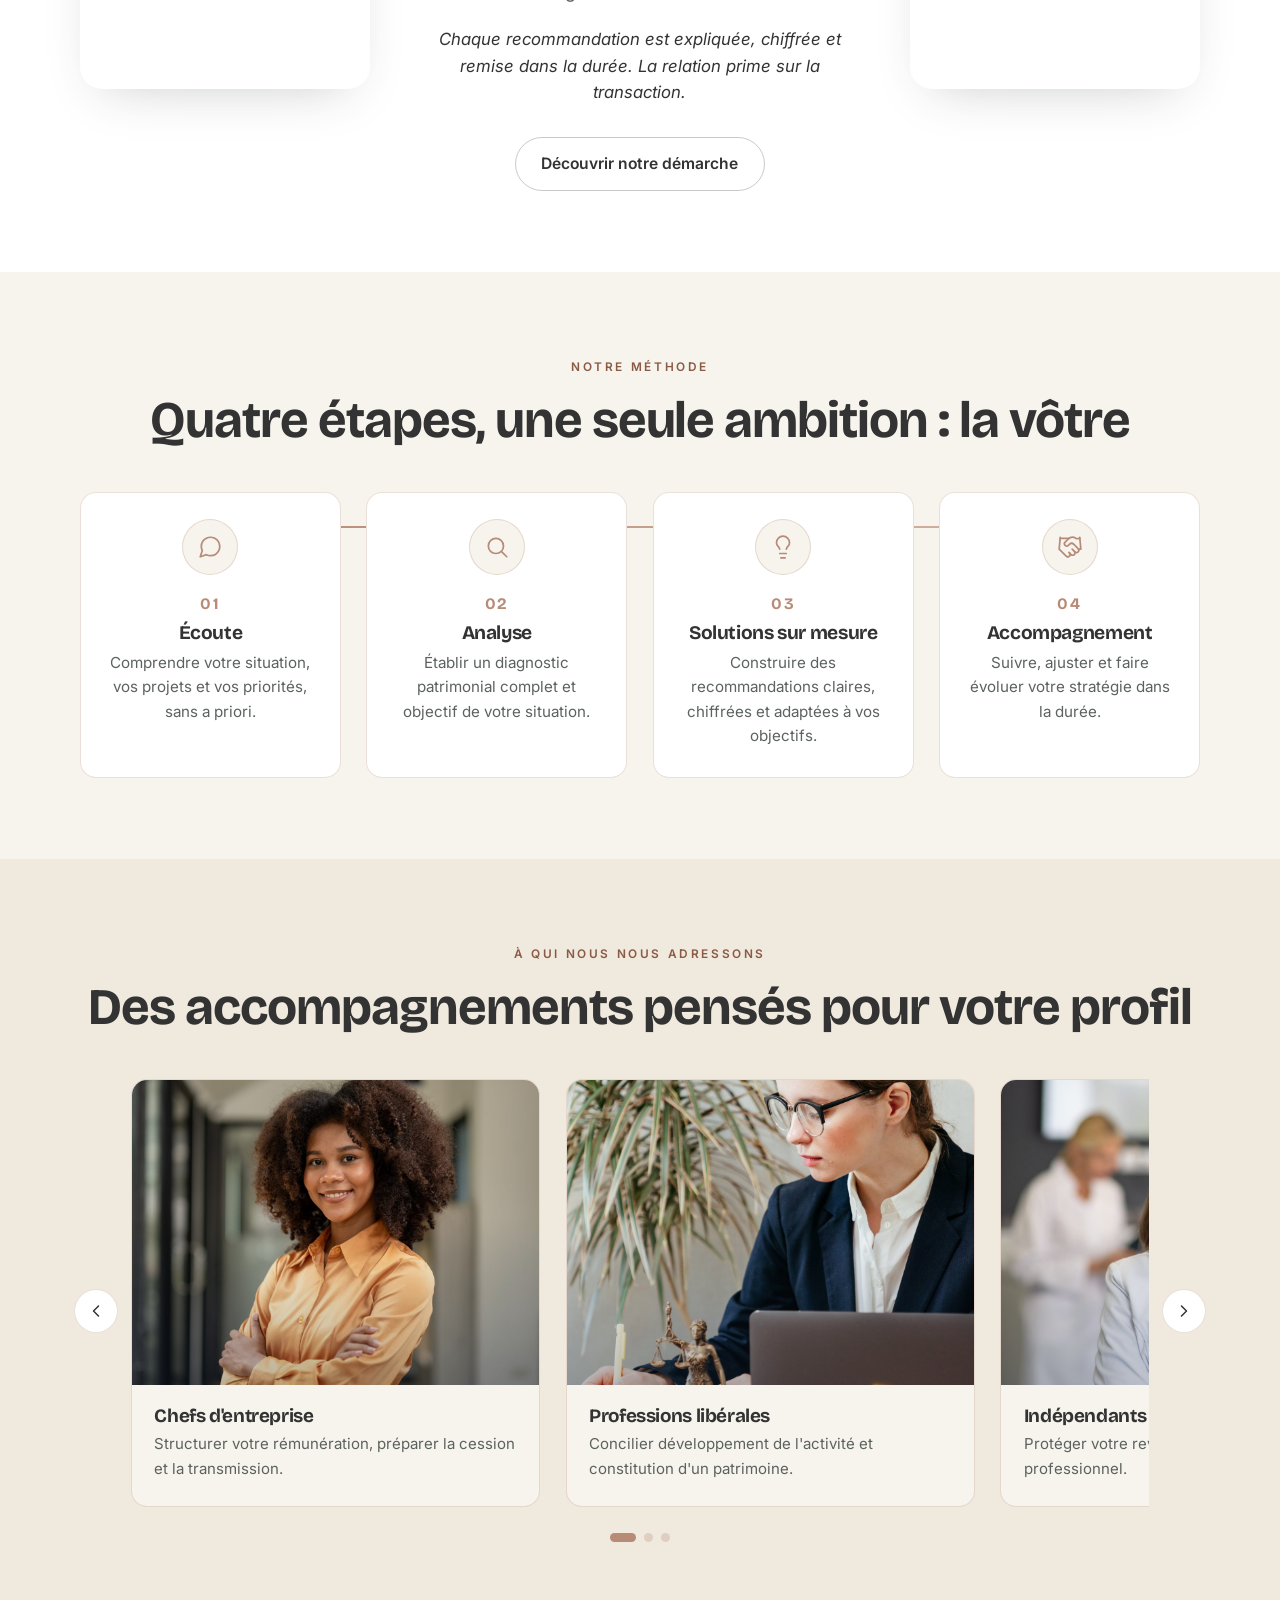
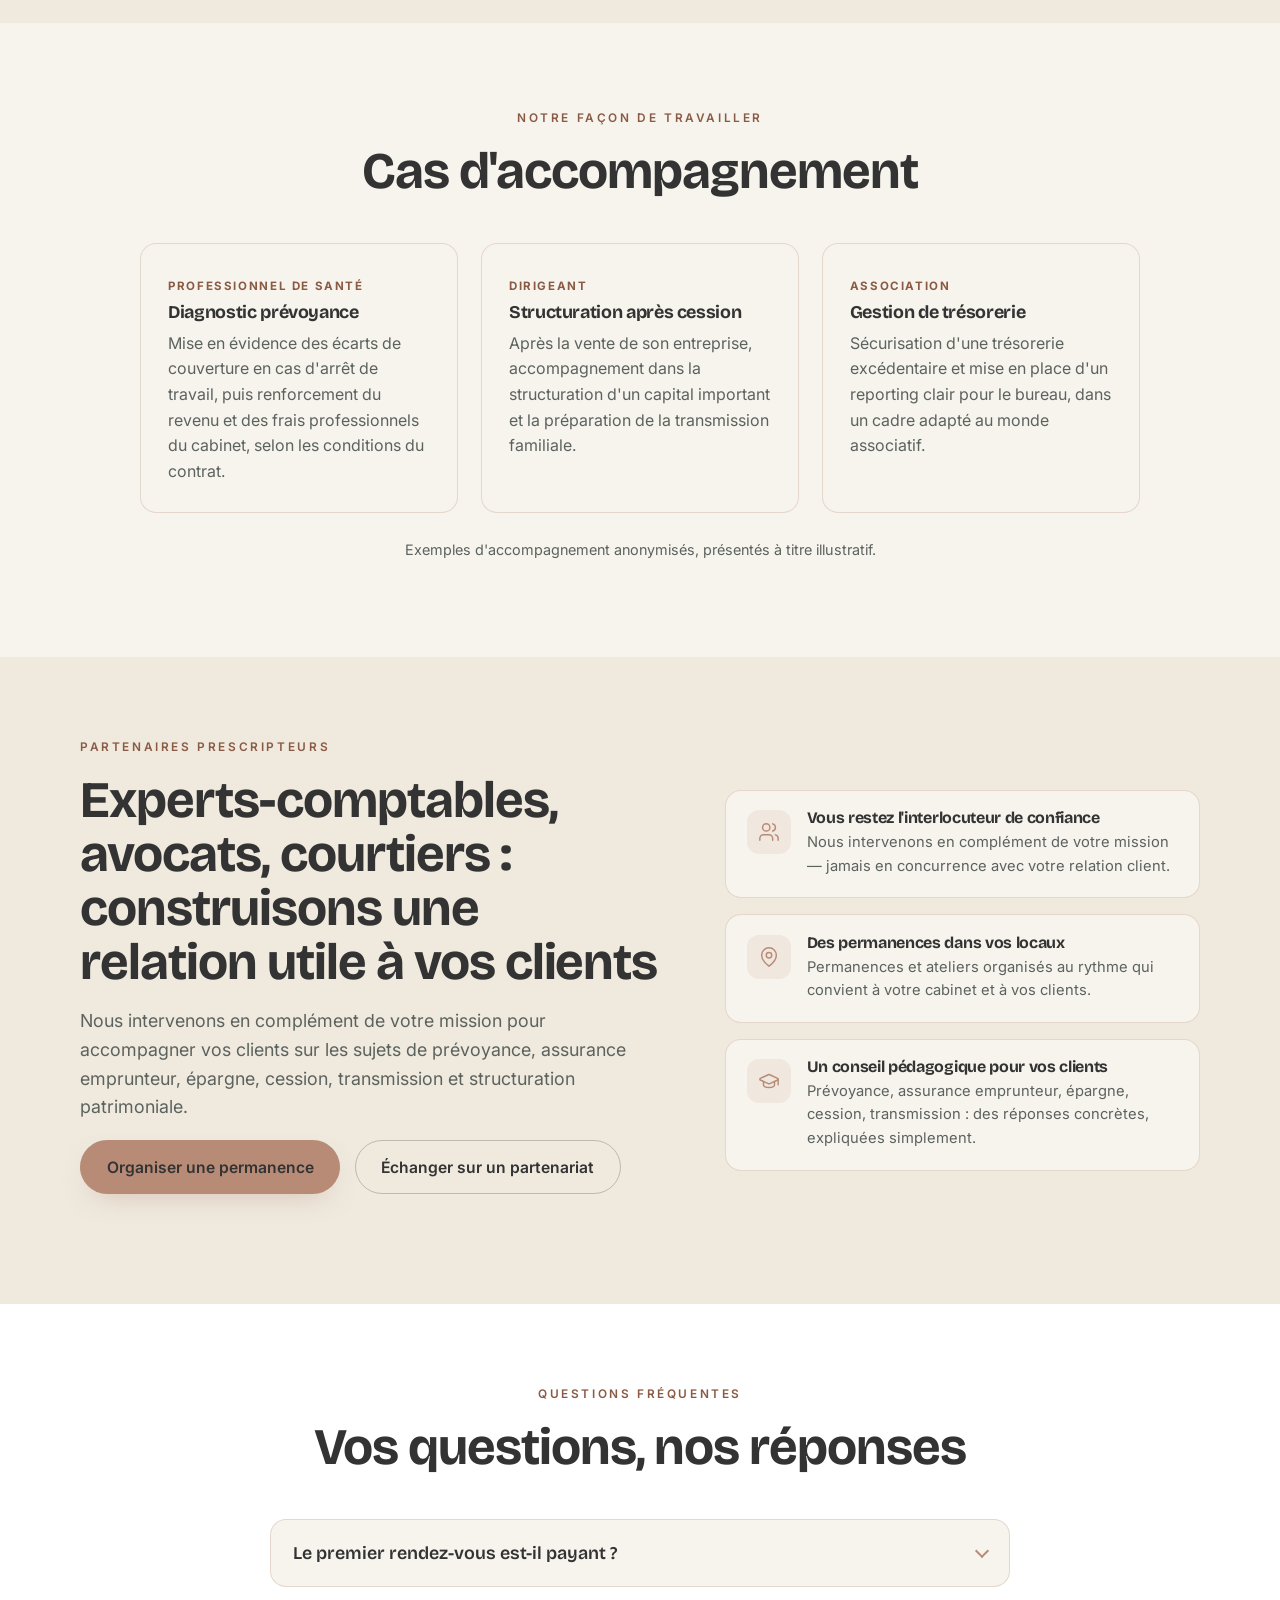
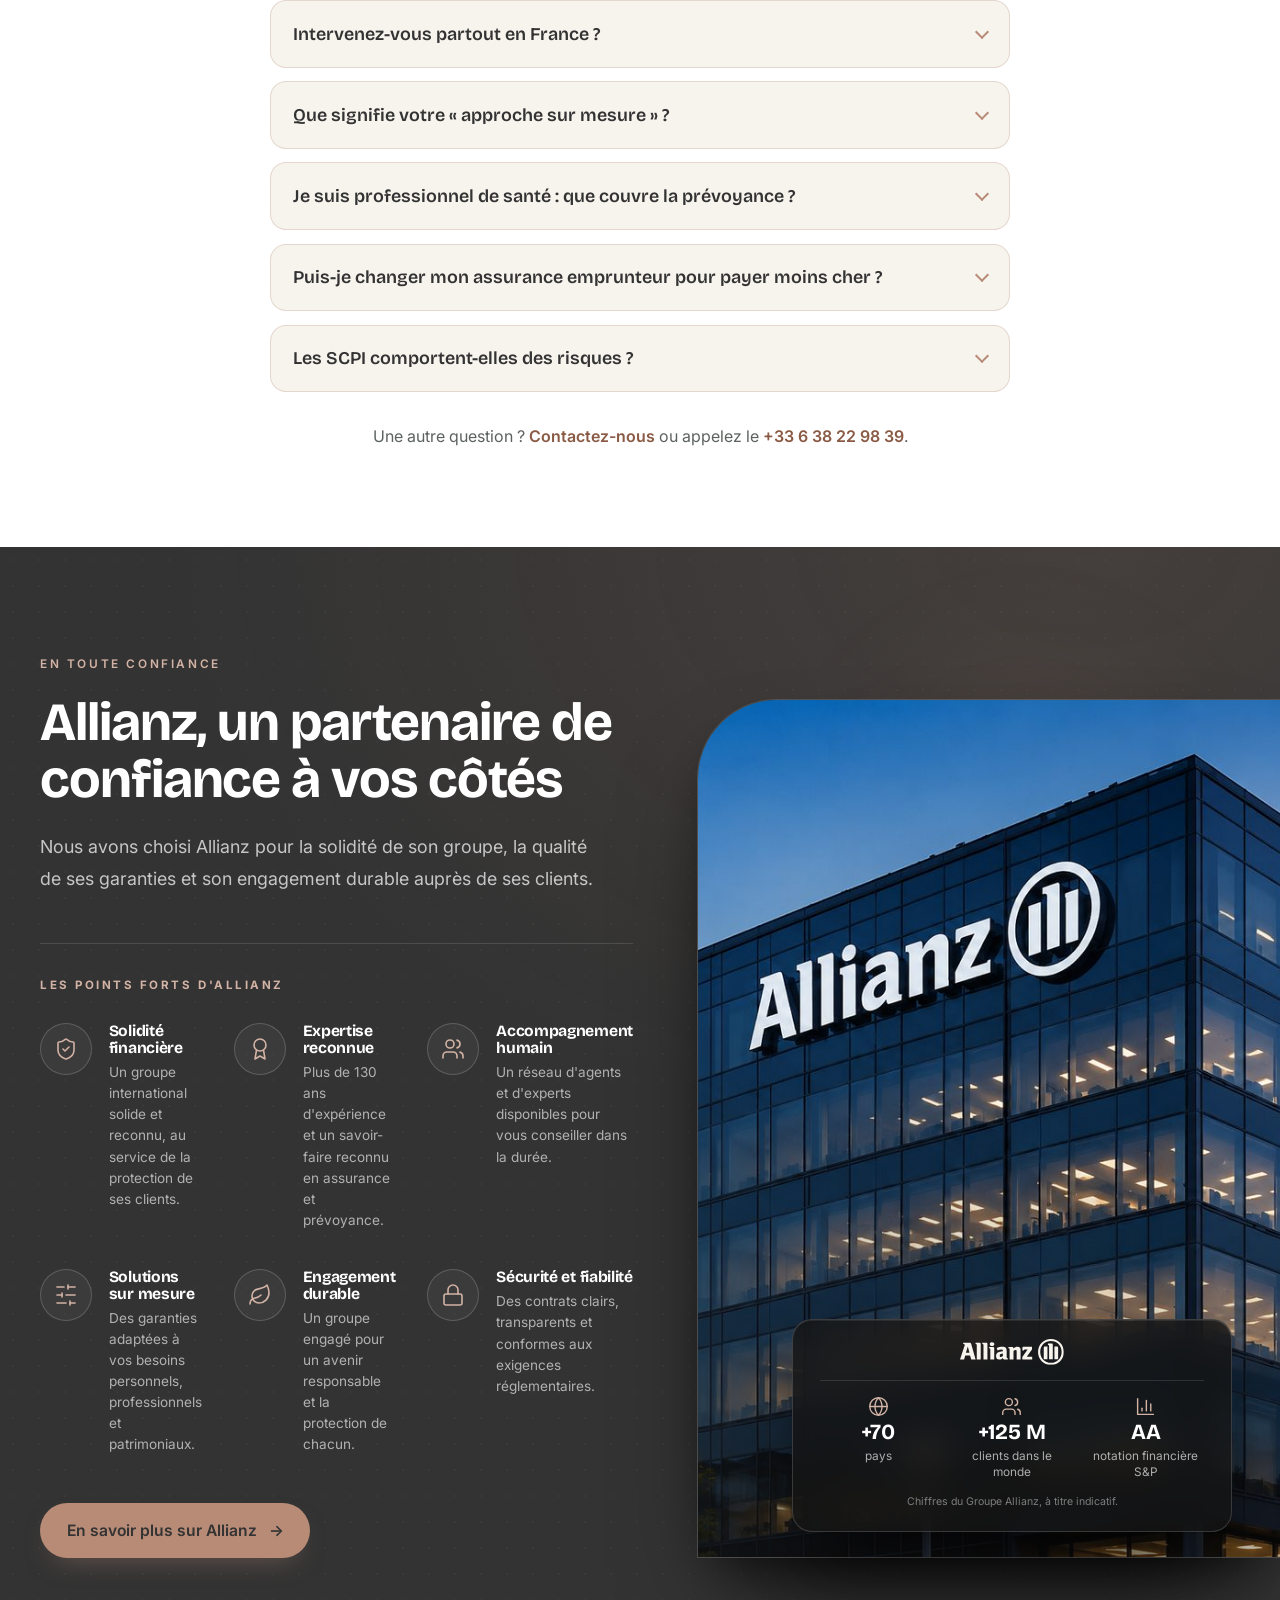
==== commit 18821294: "[v1.6.4] polish(allianz): carte stats agrandie et lisible - Carte 360 -> 440px, padding 1.2/1.7rem, " ====
--- a/index.html
+++ b/index.html
@@ -11,7 +11,7 @@
   <link rel="preconnect" href="https://fonts.gstatic.com" crossorigin />
   <link href="https://fonts.googleapis.com/css2?family=Bricolage+Grotesque:opsz,wght@12..96,400;12..96,500;12..96,600;12..96,700;12..96,800&family=Inter:wght@400;500;600&display=swap" rel="stylesheet" />
 
-  <link rel="stylesheet" href="assets/css/style.css?v=34" />
+  <link rel="stylesheet" href="assets/css/style.css?v=35" />
 </head>
 <body>
 
@@ -885,7 +885,7 @@
               </div>
               <div class="az-stat">
                 <svg aria-hidden="true" viewBox="0 0 24 24" fill="none" stroke="currentColor" stroke-width="1.6" stroke-linecap="round" stroke-linejoin="round"><path d="M3 3v18h18"/><path d="M18 17V9"/><path d="M13 17V5"/><path d="M8 17v-3"/></svg>
-                <strong>AA</strong><span>notation financière Standard &amp; Poor's</span>
+                <strong>AA</strong><span>notation financière S&amp;P</span>
               </div>
             </div>
             <span class="az-card-note">Chiffres du Groupe Allianz, à titre indicatif.</span>
--- a/assets/css/style.css
+++ b/assets/css/style.css
@@ -1437,25 +1437,25 @@
   pointer-events: none;
 }
 .az-card {
-  position: absolute; right: clamp(1.2rem, 4vw, 3rem); bottom: 1.5rem; z-index: 2;
-  width: min(82%, 360px);
-  background: rgba(20,20,20,0.78);
+  position: absolute; right: clamp(1.2rem, 4vw, 3rem); bottom: 1.6rem; z-index: 2;
+  width: min(90%, 440px);
+  background: rgba(20,20,20,0.8);
   -webkit-backdrop-filter: blur(16px); backdrop-filter: blur(16px);
   border: 1px solid rgba(255,255,255,0.16);
-  border-radius: 18px; padding: 0.85rem 1.5rem 0.95rem;
+  border-radius: 20px; padding: 1.2rem 1.7rem 1.25rem;
   text-align: center;
   box-shadow: inset 0 1px 0 rgba(255,255,255,0.08), 0 32px 70px -24px rgba(0,0,0,0.85);
 }
-.az-card-logo { height: 20px; width: auto; margin: 0 auto 0.6rem; display: block; }
+.az-card-logo { height: 26px; width: auto; margin: 0 auto 0.9rem; display: block; }
 .az-card-stats {
-  display: grid; grid-template-columns: repeat(3, 1fr); gap: 0.7rem;
-  border-top: 1px solid rgba(255,255,255,0.12); padding-top: 0.65rem;
-}
-.az-stat { display: grid; gap: 0.15rem; justify-items: center; }
-.az-stat svg { width: 17px; height: 17px; color: var(--or-clair); }
-.az-stat strong { color: #fff; font-family: var(--font-titre); font-size: 0.98rem; line-height: 1.1; }
-.az-stat span { font-size: 0.6rem; color: rgba(255,255,255,0.6); line-height: 1.3; }
-.az-card-note { display: block; margin-top: 0.6rem; font-size: 0.6rem; color: rgba(255,255,255,0.45); }
+  display: grid; grid-template-columns: repeat(3, 1fr); gap: 1.1rem;
+  border-top: 1px solid rgba(255,255,255,0.12); padding-top: 0.95rem;
+}
+.az-stat { display: grid; gap: 0.25rem; justify-items: center; align-content: start; }
+.az-stat svg { width: 21px; height: 21px; color: var(--or-clair); }
+.az-stat strong { color: #fff; font-family: var(--font-titre); font-size: 1.35rem; line-height: 1.1; }
+.az-stat span { font-size: 0.74rem; color: rgba(255,255,255,0.65); line-height: 1.35; }
+.az-card-note { display: block; margin-top: 0.85rem; font-size: 0.66rem; color: rgba(255,255,255,0.45); }
 @media (max-width: 900px) {
   .allianz-grid { grid-template-columns: 1fr; }
   .az-media { max-width: 560px; margin-inline: auto; width: 100%; margin-top: 0; }
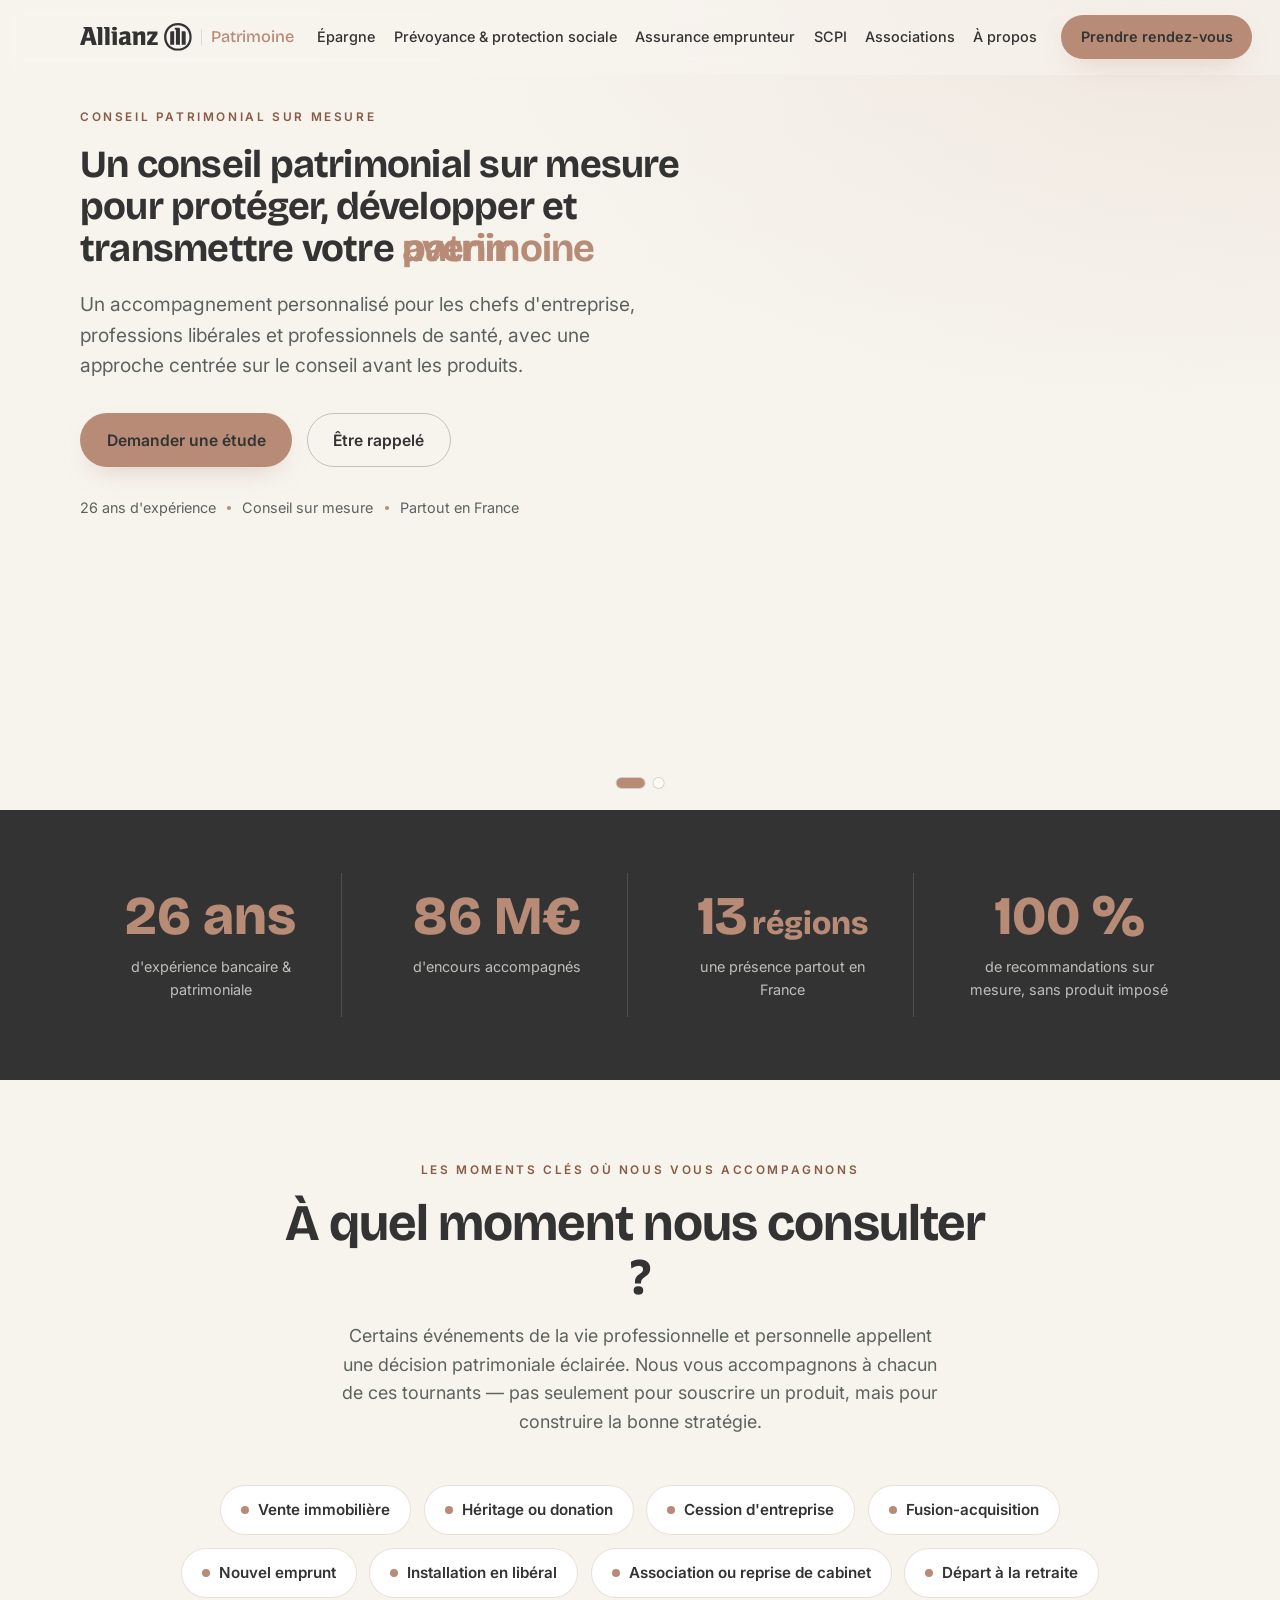
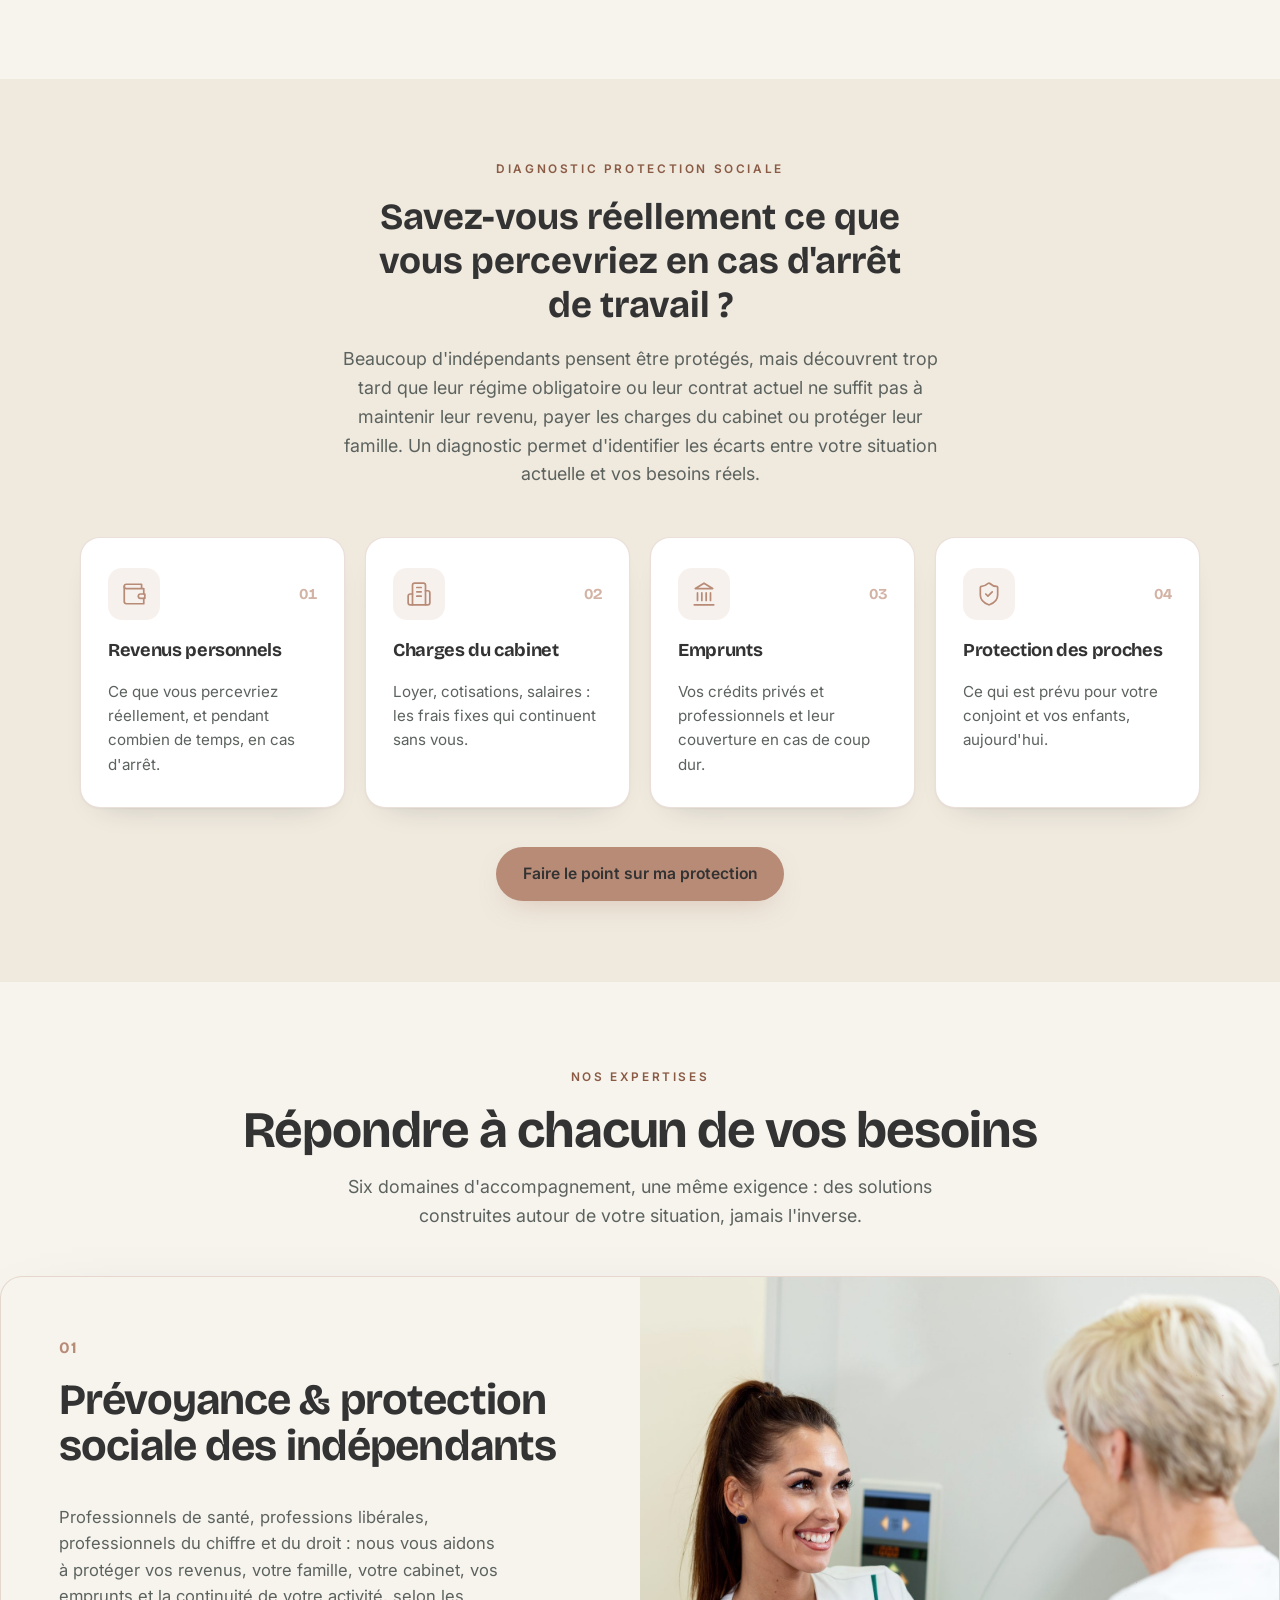
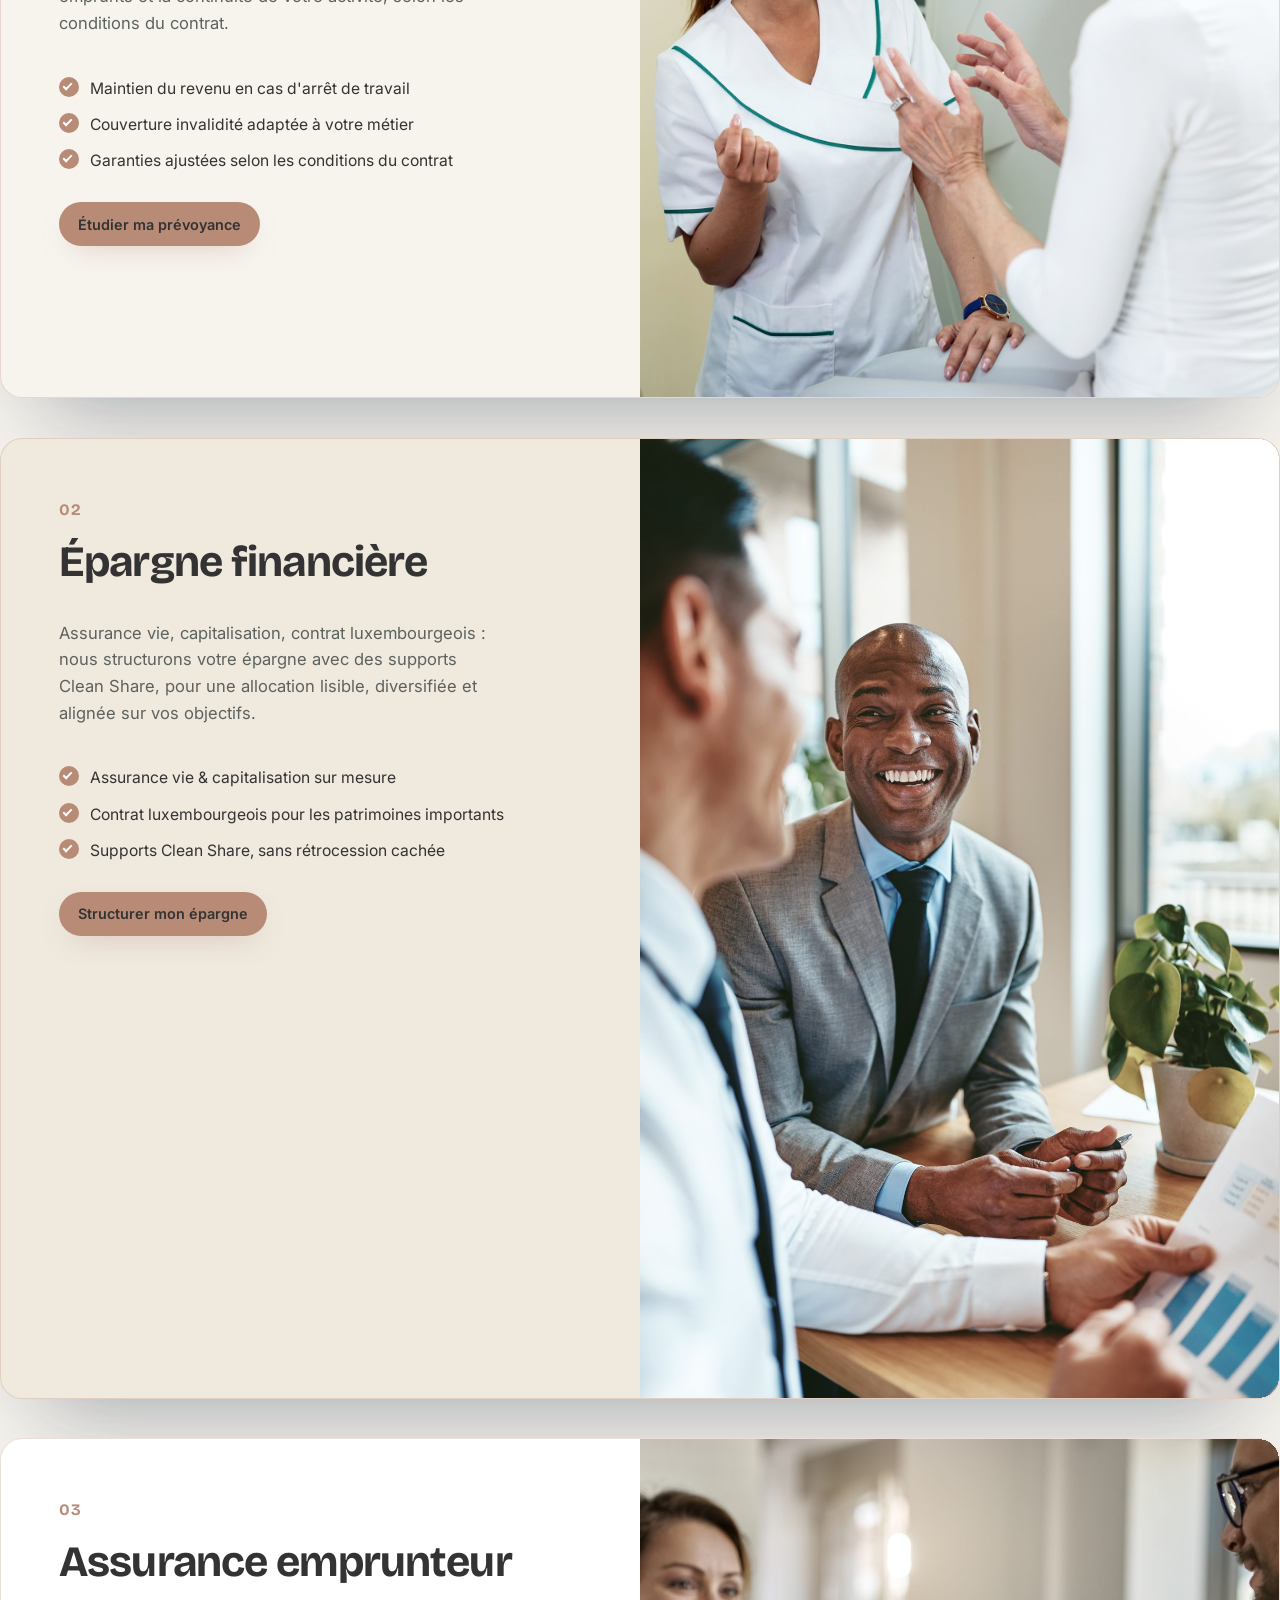
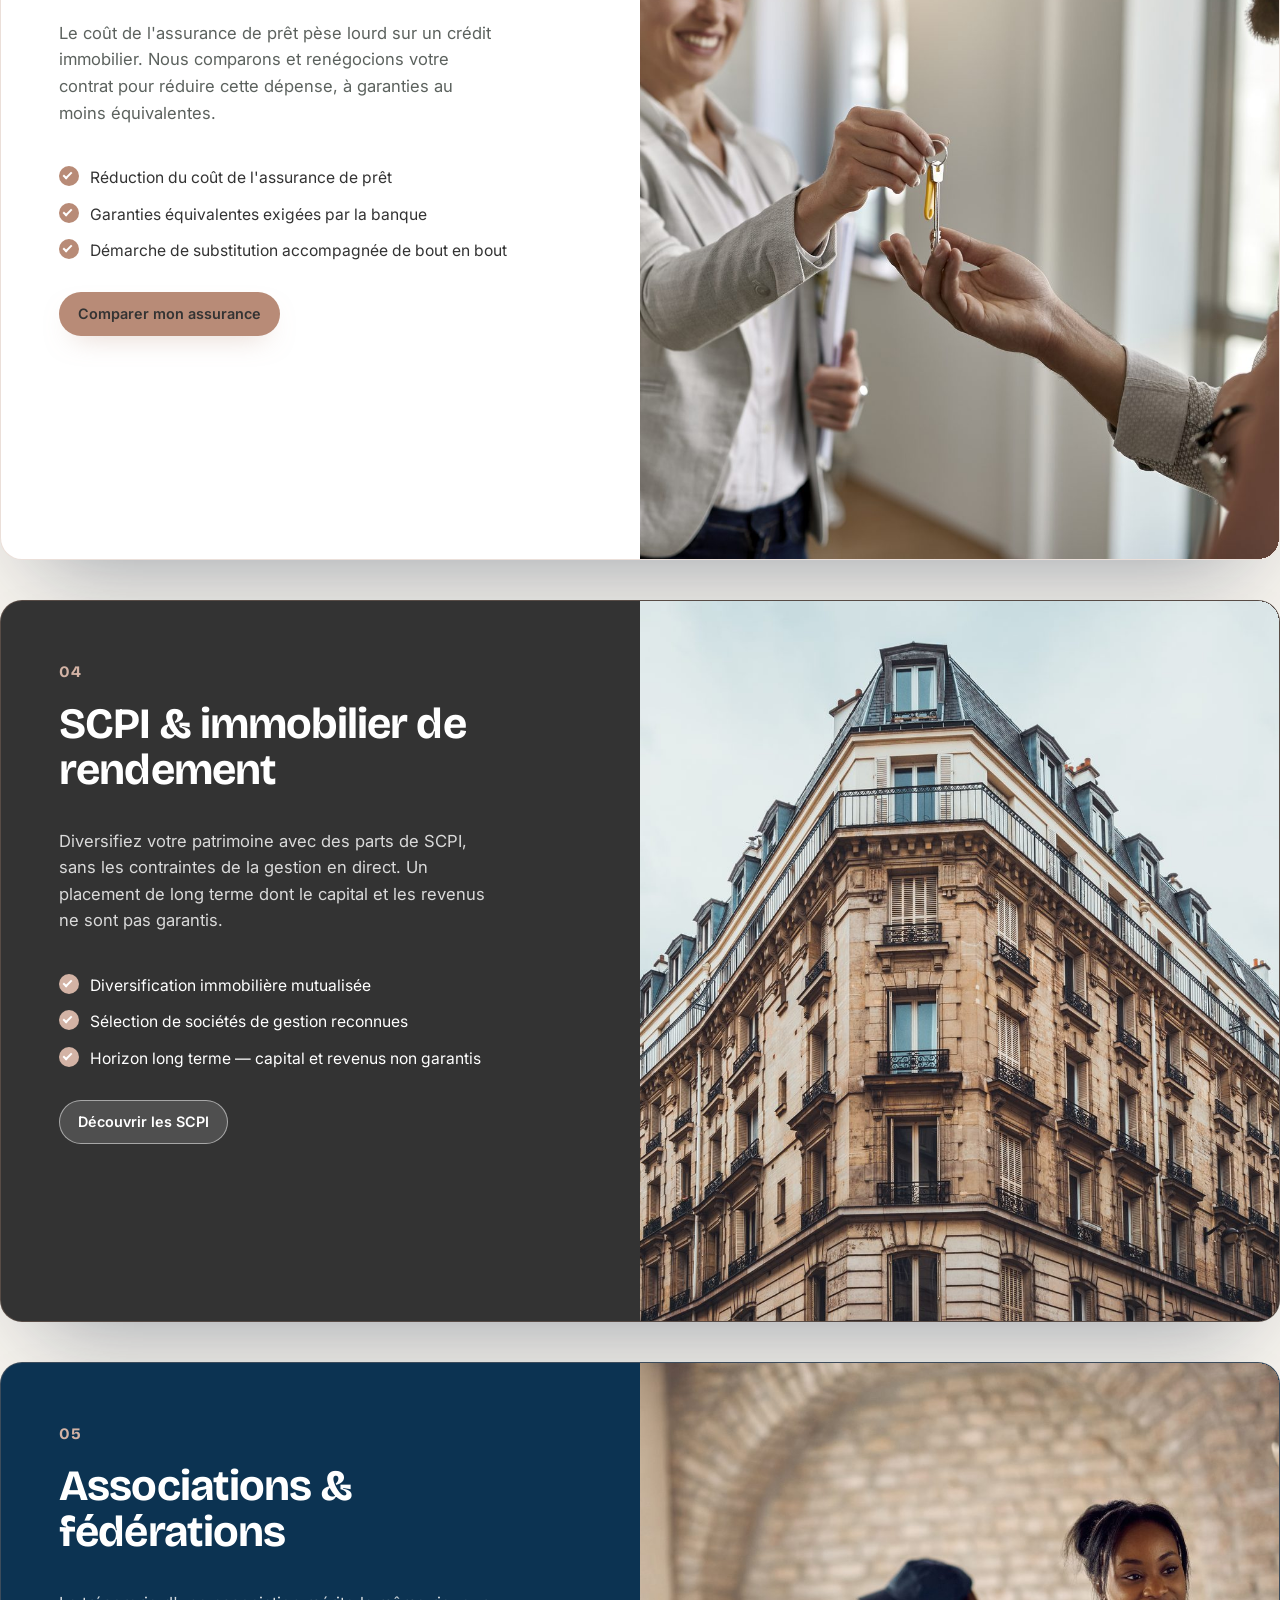
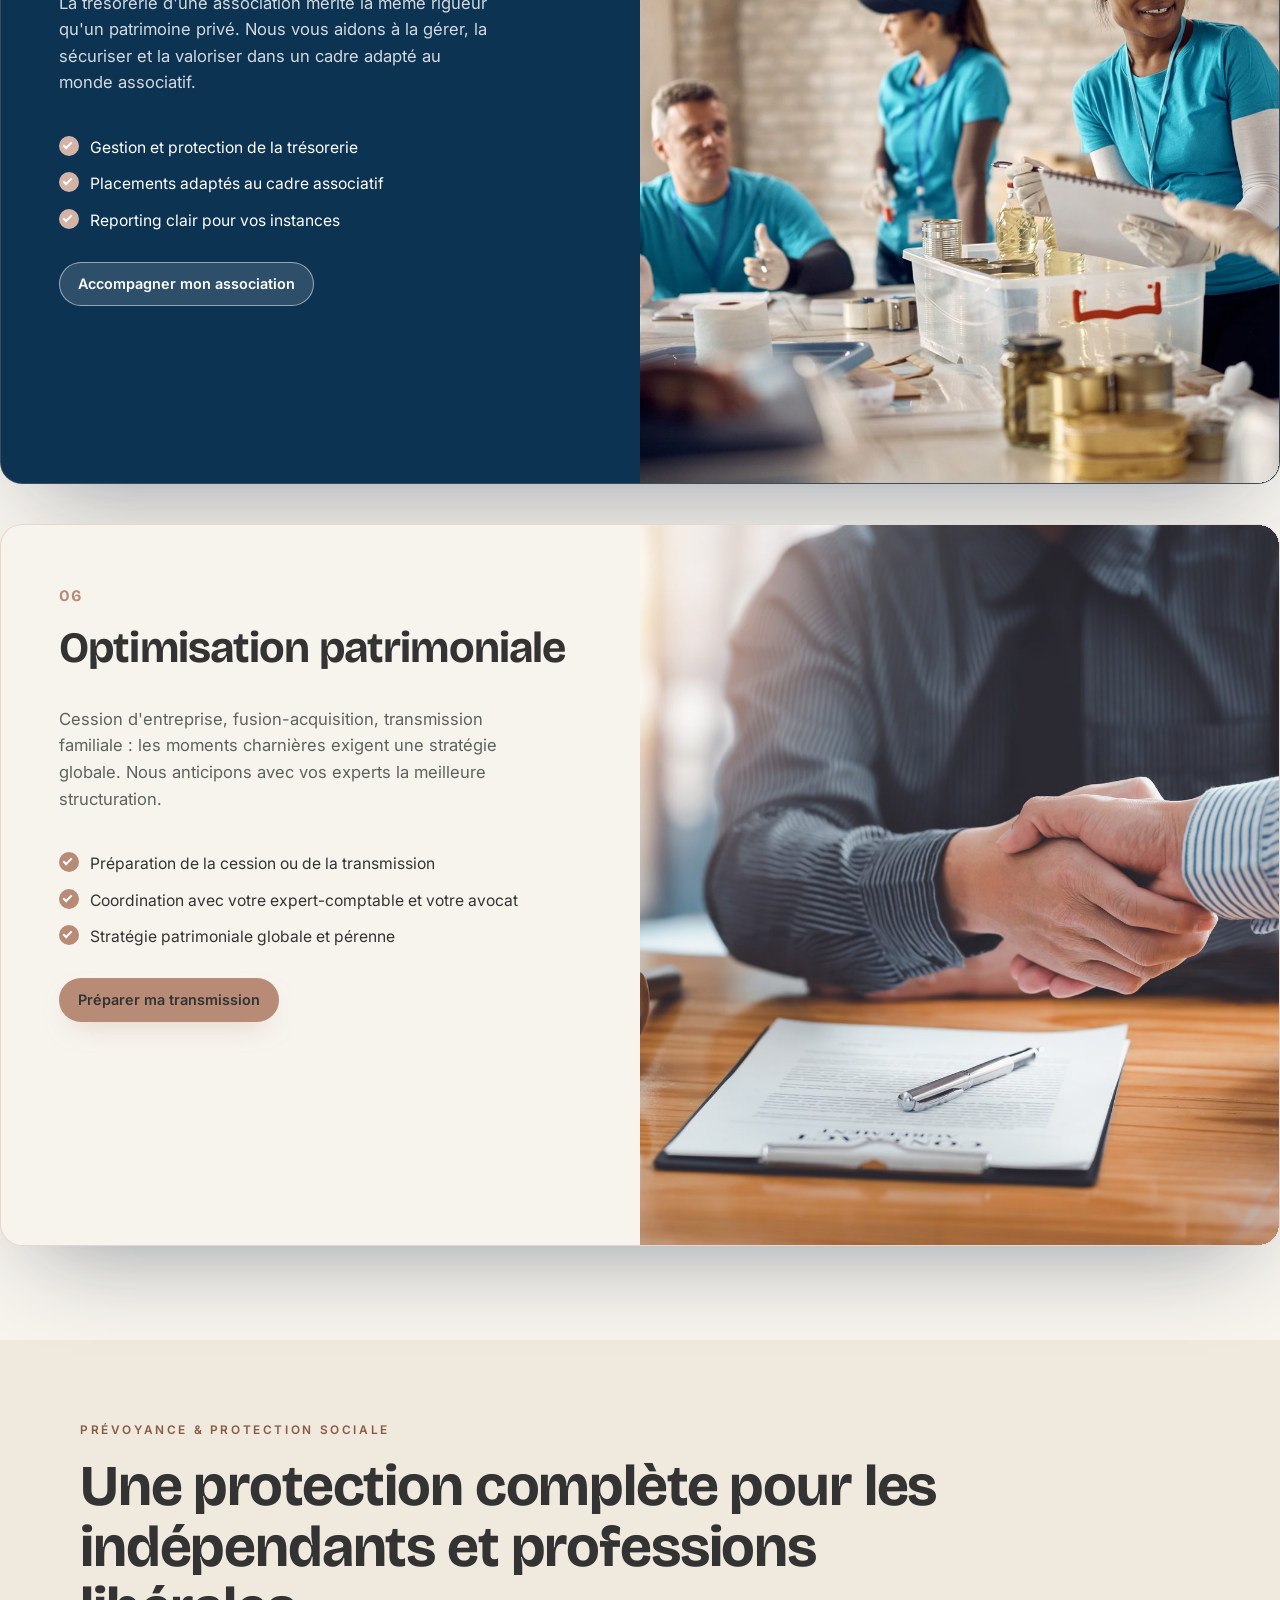
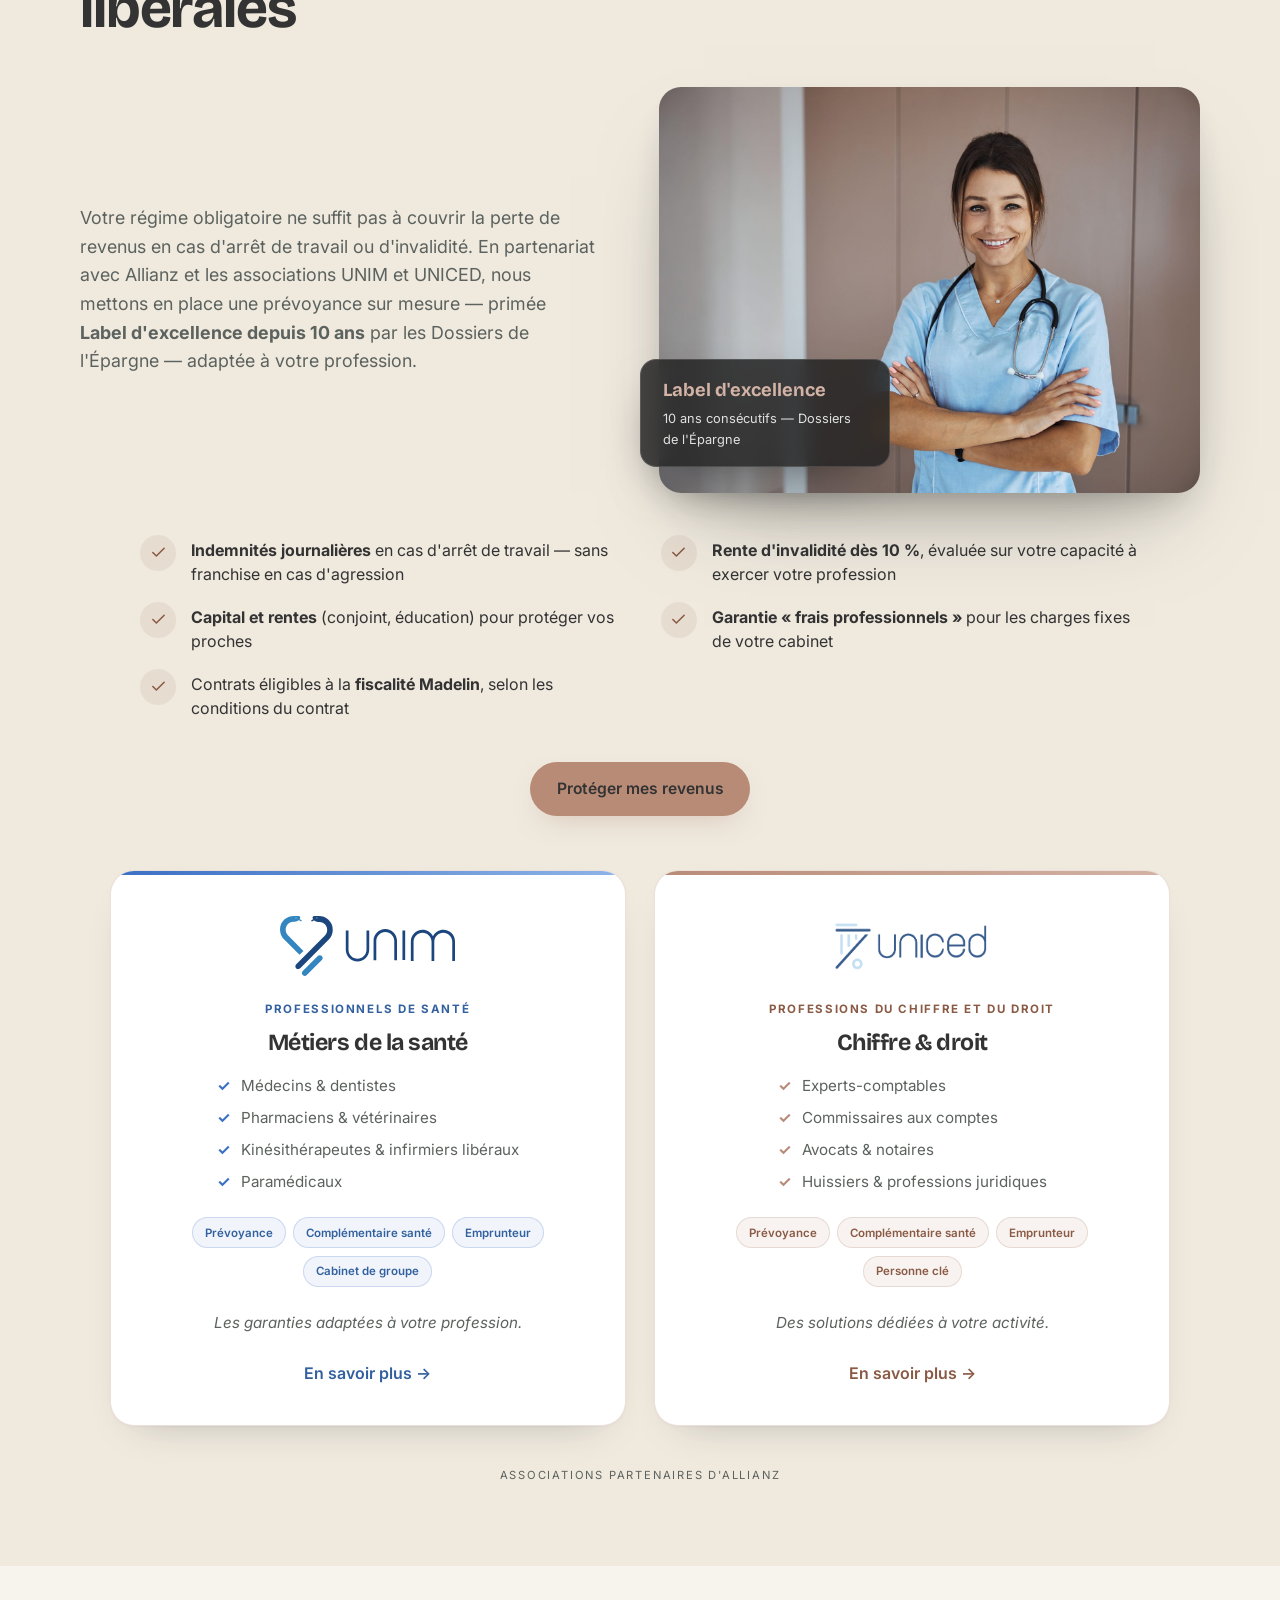
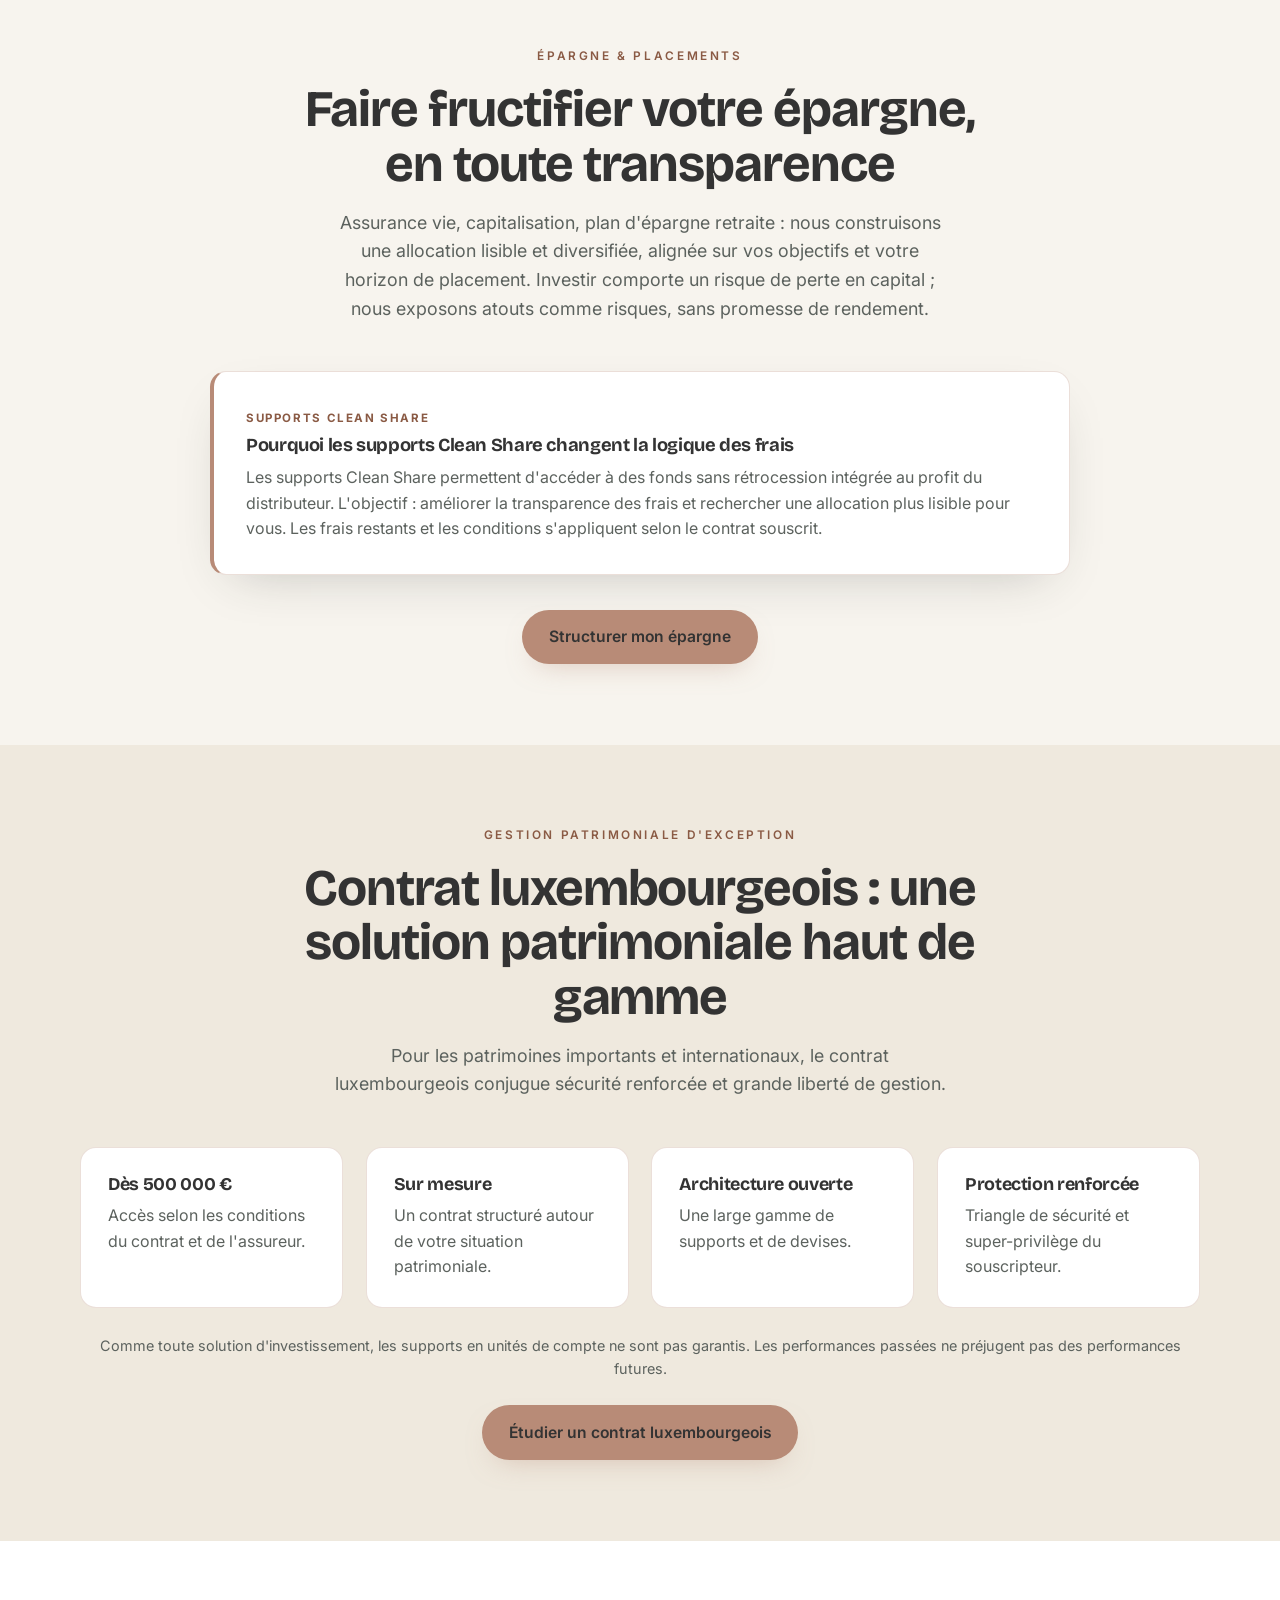
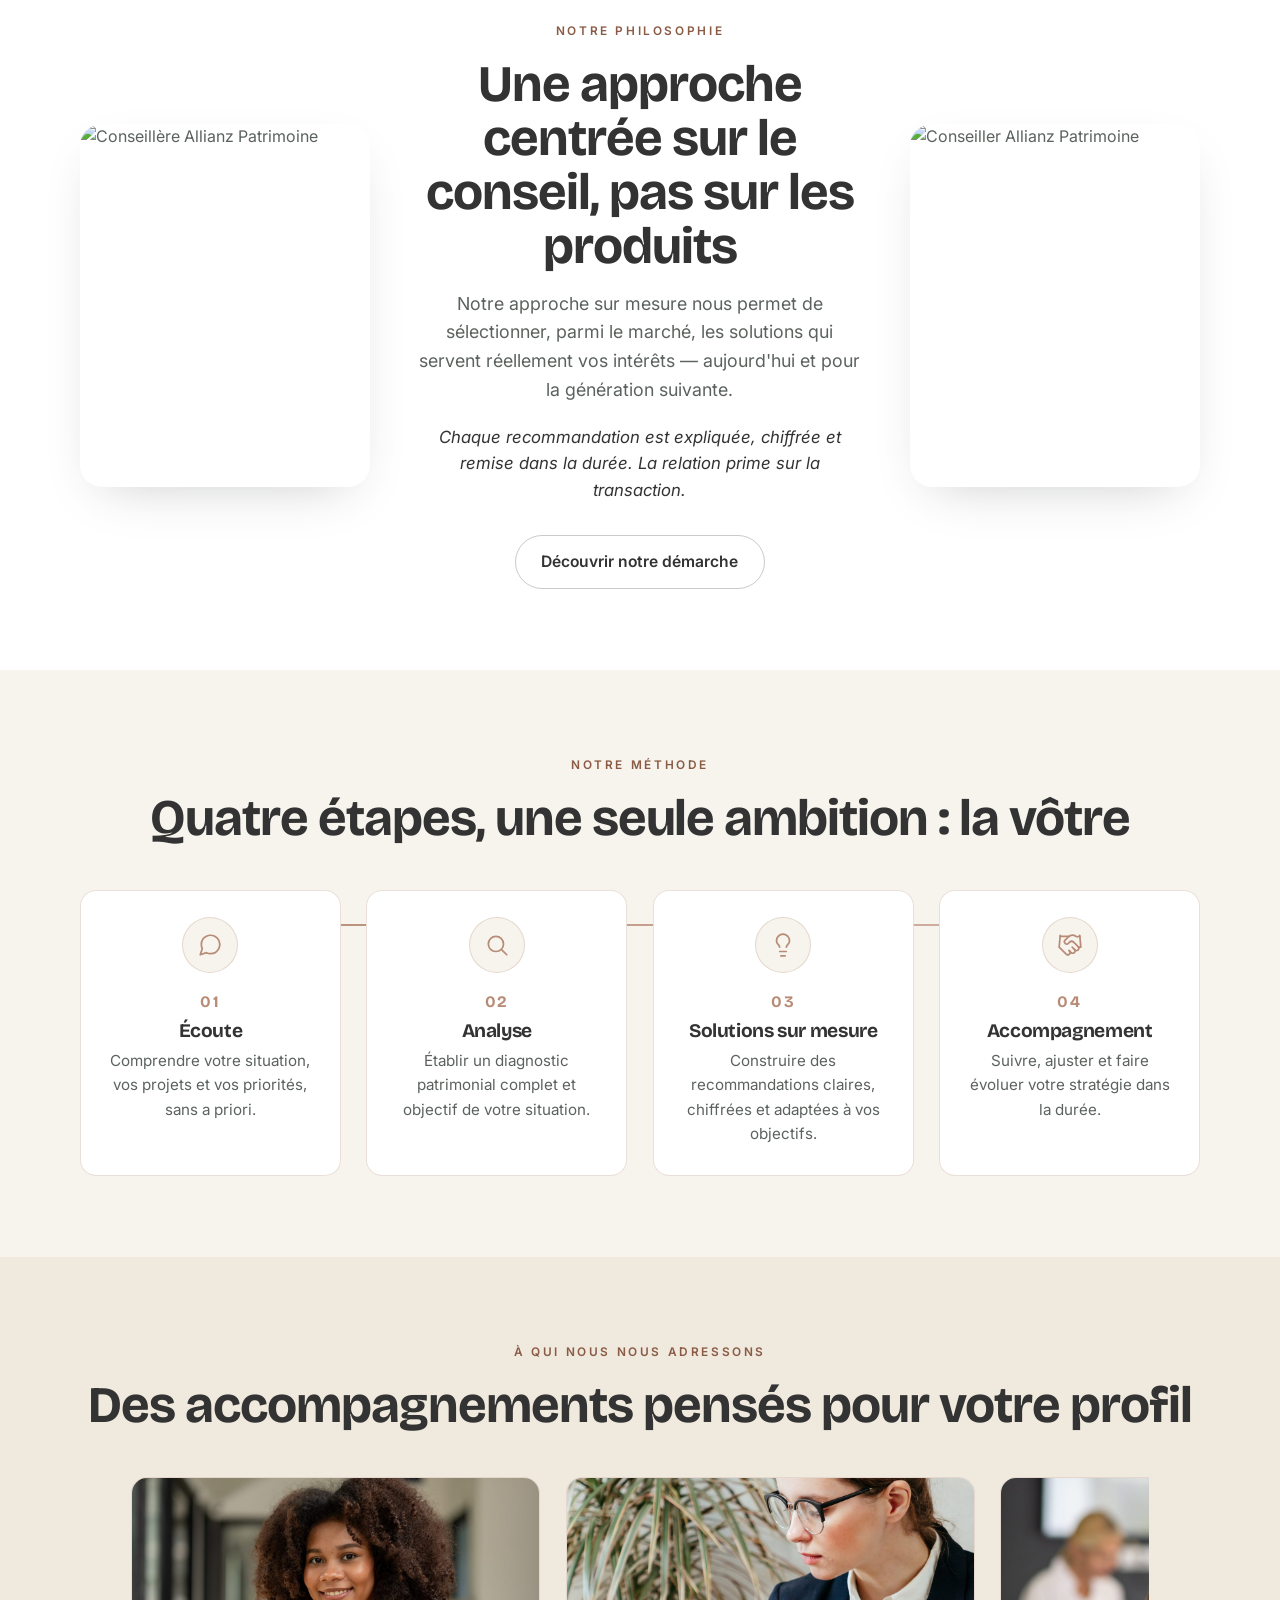
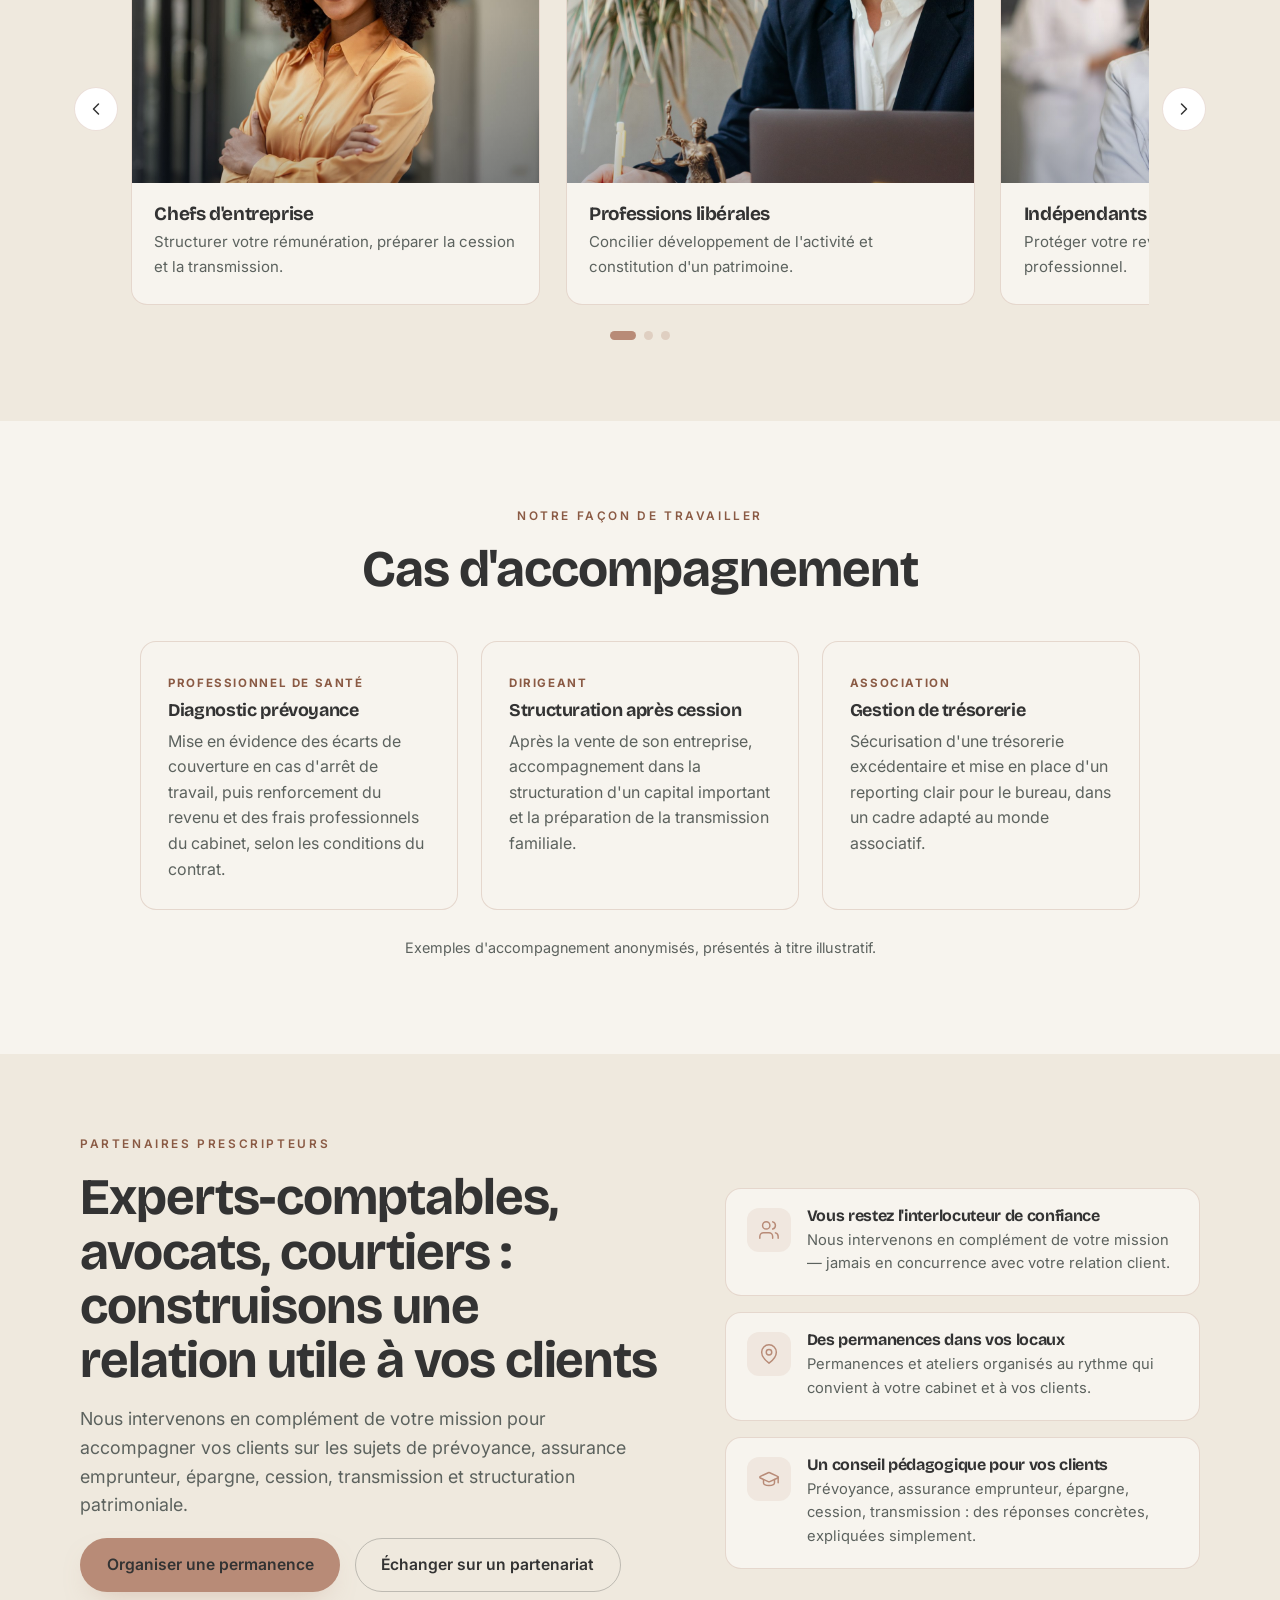
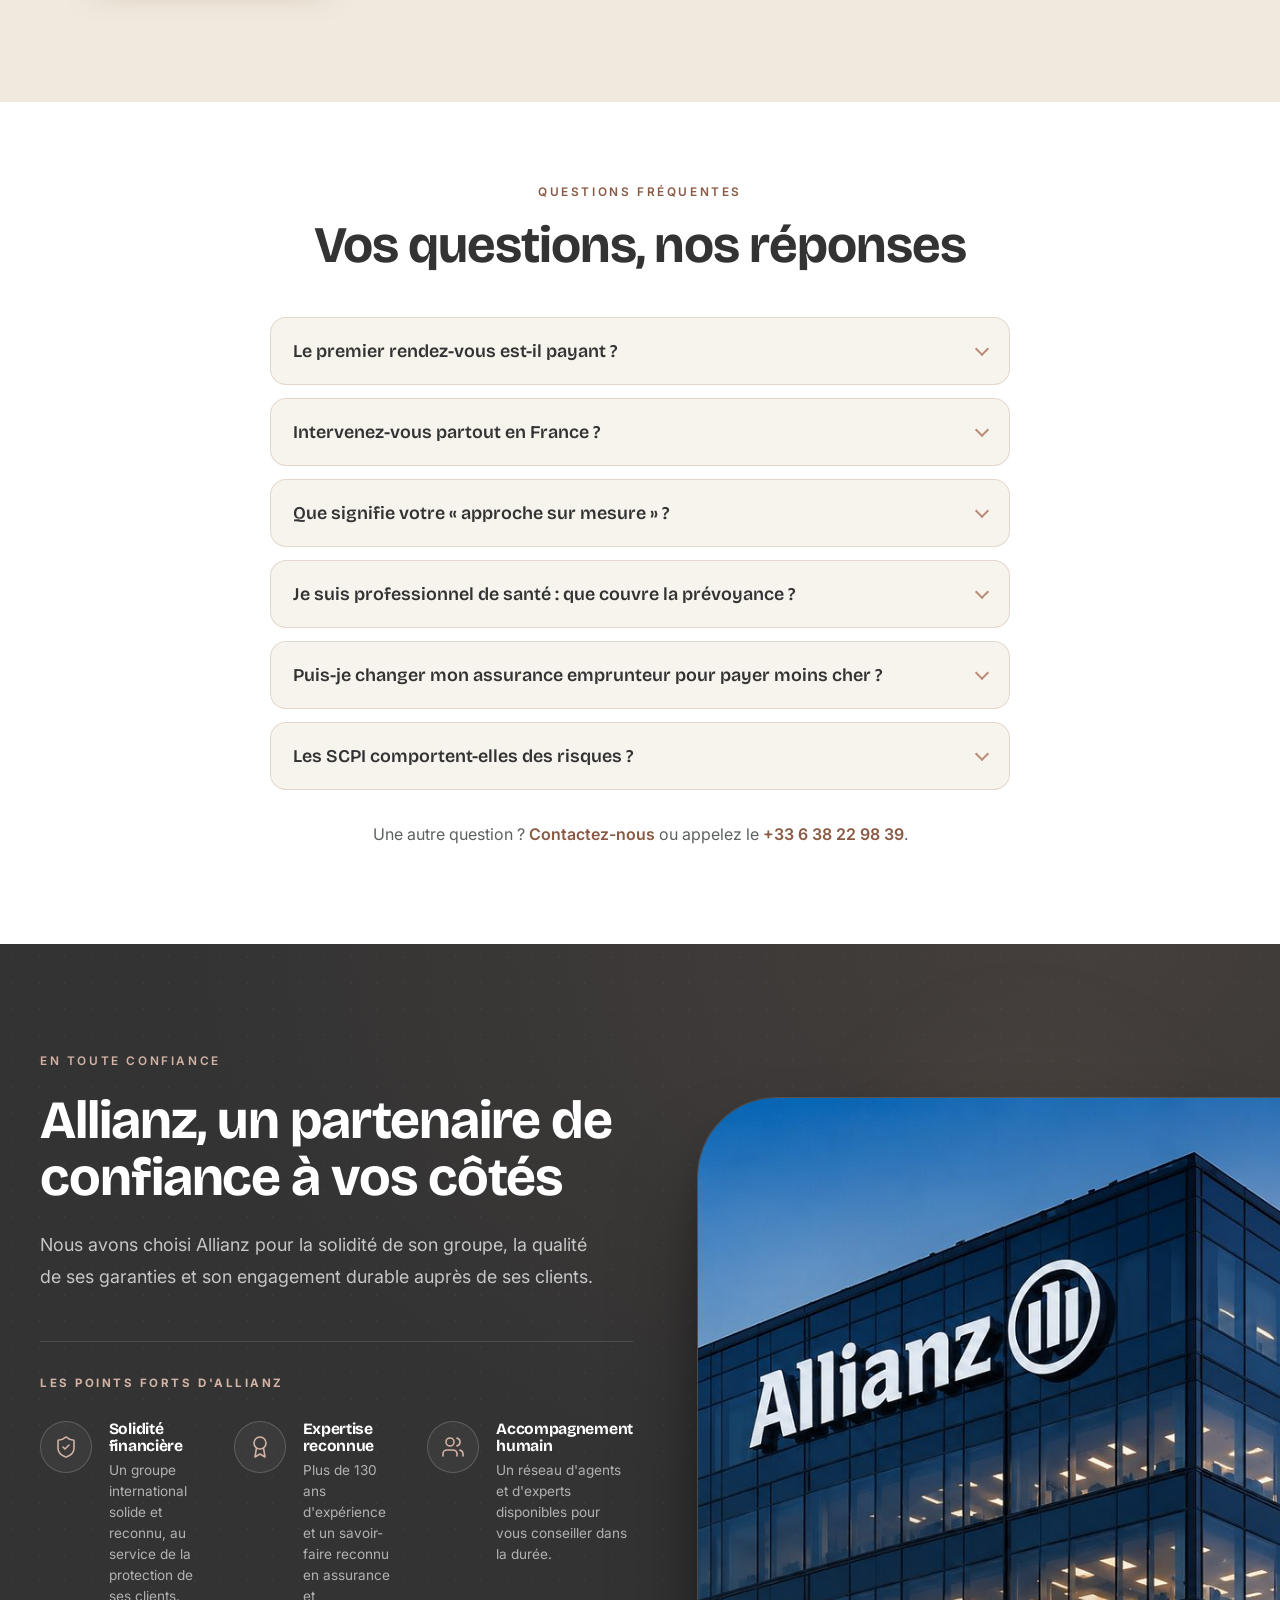
==== commit 05b3fcc2: "[v1.7.0] feat(home): focus prevoyance editorial + vitrines partenaires UNIM/UNICED - Titre hero plei" ====
--- a/index.html
+++ b/index.html
@@ -11,7 +11,7 @@
   <link rel="preconnect" href="https://fonts.gstatic.com" crossorigin />
   <link href="https://fonts.googleapis.com/css2?family=Bricolage+Grotesque:opsz,wght@12..96,400;12..96,500;12..96,600;12..96,700;12..96,800&family=Inter:wght@400;500;600&display=swap" rel="stylesheet" />
 
-  <link rel="stylesheet" href="assets/css/style.css?v=35" />
+  <link rel="stylesheet" href="assets/css/style.css?v=36" />
 </head>
 <body>
 
@@ -429,54 +429,91 @@
     <!-- PRÉVOYANCE DES INDÉPENDANTS DE SANTÉ — cible prioritaire        -->
     <!-- ============================================================= -->
     <section class="prevoyance" id="prevoyance" aria-labelledby="prevoyance-title">
-      <div class="container prevoyance-grid">
-        <div class="prevoyance-copy reveal">
+      <div class="container">
+        <!-- Titre héro pleine largeur -->
+        <div class="prev-head reveal">
           <p class="eyebrow">Prévoyance &amp; protection sociale</p>
-          <h2 class="section-title" id="prevoyance-title">Une protection complète pour les indépendants et professions libérales</h2>
-          <p class="section-lead">
-            Votre régime obligatoire ne suffit pas à couvrir la perte de revenus en cas
-            d'arrêt de travail ou d'invalidité. En partenariat avec Allianz et les
-            associations UNIM et UNICED, nous mettons en place une prévoyance sur mesure —
-            primée <strong>Label d'excellence depuis 10 ans</strong> par les Dossiers de
-            l'Épargne — adaptée à votre profession.
-          </p>
-          <ul class="prevoyance-list">
-            <li>Indemnités journalières en cas d'arrêt de travail — sans franchise en cas d'agression</li>
-            <li>Rente d'invalidité dès 10 %, évaluée sur votre capacité à exercer votre profession</li>
-            <li>Capital et rentes (conjoint, éducation) pour protéger vos proches</li>
-            <li>Garantie « frais professionnels » pour les charges fixes de votre cabinet</li>
-            <li>Contrats éligibles à la fiscalité Madelin, selon les conditions du contrat</li>
-          </ul>
+          <h2 class="section-title prev-title" id="prevoyance-title">Une protection complète pour les indépendants et professions libérales</h2>
+        </div>
+
+        <!-- Accroche + visuel élargi -->
+        <div class="prevoyance-grid">
+          <div class="prevoyance-copy reveal">
+            <p class="section-lead">
+              Votre régime obligatoire ne suffit pas à couvrir la perte de revenus en cas
+              d'arrêt de travail ou d'invalidité. En partenariat avec Allianz et les
+              associations UNIM et UNICED, nous mettons en place une prévoyance sur mesure —
+              primée <strong>Label d'excellence depuis 10 ans</strong> par les Dossiers de
+              l'Épargne — adaptée à votre profession.
+            </p>
+          </div>
+          <div class="prevoyance-media reveal">
+            <img src="assets/img/prevoyance-sante.jpg"
+                 alt="Professionnelle de santé libérale en consultation" loading="lazy" width="800" height="600" />
+            <div class="prevoyance-media-badge">
+              <span class="prevoyance-media-badge-num">Label d'excellence</span>
+              <span class="prevoyance-media-badge-label">10 ans consécutifs — Dossiers de l'Épargne</span>
+            </div>
+          </div>
+        </div>
+
+        <!-- Bénéfices : 2 colonnes scannables -->
+        <ul class="big-checks reveal">
+          <li><span class="bc-ico" aria-hidden="true"><svg viewBox="0 0 24 24" fill="none" stroke="currentColor" stroke-width="2.2" stroke-linecap="round" stroke-linejoin="round"><path d="M20 6 9 17l-5-5"/></svg></span><span><strong>Indemnités journalières</strong> en cas d'arrêt de travail — sans franchise en cas d'agression</span></li>
+          <li><span class="bc-ico" aria-hidden="true"><svg viewBox="0 0 24 24" fill="none" stroke="currentColor" stroke-width="2.2" stroke-linecap="round" stroke-linejoin="round"><path d="M20 6 9 17l-5-5"/></svg></span><span><strong>Rente d'invalidité dès 10 %</strong>, évaluée sur votre capacité à exercer votre profession</span></li>
+          <li><span class="bc-ico" aria-hidden="true"><svg viewBox="0 0 24 24" fill="none" stroke="currentColor" stroke-width="2.2" stroke-linecap="round" stroke-linejoin="round"><path d="M20 6 9 17l-5-5"/></svg></span><span><strong>Capital et rentes</strong> (conjoint, éducation) pour protéger vos proches</span></li>
+          <li><span class="bc-ico" aria-hidden="true"><svg viewBox="0 0 24 24" fill="none" stroke="currentColor" stroke-width="2.2" stroke-linecap="round" stroke-linejoin="round"><path d="M20 6 9 17l-5-5"/></svg></span><span><strong>Garantie « frais professionnels »</strong> pour les charges fixes de votre cabinet</span></li>
+          <li><span class="bc-ico" aria-hidden="true"><svg viewBox="0 0 24 24" fill="none" stroke="currentColor" stroke-width="2.2" stroke-linecap="round" stroke-linejoin="round"><path d="M20 6 9 17l-5-5"/></svg></span><span>Contrats éligibles à la <strong>fiscalité Madelin</strong>, selon les conditions du contrat</span></li>
+        </ul>
+        <div class="section-head reveal" style="margin: 2.6rem auto 0;">
           <a href="contact.html?sujet=prevoyance" class="btn btn-primary">Protéger mes revenus</a>
         </div>
-        <div class="prevoyance-media reveal">
-          <img src="assets/img/prevoyance-sante.jpg"
-               alt="Professionnel de santé libéral en consultation" loading="lazy" />
-          <div class="prevoyance-media-badge">
-            <span class="prevoyance-media-badge-num">Label d'excellence</span>
-            <span class="prevoyance-media-badge-label">10 ans consécutifs — Dossiers de l'Épargne</span>
-          </div>
-        </div>
-      </div>
-
-      <!-- Deux associations : valoriser UNIM ET UNICED -->
-      <div class="container" style="margin-top: clamp(2.5rem, 5vw, 4rem);">
-        <div class="info-grid reveal" style="max-width: 900px; margin-inline: auto;">
-          <article class="info-card">
-            <span class="case-tag">Professionnels de santé — UNIM</span>
+
+        <!-- Vitrines partenaires UNIM / UNICED -->
+        <div class="partner-cards">
+          <article class="partner-card unim reveal">
+            <img class="p-logo" src="assets/img/unim-logo.svg" alt="UNIM" loading="lazy" />
+            <span class="case-tag">Professionnels de santé</span>
             <h3>Métiers de la santé</h3>
-            <p>Médecins, dentistes, pharmaciens, vétérinaires, kinésithérapeutes, infirmiers et paramédicaux : une prévoyance pensée pour protéger un revenu lié à votre pratique.</p>
+            <ul class="mini-list">
+              <li>Médecins &amp; dentistes</li>
+              <li>Pharmaciens &amp; vétérinaires</li>
+              <li>Kinésithérapeutes &amp; infirmiers libéraux</li>
+              <li>Paramédicaux</li>
+            </ul>
+            <div class="partner-chips">
+              <span class="p-chip">Prévoyance</span>
+              <span class="p-chip">Complémentaire santé</span>
+              <span class="p-chip">Emprunteur</span>
+              <span class="p-chip">Cabinet de groupe</span>
+            </div>
+            <p class="p-tagline">Les garanties adaptées à votre profession.</p>
+            <a class="p-cta" href="associations.html">En savoir plus&nbsp;<span class="arr" aria-hidden="true">&rarr;</span></a>
           </article>
-          <article class="info-card">
-            <span class="case-tag">Professions du chiffre et du droit — UNICED</span>
+
+          <article class="partner-card uniced reveal">
+            <img class="p-logo" src="assets/img/uniced-logo.png?v=2" alt="UNICED" loading="lazy" />
+            <span class="case-tag">Professions du chiffre et du droit</span>
             <h3>Chiffre &amp; droit</h3>
-            <p>Experts-comptables, avocats, notaires, huissiers, commissaires aux comptes : des garanties adaptées aux réalités de votre cabinet et de votre statut.</p>
+            <ul class="mini-list">
+              <li>Experts-comptables</li>
+              <li>Commissaires aux comptes</li>
+              <li>Avocats &amp; notaires</li>
+              <li>Huissiers &amp; professions juridiques</li>
+            </ul>
+            <div class="partner-chips">
+              <span class="p-chip">Prévoyance</span>
+              <span class="p-chip">Complémentaire santé</span>
+              <span class="p-chip">Emprunteur</span>
+              <span class="p-chip">Personne clé</span>
+            </div>
+            <p class="p-tagline">Des solutions dédiées à votre activité.</p>
+            <a class="p-cta" href="associations.html">En savoir plus&nbsp;<span class="arr" aria-hidden="true">&rarr;</span></a>
           </article>
         </div>
-        <div class="prevoyance-partners" style="justify-content: center; margin-top: 1.8rem;">
+
+        <div class="prevoyance-partners" style="justify-content: center; margin-top: 2.6rem; margin-bottom: 0;">
           <span class="prevoyance-partners-label">Associations partenaires d'Allianz</span>
-          <img src="assets/img/unim-logo.svg" alt="UNIM" loading="lazy" />
-          <img src="assets/img/uniced-logo.png?v=2" alt="UNICED" loading="lazy" />
         </div>
       </div>
     </section>
--- a/assets/css/style.css
+++ b/assets/css/style.css
@@ -968,7 +968,7 @@
 /* -------- Prévoyance santé (cible prioritaire) -------- */
 .prevoyance { background: var(--beige); padding: clamp(4rem, 9vh, 7rem) 0; }
 .prevoyance-grid {
-  display: grid; grid-template-columns: 1.05fr 0.95fr;
+  display: grid; grid-template-columns: 1fr 1.05fr;   /* le visuel prend plus de place */
   gap: clamp(2rem, 5vw, 4.5rem); align-items: center;
 }
 .badge-prio {
@@ -998,21 +998,24 @@
 .prevoyance-partners img { height: 38px; width: auto; mix-blend-mode: multiply; }
 .prevoyance-media { position: relative; }
 .prevoyance-media > img {
-  width: 100%; border-radius: var(--r-l); box-shadow: var(--ombre-douce);
-  aspect-ratio: 4 / 5; object-fit: cover;
+  width: 100%; height: auto; border-radius: var(--r-l);
+  aspect-ratio: 4 / 3; object-fit: cover; object-position: center 20%;
+  box-shadow: 0 18px 40px -18px rgba(42,46,44,0.35), 0 45px 90px -45px rgba(42,46,44,0.5);
 }
 .prevoyance-media-badge {
-  position: absolute; left: -1rem; bottom: 1.4rem;
-  background: var(--bleu); color: #fff;
-  padding: 0.9rem 1.2rem; border-radius: var(--r-m);
-  box-shadow: var(--ombre-douce); max-width: 230px;
-  display: flex; flex-direction: column; gap: 0.2rem;
+  position: absolute; left: -1.2rem; bottom: 1.6rem;
+  background: rgba(31,31,31,0.82); color: #fff;
+  -webkit-backdrop-filter: blur(10px); backdrop-filter: blur(10px);
+  border: 1px solid rgba(255,255,255,0.14);
+  padding: 1rem 1.35rem; border-radius: 16px;
+  box-shadow: 0 22px 50px -20px rgba(0,0,0,0.55); max-width: 250px;
+  display: flex; flex-direction: column; gap: 0.25rem;
 }
 .prevoyance-media-badge-num {
   font-family: var(--font-titre); font-weight: 700;
-  color: var(--or-clair); font-size: 1.1rem;
-}
-.prevoyance-media-badge-label { font-size: 0.78rem; opacity: 0.86; }
+  color: var(--or-clair); font-size: 1.15rem;
+}
+.prevoyance-media-badge-label { font-size: 0.8rem; opacity: 0.85; }
 @media (max-width: 860px) {
   .prevoyance-grid { grid-template-columns: 1fr; }
   .prevoyance-media { order: -1; max-width: 520px; margin-inline: auto; }
@@ -1362,6 +1365,57 @@
 .compare-table td:last-child { background: rgba(184,139,119,0.07); color: var(--gris-titre); font-weight: 500; }
 .compare-table tbody tr:last-child th, .compare-table tbody tr:last-child td { border-bottom: none; }
 
+/* ===== Focus prévoyance (home) : titre héro + bénéfices + vitrines partenaires ===== */
+.prev-head { max-width: 980px; margin-bottom: clamp(2rem, 4vw, 3rem); }
+.prev-title { font-size: clamp(2.2rem, 4.6vw, 3.6rem); max-width: 24ch; }
+
+/* Bénéfices : 2 colonnes équilibrées, icônes rondes */
+.big-checks { display: grid; grid-template-columns: 1fr 1fr; gap: 1.2rem 2.6rem; max-width: 1000px; margin: 2.8rem auto 0; }
+.big-checks li { display: flex; gap: 0.95rem; align-items: flex-start; color: var(--gris-titre); line-height: 1.5; }
+.bc-ico {
+  flex: none; width: 36px; height: 36px; border-radius: 50%;
+  display: grid; place-items: center; margin-top: -0.2rem;
+  background: rgba(184,139,119,0.14); color: var(--or-texte);
+}
+.bc-ico svg { width: 17px; height: 17px; }
+@media (max-width: 700px) { .big-checks { grid-template-columns: 1fr; gap: 1rem; } }
+
+/* Vitrines partenaires UNIM / UNICED */
+.partner-cards { display: grid; grid-template-columns: 1fr 1fr; gap: 1.8rem; max-width: 1060px; margin: 3.4rem auto 0; align-items: stretch; }
+.partner-card {
+  position: relative; overflow: hidden;
+  display: flex; flex-direction: column; align-items: center; text-align: center;
+  background: var(--blanc); border: 1px solid var(--filet); border-radius: 24px;
+  padding: 2.8rem 2.2rem 2.4rem;
+  box-shadow: 0 1px 2px rgba(42,46,44,0.04), 0 18px 40px -28px rgba(42,46,44,0.35);
+  transition: transform 0.25s ease, box-shadow 0.25s ease, border-color 0.25s ease;
+}
+.partner-card::before { content: ""; position: absolute; top: 0; left: 0; right: 0; height: 4px; }
+.partner-card.unim::before { background: linear-gradient(90deg, #3b6fc4, #8fb4e8); }
+.partner-card.uniced::before { background: linear-gradient(90deg, var(--or), var(--or-clair)); }
+.partner-card:hover { transform: translateY(-6px); box-shadow: 0 2px 6px rgba(42,46,44,0.05), 0 32px 60px -28px rgba(42,46,44,0.42); }
+.partner-card.unim:hover { border-color: rgba(59,111,196,0.4); }
+.partner-card.uniced:hover { border-color: rgba(184,139,119,0.55); }
+.partner-card .p-logo { height: 60px; width: auto; margin: 0 0 1.5rem; transition: transform 0.25s ease; }
+.partner-card:hover .p-logo { transform: scale(1.05); }
+.partner-card .case-tag { margin-bottom: 0.7rem; }
+.partner-card.unim .case-tag { color: #33619f; }
+.partner-card h3 { font-size: 1.45rem; margin: 0 0 1.2rem; }
+.partner-card .mini-list { text-align: left; margin: 0 auto 1.4rem; gap: 0.5rem; }
+.partner-card.unim .mini-list li::before { color: #3b6fc4; }
+.partner-chips { display: flex; flex-wrap: wrap; gap: 0.45rem; justify-content: center; margin-bottom: 1.5rem; }
+.p-chip {
+  font-size: 0.72rem; font-weight: 600; padding: 0.34rem 0.75rem; border-radius: 999px;
+  background: rgba(184,139,119,0.1); color: var(--or-texte); border: 1px solid rgba(184,139,119,0.25);
+}
+.partner-card.unim .p-chip { background: rgba(59,111,196,0.07); color: #33619f; border-color: rgba(59,111,196,0.22); }
+.p-tagline { font-style: italic; color: var(--gris-corps); font-size: 0.95rem; margin: 0 0 1.6rem; }
+.p-cta { margin-top: auto; font-weight: 600; color: var(--or-texte); }
+.partner-card.unim .p-cta { color: #33619f; }
+.p-cta .arr { display: inline-block; transition: transform 0.25s ease; }
+.partner-card:hover .p-cta .arr { transform: translateX(5px); }
+@media (max-width: 860px) { .partner-cards { grid-template-columns: 1fr; max-width: 560px; } }
+
 /* ===== Section confiance Allianz (fond sombre, 2 colonnes, éditorial) ===== */
 .allianz-trust {
   background:
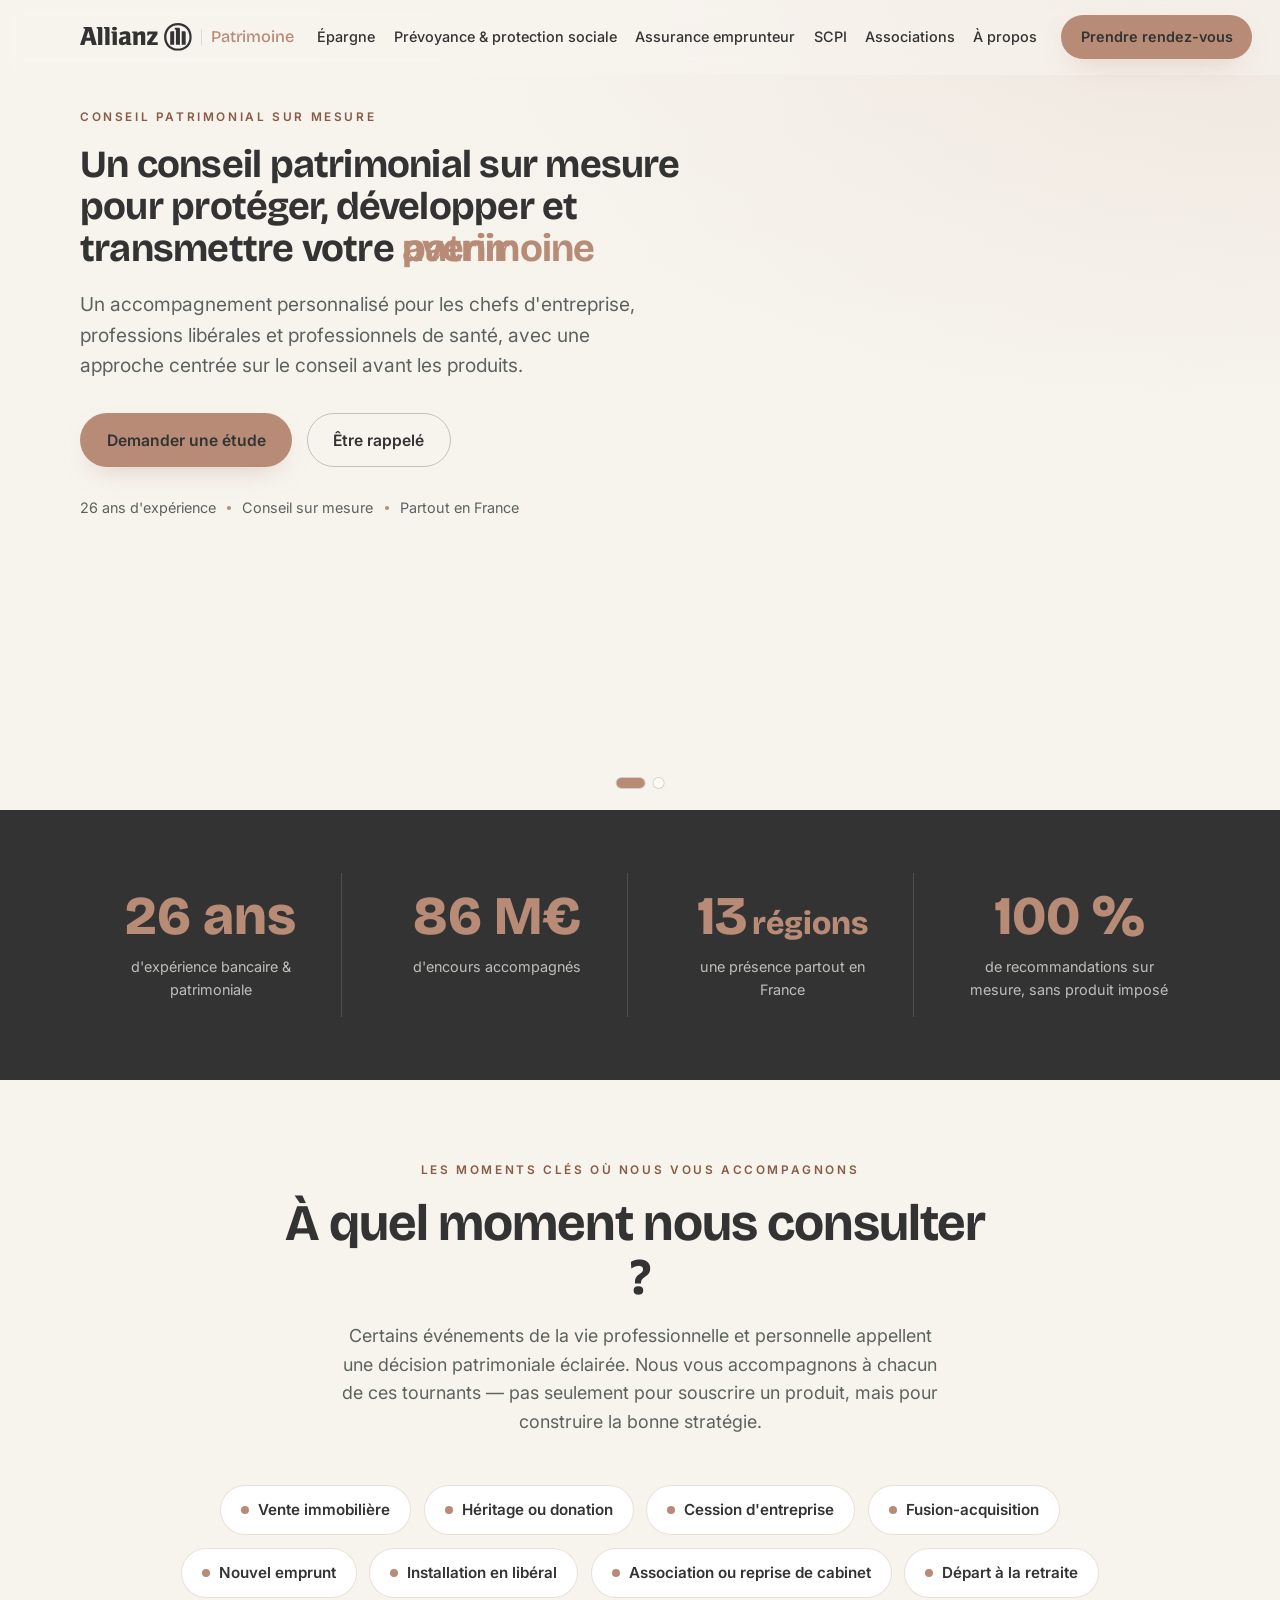
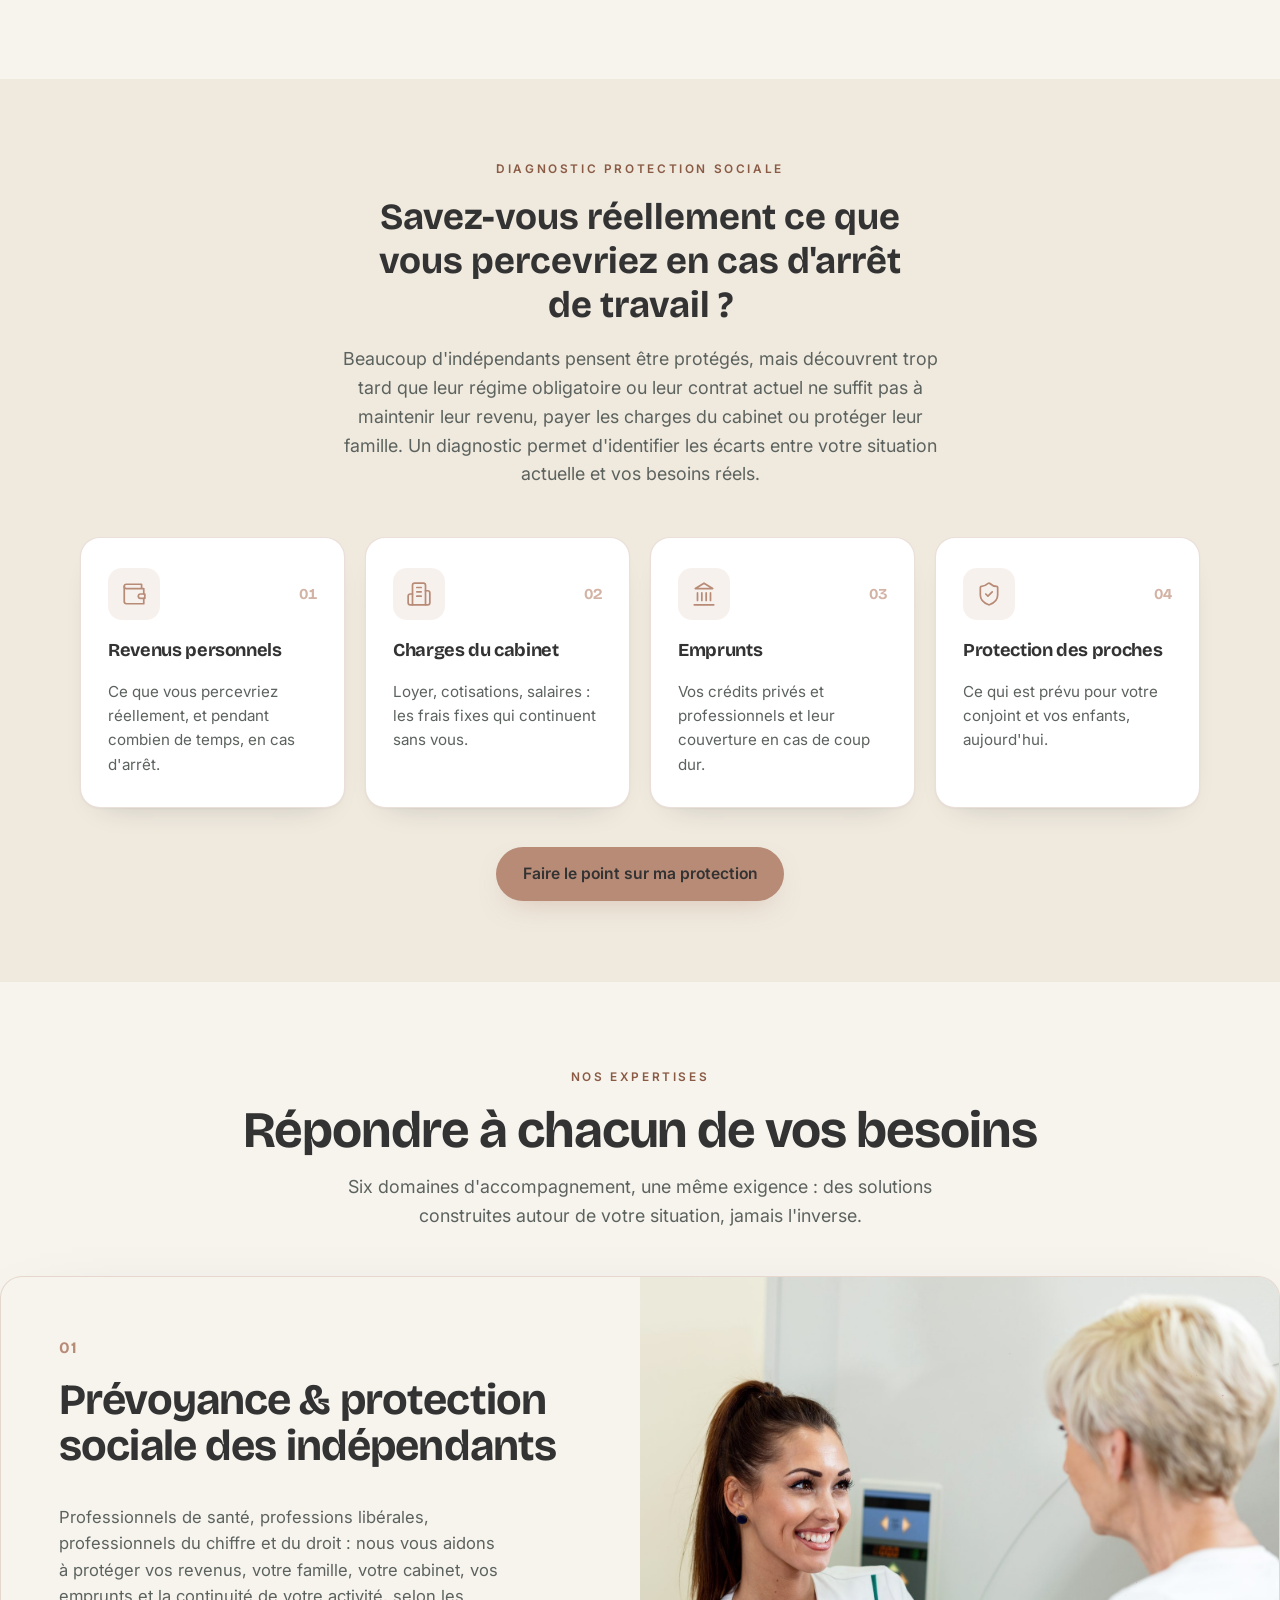
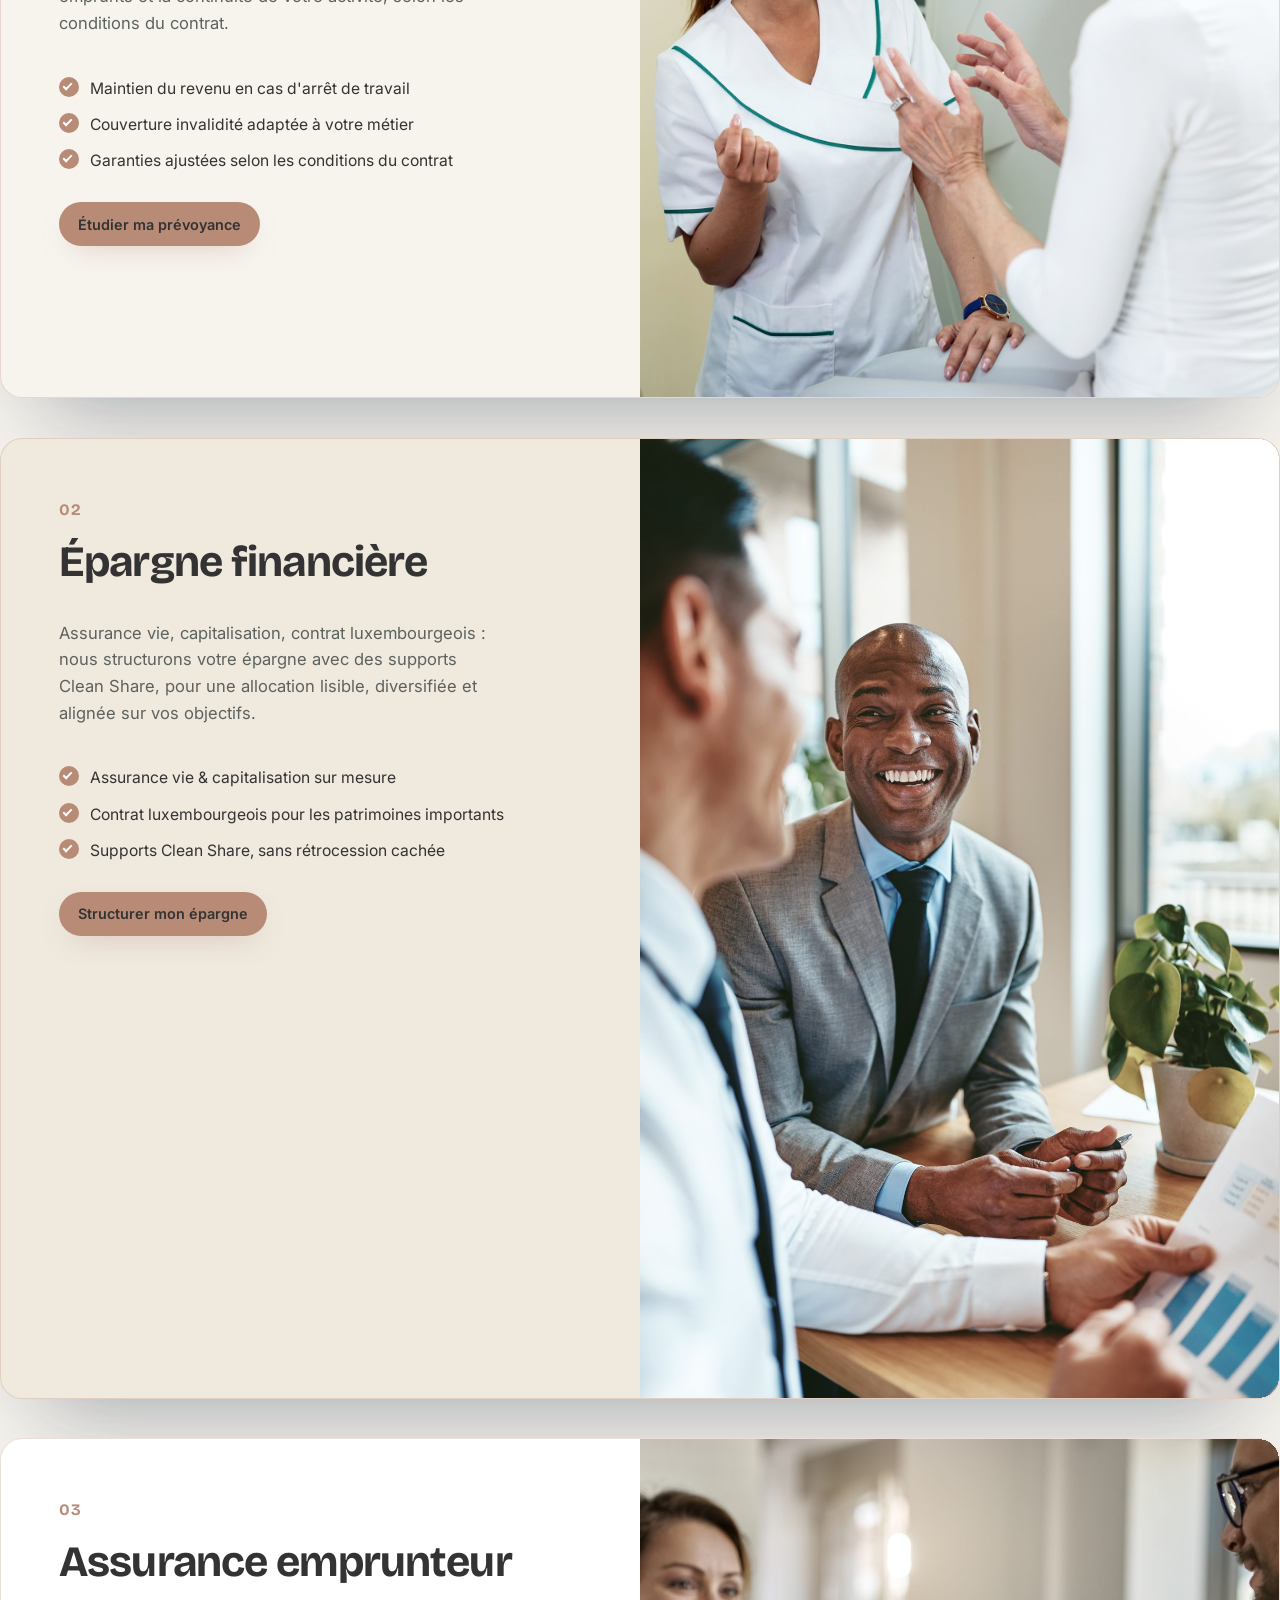
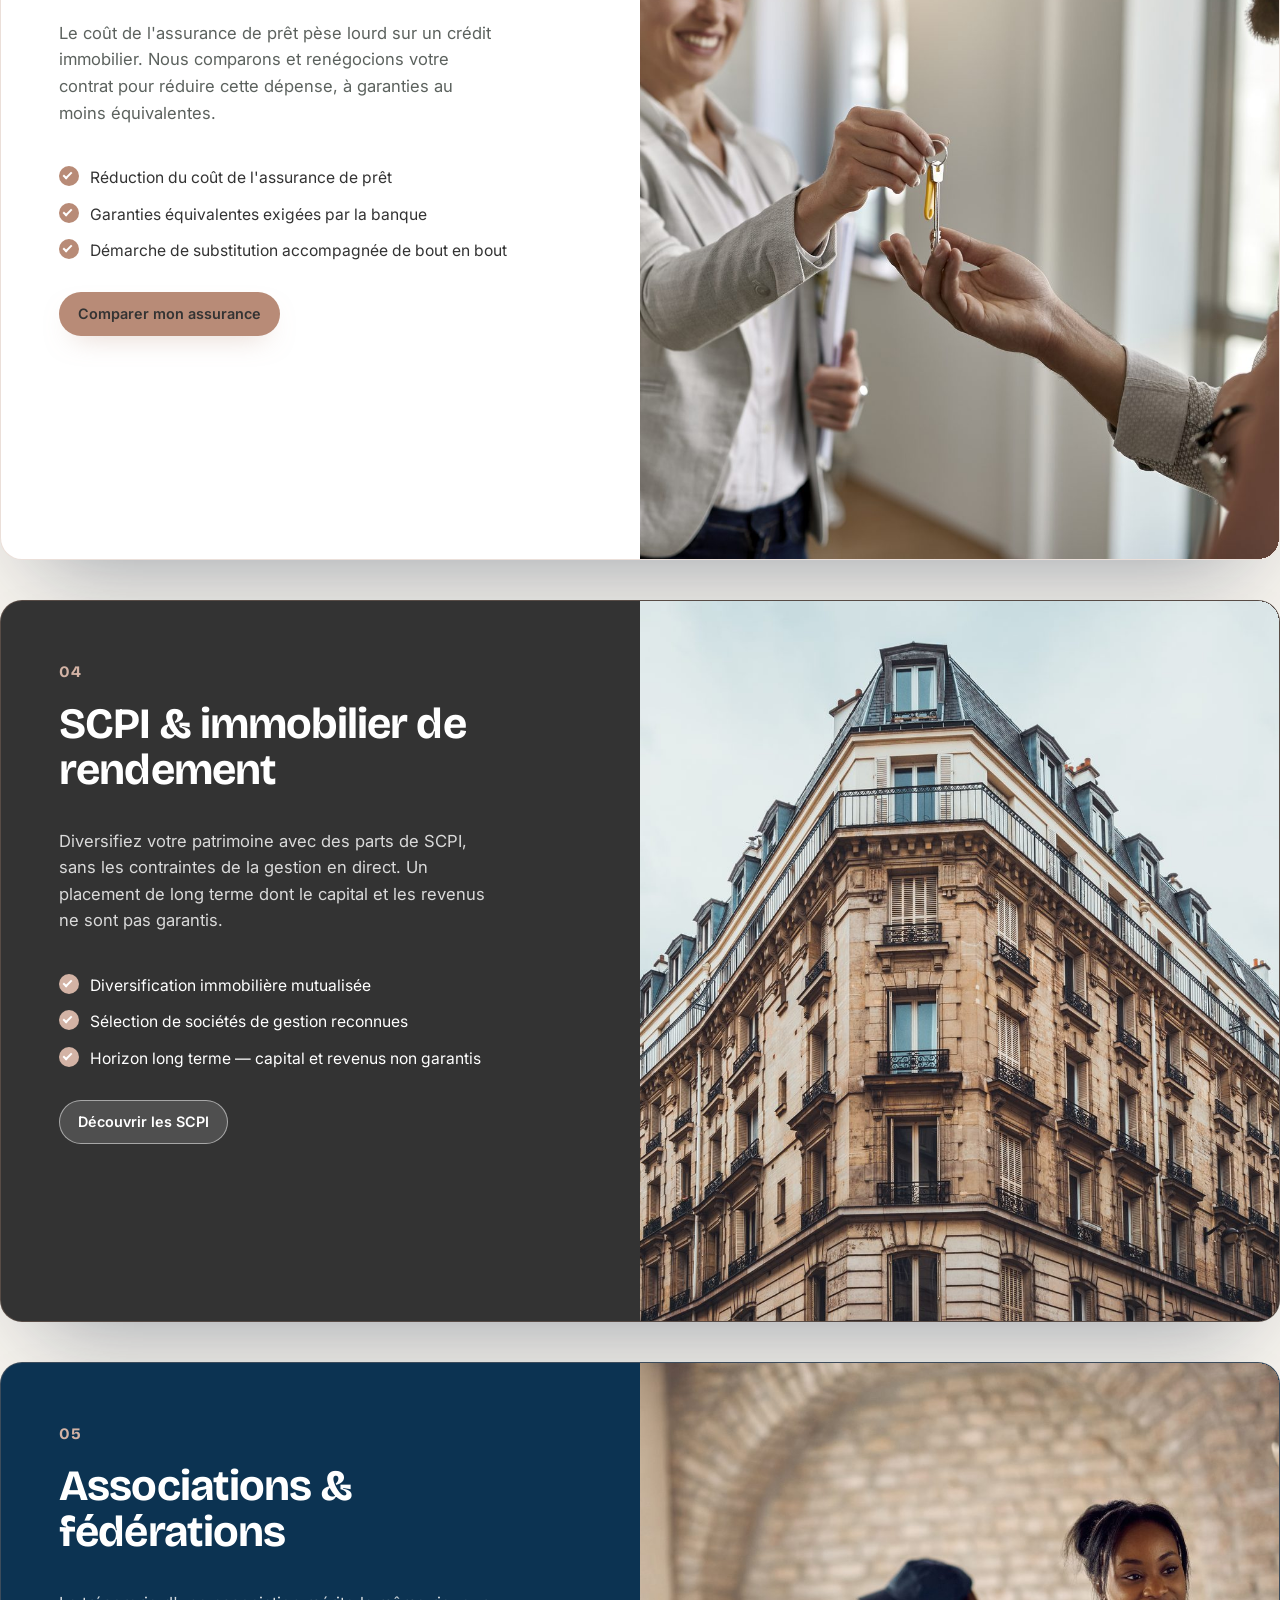
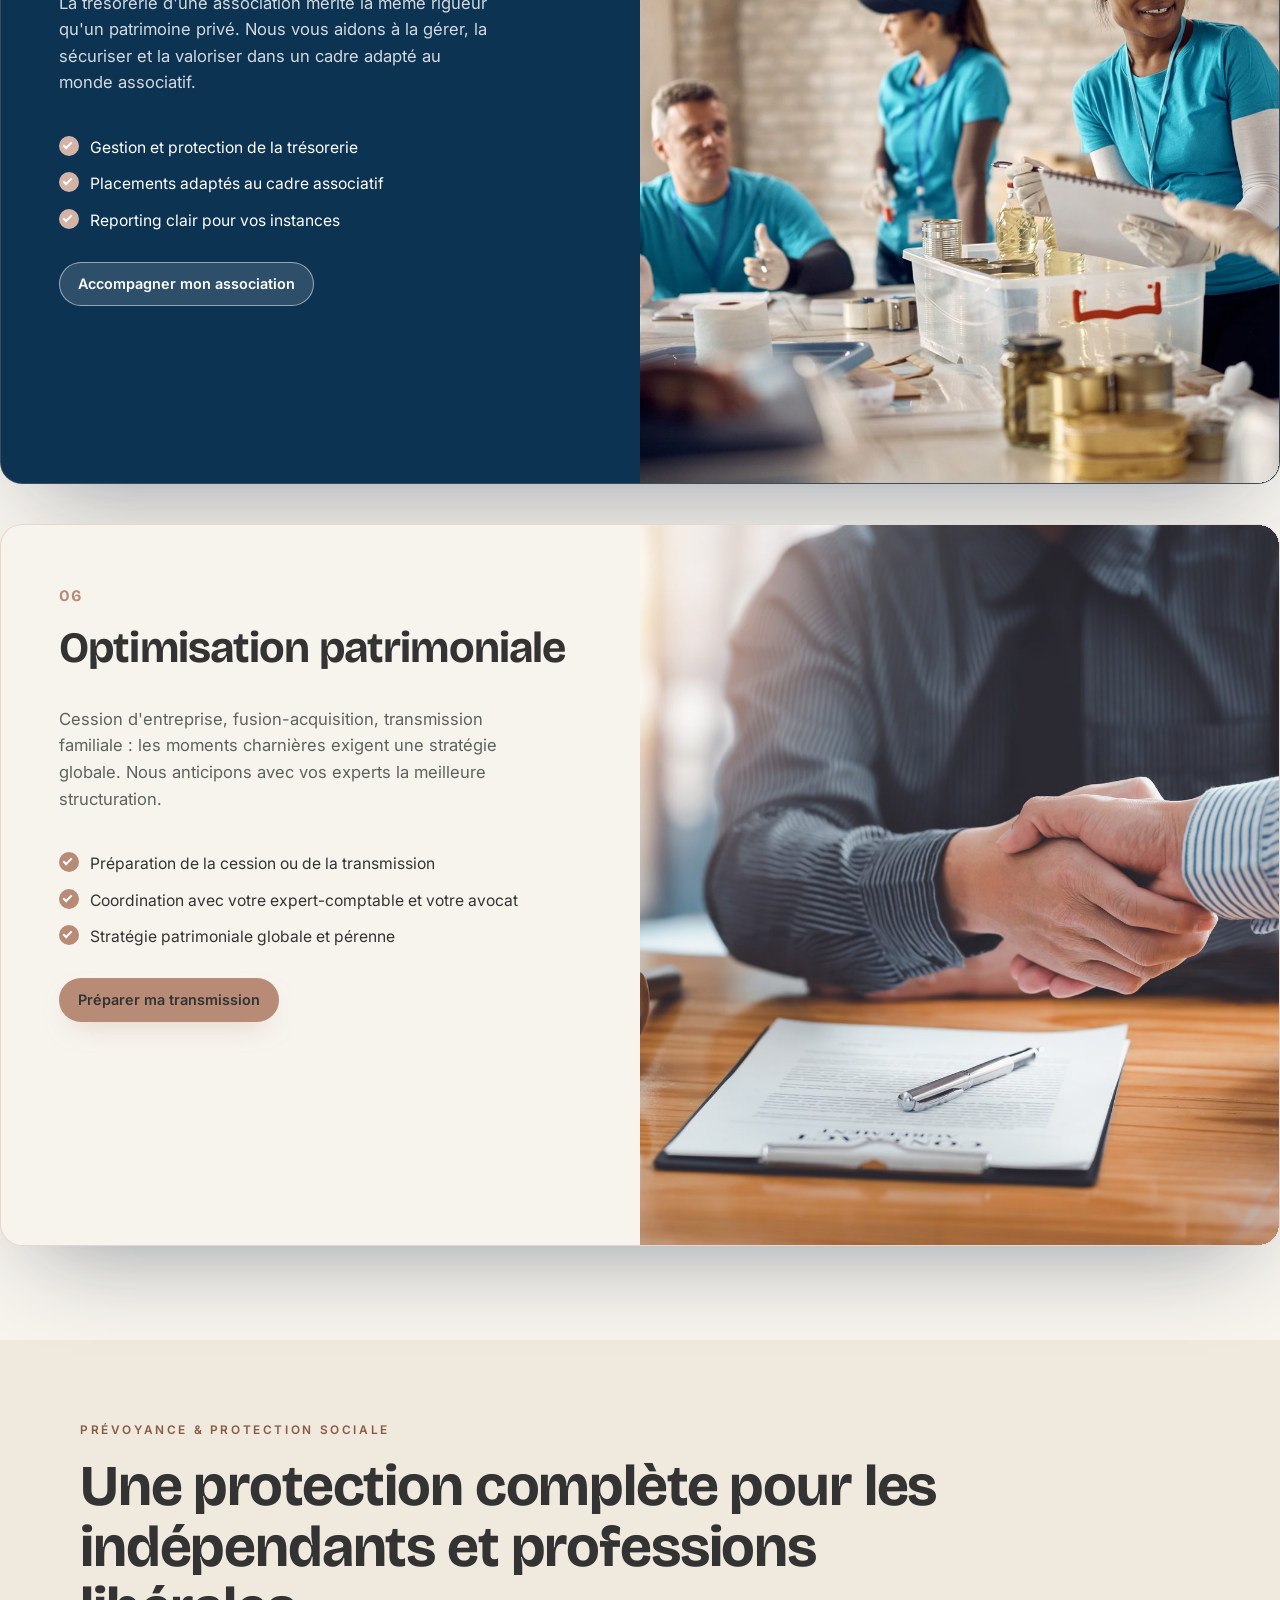
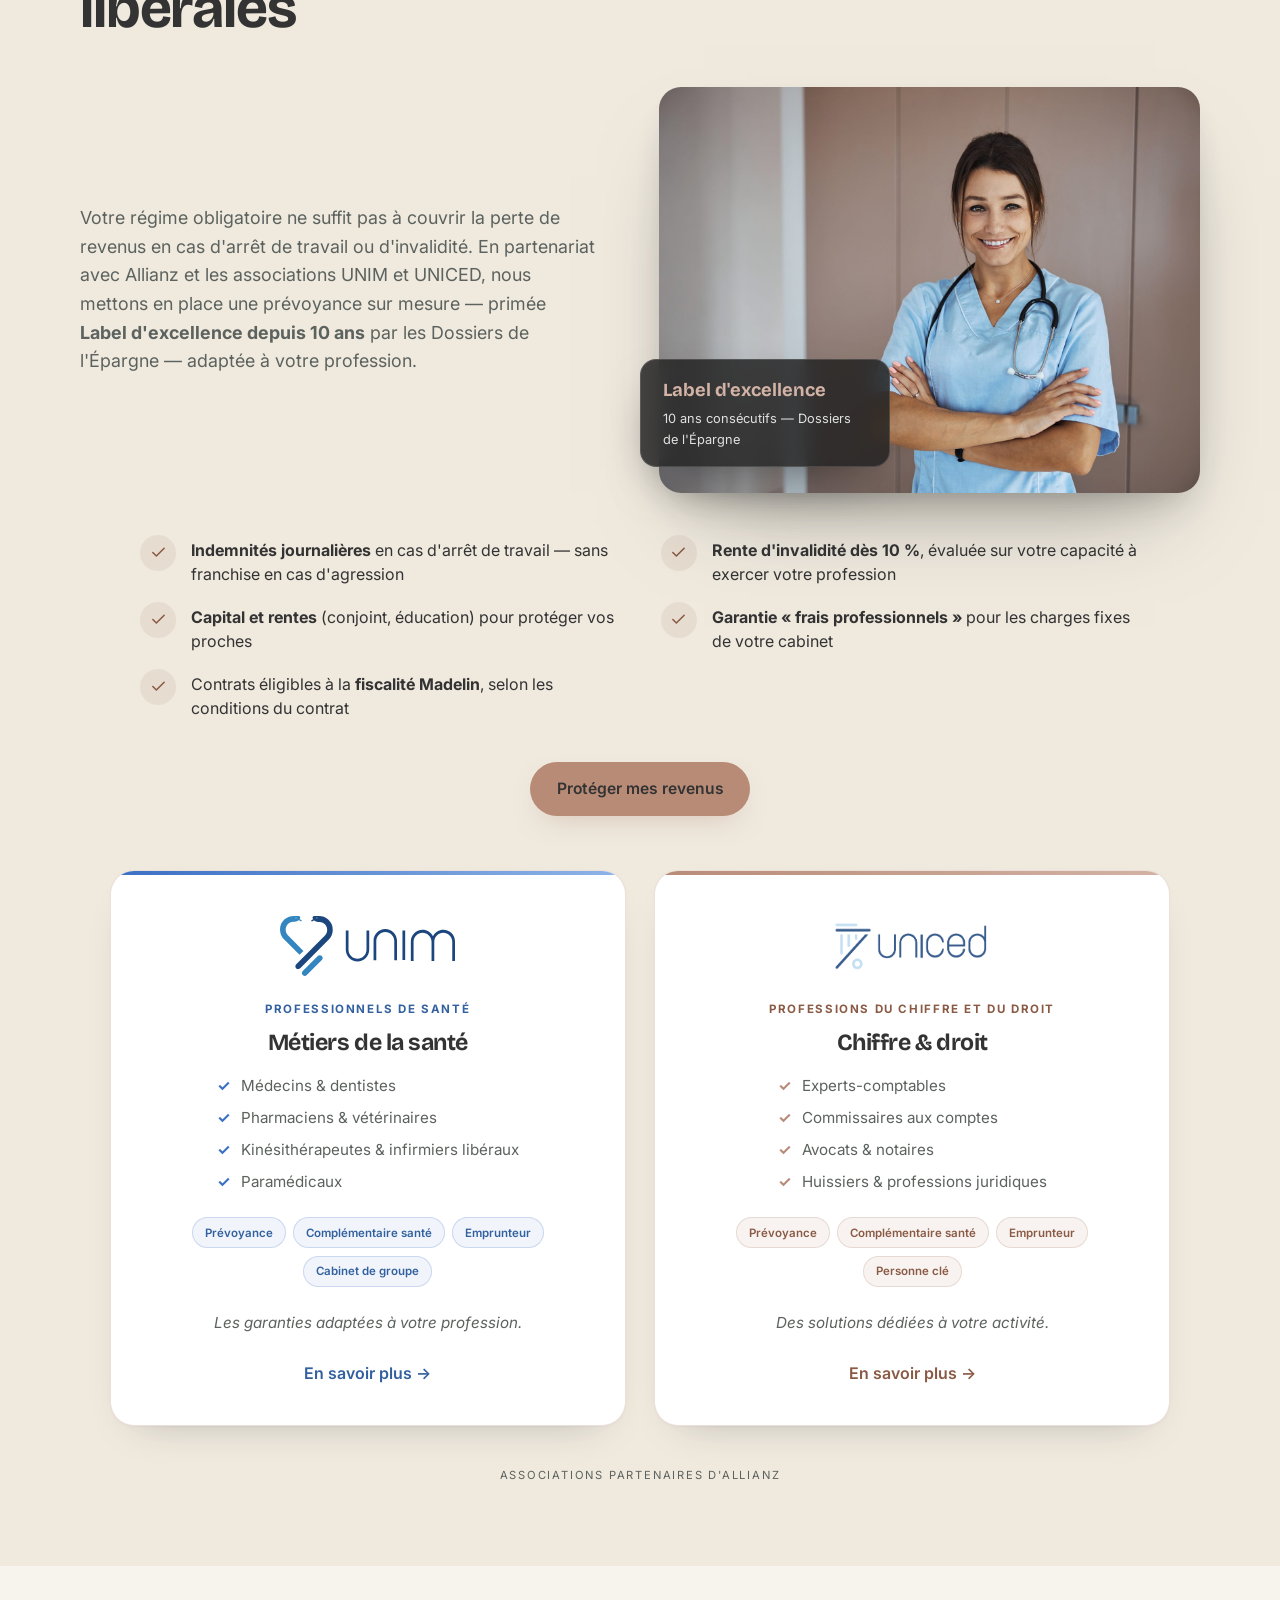
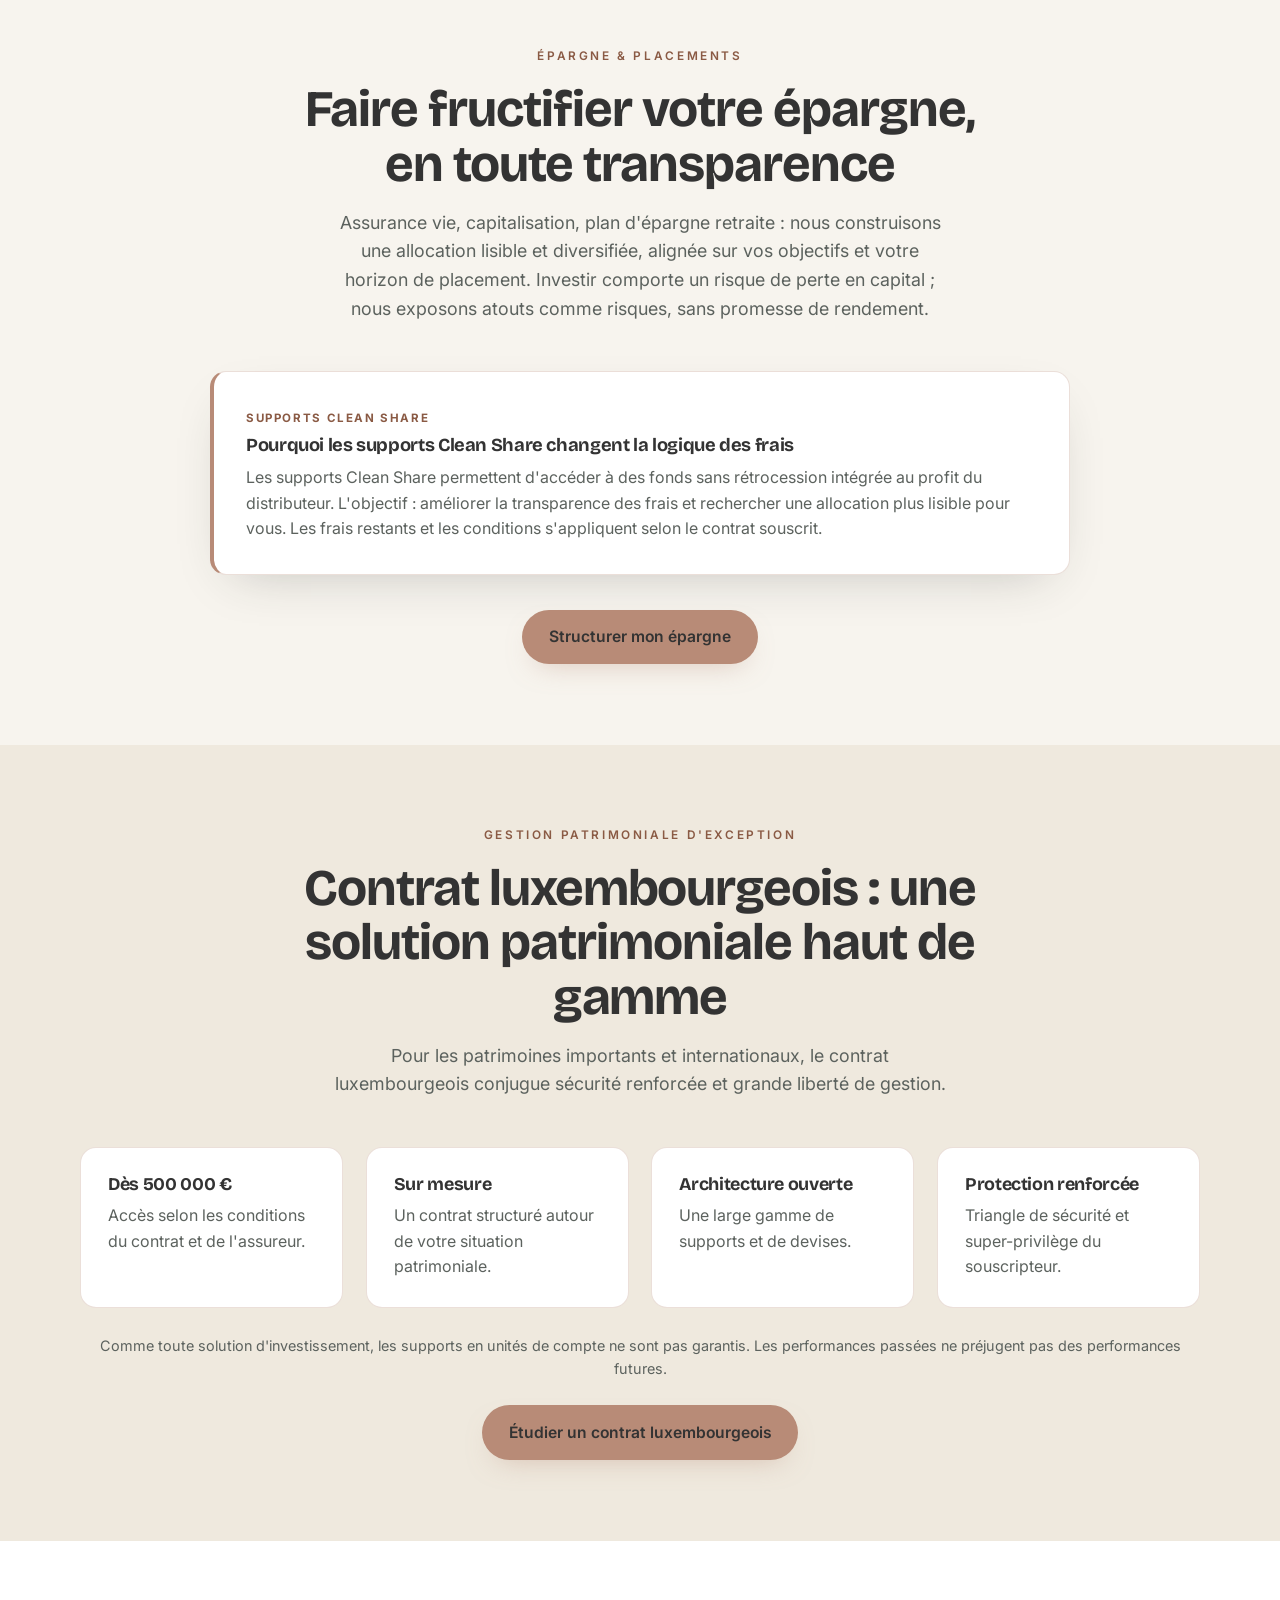
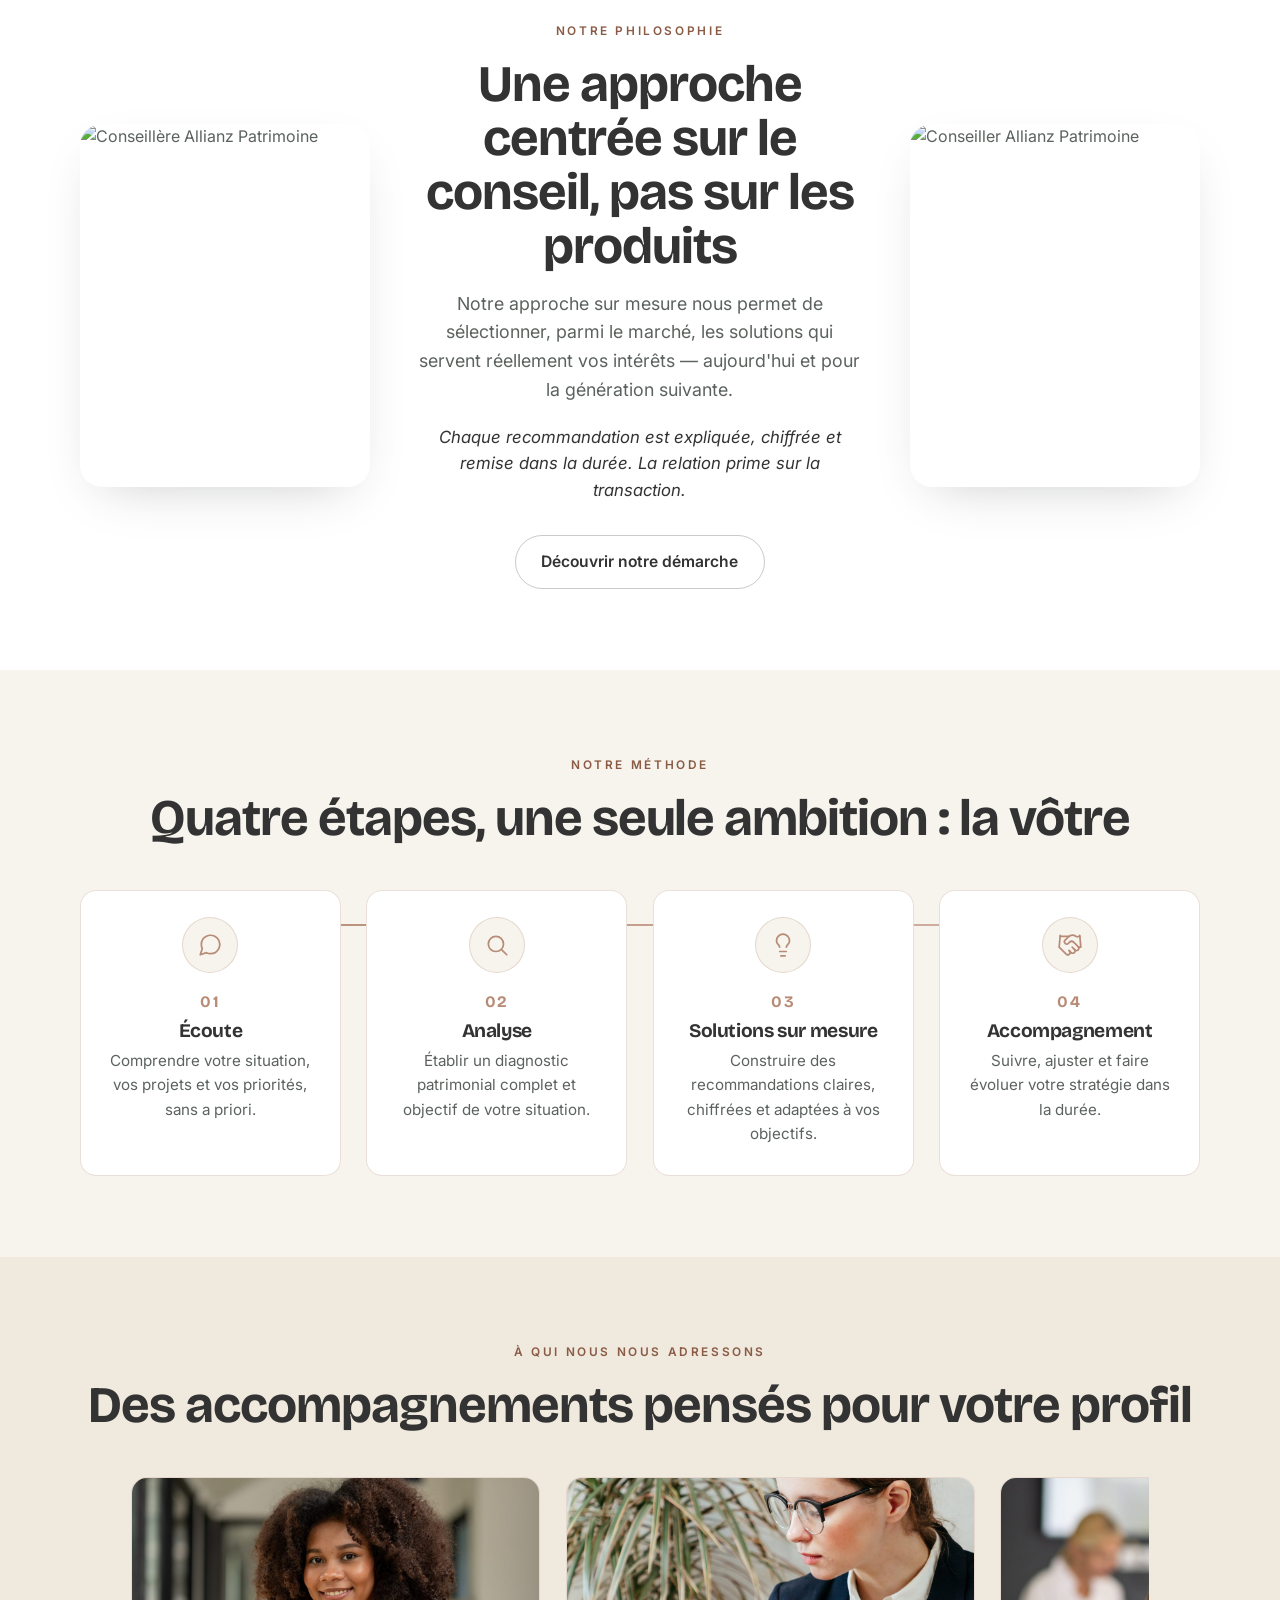
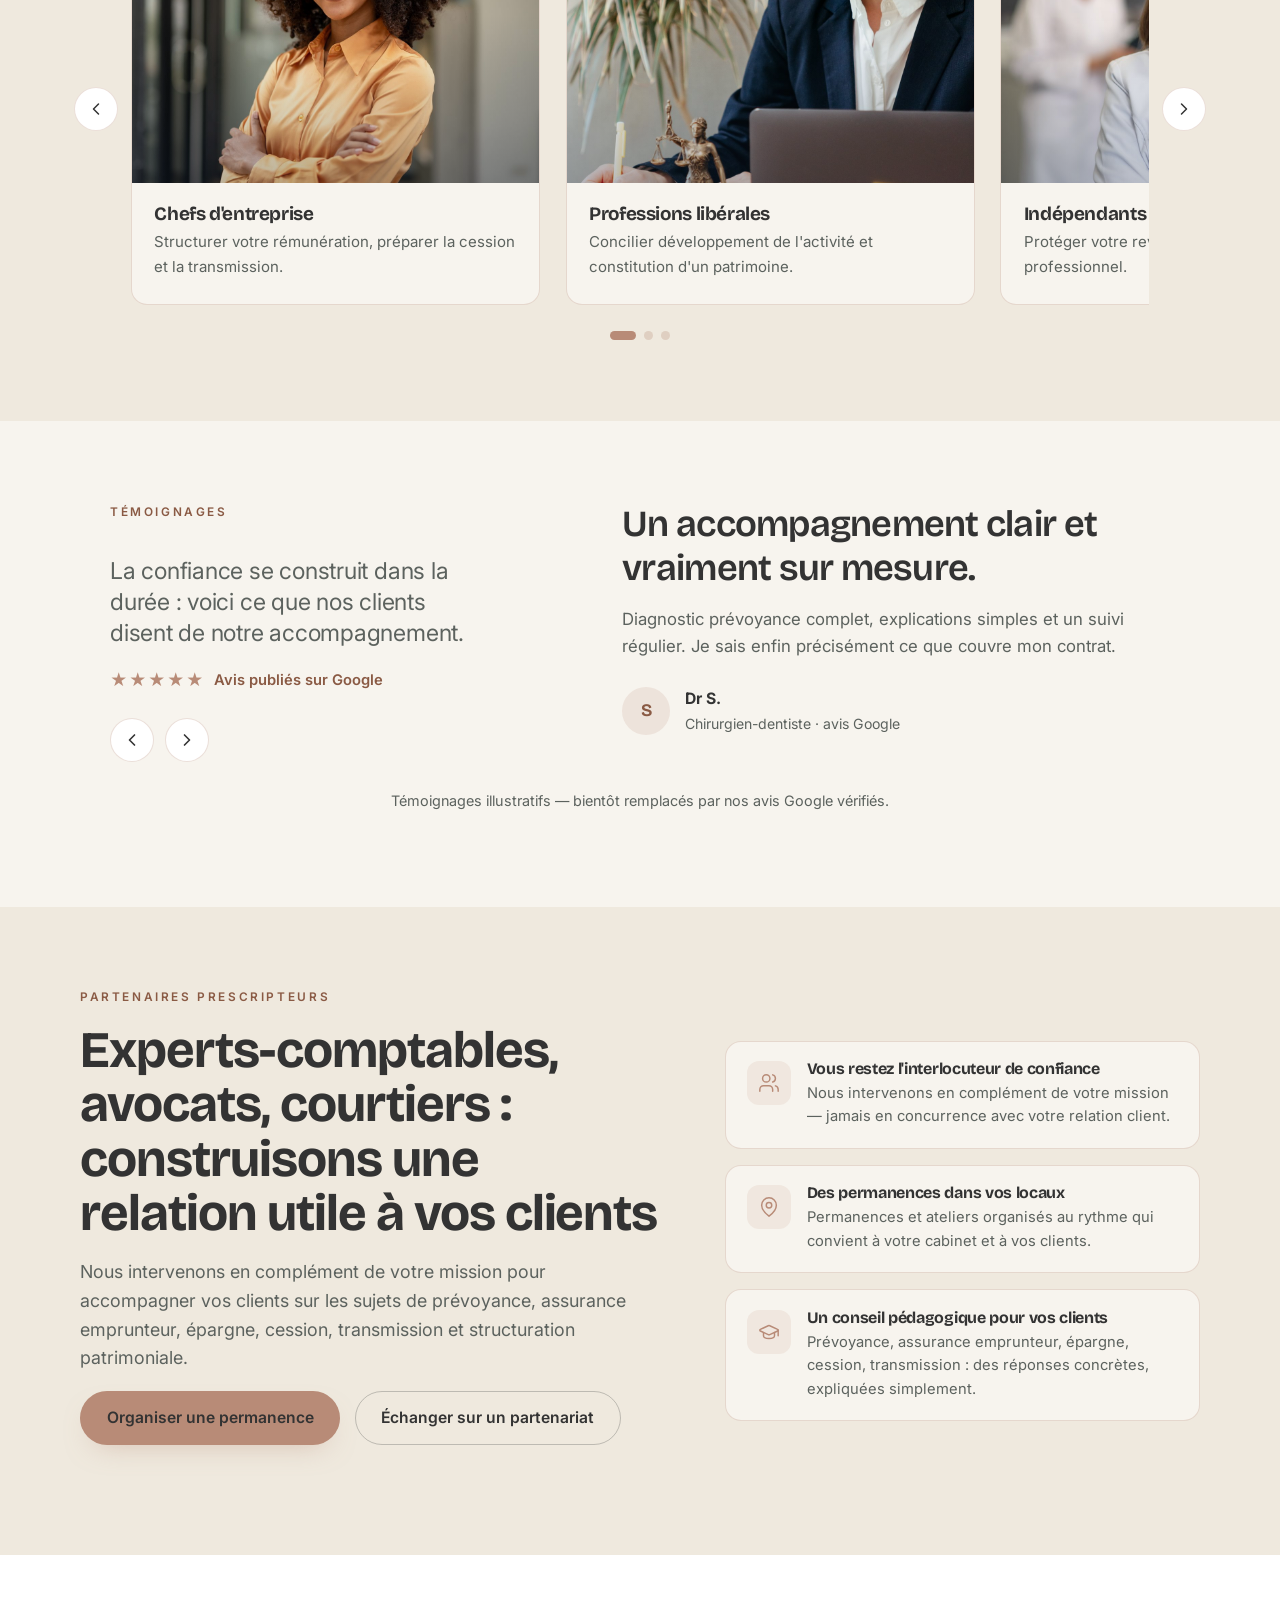
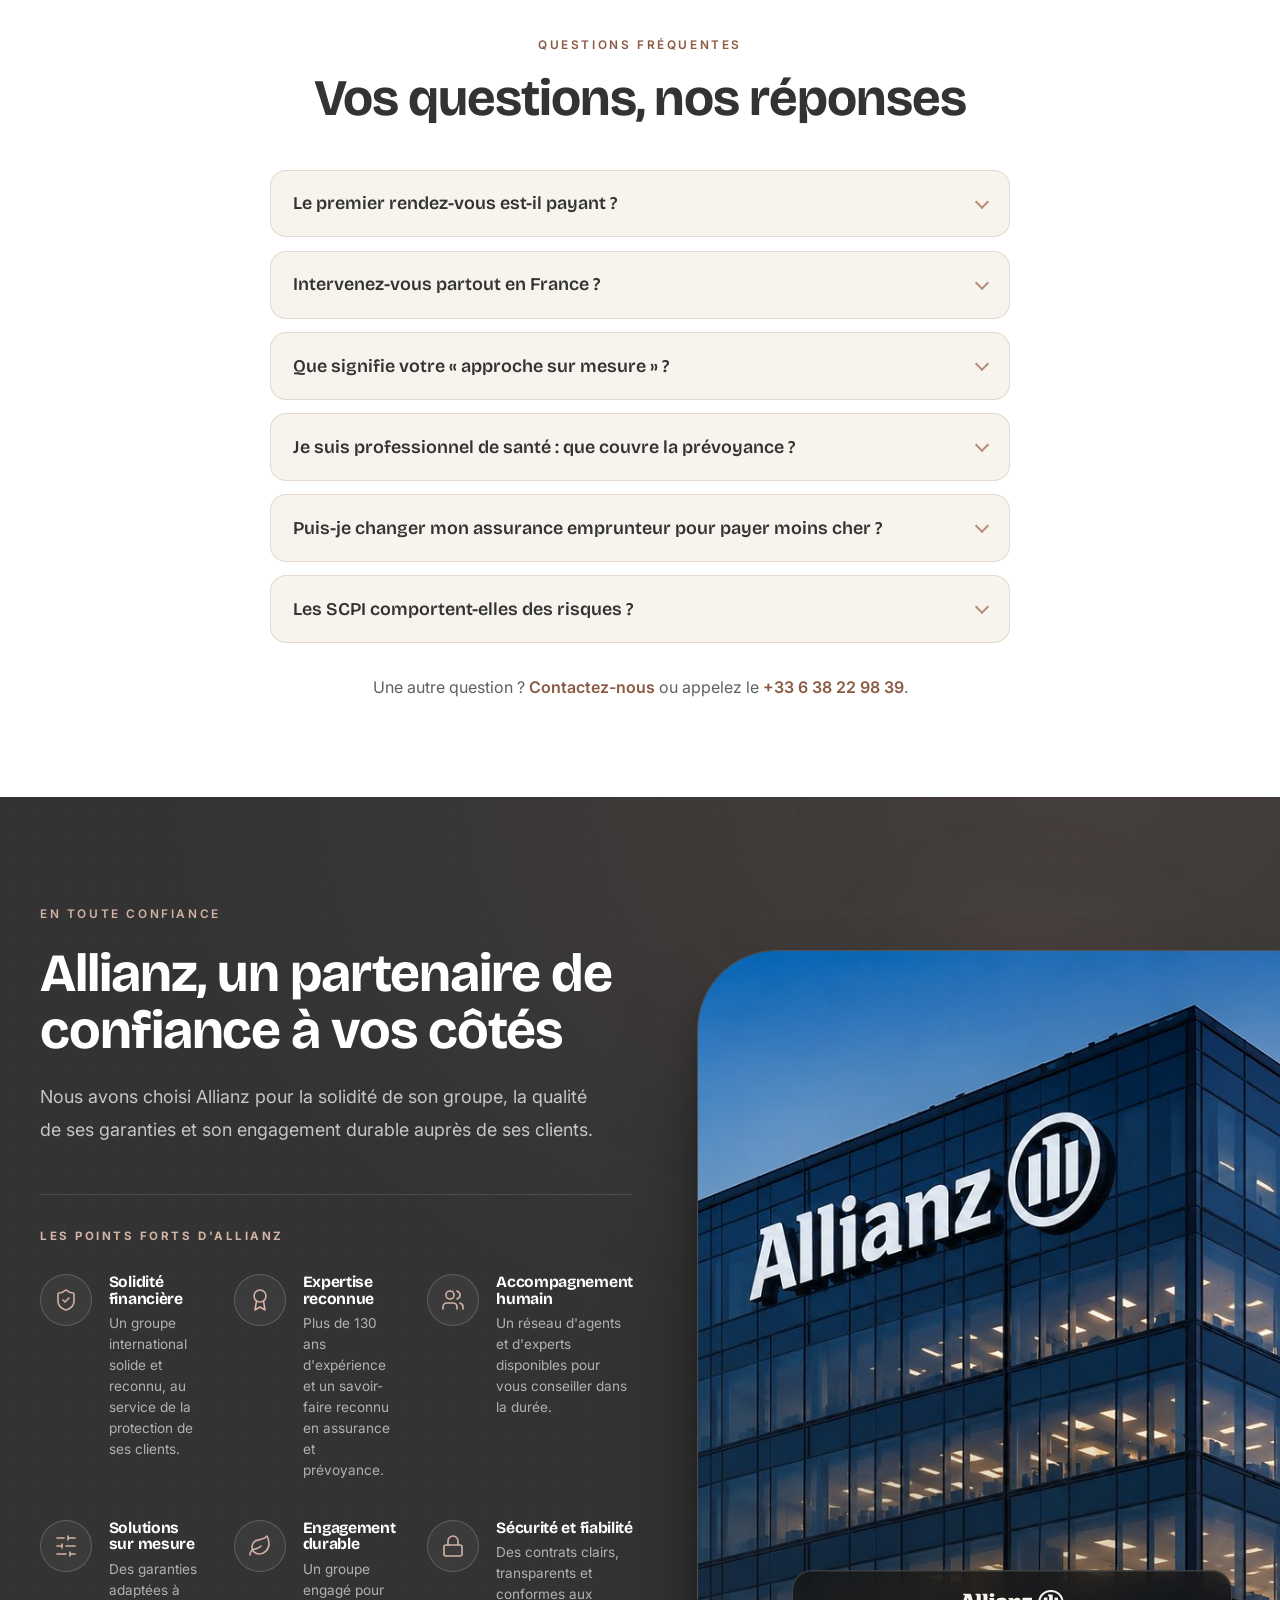
==== commit 2de987a8: "[v1.8.0] feat(home): temoignages en reel 2 colonnes (façon Framer) a la place des cas d'accompagneme" ====
--- a/index.html
+++ b/index.html
@@ -11,7 +11,7 @@
   <link rel="preconnect" href="https://fonts.gstatic.com" crossorigin />
   <link href="https://fonts.googleapis.com/css2?family=Bricolage+Grotesque:opsz,wght@12..96,400;12..96,500;12..96,600;12..96,700;12..96,800&family=Inter:wght@400;500;600&display=swap" rel="stylesheet" />
 
-  <link rel="stylesheet" href="assets/css/style.css?v=36" />
+  <link rel="stylesheet" href="assets/css/style.css?v=37" />
 </head>
 <body>
 
@@ -745,32 +745,82 @@
     </section>
 
     <!-- ============================================================= -->
-    <!-- CAS D'ACCOMPAGNEMENT (anonymisés)                              -->
-    <!-- ============================================================= -->
-    <section class="testimonials">
+    <!-- TÉMOIGNAGES — reel 2 colonnes (à relier aux avis Google)       -->
+    <!-- ============================================================= -->
+    <section class="testimonials" id="temoignages">
       <div class="container">
-        <div class="method-head reveal">
-          <p class="eyebrow">Notre façon de travailler</p>
-          <h2 class="section-title">Cas d'accompagnement</h2>
-        </div>
-        <div class="info-grid reveal" style="max-width: 1000px; margin-inline: auto;">
-          <article class="info-card">
-            <span class="case-tag">Professionnel de santé</span>
-            <h3>Diagnostic prévoyance</h3>
-            <p>Mise en évidence des écarts de couverture en cas d'arrêt de travail, puis renforcement du revenu et des frais professionnels du cabinet, selon les conditions du contrat.</p>
-          </article>
-          <article class="info-card">
-            <span class="case-tag">Dirigeant</span>
-            <h3>Structuration après cession</h3>
-            <p>Après la vente de son entreprise, accompagnement dans la structuration d'un capital important et la préparation de la transmission familiale.</p>
-          </article>
-          <article class="info-card">
-            <span class="case-tag">Association</span>
-            <h3>Gestion de trésorerie</h3>
-            <p>Sécurisation d'une trésorerie excédentaire et mise en place d'un reporting clair pour le bureau, dans un cadre adapté au monde associatif.</p>
-          </article>
-        </div>
-        <p class="section-note">Exemples d'accompagnement anonymisés, présentés à titre illustratif.</p>
+        <div class="treel reveal" data-treel data-autoplay="7000">
+          <!-- Colonne gauche : intro + navigation -->
+          <div class="treel-intro">
+            <p class="eyebrow">Témoignages</p>
+            <p class="treel-lead">
+              La confiance se construit dans la durée&nbsp;: voici ce que nos
+              clients disent de notre accompagnement.
+            </p>
+            <!-- TODO avis Google : remplacer href="#" par l'URL du profil
+                 Google Business (g.page/…) et la note réelle -->
+            <a class="treel-google" href="#" aria-label="Voir nos avis sur Google">
+              <span class="treel-stars" aria-hidden="true">★★★★★</span>
+              <span>Avis publiés sur Google</span>
+            </a>
+            <div class="treel-nav">
+              <button class="treel-btn treel-prev" type="button" aria-label="Témoignage précédent">
+                <svg viewBox="0 0 24 24" fill="none" stroke="currentColor" stroke-width="2" stroke-linecap="round" stroke-linejoin="round" aria-hidden="true"><path d="M15 18l-6-6 6-6"/></svg>
+              </button>
+              <button class="treel-btn treel-next" type="button" aria-label="Témoignage suivant">
+                <svg viewBox="0 0 24 24" fill="none" stroke="currentColor" stroke-width="2" stroke-linecap="round" stroke-linejoin="round" aria-hidden="true"><path d="M9 6l6 6-6 6"/></svg>
+              </button>
+            </div>
+          </div>
+
+          <!-- Colonne droite : témoignages (un seul visible à la fois) -->
+          <!-- TODO avis Google : remplacer ces exemples par de vrais avis -->
+          <div class="treel-stage" aria-live="polite">
+            <article class="treel-slide is-active">
+              <p class="treel-quote">Un accompagnement clair et vraiment sur mesure.</p>
+              <p class="treel-text">
+                Diagnostic prévoyance complet, explications simples et un suivi
+                régulier. Je sais enfin précisément ce que couvre mon contrat.
+              </p>
+              <footer class="treel-author">
+                <span class="treel-avatar" aria-hidden="true">S</span>
+                <div>
+                  <strong>Dr&nbsp;S.</strong>
+                  <span>Chirurgien-dentiste · avis Google</span>
+                </div>
+              </footer>
+            </article>
+            <article class="treel-slide">
+              <p class="treel-quote">Des réponses rapides et un vrai suivi dans le temps.</p>
+              <p class="treel-text">
+                Après la cession de mon entreprise, j'ai été accompagné pas à pas
+                dans la structuration de mon capital et la préparation de la transmission.
+              </p>
+              <footer class="treel-author">
+                <span class="treel-avatar" aria-hidden="true">M</span>
+                <div>
+                  <strong>M.&nbsp;L.</strong>
+                  <span>Dirigeant · avis Google</span>
+                </div>
+              </footer>
+            </article>
+            <article class="treel-slide">
+              <p class="treel-quote">Une équipe disponible et à l'écoute de nos besoins.</p>
+              <p class="treel-text">
+                Sécurisation de notre trésorerie et mise en place d'un reporting
+                clair pour le bureau, dans un cadre adapté au monde associatif.
+              </p>
+              <footer class="treel-author">
+                <span class="treel-avatar" aria-hidden="true">A</span>
+                <div>
+                  <strong>Association</strong>
+                  <span>Trésorier · avis Google</span>
+                </div>
+              </footer>
+            </article>
+          </div>
+        </div>
+        <p class="section-note">Témoignages illustratifs — bientôt remplacés par nos avis Google vérifiés.</p>
       </div>
     </section>
 
@@ -1018,7 +1068,7 @@
   <script src="https://cdnjs.cloudflare.com/ajax/libs/lenis/1.1.13/lenis.min.js"></script>
   <script src="https://cdnjs.cloudflare.com/ajax/libs/gsap/3.12.5/gsap.min.js"></script>
   <script src="https://cdnjs.cloudflare.com/ajax/libs/gsap/3.12.5/ScrollTrigger.min.js"></script>
-  <script src="assets/js/main.js?v=15"></script>
+  <script src="assets/js/main.js?v=16"></script>
 
   <!-- Carrousel du hero : slide 1 = vidéo (bascule à la fin), slide 2 = même durée que la vidéo -->
   <script>
--- a/assets/css/style.css
+++ b/assets/css/style.css
@@ -1639,3 +1639,66 @@
   .diag-card:hover .diag-icon { transform: none; }
   .diag-card:hover::before { transform: scaleX(1); }
 }
+
+/* -------- Témoignages "reel" 2 colonnes (façon Framer Testimonial Reel) --------
+   Gauche : eyebrow + phrase d'intro + lien avis Google + flèches rondes.
+   Droite : témoignage courant (citation en grand, texte, auteur), fondu au changement. */
+.treel {
+  display: grid; grid-template-columns: 0.9fr 1.1fr;
+  gap: clamp(2rem, 5vw, 4rem); align-items: center;
+  max-width: 1060px; margin-inline: auto;
+}
+.treel-intro { display: flex; flex-direction: column; align-items: flex-start; gap: 1.1rem; }
+.treel-lead {
+  margin: 0; font-size: clamp(1.15rem, 2vw, 1.45rem); line-height: 1.35;
+  color: var(--gris-corps); letter-spacing: -0.01em; max-width: 26ch;
+}
+.treel-google {
+  display: inline-flex; align-items: center; gap: 0.55rem;
+  font-size: 0.92rem; font-weight: 600; color: var(--or-texte);
+}
+.treel-google:hover span:last-child { text-decoration: underline; }
+.treel-stars { color: var(--or); font-size: 1.05rem; letter-spacing: 0.12em; }
+.treel-nav { display: flex; gap: 0.7rem; margin-top: 0.4rem; }
+.treel-btn {
+  width: 44px; height: 44px; border-radius: 50%;
+  display: grid; place-items: center; cursor: pointer;
+  background: var(--blanc); border: 1px solid var(--filet); color: var(--gris-titre);
+  transition: background 0.25s ease, color 0.25s ease, border-color 0.25s ease, transform 0.15s ease;
+}
+.treel-btn svg { width: 20px; height: 20px; }
+.treel-btn:hover { background: var(--or); border-color: var(--or); color: #fff; }
+.treel-btn:active { transform: scale(0.94); }
+
+/* Pile de slides : tous dans la même cellule de grille, un seul visible */
+.treel-stage { display: grid; }
+.treel-slide {
+  grid-area: 1 / 1;
+  opacity: 0; transform: translateY(14px);
+  transition: opacity 0.55s ease, transform 0.55s ease;
+  pointer-events: none; visibility: hidden;
+}
+.treel-slide.is-active { opacity: 1; transform: none; pointer-events: auto; visibility: visible; }
+.treel-quote {
+  margin: 0 0 1rem; font-family: var(--font-titre); font-weight: 600;
+  font-size: clamp(1.5rem, 3.2vw, 2.3rem); line-height: 1.2;
+  letter-spacing: -0.02em; color: var(--gris-titre);
+}
+.treel-text { margin: 0 0 1.6rem; font-size: 1.05rem; line-height: 1.6; color: var(--gris-corps); }
+.treel-author { display: flex; align-items: center; gap: 0.9rem; }
+.treel-avatar {
+  flex: none; width: 48px; height: 48px; border-radius: 50%;
+  display: grid; place-items: center;
+  background: rgba(184,139,119,0.16); color: var(--or-texte);
+  font-family: var(--font-titre); font-weight: 700; font-size: 1.1rem;
+}
+.treel-author strong { display: block; color: var(--gris-titre); font-size: 0.98rem; }
+.treel-author div > span { color: var(--gris-corps); font-size: 0.88rem; }
+
+@media (max-width: 900px) {
+  .treel { grid-template-columns: 1fr; gap: 2rem; }
+  .treel-lead { max-width: none; }
+}
+/* Sans JS : on empile tous les témoignages, lisibles */
+.no-js .treel-slide { opacity: 1; transform: none; visibility: visible; pointer-events: auto; margin-bottom: 2rem; }
+.no-js .treel-nav { display: none; }
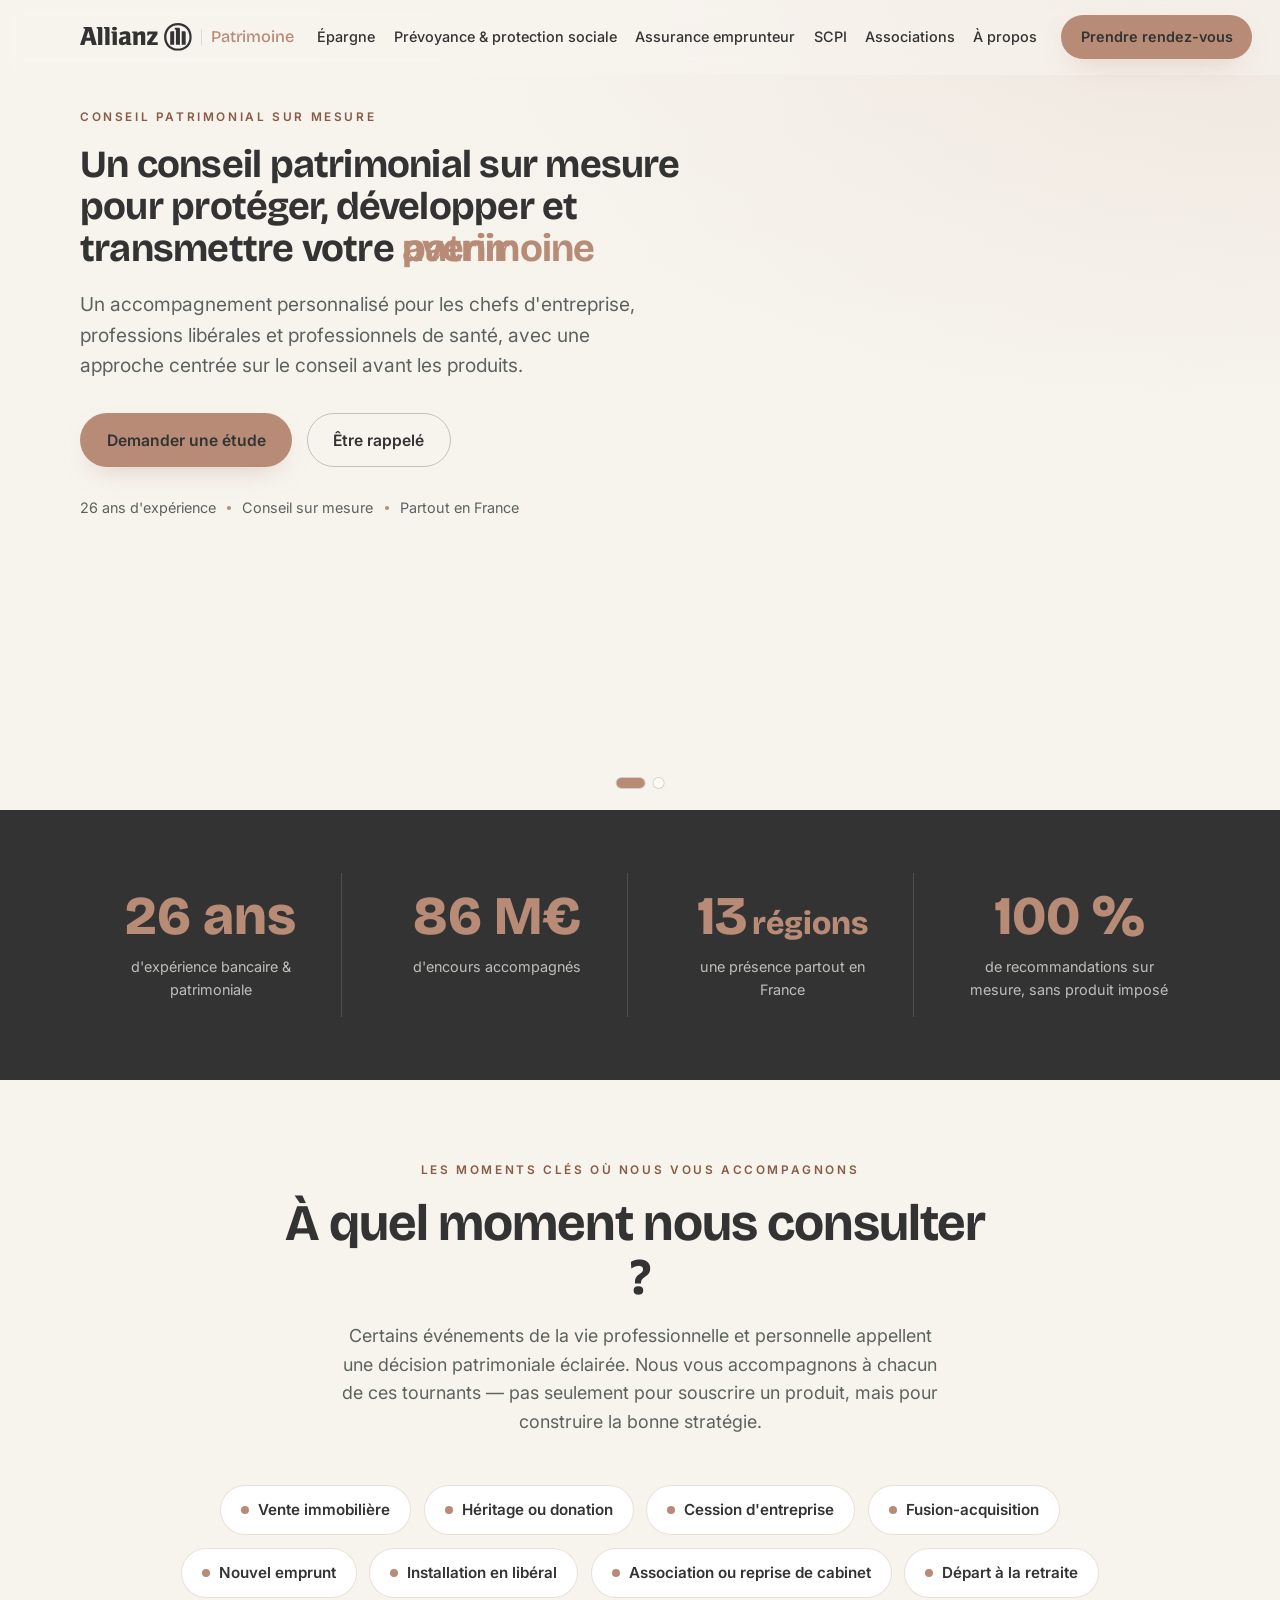
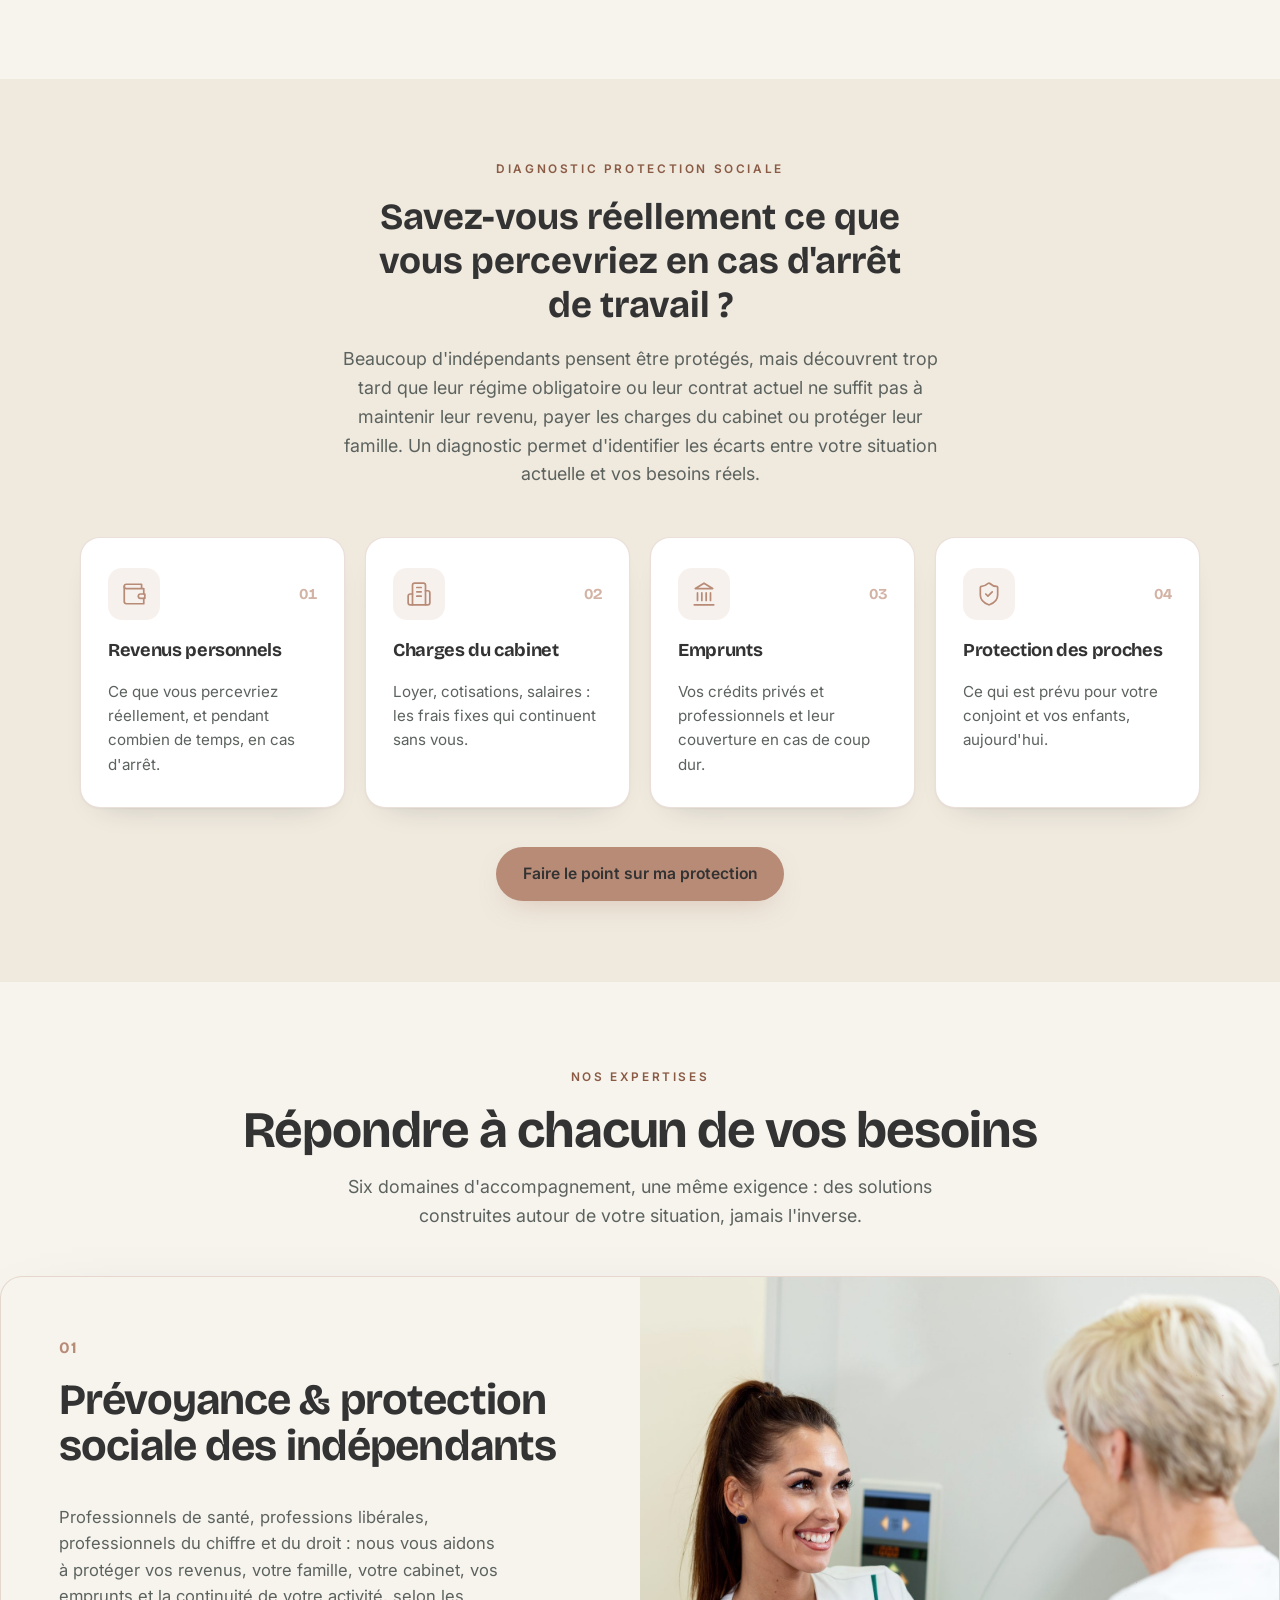
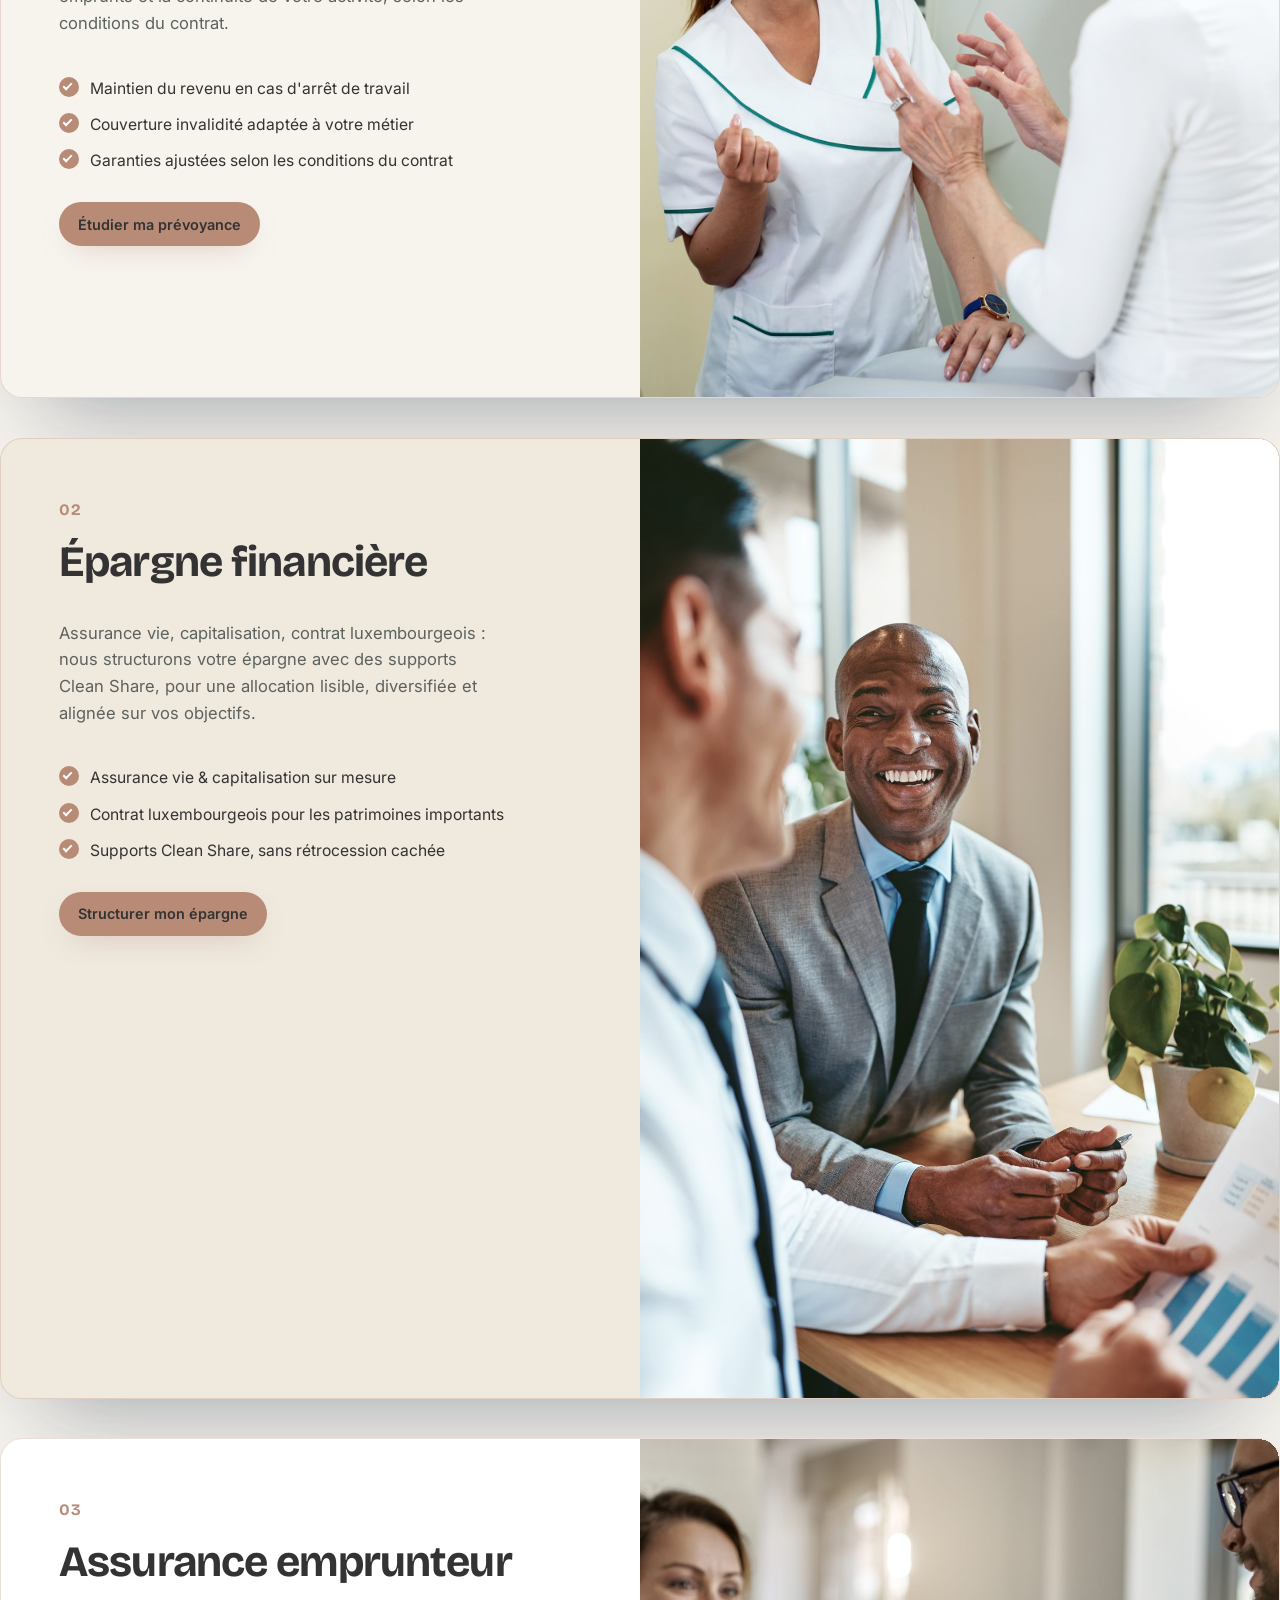
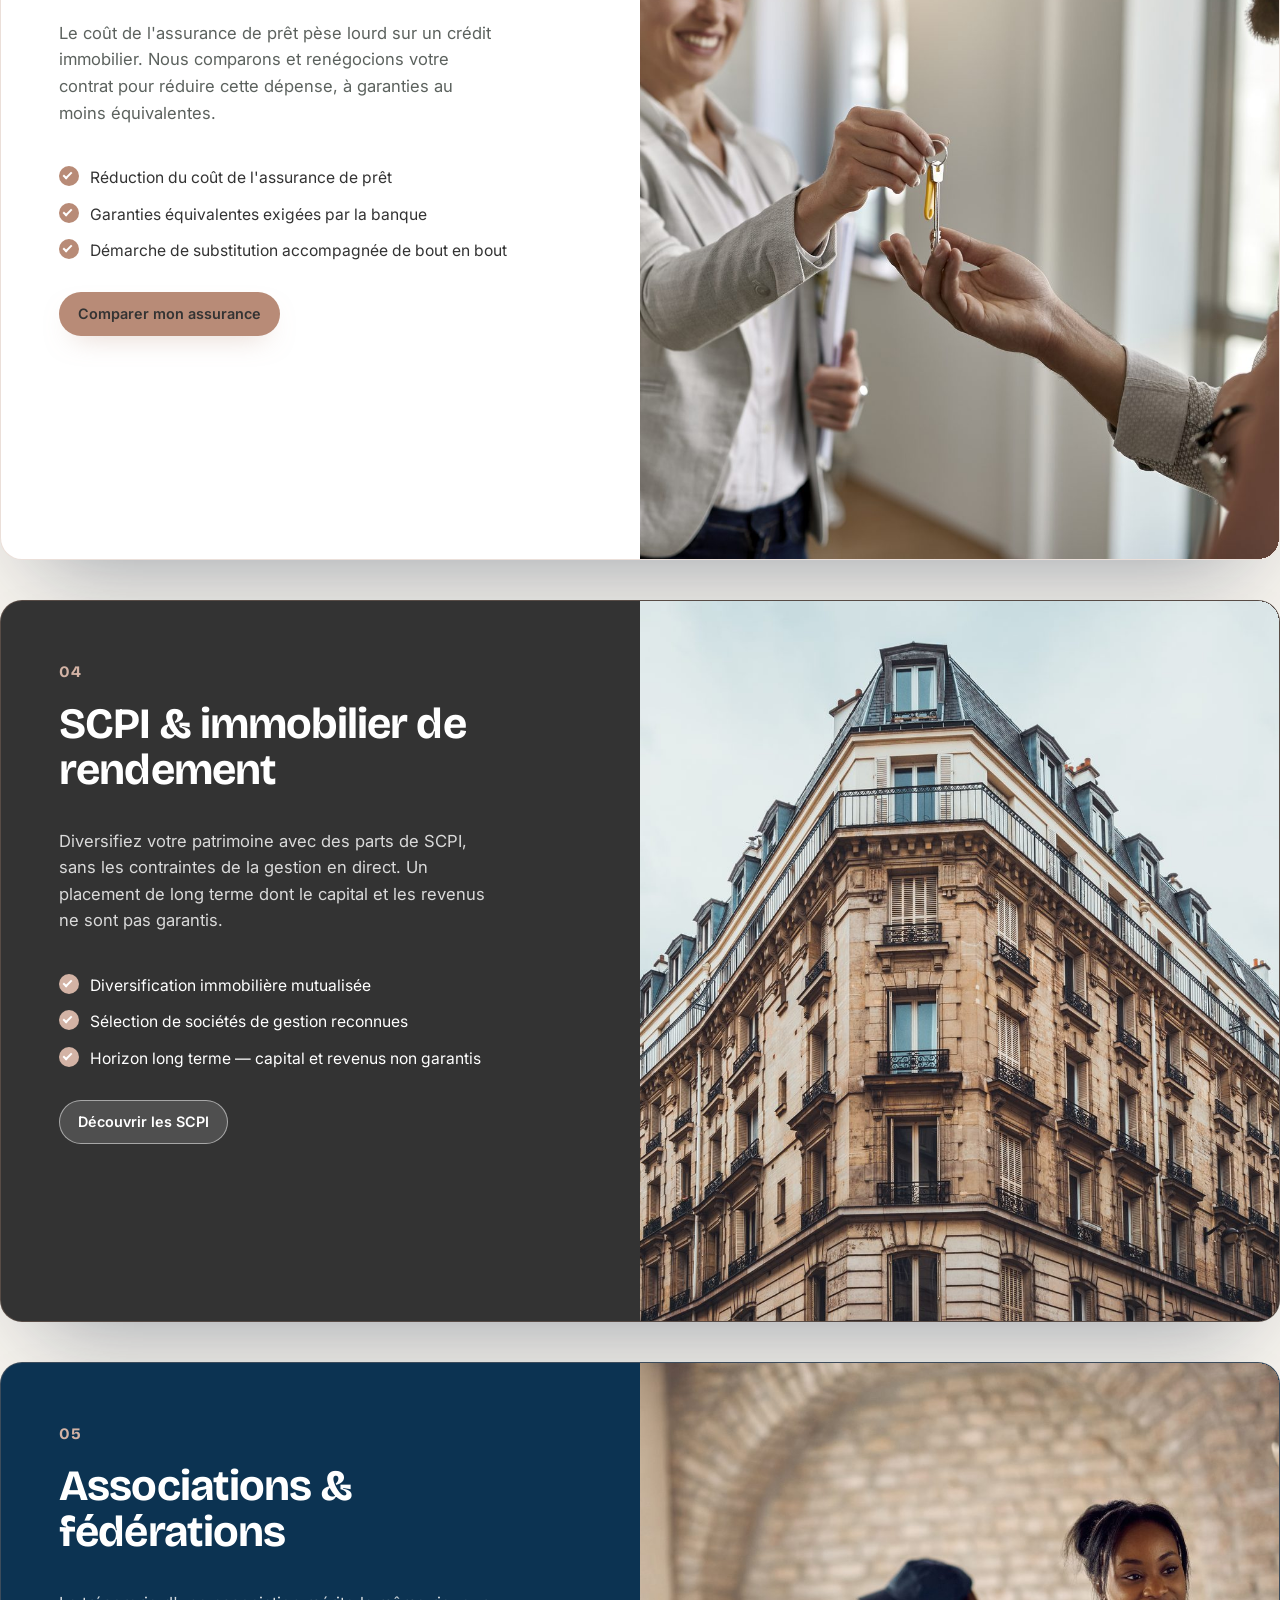
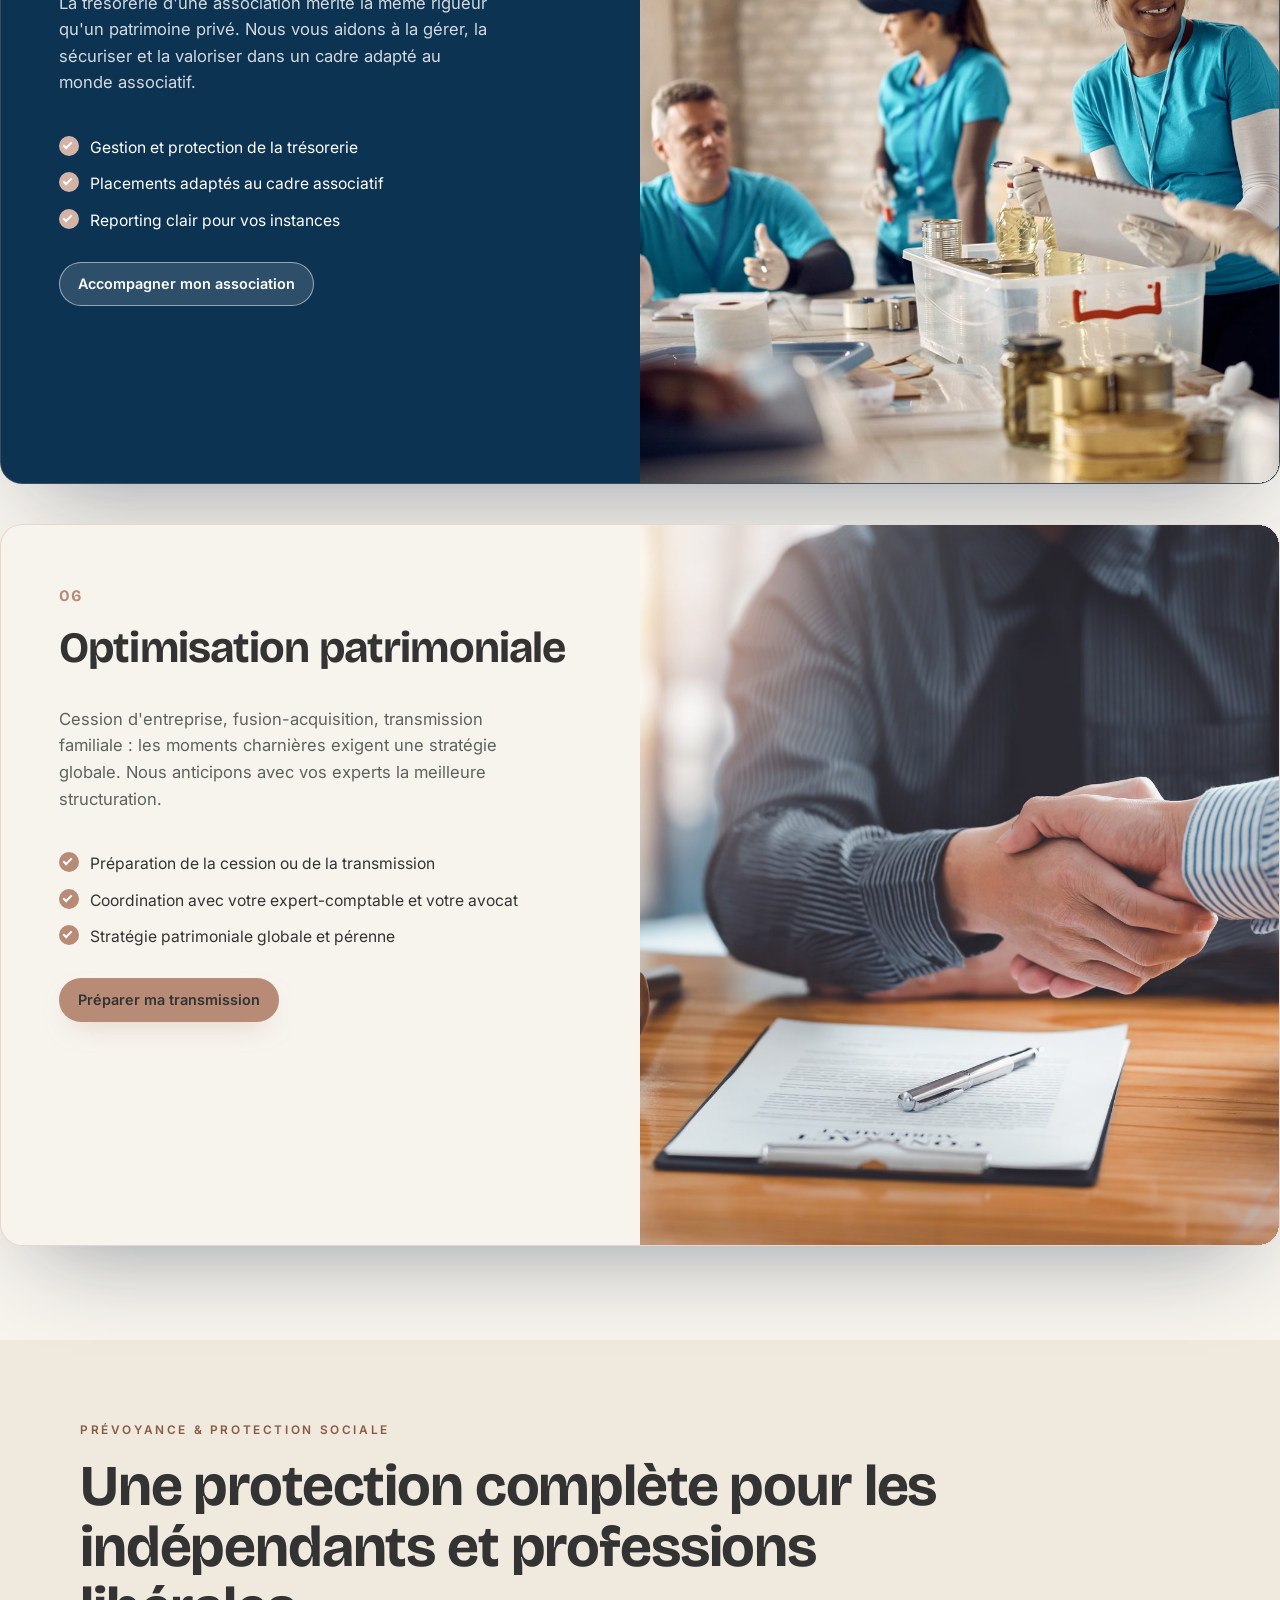
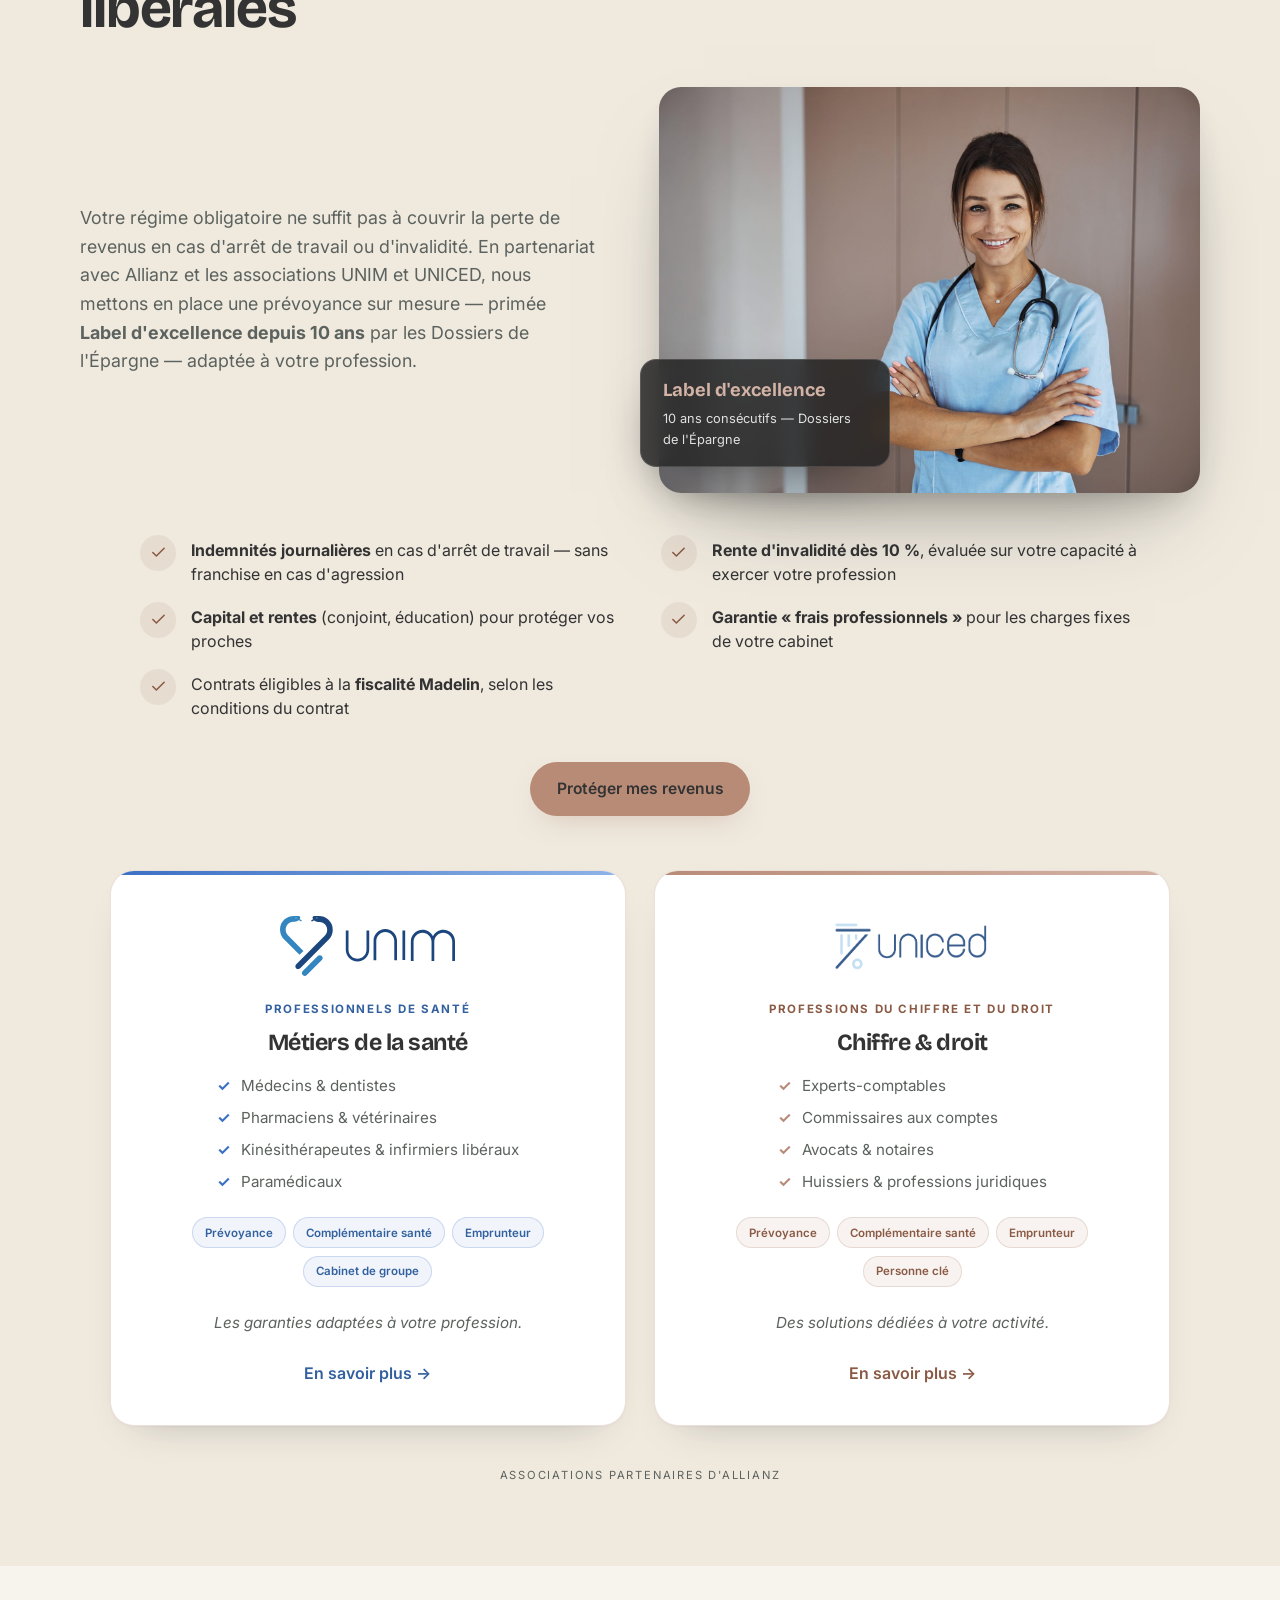
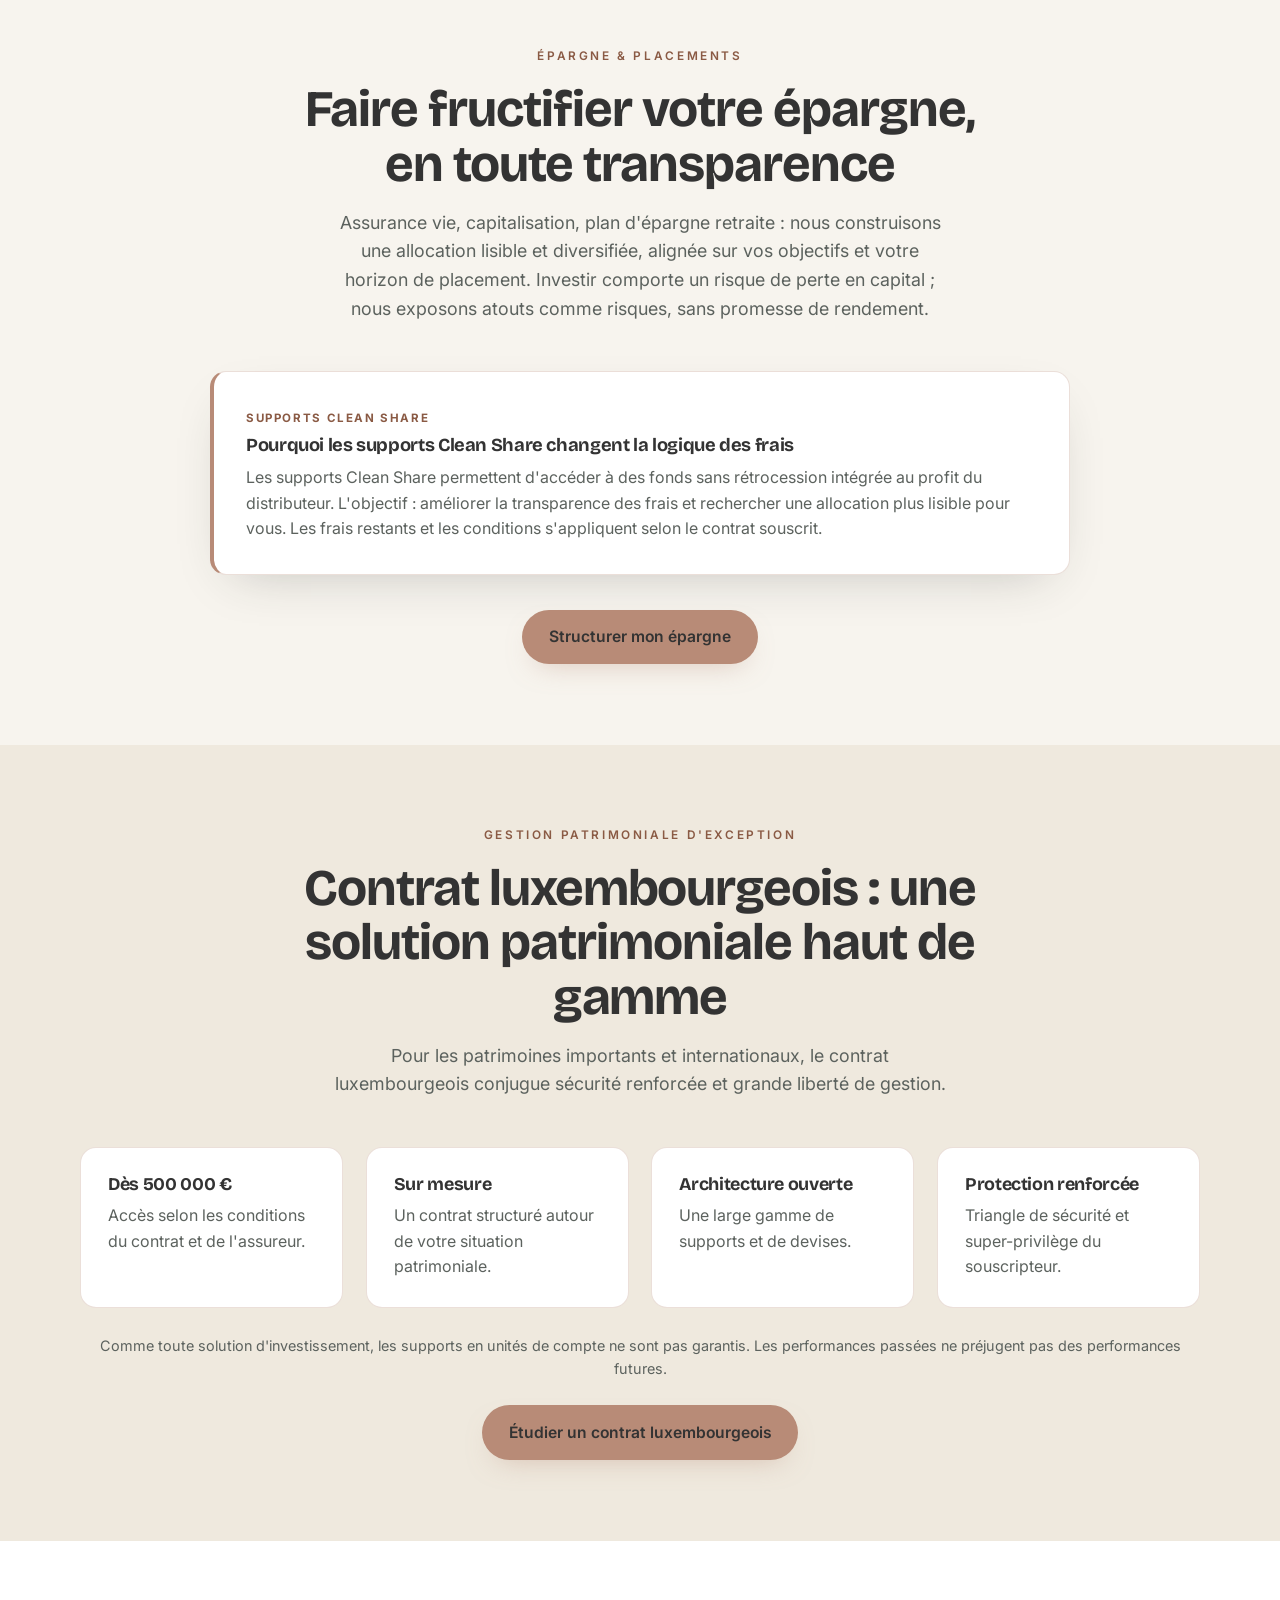
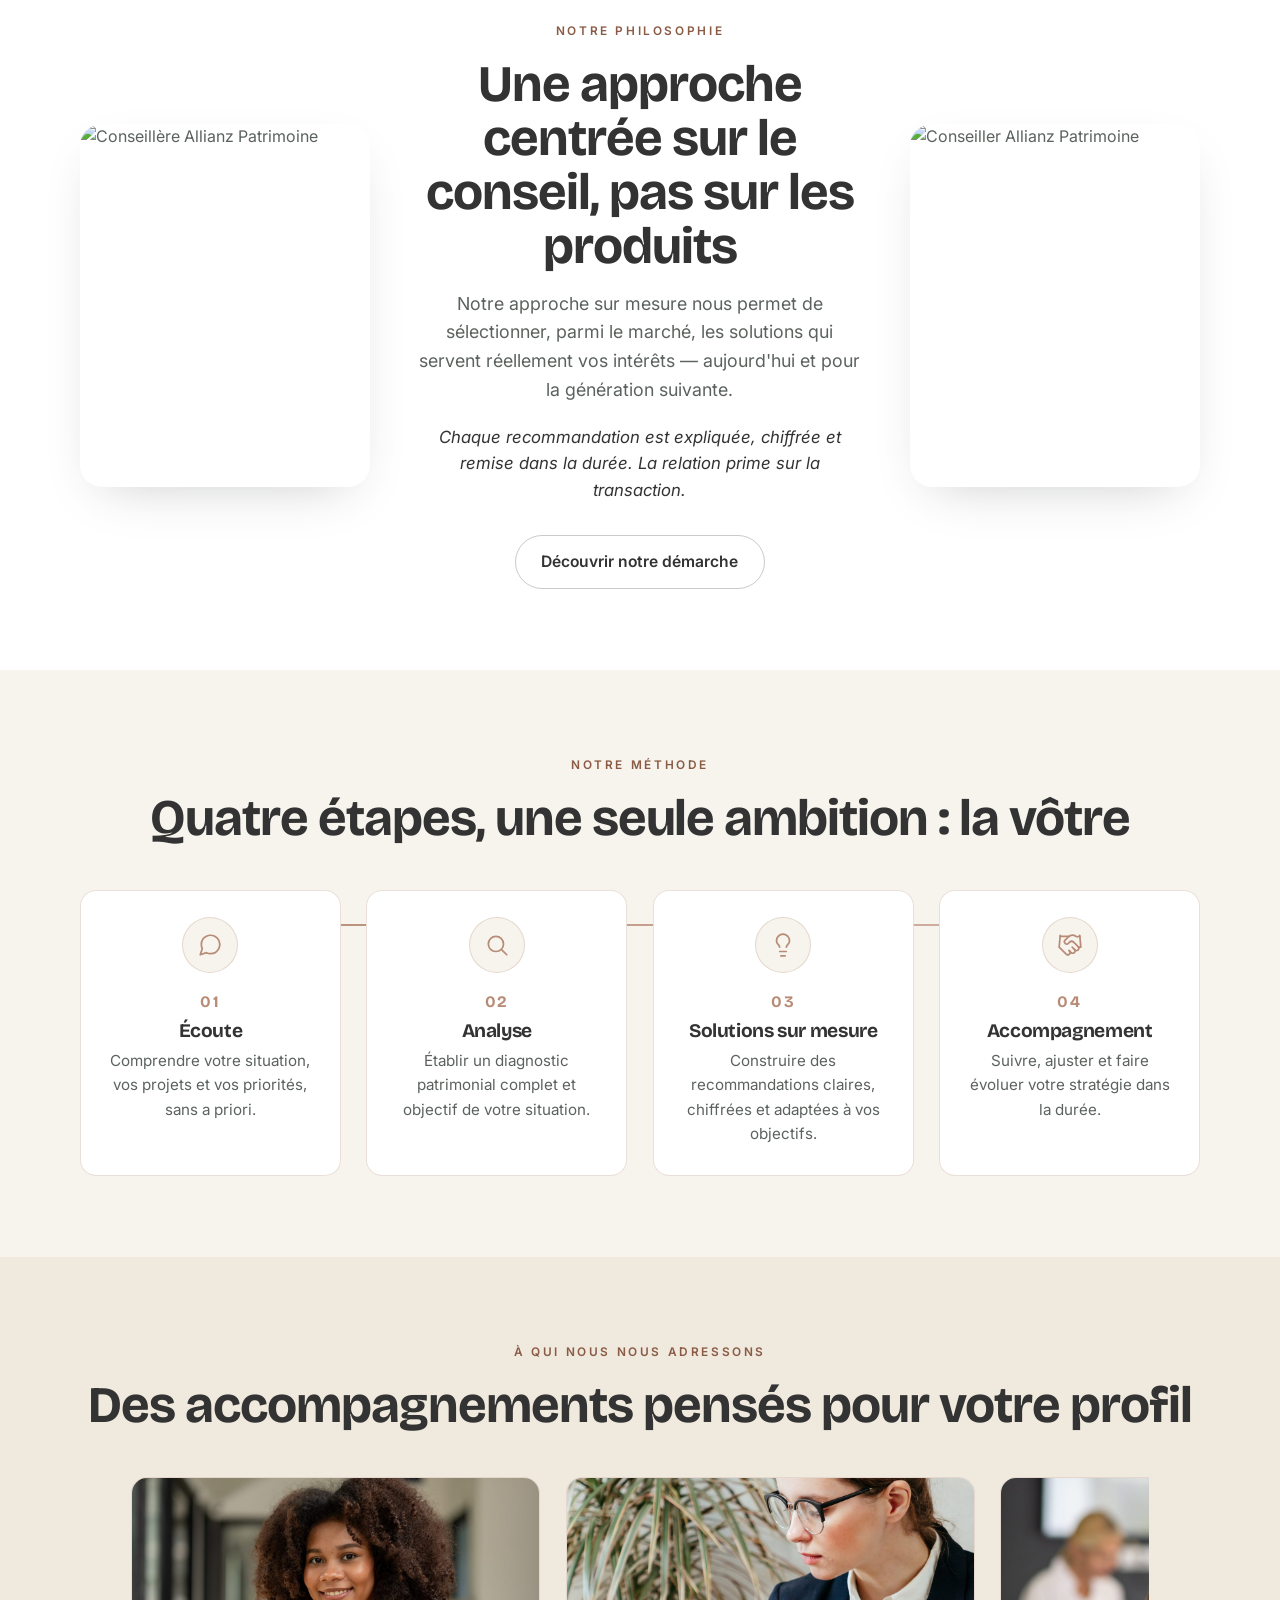
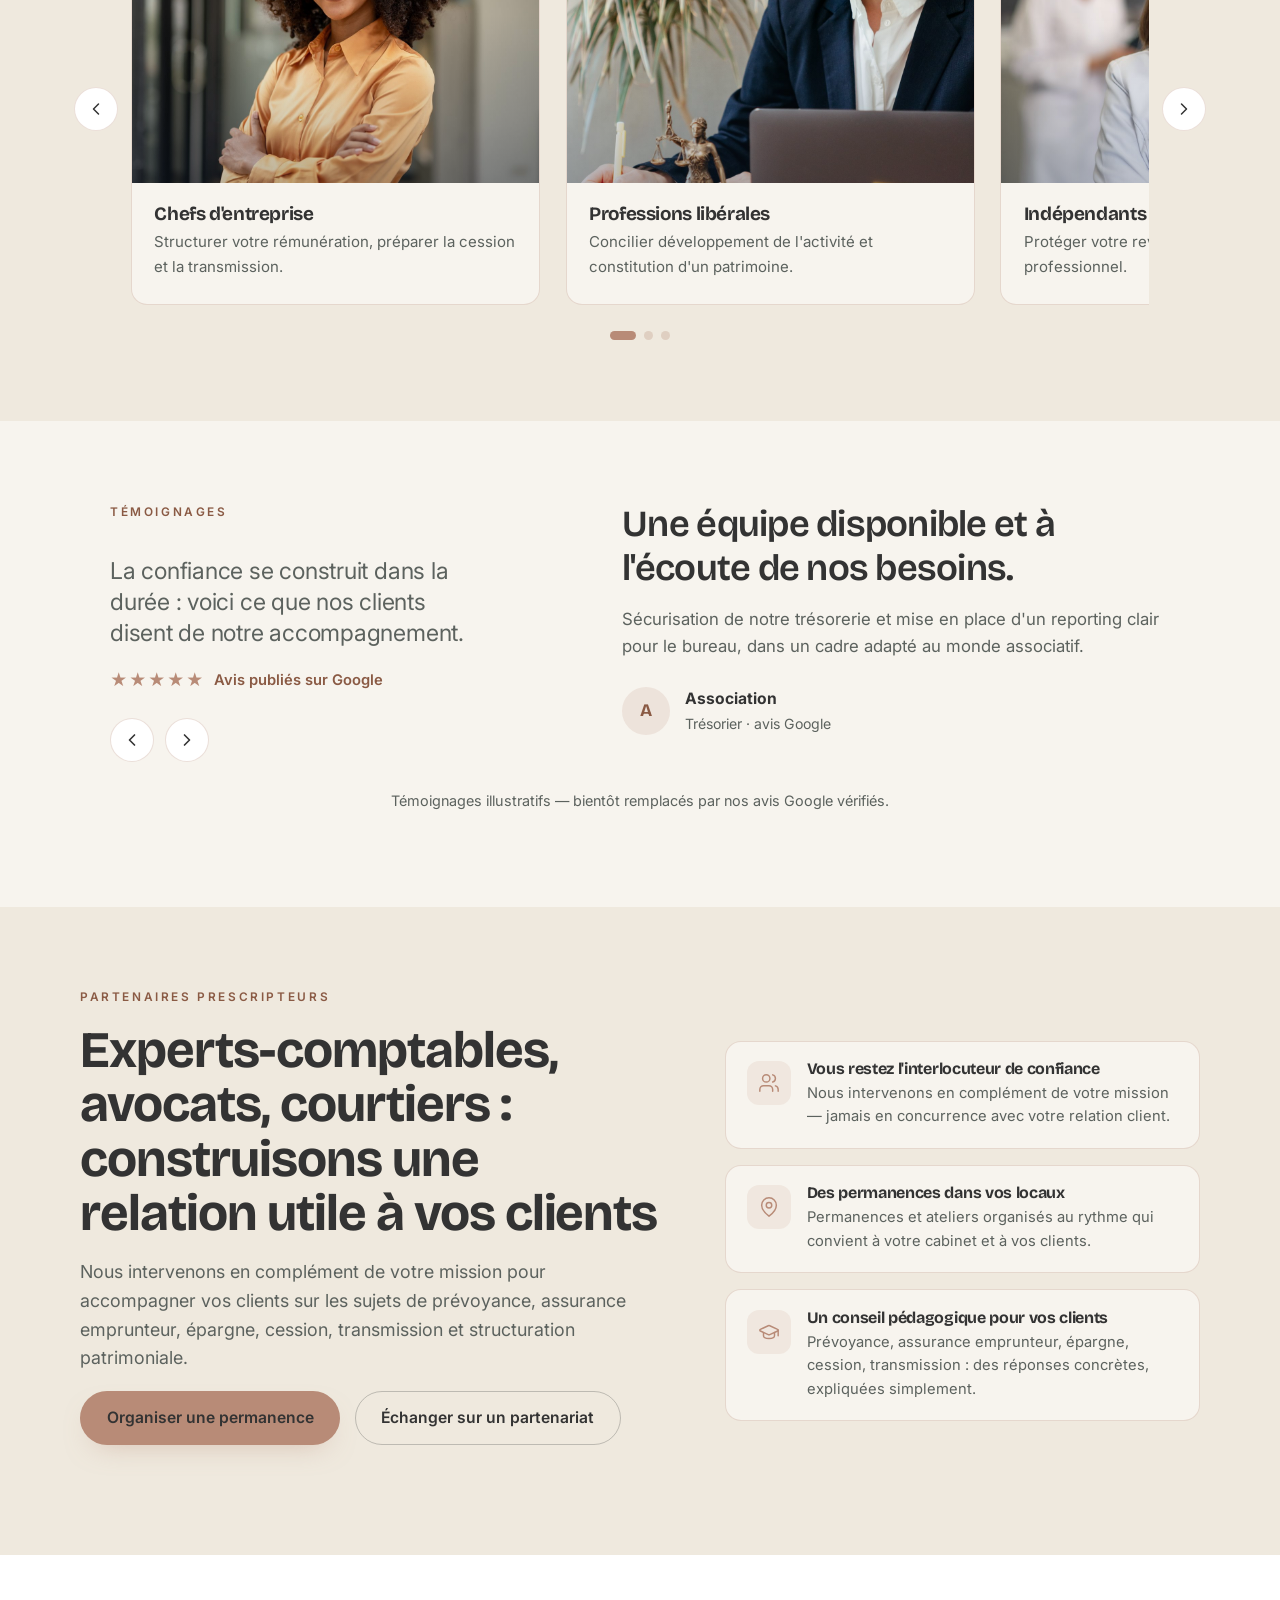
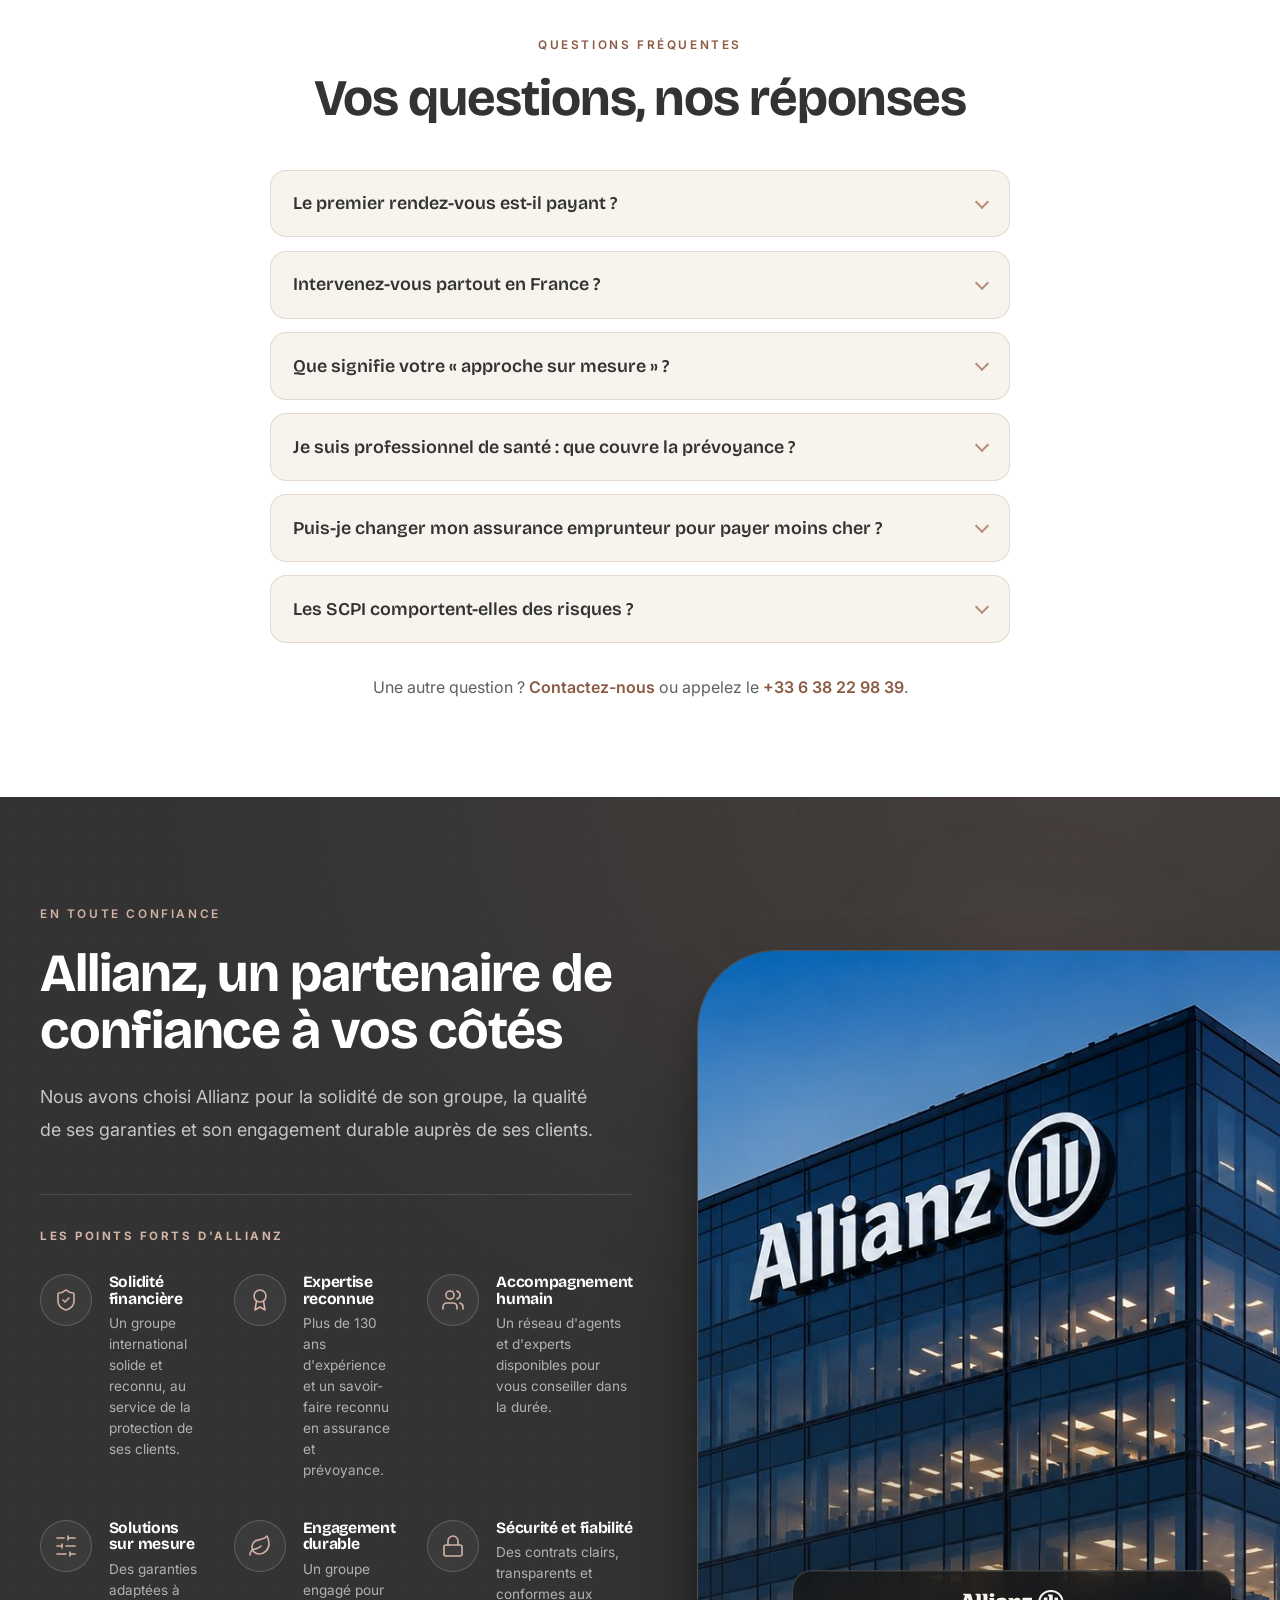
==== commit b25a3f55: "[v1.8.1] tweak(home): autoplay du reel temoignages a 2s Co-Authored-By: Claude Opus 4.8 <noreply@ant" ====
--- a/index.html
+++ b/index.html
@@ -749,7 +749,7 @@
     <!-- ============================================================= -->
     <section class="testimonials" id="temoignages">
       <div class="container">
-        <div class="treel reveal" data-treel data-autoplay="7000">
+        <div class="treel reveal" data-treel data-autoplay="2000">
           <!-- Colonne gauche : intro + navigation -->
           <div class="treel-intro">
             <p class="eyebrow">Témoignages</p>
